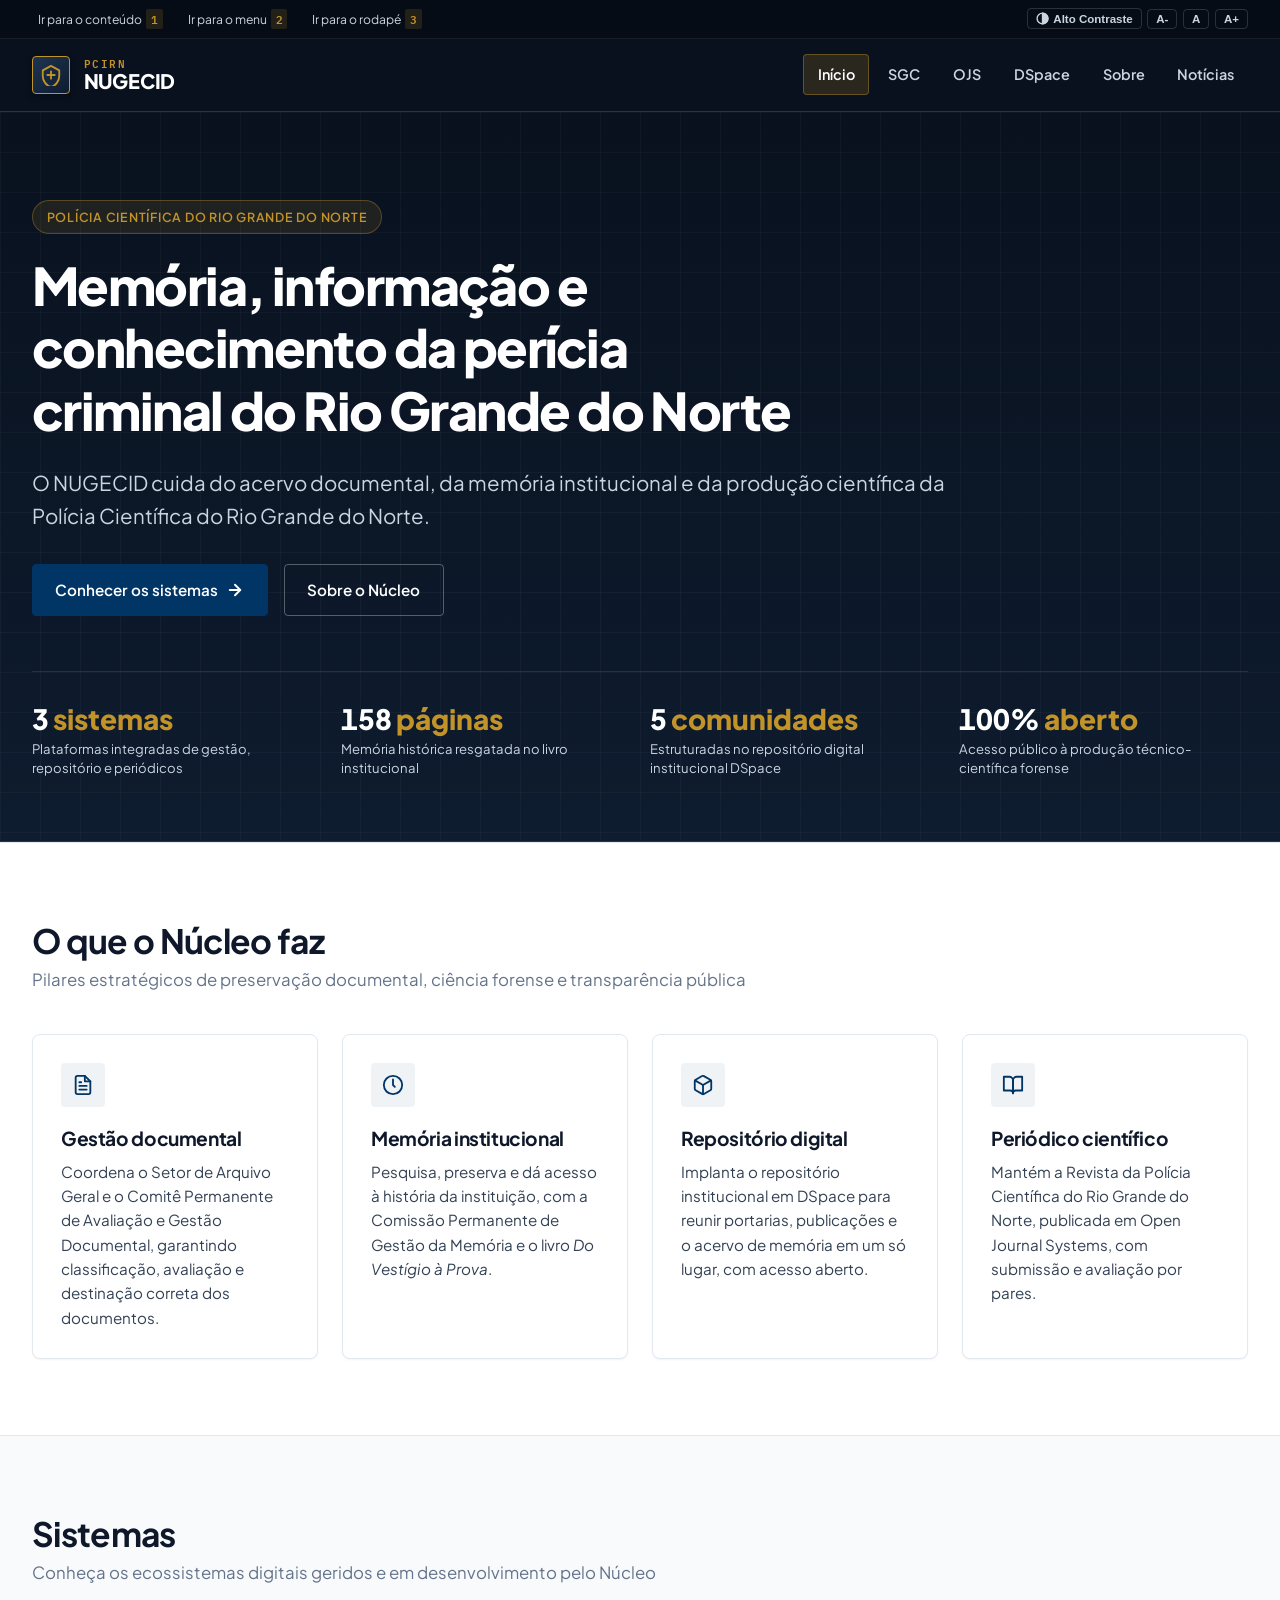
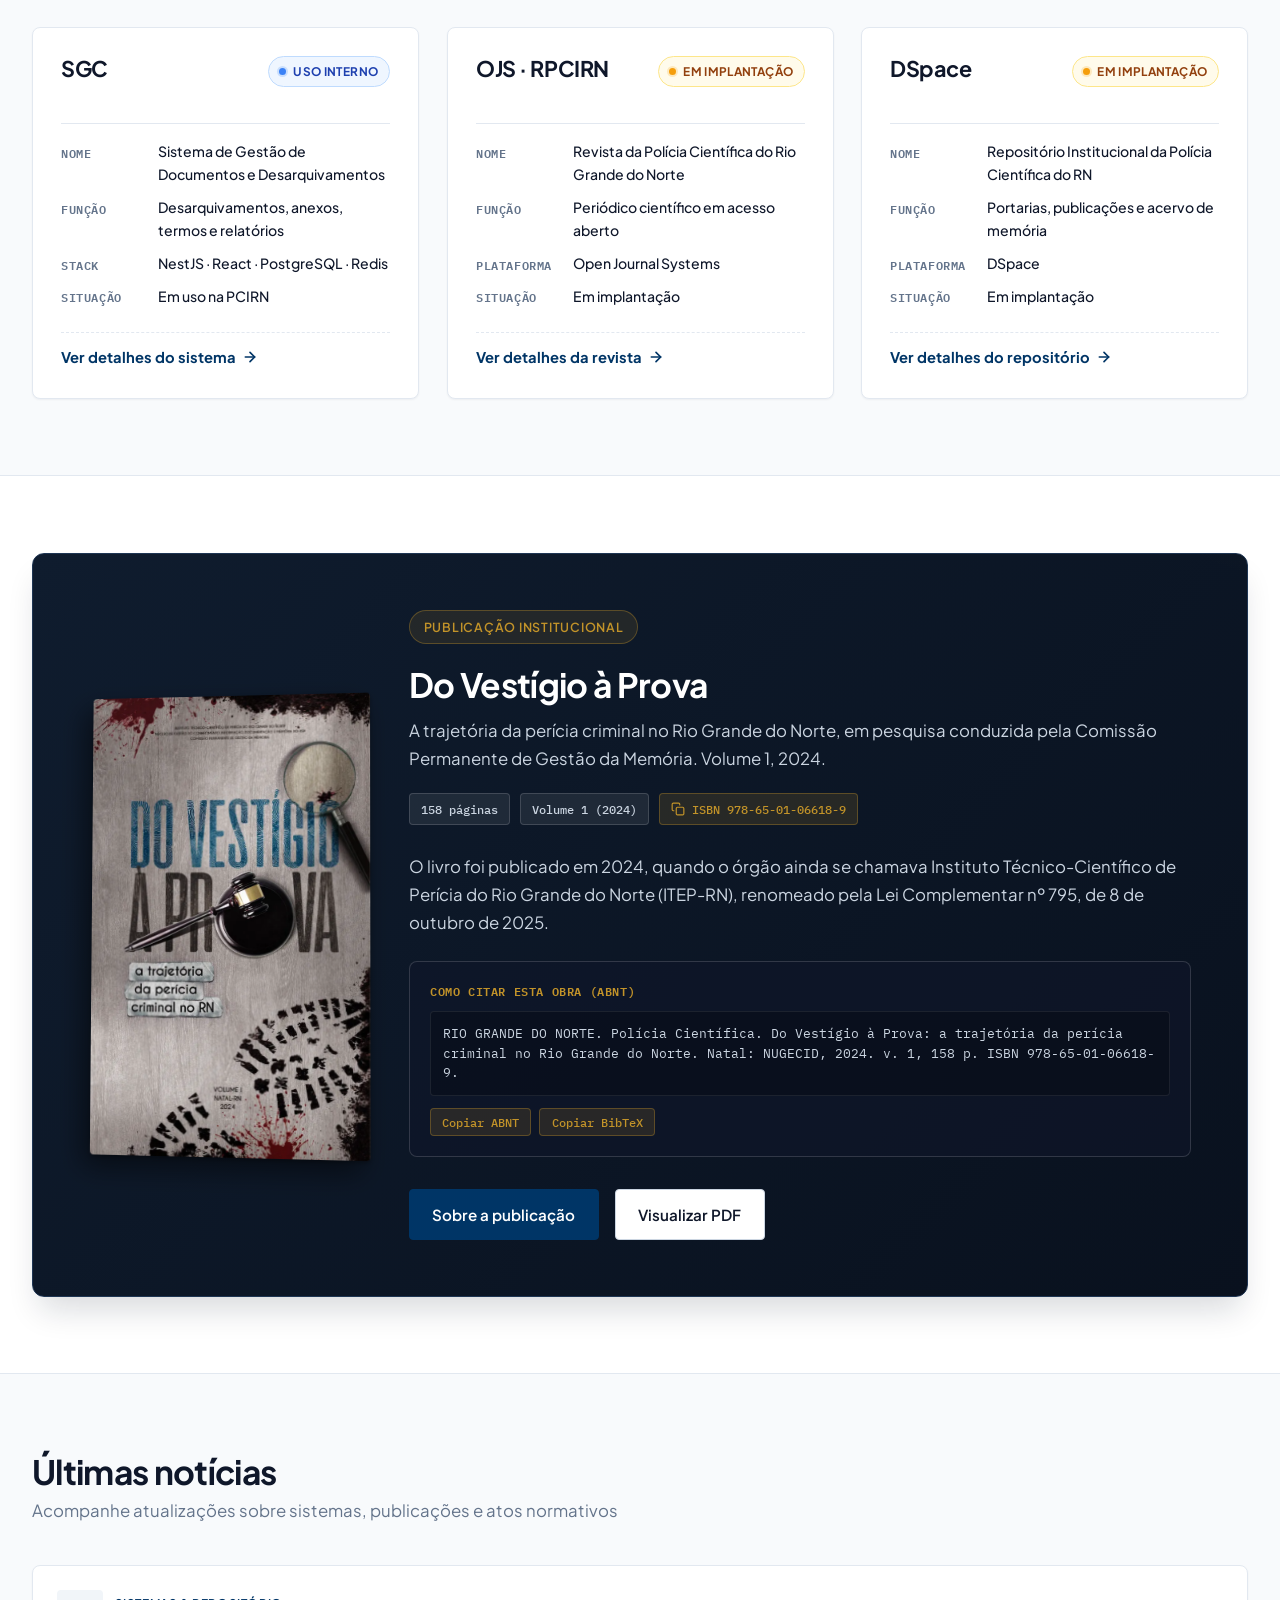
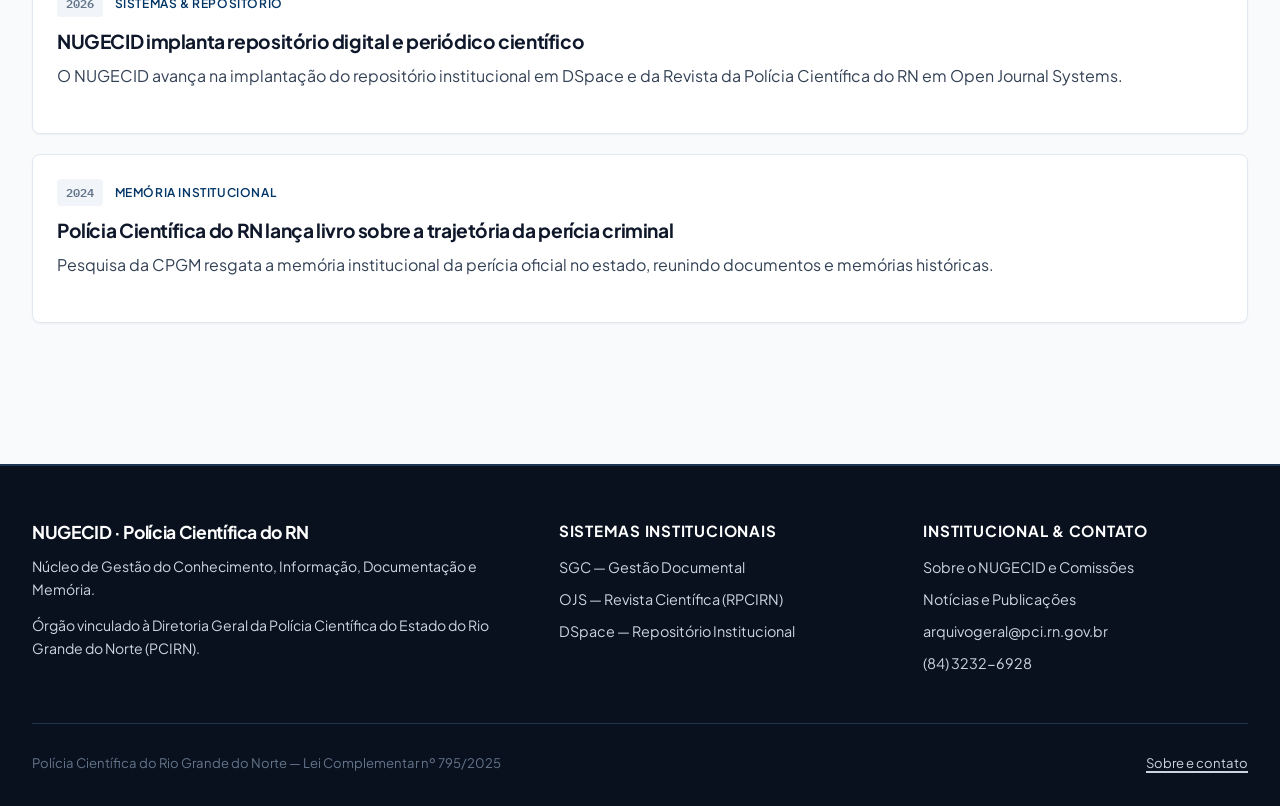
==== index.html @ 1d863f5a "feat(design): reformulacao visual anti-slop, animacoes, acessibilidade e-MAG e novos componentes" ====
<!DOCTYPE html>
<html lang="pt-BR">
<head>
<meta charset="utf-8">
<meta name="viewport" content="width=device-width, initial-scale=1">
<title>NUGECID — Memória, informação e conhecimento da Polícia Científica do RN</title>
<meta name="description" content="Núcleo de Gestão do Conhecimento, Informação, Documentação e Memória da Polícia Científica do RN: gestão documental, memória institucional, repositório digital e periódico científico.">
<meta property="og:title" content="NUGECID — Memória, informação e conhecimento da Polícia Científica do RN">
<meta property="og:description" content="Gestão documental, memória institucional, repositório digital e periódico científico da Polícia Científica do RN.">
<meta property="og:type" content="website">
<meta property="og:url" content="https://kevintestegit.github.io/nugecid-site/">
<meta property="og:locale" content="pt_BR">
<link rel="canonical" href="https://kevintestegit.github.io/nugecid-site/">
<link rel="icon" type="image/svg+xml" href="assets/img/favicon.svg">
<link rel="preconnect" href="https://fonts.googleapis.com">
<link rel="preconnect" href="https://fonts.gstatic.com" crossorigin>
<link href="https://fonts.googleapis.com/css2?family=Plus+Jakarta+Sans:wght@400;500;600;700;800&family=Archivo:wght@400;500;600;700&family=IBM+Plex+Mono:wght@400;500;600&display=swap" rel="stylesheet">
<link rel="stylesheet" href="assets/css/site.css">
<script src="assets/js/site.js" defer></script>
<script type="application/ld+json">
{
  "@context": "https://schema.org",
  "@graph": [
    {
      "@type": "GovernmentOrganization",
      "@id": "https://kevintestegit.github.io/nugecid-site/#organization",
      "name": "NUGECID — Núcleo de Gestão do Conhecimento, Informação, Documentação e Memória",
      "alternateName": "Polícia Científica do Rio Grande do Norte",
      "url": "https://kevintestegit.github.io/nugecid-site/",
      "email": "arquivogeral@pci.rn.gov.br",
      "telephone": "+55-84-3232-6928",
      "address": {
        "@type": "PostalAddress",
        "addressLocality": "Natal",
        "addressRegion": "RN",
        "addressCountry": "BR"
      }
    },
    {
      "@type": "Book",
      "@id": "https://kevintestegit.github.io/nugecid-site/#livro",
      "name": "Do Vestígio à Prova: A Trajetória da Perícia Criminal no Rio Grande do Norte",
      "isbn": "978-65-01-06618-9",
      "numberOfPages": 158,
      "bookVolumeNumber": 1,
      "datePublished": "2024",
      "inLanguage": "pt-BR",
      "author": {
        "@type": "Organization",
        "name": "Comissão Permanente de Gestão da Memória (CPGM / PCIRN)"
      },
      "publisher": {
        "@type": "GovernmentOrganization",
        "name": "Polícia Científica do Rio Grande do Norte — NUGECID"
      }
    }
  ]
}
</script>
</head>
<body>
<a class="skip-link" href="#conteudo">Pular para o conteúdo</a>

<div class="gov-bar">
  <div class="wrap">
    <ul class="gov-shortcuts" aria-label="Atalhos de acessibilidade">
      <li><a href="#conteudo" accesskey="1">Ir para o conteúdo <span class="key">1</span></a></li>
      <li><a href="#menu-principal" accesskey="2">Ir para o menu <span class="key">2</span></a></li>
      <li><a href="#rodape" accesskey="3">Ir para o rodapé <span class="key">3</span></a></li>
    </ul>
    <div class="accessibility-controls" aria-label="Controles de acessibilidade">
      <button class="btn-access" data-action="toggle-contrast" aria-pressed="false" title="Alternar alto contraste">
        <svg width="13" height="13" viewBox="0 0 24 24" fill="none" stroke="currentColor" stroke-width="2.5" stroke-linecap="round" stroke-linejoin="round" aria-hidden="true"><circle cx="12" cy="12" r="10"></circle><path d="M12 2a10 10 0 0 1 0 20z" fill="currentColor"></path></svg>
        Alto Contraste
      </button>
      <button class="btn-access" data-action="font-decrease" title="Diminuir tamanho da fonte">A-</button>
      <button class="btn-access" data-action="font-reset" title="Restaurar tamanho da fonte">A</button>
      <button class="btn-access" data-action="font-increase" title="Aumentar tamanho da fonte">A+</button>
    </div>
  </div>
</div>

<header class="site-header">
  <div class="wrap">
    <a class="brand" href="index.html" aria-label="NUGECID - Polícia Científica do Rio Grande do Norte">
      <span class="brand-insignia" aria-hidden="true">
        <svg viewBox="0 0 24 24" fill="none" stroke="currentColor" stroke-width="2" stroke-linecap="round" stroke-linejoin="round">
          <path d="M12 2L3 7v6c0 5.55 3.84 10.74 9 12 5.16-1.26 9-6.45 9-12V7l-9-5z"/>
          <path d="M12 8v8"/>
          <path d="M8 12h8"/>
        </svg>
      </span>
      <span class="brand-text">
        <span class="brand-mark">PCIRN</span>
        <span class="brand-name">NUGECID</span>
      </span>
    </a>
    <button class="nav-toggle" aria-expanded="false" aria-controls="menu-principal" aria-label="Abrir menu de navegação">
      <svg width="24" height="24" viewBox="0 0 24 24" fill="none" stroke="currentColor" stroke-width="2" stroke-linecap="round" stroke-linejoin="round"><line x1="3" y1="12" x2="21" y2="12"></line><line x1="3" y1="6" x2="21" y2="6"></line><line x1="3" y1="18" x2="21" y2="18"></line></svg>
    </button>
    <nav class="site-nav" id="menu-principal" aria-label="Principal">
      <a href="index.html" aria-current="page">Início</a>
      <a href="sgc.html">SGC</a>
      <a href="ojs.html">OJS</a>
      <a href="dspace.html">DSpace</a>
      <a href="sobre.html">Sobre</a>
      <a href="noticias.html">Notícias</a>
    </nav>
  </div>
</header>

<main id="conteudo">

  <section class="hero">
    <div class="wrap">
      <div class="reveal">
        <span class="kicker">Polícia Científica do Rio Grande do Norte</span>
        <!-- CONFIRMAR: titulo oficial do hero -->
        <h1>Memória, informação e conhecimento da perícia criminal do Rio Grande do Norte</h1>
        <p class="lead">O NUGECID cuida do acervo documental, da memória institucional e da produção
        científica da Polícia Científica do Rio Grande do Norte.</p>
        <div class="actions">
          <a class="btn" href="#sistemas">
            Conhecer os sistemas
            <svg width="18" height="18" viewBox="0 0 24 24" fill="none" stroke="currentColor" stroke-width="2.5" stroke-linecap="round" stroke-linejoin="round" aria-hidden="true"><line x1="5" y1="12" x2="19" y2="12"></line><polyline points="12 5 19 12 12 19"></polyline></svg>
          </a>
          <a class="btn btn--ghost" href="sobre.html">Sobre o Núcleo</a>
        </div>
      </div>

      <div class="hero-metrics reveal">
        <div class="metric-item">
          <span class="metric-number">3 <span class="accent">sistemas</span></span>
          <span class="metric-label">Plataformas integradas de gestão, repositório e periódicos</span>
        </div>
        <div class="metric-item">
          <span class="metric-number">158 <span class="accent">páginas</span></span>
          <span class="metric-label">Memória histórica resgatada no livro institucional</span>
        </div>
        <div class="metric-item">
          <span class="metric-number">5 <span class="accent">comunidades</span></span>
          <span class="metric-label">Estruturadas no repositório digital institucional DSpace</span>
        </div>
        <div class="metric-item">
          <span class="metric-number">100% <span class="accent">aberto</span></span>
          <span class="metric-label">Acesso público à produção técnico-científica forense</span>
        </div>
      </div>
    </div>
  </section>

  <section class="section section--alt">
    <div class="wrap">
      <div class="section-header reveal">
        <h2>O que o Núcleo faz</h2>
        <p>Pilares estratégicos de preservação documental, ciência forense e transparência pública</p>
      </div>
      <div class="grid-4 reveal-group">
        <div class="pillar-card">
          <div class="pillar-icon" aria-hidden="true">
            <svg width="22" height="22" viewBox="0 0 24 24" fill="none" stroke="currentColor" stroke-width="2" stroke-linecap="round" stroke-linejoin="round"><path d="M14 2H6a2 2 0 0 0-2 2v16a2 2 0 0 0 2 2h12a2 2 0 0 0 2-2V8z"></path><polyline points="14 2 14 8 20 8"></polyline><line x1="16" y1="13" x2="8" y2="13"></line><line x1="16" y1="17" x2="8" y2="17"></line><polyline points="10 9 9 9 8 9"></polyline></svg>
          </div>
          <h3>Gestão documental</h3>
          <p>Coordena o Setor de Arquivo Geral e o Comitê Permanente de Avaliação e Gestão
          Documental, garantindo classificação, avaliação e destinação correta dos documentos.</p>
        </div>
        <div class="pillar-card">
          <div class="pillar-icon" aria-hidden="true">
            <svg width="22" height="22" viewBox="0 0 24 24" fill="none" stroke="currentColor" stroke-width="2" stroke-linecap="round" stroke-linejoin="round"><circle cx="12" cy="12" r="10"></circle><polyline points="12 6 12 12 14 14"></polyline></svg>
          </div>
          <h3>Memória institucional</h3>
          <p>Pesquisa, preserva e dá acesso à história da instituição, com a Comissão Permanente de
          Gestão da Memória e o livro <em>Do Vestígio à Prova</em>.</p>
        </div>
        <div class="pillar-card">
          <div class="pillar-icon" aria-hidden="true">
            <svg width="22" height="22" viewBox="0 0 24 24" fill="none" stroke="currentColor" stroke-width="2" stroke-linecap="round" stroke-linejoin="round"><path d="M21 16V8a2 2 0 0 0-1-1.73l-7-4a2 2 0 0 0-2 0l-7 4A2 2 0 0 0 3 8v8a2 2 0 0 0 1 1.73l7 4a2 2 0 0 0 2 0l7-4A2 2 0 0 0 21 16z"></path><polyline points="3.27 6.96 12 12.01 20.73 6.96"></polyline><line x1="12" y1="22.08" x2="12" y2="12"></line></svg>
          </div>
          <h3>Repositório digital</h3>
          <p>Implanta o repositório institucional em DSpace para reunir portarias, publicações e
          o acervo de memória em um só lugar, com acesso aberto.</p>
        </div>
        <div class="pillar-card">
          <div class="pillar-icon" aria-hidden="true">
            <svg width="22" height="22" viewBox="0 0 24 24" fill="none" stroke="currentColor" stroke-width="2" stroke-linecap="round" stroke-linejoin="round"><path d="M2 3h6a4 4 0 0 1 4 4v14a3 3 0 0 0-3-3H2z"></path><path d="M22 3h-6a4 4 0 0 0-4 4v14a3 3 0 0 1 3-3h7z"></path></svg>
          </div>
          <h3>Periódico científico</h3>
          <p>Mantém a Revista da Polícia Científica do Rio Grande do Norte, publicada em Open
          Journal Systems, com submissão e avaliação por pares.</p>
        </div>
      </div>
    </div>
  </section>

  <section class="section" id="sistemas">
    <div class="wrap">
      <div class="section-header reveal">
        <h2>Sistemas</h2>
        <p>Conheça os ecossistemas digitais geridos e em desenvolvimento pelo Núcleo</p>
      </div>
      <div class="grid-3 reveal-group">

        <article class="ficha">
          <div class="ficha-header">
            <h3>SGC</h3>
            <span class="stamp stamp--internal">Uso interno</span>
          </div>
          <dl>
            <dt>Nome</dt><dd>Sistema de Gestão de Documentos e Desarquivamentos</dd>
            <dt>Função</dt><dd>Desarquivamentos, anexos, termos e relatórios</dd>
            <dt>Stack</dt><dd>NestJS · React · PostgreSQL · Redis</dd>
            <dt>Situação</dt><dd>Em uso na PCIRN</dd>
          </dl>
          <a class="ficha-link" href="sgc.html">
            Ver detalhes do sistema
            <svg width="16" height="16" viewBox="0 0 24 24" fill="none" stroke="currentColor" stroke-width="2.5" stroke-linecap="round" stroke-linejoin="round" aria-hidden="true"><line x1="5" y1="12" x2="19" y2="12"></line><polyline points="12 5 19 12 12 19"></polyline></svg>
          </a>
        </article>

        <article class="ficha">
          <div class="ficha-header">
            <h3>OJS · RPCIRN</h3>
            <span class="stamp stamp--dev">Em implantação</span>
          </div>
          <dl>
            <dt>Nome</dt><dd>Revista da Polícia Científica do Rio Grande do Norte</dd>
            <dt>Função</dt><dd>Periódico científico em acesso aberto</dd>
            <dt>Plataforma</dt><dd>Open Journal Systems</dd>
            <dt>Situação</dt><dd>Em implantação</dd>
          </dl>
          <a class="ficha-link" href="ojs.html">
            Ver detalhes da revista
            <svg width="16" height="16" viewBox="0 0 24 24" fill="none" stroke="currentColor" stroke-width="2.5" stroke-linecap="round" stroke-linejoin="round" aria-hidden="true"><line x1="5" y1="12" x2="19" y2="12"></line><polyline points="12 5 19 12 12 19"></polyline></svg>
          </a>
        </article>

        <article class="ficha">
          <div class="ficha-header">
            <h3>DSpace</h3>
            <span class="stamp stamp--dev">Em implantação</span>
          </div>
          <dl>
            <dt>Nome</dt><dd>Repositório Institucional da Polícia Científica do RN</dd>
            <dt>Função</dt><dd>Portarias, publicações e acervo de memória</dd>
            <dt>Plataforma</dt><dd>DSpace</dd>
            <dt>Situação</dt><dd>Em implantação</dd>
          </dl>
          <a class="ficha-link" href="dspace.html">
            Ver detalhes do repositório
            <svg width="16" height="16" viewBox="0 0 24 24" fill="none" stroke="currentColor" stroke-width="2.5" stroke-linecap="round" stroke-linejoin="round" aria-hidden="true"><line x1="5" y1="12" x2="19" y2="12"></line><polyline points="12 5 19 12 12 19"></polyline></svg>
          </a>
        </article>

      </div>
    </div>
  </section>

  <section class="section section--alt">
    <div class="wrap">
      <div class="livro-showcase reveal">
        <div class="livro">
          <figure class="livro-capa">
            <img src="assets/img/livro-capa.webp" width="700" height="1154" loading="lazy"
              alt="Capa do livro Do Vestígio à Prova: A Trajetória da Perícia Criminal no Rio Grande do Norte">
          </figure>
          <div>
            <span class="kicker">Publicação institucional</span>
            <h2>Do Vestígio à Prova</h2>
            <p>A trajetória da perícia criminal no Rio Grande do Norte, em pesquisa conduzida pela
            Comissão Permanente de Gestão da Memória. Volume 1, 2024.</p>
            
            <div class="livro-meta-tags">
              <span class="meta-chip">158 páginas</span>
              <span class="meta-chip">Volume 1 (2024)</span>
              <button class="meta-chip btn-copy-chip" data-copy="978-65-01-06618-9" title="Clique para copiar o ISBN" aria-label="Copiar ISBN 978-65-01-06618-9">
                <svg width="14" height="14" viewBox="0 0 24 24" fill="none" stroke="currentColor" stroke-width="2" stroke-linecap="round" stroke-linejoin="round"><rect x="9" y="9" width="13" height="13" rx="2" ry="2"></rect><path d="M5 15H4a2 2 0 0 1-2-2V4a2 2 0 0 1 2-2h9a2 2 0 0 1 2 2v1"></path></svg>
                ISBN 978-65-01-06618-9
              </button>
            </div>

            <p>O livro foi publicado em 2024, quando o órgão ainda se chamava Instituto
            Técnico-Científico de Perícia do Rio Grande do Norte (ITEP-RN), renomeado pela
            Lei Complementar nº 795, de 8 de outubro de 2025.</p>
            
            <div class="citation-box">
              <div class="citation-header">
                <span class="citation-label">Como citar esta obra (ABNT)</span>
              </div>
              <div class="citation-text">
                RIO GRANDE DO NORTE. Polícia Científica. Do Vestígio à Prova: a trajetória da perícia criminal no Rio Grande do Norte. Natal: NUGECID, 2024. v. 1, 158 p. ISBN 978-65-01-06618-9.
              </div>
              <div class="citation-actions">
                <button class="meta-chip btn-copy-chip" data-copy="RIO GRANDE DO NORTE. Polícia Científica. Do Vestígio à Prova: a trajetória da perícia criminal no Rio Grande do Norte. Natal: NUGECID, 2024. v. 1, 158 p. ISBN 978-65-01-06618-9." aria-label="Copiar citação em formato ABNT">
                  Copiar ABNT
                </button>
                <button class="meta-chip btn-copy-chip" data-copy="@book{pcirn2024vestigio, title={Do Vestígio à Prova: a trajetória da perícia criminal no Rio Grande do Norte}, author={{RIO GRANDE DO NORTE. Polícia Científica}}, year={2024}, volume={1}, pages={158}, isbn={978-65-01-06618-9}, publisher={NUGECID}, address={Natal}}" aria-label="Copiar citação em formato BibTeX">
                  Copiar BibTeX
                </button>
              </div>
            </div>

            <div class="actions">
              <a class="btn" href="noticia-lancamento-livro.html">Sobre a publicação</a>
              <a class="btn btn--ghost" href="https://drive.google.com/file/d/1_Sdru5ukTgvIwmae3blHcrNwCr5tB6G5/view"
                target="_blank" rel="noopener">Visualizar PDF
                <span class="visually-hidden">(abre em nova aba)</span></a>
            </div>
          </div>
        </div>
      </div>
    </div>
  </section>

  <section class="section">
    <div class="wrap">
      <div class="section-header reveal">
        <h2>Últimas notícias</h2>
        <p>Acompanhe atualizações sobre sistemas, publicações e atos normativos</p>
      </div>
      <div class="news-list reveal-group">
        <!-- CONFIRMAR: data -->
        <article class="news-card">
          <div class="news-card-header">
            <time datetime="2026">2026</time>
            <span class="news-badge">Sistemas & Repositório</span>
          </div>
          <h3>
            <a href="noticia-sistemas-implantacao.html">NUGECID implanta repositório digital e periódico científico</a>
          </h3>
          <p>O NUGECID avança na implantação do repositório institucional em DSpace e da Revista da Polícia Científica do RN em Open Journal Systems.</p>
        </article>
        <!-- CONFIRMAR: data -->
        <article class="news-card">
          <div class="news-card-header">
            <time datetime="2024">2024</time>
            <span class="news-badge">Memória Institucional</span>
          </div>
          <h3>
            <a href="noticia-lancamento-livro.html">Polícia Científica do RN lança livro sobre a trajetória da perícia criminal</a>
          </h3>
          <p>Pesquisa da CPGM resgata a memória institucional da perícia oficial no estado, reunindo documentos e memórias históricas.</p>
        </article>
      </div>
    </div>
  </section>

</main>

<footer class="site-footer" id="rodape">
  <div class="wrap">
    <div class="footer-grid">
      <div class="footer-brand">
        <h4>NUGECID · Polícia Científica do RN</h4>
        <p>Núcleo de Gestão do Conhecimento, Informação, Documentação e Memória.</p>
        <p>Órgão vinculado à Diretoria Geral da Polícia Científica do Estado do Rio Grande do Norte (PCIRN).</p>
      </div>
      <div class="footer-links">
        <h4>Sistemas Institucionais</h4>
        <ul>
          <li><a href="sgc.html">SGC — Gestão Documental</a></li>
          <li><a href="ojs.html">OJS — Revista Científica (RPCIRN)</a></li>
          <li><a href="dspace.html">DSpace — Repositório Institucional</a></li>
        </ul>
      </div>
      <div class="footer-links">
        <h4>Institucional & Contato</h4>
        <ul>
          <li><a href="sobre.html">Sobre o NUGECID e Comissões</a></li>
          <li><a href="noticias.html">Notícias e Publicações</a></li>
          <li><a href="mailto:arquivogeral@pci.rn.gov.br">arquivogeral@pci.rn.gov.br</a></li>
          <li><a href="tel:+558432326928">(84) 3232-6928</a></li>
        </ul>
      </div>
    </div>
    <div class="footer-bottom">
      <span>Polícia Científica do Rio Grande do Norte — Lei Complementar nº 795/2025</span>
      <a href="sobre.html">Sobre e contato</a>
    </div>
  </div>
</footer>

</body>
</html>
---- assets/css/site.css ----
/**
 * NUGECID — Núcleo de Gestão do Conhecimento, Informação, Documentação e Memória
 * Polícia Científica do Rio Grande do Norte (PCIRN)
 * Design Institucional Moderno — Anti-Slop & Anti-AI Guidelines
 */

:root {
  /* Cores Institucionais e Estruturais */
  --navy-deep: #09111e;
  --navy-dark: #0e1c2f;
  --navy-surface: #15263d;
  --navy-border: #1e3553;

  --bg-page: #f8fafc;
  --bg-surface: #ffffff;
  --bg-surface-elevated: #f1f5f9;
  --bg-surface-soft: #f8fafc;

  --ink-primary: #0f172a;
  --ink-secondary: #334155;
  --ink-muted: #64748b;
  --ink-inverse: #f8fafc;
  --ink-inverse-soft: #cbd5e1;

  /* Acentos Oficiais */
  --gold-accent: #c29329;
  --gold-accent-light: #fef3c7;
  --gold-accent-hover: #a1781b;
  --blue-primary: #003566;
  --blue-hover: #002244;
  --blue-focus: #0284c7;

  /* Status Tokens */
  --status-live-bg: #ecfdf5;
  --status-live-text: #065f46;
  --status-live-border: #a7f3d0;
  --status-live-dot: #10b981;

  --status-dev-bg: #fffbeb;
  --status-dev-text: #92400e;
  --status-dev-border: #fde68a;
  --status-dev-dot: #f59e0b;

  --status-internal-bg: #eff6ff;
  --status-internal-text: #1e40af;
  --status-internal-border: #bfdbfe;
  --status-internal-dot: #3b82f6;

  /* Bordas e Sombras Físicas */
  --border-subtle: #e2e8f0;
  --border-medium: #cbd5e1;
  --radius-sm: 4px;
  --radius-md: 8px;
  --radius-lg: 12px;
  --radius-full: 9999px;

  --shadow-sm: 0 1px 2px 0 rgba(15, 23, 42, 0.05);
  --shadow-md: 0 4px 12px -2px rgba(15, 23, 42, 0.08), 0 2px 4px -2px rgba(15, 23, 42, 0.04);
  --shadow-lg: 0 12px 24px -6px rgba(15, 23, 42, 0.1), 0 4px 8px -2px rgba(15, 23, 42, 0.05);
  --shadow-xl: 0 20px 32px -8px rgba(15, 23, 42, 0.16);

  /* Dimensões */
  --wrap: 76rem;
  --header-height: 4.5rem;

  /* Transições e Curvas Naturais */
  --ease-spring: cubic-bezier(0.16, 1, 0.3, 1);
  --ease-smooth: cubic-bezier(0.4, 0, 0.2, 1);
  --duration-fast: 160ms;
  --duration-normal: 280ms;
}

*, *::before, *::after {
  box-sizing: border-box;
}

html {
  -webkit-text-size-adjust: 100%;
  scroll-behavior: smooth;
}

body {
  margin: 0;
  background-color: var(--bg-page);
  color: var(--ink-primary);
  font-family: "Plus Jakarta Sans", Archivo, system-ui, -apple-system, sans-serif;
  font-size: 1rem;
  line-height: 1.65;
  -webkit-font-smoothing: antialiased;
  -moz-osx-font-smoothing: grayscale;
}

/* Imagens */
img {
  max-width: 100%;
  height: auto;
  display: block;
}

/* Tipografia */
h1, h2, h3, h4 {
  color: var(--ink-primary);
  font-family: "Plus Jakarta Sans", system-ui, sans-serif;
  line-height: 1.2;
  letter-spacing: -0.02em;
  margin: 0 0 0.6em;
}

h1 {
  font-size: clamp(2.2rem, 4.5vw, 3.25rem);
  font-weight: 800;
  letter-spacing: -0.03em;
}

h2 {
  font-size: clamp(1.6rem, 3vw, 2.1rem);
  font-weight: 700;
  position: relative;
}

h3 {
  font-size: 1.25rem;
  font-weight: 700;
}

p {
  margin: 0 0 1.25em;
  color: var(--ink-secondary);
}

a {
  color: var(--blue-primary);
  text-decoration: underline;
  text-underline-offset: 3px;
  text-decoration-thickness: 1.5px;
  transition: color var(--duration-fast) var(--ease-smooth),
              text-decoration-color var(--duration-fast) var(--ease-smooth);
}

a:hover {
  color: var(--gold-accent-hover);
}

/* Foco Acessível */
:focus-visible {
  outline: 2px solid var(--blue-focus);
  outline-offset: 3px;
}

/* Layout Container */
.wrap {
  width: min(100% - 2.5rem, var(--wrap));
  margin-inline: auto;
}

/* Skip Link */
.skip-link {
  position: absolute;
  left: -999px;
  top: 1rem;
  z-index: 100;
  padding: 0.75rem 1.25rem;
  background: var(--navy-deep);
  color: #ffffff;
  border: 2px solid var(--gold-accent);
  border-radius: var(--radius-sm);
  font-weight: 600;
  text-decoration: none;
}
.skip-link:focus {
  left: 1.5rem;
}

.visually-hidden {
  position: absolute;
  width: 1px;
  height: 1px;
  margin: -1px;
  padding: 0;
  overflow: hidden;
  clip: rect(0 0 0 0);
  white-space: nowrap;
  border: 0;
}

/* ==========================================================================
   HEADER INSTITUCIONAL & NAVEGAÇÃO
   ========================================================================== */
.site-header {
  position: sticky;
  top: 0;
  z-index: 90;
  background-color: var(--navy-deep);
  color: var(--ink-inverse);
  border-bottom: 1px solid var(--navy-border);
  transition: background-color var(--duration-normal) var(--ease-smooth),
              box-shadow var(--duration-normal) var(--ease-smooth),
              border-color var(--duration-normal) var(--ease-smooth);
}

.site-header.is-scrolled {
  background-color: rgba(9, 17, 30, 0.95);
  backdrop-filter: blur(14px);
  -webkit-backdrop-filter: blur(14px);
  box-shadow: 0 4px 20px -2px rgba(0, 0, 0, 0.35);
  border-bottom-color: rgba(194, 147, 41, 0.25);
}

.site-header .wrap {
  display: flex;
  align-items: center;
  justify-content: space-between;
  min-height: var(--header-height);
  padding-block: 0.75rem;
}

/* Brand */
.brand {
  display: flex;
  align-items: center;
  gap: 0.85rem;
  color: #ffffff;
  text-decoration: none;
  transition: transform var(--duration-fast) var(--ease-spring);
}

.brand:hover {
  transform: translateY(-1px);
}

.brand-insignia {
  width: 38px;
  height: 38px;
  flex-shrink: 0;
  display: flex;
  align-items: center;
  justify-content: center;
  background: linear-gradient(135deg, #1e3553 0%, #0e1c2f 100%);
  border: 1.5px solid var(--gold-accent);
  border-radius: var(--radius-sm);
  color: var(--gold-accent);
  box-shadow: 0 2px 6px rgba(0, 0, 0, 0.3);
}

.brand-insignia svg {
  width: 22px;
  height: 22px;
}

.brand-text {
  display: flex;
  flex-direction: column;
}

.brand-mark {
  font-family: "IBM Plex Mono", monospace;
  font-size: 0.68rem;
  font-weight: 600;
  letter-spacing: 0.15em;
  color: var(--gold-accent);
  text-transform: uppercase;
  line-height: 1.1;
}

.brand-name {
  font-size: 1.25rem;
  font-weight: 800;
  letter-spacing: -0.01em;
  color: #ffffff;
  line-height: 1.15;
}

/* Nav */
.site-nav {
  display: flex;
  align-items: center;
  gap: 0.35rem;
}

.site-nav a {
  color: var(--ink-inverse-soft);
  text-decoration: none;
  font-size: 0.9rem;
  font-weight: 600;
  padding: 0.5rem 0.85rem;
  border-radius: var(--radius-sm);
  position: relative;
  transition: color var(--duration-fast) var(--ease-smooth),
              background-color var(--duration-fast) var(--ease-smooth);
}

.site-nav a:hover {
  color: #ffffff;
  background-color: rgba(255, 255, 255, 0.08);
}

.site-nav a[aria-current="page"],
.site-nav a[aria-current="true"] {
  color: #ffffff;
  background-color: rgba(194, 147, 41, 0.18);
  border: 1px solid rgba(194, 147, 41, 0.4);
}

/* Mobile Toggle */
.nav-toggle {
  display: none;
  background: transparent;
  border: 1px solid var(--navy-border);
  color: #ffffff;
  border-radius: var(--radius-sm);
  padding: 0.5rem;
  cursor: pointer;
}

@media (max-width: 768px) {
  .nav-toggle {
    display: flex;
    align-items: center;
    justify-content: center;
  }

  .site-nav {
    display: none;
    position: absolute;
    top: 100%;
    left: 0;
    right: 0;
    background: var(--navy-deep);
    border-bottom: 2px solid var(--gold-accent);
    padding: 1.25rem 1.5rem;
    flex-direction: column;
    align-items: stretch;
    gap: 0.5rem;
    box-shadow: 0 10px 25px rgba(0, 0, 0, 0.4);
  }

  .site-nav.is-open {
    display: flex;
    animation: slideDown 220ms var(--ease-spring) forwards;
  }

  .site-nav a {
    padding: 0.75rem 1rem;
    border-radius: var(--radius-sm);
    font-size: 1rem;
  }
}

@keyframes slideDown {
  from {
    opacity: 0;
    transform: translateY(-8px);
  }
  to {
    opacity: 1;
    transform: translateY(0);
  }
}

/* ==========================================================================
   HERO INSTITUCIONAL
   ========================================================================== */
.hero {
  position: relative;
  background: linear-gradient(180deg, var(--navy-deep) 0%, var(--navy-dark) 100%);
  color: #ffffff;
  padding: clamp(3.5rem, 7vw, 5.5rem) 0 clamp(3rem, 5vw, 4.5rem);
  border-bottom: 1px solid var(--navy-border);
  overflow: hidden;
}

/* Grid sutil de precisão forense no fundo */
.hero::before {
  content: "";
  position: absolute;
  inset: 0;
  background-image: 
    linear-gradient(to right, rgba(255, 255, 255, 0.03) 1px, transparent 1px),
    linear-gradient(to bottom, rgba(255, 255, 255, 0.03) 1px, transparent 1px);
  background-size: 40px 40px;
  pointer-events: none;
}

.hero .wrap {
  position: relative;
  z-index: 2;
}

.hero h1 {
  color: #ffffff;
  max-width: 22ch;
  margin-bottom: 0.5em;
}

.kicker {
  display: inline-flex;
  align-items: center;
  gap: 0.5rem;
  padding: 0.35rem 0.85rem;
  background-color: rgba(194, 147, 41, 0.12);
  border: 1px solid rgba(194, 147, 41, 0.35);
  border-radius: var(--radius-full);
  color: var(--gold-accent);
  font-size: 0.78rem;
  font-weight: 600;
  letter-spacing: 0.06em;
  text-transform: uppercase;
  margin-bottom: 1.25rem;
}

.lead {
  font-size: clamp(1.1rem, 2vw, 1.28rem);
  line-height: 1.6;
  color: var(--ink-inverse-soft);
  max-width: 62ch;
  margin-bottom: 2rem;
}

/* Hero Stats Bar */
.hero-metrics {
  display: grid;
  grid-template-columns: repeat(auto-fit, minmax(180px, 1fr));
  gap: 1.25rem;
  margin-top: 3.5rem;
  padding-top: 2rem;
  border-top: 1px solid rgba(255, 255, 255, 0.1);
}

.metric-item {
  display: flex;
  flex-direction: column;
}

.metric-number {
  font-size: 1.75rem;
  font-weight: 800;
  color: #ffffff;
  font-feature-settings: "tnum";
  font-variant-numeric: tabular-nums;
  line-height: 1.1;
  display: flex;
  align-items: baseline;
  gap: 0.25rem;
}

.metric-number .accent {
  color: var(--gold-accent);
}

.metric-label {
  font-size: 0.82rem;
  color: var(--ink-inverse-soft);
  margin-top: 0.35rem;
  line-height: 1.4;
}

/* ==========================================================================
   BOTÕES E AÇÕES INTERATIVAS
   ========================================================================== */
.actions {
  display: flex;
  flex-wrap: wrap;
  align-items: center;
  gap: 1rem;
  margin-top: 2rem;
}

.btn {
  display: inline-flex;
  align-items: center;
  justify-content: center;
  gap: 0.5rem;
  font-family: "Plus Jakarta Sans", system-ui, sans-serif;
  font-size: 0.95rem;
  font-weight: 600;
  padding: 0.75rem 1.4rem;
  border-radius: var(--radius-sm);
  border: 1.5px solid var(--blue-primary);
  background-color: var(--blue-primary);
  color: #ffffff;
  text-decoration: none;
  cursor: pointer;
  transition: transform var(--duration-fast) var(--ease-spring),
              background-color var(--duration-fast) var(--ease-smooth),
              border-color var(--duration-fast) var(--ease-smooth),
              box-shadow var(--duration-fast) var(--ease-smooth),
              color var(--duration-fast) var(--ease-smooth);
}

.btn:hover {
  background-color: var(--blue-hover);
  border-color: var(--blue-hover);
  color: #ffffff;
  transform: translateY(-2px);
  box-shadow: 0 4px 12px rgba(0, 53, 102, 0.25);
}

.btn:active {
  transform: translateY(0);
}

.btn--ghost {
  background-color: transparent;
  color: #ffffff;
  border-color: rgba(255, 255, 255, 0.3);
}

.btn--ghost:hover {
  background-color: rgba(255, 255, 255, 0.1);
  border-color: #ffffff;
  color: #ffffff;
  box-shadow: 0 4px 12px rgba(255, 255, 255, 0.1);
}

/* Botão Ghost em fundo claro */
main .section .btn--ghost,
main .section--alt .btn--ghost {
  color: var(--ink-primary);
  border-color: var(--border-medium);
  background-color: var(--bg-surface);
}

main .section .btn--ghost:hover,
main .section--alt .btn--ghost:hover {
  background-color: var(--bg-surface-elevated);
  border-color: var(--ink-primary);
  color: var(--ink-primary);
  box-shadow: var(--shadow-sm);
}

.btn[aria-disabled="true"],
.btn.is-disabled {
  background-color: var(--bg-surface-elevated);
  color: var(--ink-muted);
  border-color: var(--border-subtle);
  cursor: not-allowed;
  pointer-events: none;
  box-shadow: none;
  transform: none;
}

/* ==========================================================================
   SEÇÕES E GRIDS
   ========================================================================== */
.section {
  padding-block: clamp(3rem, 6vw, 5rem);
}

.section--alt {
  background-color: var(--bg-surface);
  border-top: 1px solid var(--border-subtle);
  border-bottom: 1px solid var(--border-subtle);
}

.section-header {
  margin-bottom: 2.5rem;
}

.section-header h2 {
  margin-bottom: 0.35rem;
}

.section-header p {
  font-size: 1.05rem;
  color: var(--ink-muted);
}

.grid-2 {
  display: grid;
  grid-template-columns: 1fr;
  gap: 1.75rem;
}

.grid-3 {
  display: grid;
  grid-template-columns: 1fr;
  gap: 1.75rem;
}

.grid-4 {
  display: grid;
  grid-template-columns: 1fr;
  gap: 1.5rem;
}

@media (min-width: 640px) {
  .grid-2 {
    grid-template-columns: repeat(2, 1fr);
  }
  .grid-4 {
    grid-template-columns: repeat(2, 1fr);
  }
}

@media (min-width: 960px) {
  .grid-3 {
    grid-template-columns: repeat(3, 1fr);
  }
  .grid-4 {
    grid-template-columns: repeat(4, 1fr);
  }
}

/* Pillars / Atribuições Cards */
.pillar-card {
  background: var(--bg-surface);
  border: 1px solid var(--border-subtle);
  border-radius: var(--radius-md);
  padding: 1.75rem;
  display: flex;
  flex-direction: column;
  box-shadow: var(--shadow-sm);
  transition: transform var(--duration-normal) var(--ease-spring),
              box-shadow var(--duration-normal) var(--ease-smooth),
              border-color var(--duration-normal) var(--ease-smooth);
}

.pillar-card:hover {
  transform: translateY(-4px);
  box-shadow: var(--shadow-md);
  border-color: var(--border-medium);
}

.pillar-icon {
  width: 44px;
  height: 44px;
  border-radius: var(--radius-sm);
  background-color: rgba(0, 53, 102, 0.06);
  color: var(--blue-primary);
  display: flex;
  align-items: center;
  justify-content: center;
  margin-bottom: 1.25rem;
}

.pillar-card h3 {
  font-size: 1.2rem;
  margin-bottom: 0.6rem;
  color: var(--ink-primary);
}

.pillar-card p {
  font-size: 0.95rem;
  color: var(--ink-secondary);
  margin-bottom: 0;
  line-height: 1.6;
}

/* ==========================================================================
   FICHAS DE SISTEMAS (SGC, OJS, DSPACE)
   ========================================================================== */
.ficha {
  position: relative;
  display: flex;
  flex-direction: column;
  background-color: var(--bg-surface);
  border: 1px solid var(--border-subtle);
  border-radius: var(--radius-md);
  padding: 1.75rem;
  box-shadow: var(--shadow-sm);
  transition: transform var(--duration-normal) var(--ease-spring),
              box-shadow var(--duration-normal) var(--ease-smooth),
              border-color var(--duration-normal) var(--ease-smooth);
}

.ficha:hover {
  transform: translateY(-4px);
  box-shadow: var(--shadow-lg);
  border-color: var(--border-medium);
}

.ficha-header {
  display: flex;
  align-items: flex-start;
  justify-content: space-between;
  gap: 1rem;
  margin-bottom: 1rem;
}

.ficha h3 {
  margin: 0;
  font-size: 1.35rem;
  color: var(--ink-primary);
}

.ficha dl {
  margin: 1.25rem 0 1.5rem;
  display: grid;
  grid-template-columns: 85px 1fr;
  gap: 0.6rem 0.75rem;
  font-size: 0.88rem;
  border-top: 1px solid var(--border-subtle);
  padding-top: 1rem;
}

.ficha dt {
  font-family: "IBM Plex Mono", monospace;
  font-size: 0.76rem;
  font-weight: 600;
  color: var(--ink-muted);
  text-transform: uppercase;
  letter-spacing: 0.05em;
  padding-top: 0.15rem;
}

.ficha dd {
  margin: 0;
  color: var(--ink-primary);
  font-weight: 500;
}

.ficha .ficha-link {
  margin-top: auto;
  display: inline-flex;
  align-items: center;
  gap: 0.4rem;
  font-weight: 700;
  font-size: 0.92rem;
  color: var(--blue-primary);
  text-decoration: none;
  padding-top: 0.75rem;
  border-top: 1px dashed var(--border-subtle);
  transition: gap var(--duration-fast) var(--ease-spring),
              color var(--duration-fast) var(--ease-smooth);
}

.ficha .ficha-link:hover {
  color: var(--gold-accent-hover);
  gap: 0.65rem;
}

/* ==========================================================================
   STATUS BADGES COM ANIMAÇÃO DE PULSO REAL
   ========================================================================== */
.stamp {
  display: inline-flex;
  align-items: center;
  gap: 0.45rem;
  padding: 0.3rem 0.65rem;
  border-radius: var(--radius-full);
  font-size: 0.74rem;
  font-weight: 700;
  letter-spacing: 0.03em;
  text-transform: uppercase;
  white-space: nowrap;
}

.stamp::before {
  content: "";
  display: inline-block;
  width: 7px;
  height: 7px;
  border-radius: 50%;
  flex-shrink: 0;
}

/* Em uso / Operacional */
.stamp--live,
.stamp:not([class*="stamp--"]) {
  background-color: var(--status-live-bg);
  color: var(--status-live-text);
  border: 1px solid var(--status-live-border);
}
.stamp--live::before,
.stamp:not([class*="stamp--"])::before {
  background-color: var(--status-live-dot);
  box-shadow: 0 0 0 2px rgba(16, 185, 129, 0.2);
  animation: pulse-dot 2.5s infinite var(--ease-smooth);
}

/* Em implantação */
.stamp--dev {
  background-color: var(--status-dev-bg);
  color: var(--status-dev-text);
  border: 1px solid var(--status-dev-border);
}
.stamp--dev::before {
  background-color: var(--status-dev-dot);
  box-shadow: 0 0 0 2px rgba(245, 158, 11, 0.2);
  animation: pulse-dot 2.5s infinite var(--ease-smooth);
}

/* Uso interno */
.stamp--internal {
  background-color: var(--status-internal-bg);
  color: var(--status-internal-text);
  border: 1px solid var(--status-internal-border);
}
.stamp--internal::before {
  background-color: var(--status-internal-dot);
  box-shadow: 0 0 0 2px rgba(59, 130, 246, 0.2);
  animation: pulse-dot 2.5s infinite var(--ease-smooth);
}

@keyframes pulse-dot {
  0%, 100% {
    transform: scale(1);
    opacity: 1;
  }
  50% {
    transform: scale(1.4);
    opacity: 0.45;
  }
}

/* ==========================================================================
   PRINTS DOS SISTEMAS (INTERATIVIDADE E LIGHTBOX)
   ========================================================================== */
.print {
  margin: 0 0 1.5rem;
  position: relative;
  border-radius: var(--radius-md);
  overflow: hidden;
  background-color: var(--bg-surface);
  border: 1px solid var(--border-subtle);
  box-shadow: var(--shadow-sm);
  transition: transform var(--duration-normal) var(--ease-spring),
              box-shadow var(--duration-normal) var(--ease-smooth),
              border-color var(--duration-normal) var(--ease-smooth);
}

.print img {
  border-radius: var(--radius-md) var(--radius-md) 0 0;
  width: 100%;
  height: auto;
  transition: transform var(--duration-normal) var(--ease-spring);
}

.print figcaption {
  padding: 0.85rem 1rem;
  font-size: 0.85rem;
  font-weight: 500;
  color: var(--ink-secondary);
  background-color: var(--bg-surface);
  border-top: 1px solid var(--border-subtle);
  display: flex;
  align-items: center;
  justify-content: space-between;
}

/* Indicador de clique para ampliar */
.print.is-interactive-zoom {
  cursor: zoom-in;
}

.print.is-interactive-zoom:hover {
  transform: translateY(-3px);
  box-shadow: var(--shadow-md);
  border-color: var(--border-medium);
}

.print.is-interactive-zoom:hover img {
  transform: scale(1.015);
}

.print figcaption::after {
  content: "Ampliar";
  font-family: "IBM Plex Mono", monospace;
  font-size: 0.72rem;
  text-transform: uppercase;
  color: var(--blue-primary);
  background-color: rgba(0, 53, 102, 0.08);
  padding: 0.2rem 0.5rem;
  border-radius: var(--radius-sm);
  transition: background-color var(--duration-fast) var(--ease-smooth);
}

.print.is-interactive-zoom:hover figcaption::after {
  background-color: var(--blue-primary);
  color: #ffffff;
}

/* Lightbox Modal */
.screenshot-modal {
  position: fixed;
  inset: 0;
  z-index: 1000;
  display: flex;
  align-items: center;
  justify-content: center;
  padding: 1.5rem;
  opacity: 0;
  visibility: hidden;
  transition: opacity 240ms var(--ease-smooth),
              visibility 240ms var(--ease-smooth);
}

.screenshot-modal.is-active {
  opacity: 1;
  visibility: visible;
}

.screenshot-modal-backdrop {
  position: absolute;
  inset: 0;
  background-color: rgba(9, 17, 30, 0.88);
  backdrop-filter: blur(8px);
  -webkit-backdrop-filter: blur(8px);
}

.screenshot-modal-content {
  position: relative;
  z-index: 2;
  max-width: min(94vw, 1200px);
  max-height: 90vh;
  display: flex;
  flex-direction: column;
  background: var(--navy-dark);
  border: 1px solid var(--navy-border);
  border-radius: var(--radius-md);
  box-shadow: var(--shadow-xl);
  overflow: hidden;
  transform: scale(0.95);
  transition: transform 240ms var(--ease-spring);
}

.screenshot-modal.is-active .screenshot-modal-content {
  transform: scale(1);
}

.screenshot-modal-img {
  max-width: 100%;
  max-height: calc(85vh - 4rem);
  object-fit: contain;
  display: block;
}

.screenshot-modal-caption {
  margin: 0;
  padding: 0.85rem 1.25rem;
  font-size: 0.9rem;
  color: var(--ink-inverse-soft);
  background: var(--navy-deep);
  border-top: 1px solid var(--navy-border);
}

.screenshot-modal-close {
  position: absolute;
  top: 0.75rem;
  right: 0.75rem;
  width: 36px;
  height: 36px;
  border-radius: 50%;
  background: rgba(9, 17, 30, 0.75);
  border: 1px solid rgba(255, 255, 255, 0.2);
  color: #ffffff;
  display: flex;
  align-items: center;
  justify-content: center;
  cursor: pointer;
  transition: background 160ms, transform 160ms;
}

.screenshot-modal-close:hover {
  background: var(--gold-accent);
  color: var(--navy-deep);
  transform: scale(1.08);
}

/* ==========================================================================
   LIVRO EM DESTAQUE ("DO VESTÍGIO À PROVA")
   ========================================================================== */
.livro-showcase {
  background: linear-gradient(135deg, #0f1c2e 0%, #09111e 100%);
  color: #ffffff;
  border-radius: var(--radius-lg);
  padding: clamp(2rem, 5vw, 3.5rem);
  box-shadow: var(--shadow-xl);
  border: 1px solid var(--navy-border);
  position: relative;
  overflow: hidden;
}

.livro-showcase::after {
  content: "";
  position: absolute;
  top: -50%;
  right: -20%;
  width: 400px;
  height: 400px;
  background: radial-gradient(circle, rgba(194, 147, 41, 0.1) 0%, transparent 70%);
  pointer-events: none;
}

.livro {
  display: grid;
  gap: 2.5rem;
  align-items: center;
}

@media (min-width: 768px) {
  .livro {
    grid-template-columns: 280px 1fr;
  }
}

/* Efeito 3D na Capa do Livro */
.livro-capa {
  margin: 0;
  perspective: 1000px;
}

.livro-capa img {
  border-radius: var(--radius-sm);
  box-shadow: -8px 12px 28px rgba(0, 0, 0, 0.5), 
              0 2px 4px rgba(0, 0, 0, 0.3);
  transition: transform 380ms var(--ease-spring),
              box-shadow 380ms var(--ease-smooth);
  transform: rotateY(-6deg) rotateX(2deg);
}

.livro-capa:hover img {
  transform: rotateY(0deg) rotateX(0deg) translateY(-6px);
  box-shadow: 0 16px 36px rgba(0, 0, 0, 0.6);
}

.livro h2 {
  color: #ffffff;
  margin-bottom: 0.8rem;
}

.livro p {
  color: var(--ink-inverse-soft);
  font-size: 1.05rem;
  line-height: 1.65;
}

.livro-meta-tags {
  display: flex;
  flex-wrap: wrap;
  gap: 0.6rem;
  margin: 1.25rem 0 1.75rem;
}

.meta-chip {
  display: inline-flex;
  align-items: center;
  gap: 0.4rem;
  font-family: "IBM Plex Mono", monospace;
  font-size: 0.78rem;
  font-weight: 500;
  padding: 0.3rem 0.7rem;
  background-color: rgba(255, 255, 255, 0.08);
  border: 1px solid rgba(255, 255, 255, 0.15);
  border-radius: var(--radius-sm);
  color: var(--ink-inverse-soft);
}

.btn-copy-chip {
  cursor: pointer;
  background-color: rgba(194, 147, 41, 0.15);
  border-color: rgba(194, 147, 41, 0.35);
  color: var(--gold-accent);
  transition: background-color 160ms, border-color 160ms;
}

.btn-copy-chip:hover {
  background-color: rgba(194, 147, 41, 0.3);
  border-color: var(--gold-accent);
}

/* ==========================================================================
   NOTÍCIAS & ARTIGOS
   ========================================================================== */
.news-list {
  list-style: none;
  margin: 0;
  padding: 0;
  display: grid;
  gap: 1.25rem;
}

.news-card {
  background: var(--bg-surface);
  border: 1px solid var(--border-subtle);
  border-radius: var(--radius-md);
  padding: 1.5rem;
  box-shadow: var(--shadow-sm);
  display: flex;
  flex-direction: column;
  transition: transform var(--duration-normal) var(--ease-spring),
              box-shadow var(--duration-normal) var(--ease-smooth),
              border-color var(--duration-normal) var(--ease-smooth);
}

.news-card:hover {
  transform: translateY(-3px);
  box-shadow: var(--shadow-md);
  border-color: var(--border-medium);
}

.news-card-header {
  display: flex;
  align-items: center;
  gap: 0.75rem;
  margin-bottom: 0.75rem;
}

.news-card time {
  font-family: "IBM Plex Mono", monospace;
  font-size: 0.78rem;
  font-weight: 600;
  color: var(--ink-muted);
  background-color: var(--bg-surface-elevated);
  padding: 0.2rem 0.55rem;
  border-radius: var(--radius-sm);
}

.news-badge {
  font-size: 0.75rem;
  font-weight: 600;
  color: var(--blue-primary);
  text-transform: uppercase;
  letter-spacing: 0.05em;
}

.news-card h3 {
  margin: 0 0 0.5rem;
  font-size: 1.2rem;
  line-height: 1.35;
}

.news-card h3 a {
  color: var(--ink-primary);
  text-decoration: none;
}

.news-card:hover h3 a {
  color: var(--blue-primary);
}

/* ==========================================================================
   PROSA E TABELAS TÉCNICAS
   ========================================================================== */
.prose {
  max-width: 75ch;
}

.prose ul, .prose ol {
  padding-left: 1.4rem;
  margin-bottom: 1.5rem;
}

.prose li {
  margin-bottom: 0.5rem;
  color: var(--ink-secondary);
}

.prose p {
  text-align: left;
}

/* Tabela de Stack Técnica */
.table-wrap {
  overflow-x: auto;
  background: var(--bg-surface);
  border: 1px solid var(--border-subtle);
  border-radius: var(--radius-md);
  box-shadow: var(--shadow-sm);
  margin-block: 1.5rem;
}

table {
  border-collapse: collapse;
  width: 100%;
  font-size: 0.92rem;
}

th, td {
  text-align: left;
  padding: 0.85rem 1.1rem;
  border-bottom: 1px solid var(--border-subtle);
}

tr:last-child td,
tr:last-child th {
  border-bottom: 0;
}

th[scope="col"] {
  background-color: var(--bg-surface-elevated);
  font-family: "IBM Plex Mono", monospace;
  font-size: 0.75rem;
  font-weight: 600;
  letter-spacing: 0.06em;
  text-transform: uppercase;
  color: var(--ink-muted);
}

th[scope="row"] {
  font-weight: 600;
  color: var(--ink-primary);
  width: 180px;
}

td {
  color: var(--ink-secondary);
}

tr:hover td,
tr:hover th {
  background-color: rgba(241, 245, 249, 0.6);
}

/* ==========================================================================
   RODAPÉ INSTITUCIONAL
   ========================================================================== */
.site-footer {
  background-color: var(--navy-deep);
  color: var(--ink-inverse-soft);
  border-top: 2px solid var(--navy-border);
  margin-top: 4rem;
  padding-block: 3.5rem 2rem;
  font-size: 0.9rem;
}

.footer-grid {
  display: grid;
  grid-template-columns: 1fr;
  gap: 2.5rem;
  margin-bottom: 3rem;
}

@media (min-width: 768px) {
  .footer-grid {
    grid-template-columns: 1.5fr 1fr 1fr;
  }
}

.footer-brand {
  display: flex;
  flex-direction: column;
  gap: 0.75rem;
}

.footer-brand h4 {
  color: #ffffff;
  font-size: 1.1rem;
  margin: 0;
}

.footer-brand p {
  color: var(--ink-inverse-soft);
  font-size: 0.88rem;
  margin: 0;
}

.footer-links h4 {
  color: #ffffff;
  font-size: 0.95rem;
  margin: 0 0 1rem;
  font-weight: 700;
  text-transform: uppercase;
  letter-spacing: 0.05em;
}

.footer-links ul {
  list-style: none;
  padding: 0;
  margin: 0;
  display: flex;
  flex-direction: column;
  gap: 0.5rem;
}

.footer-links a {
  color: var(--ink-inverse-soft);
  text-decoration: none;
  transition: color var(--duration-fast) var(--ease-smooth);
}

.footer-links a:hover {
  color: var(--gold-accent);
}

.footer-bottom {
  border-top: 1px solid var(--navy-border);
  padding-top: 1.75rem;
  display: flex;
  flex-wrap: wrap;
  align-items: center;
  justify-content: space-between;
  gap: 1rem;
  font-size: 0.82rem;
  color: var(--ink-muted);
}

.footer-bottom a {
  color: var(--ink-inverse-soft);
}

/* ==========================================================================
   SCROLL REVEAL ANIMAÇÕES
   ========================================================================== */
.reveal {
  opacity: 0;
  transform: translateY(24px);
  transition: opacity 500ms var(--ease-spring),
              transform 500ms var(--ease-spring);
  will-change: opacity, transform;
}

.reveal.is-visible {
  opacity: 1;
  transform: translateY(0);
}

/* Stagger para grupos */
.reveal-group > * {
  opacity: 0;
  transform: translateY(24px);
  transition: opacity 500ms var(--ease-spring),
              transform 500ms var(--ease-spring);
  will-change: opacity, transform;
}

.reveal-group > *.is-visible:nth-child(1) { transition-delay: 50ms; }
.reveal-group > *.is-visible:nth-child(2) { transition-delay: 130ms; }
.reveal-group > *.is-visible:nth-child(3) { transition-delay: 210ms; }
.reveal-group > *.is-visible:nth-child(4) { transition-delay: 290ms; }
.reveal-group > *.is-visible:nth-child(5) { transition-delay: 370ms; }
.reveal-group > *.is-visible:nth-child(6) { transition-delay: 450ms; }

.reveal-group > *.is-visible {
  opacity: 1;
  transform: translateY(0);
}

/* Redução de movimento para acessibilidade */
@media (prefers-reduced-motion: reduce) {
  *, *::before, *::after {
    animation-duration: 0.01ms !important;
    animation-iteration-count: 1 !important;
    transition-duration: 0.01ms !important;
    scroll-behavior: auto !important;
  }
  .reveal,
  .reveal-group > * {
    opacity: 1 !important;
    transform: none !important;
  }
  .livro-capa img {
    transform: none !important;
  }
}

/* ==========================================================================
   BARRA DE ACESSIBILIDADE GOVERNAMENTAL (e-MAG / GOV.BR)
   ========================================================================== */
.gov-bar {
  background-color: #060c15;
  color: var(--ink-inverse-soft);
  font-size: 0.76rem;
  border-bottom: 1px solid rgba(255, 255, 255, 0.08);
  padding-block: 0.35rem;
}

.gov-bar .wrap {
  display: flex;
  align-items: center;
  justify-content: space-between;
  flex-wrap: wrap;
  gap: 0.5rem 1rem;
}

.gov-shortcuts {
  display: flex;
  align-items: center;
  gap: 0.75rem;
  list-style: none;
  margin: 0;
  padding: 0;
}

.gov-shortcuts a {
  color: var(--ink-inverse-soft);
  text-decoration: none;
  display: inline-flex;
  align-items: center;
  gap: 0.25rem;
  padding: 0.2rem 0.4rem;
  border-radius: var(--radius-sm);
  transition: color 140ms, background 140ms;
}

.gov-shortcuts a:hover,
.gov-shortcuts a:focus-visible {
  color: #ffffff;
  background-color: rgba(255, 255, 255, 0.1);
}

.gov-shortcuts .key {
  font-family: "IBM Plex Mono", monospace;
  font-size: 0.68rem;
  font-weight: 600;
  color: var(--gold-accent);
  background: rgba(194, 147, 41, 0.15);
  padding: 0.05rem 0.3rem;
  border-radius: 2px;
}

.accessibility-controls {
  display: flex;
  align-items: center;
  gap: 0.35rem;
}

.btn-access {
  background: transparent;
  border: 1px solid rgba(255, 255, 255, 0.15);
  color: var(--ink-inverse-soft);
  font-size: 0.72rem;
  font-weight: 600;
  padding: 0.2rem 0.5rem;
  border-radius: var(--radius-sm);
  cursor: pointer;
  display: inline-flex;
  align-items: center;
  gap: 0.3rem;
  transition: all 140ms var(--ease-smooth);
}

.btn-access:hover,
.btn-access:focus-visible {
  color: #ffffff;
  border-color: var(--gold-accent);
  background-color: rgba(194, 147, 41, 0.15);
}

.btn-access[aria-pressed="true"] {
  background-color: var(--gold-accent);
  color: var(--navy-deep);
  border-color: var(--gold-accent);
}

/* Modo Alto Contraste */
html.high-contrast {
  --bg-page: #000000;
  --bg-surface: #0a0a0a;
  --bg-surface-elevated: #171717;
  --ink-primary: #ffffff;
  --ink-secondary: #e5e5e5;
  --ink-muted: #d4d4d4;
  --border-subtle: #404040;
  --border-medium: #737373;
  --blue-primary: #38bdf8;
  --blue-hover: #7dd3fc;
  --gold-accent: #fde047;
}

html.high-contrast body {
  background-color: #000000 !important;
  color: #ffffff !important;
}

html.high-contrast .site-header,
html.high-contrast .site-footer,
html.high-contrast .hero,
html.high-contrast .livro-showcase {
  background: #000000 !important;
  border-color: #ffffff !important;
}

html.high-contrast .ficha,
html.high-contrast .pillar-card,
html.high-contrast .news-card,
html.high-contrast .table-wrap,
html.high-contrast .timeline-body,
html.high-contrast .faq-item {
  background: #0d0d0d !important;
  border: 2px solid #ffffff !important;
  box-shadow: none !important;
}

html.high-contrast a {
  color: #fde047 !important;
  text-decoration: underline !important;
}

html.high-contrast .btn {
  background: #ffffff !important;
  color: #000000 !important;
  border: 2px solid #ffffff !important;
}

html.high-contrast .btn--ghost {
  background: transparent !important;
  color: #ffffff !important;
  border: 2px solid #ffffff !important;
}

/* ==========================================================================
   BREADCRUMBS (TRILHA DE NAVEGAÇÃO)
   ========================================================================== */
.breadcrumbs {
  background: rgba(9, 17, 30, 0.4);
  border-bottom: 1px solid rgba(255, 255, 255, 0.08);
  padding-block: 0.65rem;
  font-size: 0.82rem;
}

.breadcrumbs-list {
  list-style: none;
  padding: 0;
  margin: 0;
  display: flex;
  align-items: center;
  flex-wrap: wrap;
  gap: 0.4rem;
}

.breadcrumbs-list li {
  display: inline-flex;
  align-items: center;
  gap: 0.4rem;
  color: var(--ink-inverse-soft);
}

.breadcrumbs-list li:not(:last-child)::after {
  content: "›";
  color: var(--gold-accent);
  font-size: 0.95rem;
  line-height: 1;
}

.breadcrumbs-list a {
  color: var(--ink-inverse-soft);
  text-decoration: none;
  transition: color 140ms;
}

.breadcrumbs-list a:hover {
  color: #ffffff;
  text-decoration: underline;
}

.breadcrumbs-list [aria-current="page"] {
  color: var(--gold-accent);
  font-weight: 600;
}

/* ==========================================================================
   TIMELINE HISTÓRICA E NORMATIVA
   ========================================================================== */
.timeline {
  position: relative;
  margin: 2.5rem 0;
  padding-left: 2rem;
}

.timeline::before {
  content: "";
  position: absolute;
  left: 7px;
  top: 8px;
  bottom: 8px;
  width: 2px;
  background: linear-gradient(180deg, var(--gold-accent) 0%, var(--border-medium) 100%);
}

.timeline-item {
  position: relative;
  margin-bottom: 2rem;
}

.timeline-item:last-child {
  margin-bottom: 0;
}

.timeline-marker {
  position: absolute;
  left: -2rem;
  top: 4px;
  width: 16px;
  height: 16px;
  border-radius: 50%;
  background-color: var(--bg-surface);
  border: 3px solid var(--gold-accent);
  box-shadow: 0 0 0 3px rgba(194, 147, 41, 0.2);
}

.timeline-body {
  background: var(--bg-surface);
  border: 1px solid var(--border-subtle);
  border-radius: var(--radius-md);
  padding: 1.25rem 1.5rem;
  box-shadow: var(--shadow-sm);
  transition: transform var(--duration-normal) var(--ease-spring),
              box-shadow var(--duration-normal) var(--ease-smooth);
}

.timeline-item:hover .timeline-body {
  transform: translateX(4px);
  box-shadow: var(--shadow-md);
}

.timeline-date {
  display: inline-block;
  font-family: "IBM Plex Mono", monospace;
  font-size: 0.78rem;
  font-weight: 700;
  color: var(--gold-accent);
  background: rgba(194, 147, 41, 0.1);
  padding: 0.2rem 0.55rem;
  border-radius: var(--radius-sm);
  margin-bottom: 0.5rem;
}

.timeline-title {
  margin: 0 0 0.4rem;
  font-size: 1.15rem;
  font-weight: 700;
  color: var(--ink-primary);
}

.timeline-text {
  margin: 0;
  font-size: 0.92rem;
  color: var(--ink-secondary);
}

/* ==========================================================================
   FILTRO E BUSCA DE NOTÍCIAS
   ========================================================================== */
.news-filter-bar {
  display: flex;
  flex-direction: column;
  gap: 1rem;
  margin-bottom: 2rem;
  background: var(--bg-surface);
  border: 1px solid var(--border-subtle);
  border-radius: var(--radius-md);
  padding: 1.25rem;
  box-shadow: var(--shadow-sm);
}

@media (min-width: 768px) {
  .news-filter-bar {
    flex-direction: row;
    align-items: center;
    justify-content: space-between;
  }
}

.news-search-box {
  position: relative;
  flex: 1;
  max-width: 400px;
}

.news-search-box input {
  width: 100%;
  font-family: inherit;
  font-size: 0.92rem;
  padding: 0.65rem 1rem 0.65rem 2.4rem;
  border: 1.5px solid var(--border-medium);
  border-radius: var(--radius-sm);
  background-color: var(--bg-surface);
  color: var(--ink-primary);
  transition: border-color 160ms;
}

.news-search-box input:focus {
  outline: none;
  border-color: var(--blue-primary);
  box-shadow: 0 0 0 3px rgba(0, 53, 102, 0.12);
}

.news-search-box svg {
  position: absolute;
  left: 0.8rem;
  top: 50%;
  transform: translateY(-50%);
  color: var(--ink-muted);
  pointer-events: none;
}

.filter-pills {
  display: flex;
  align-items: center;
  flex-wrap: wrap;
  gap: 0.4rem;
}

.filter-pill {
  font-family: inherit;
  font-size: 0.82rem;
  font-weight: 600;
  padding: 0.45rem 0.85rem;
  border-radius: var(--radius-full);
  border: 1px solid var(--border-medium);
  background: transparent;
  color: var(--ink-secondary);
  cursor: pointer;
  transition: all 140ms var(--ease-smooth);
}

.filter-pill:hover {
  background: var(--bg-surface-elevated);
  color: var(--ink-primary);
}

.filter-pill.is-active {
  background: var(--blue-primary);
  color: #ffffff;
  border-color: var(--blue-primary);
}

.news-status-bar {
  font-size: 0.84rem;
  color: var(--ink-muted);
  margin-bottom: 1rem;
}

/* ==========================================================================
   FAQ EM ACORDEÃO ACESSÍVEL (<details>/<summary>)
   ========================================================================== */
.faq-list {
  display: flex;
  flex-direction: column;
  gap: 0.75rem;
  margin-block: 1.5rem;
}

.faq-item {
  background: var(--bg-surface);
  border: 1px solid var(--border-subtle);
  border-radius: var(--radius-md);
  box-shadow: var(--shadow-sm);
  overflow: hidden;
  transition: border-color 160ms var(--ease-smooth);
}

.faq-item[open] {
  border-color: var(--blue-primary);
}

.faq-summary {
  padding: 1rem 1.25rem;
  font-size: 1.05rem;
  font-weight: 700;
  color: var(--ink-primary);
  cursor: pointer;
  list-style: none;
  display: flex;
  align-items: center;
  justify-content: space-between;
  gap: 1rem;
  user-select: none;
  transition: background-color 140ms;
}

.faq-summary::-webkit-details-marker {
  display: none;
}

.faq-summary::after {
  content: "+";
  font-family: "IBM Plex Mono", monospace;
  font-size: 1.25rem;
  font-weight: 600;
  color: var(--blue-primary);
  transition: transform 200ms var(--ease-spring);
}

.faq-item[open] .faq-summary::after {
  content: "−";
  transform: rotate(180deg);
}

.faq-summary:hover {
  background-color: var(--bg-surface-elevated);
}

.faq-body {
  padding: 0 1.25rem 1.25rem;
  color: var(--ink-secondary);
  font-size: 0.95rem;
  line-height: 1.6;
}

.faq-body p:last-child {
  margin-bottom: 0;
}

/* ==========================================================================
   CAIXA DE CITAÇÃO CIENTÍFICA (ABNT & BibTeX)
   ========================================================================== */
.citation-box {
  background: rgba(15, 23, 42, 0.6);
  border: 1px solid rgba(255, 255, 255, 0.15);
  border-radius: var(--radius-md);
  padding: 1.25rem;
  margin-top: 1.5rem;
}

.citation-header {
  display: flex;
  align-items: center;
  justify-content: space-between;
  margin-bottom: 0.6rem;
}

.citation-label {
  font-family: "IBM Plex Mono", monospace;
  font-size: 0.75rem;
  font-weight: 600;
  color: var(--gold-accent);
  text-transform: uppercase;
  letter-spacing: 0.05em;
}

.citation-text {
  font-family: "IBM Plex Mono", monospace;
  font-size: 0.82rem;
  color: var(--ink-inverse-soft);
  background: rgba(0, 0, 0, 0.25);
  padding: 0.75rem;
  border-radius: var(--radius-sm);
  margin-bottom: 0.75rem;
  line-height: 1.5;
  user-select: all;
  border: 1px solid rgba(255, 255, 255, 0.08);
}

.citation-actions {
  display: flex;
  flex-wrap: wrap;
  gap: 0.5rem;
}
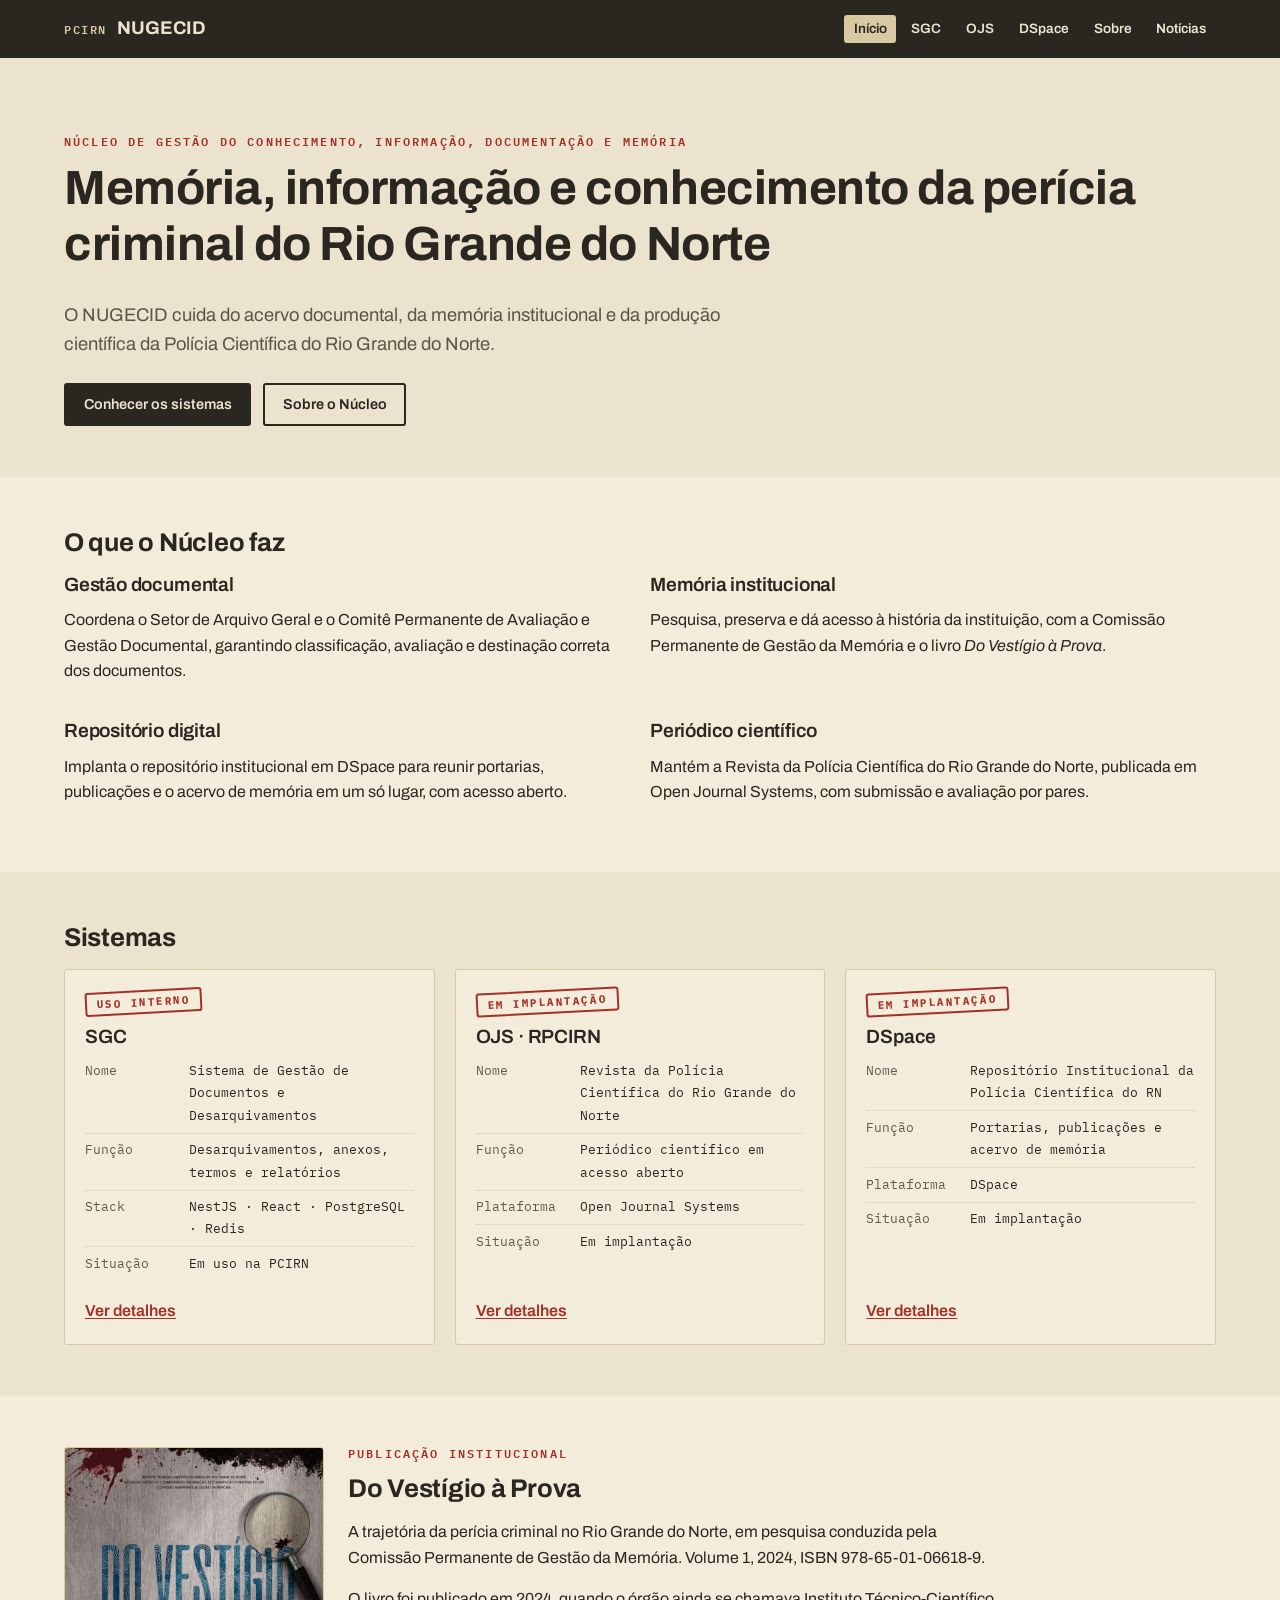
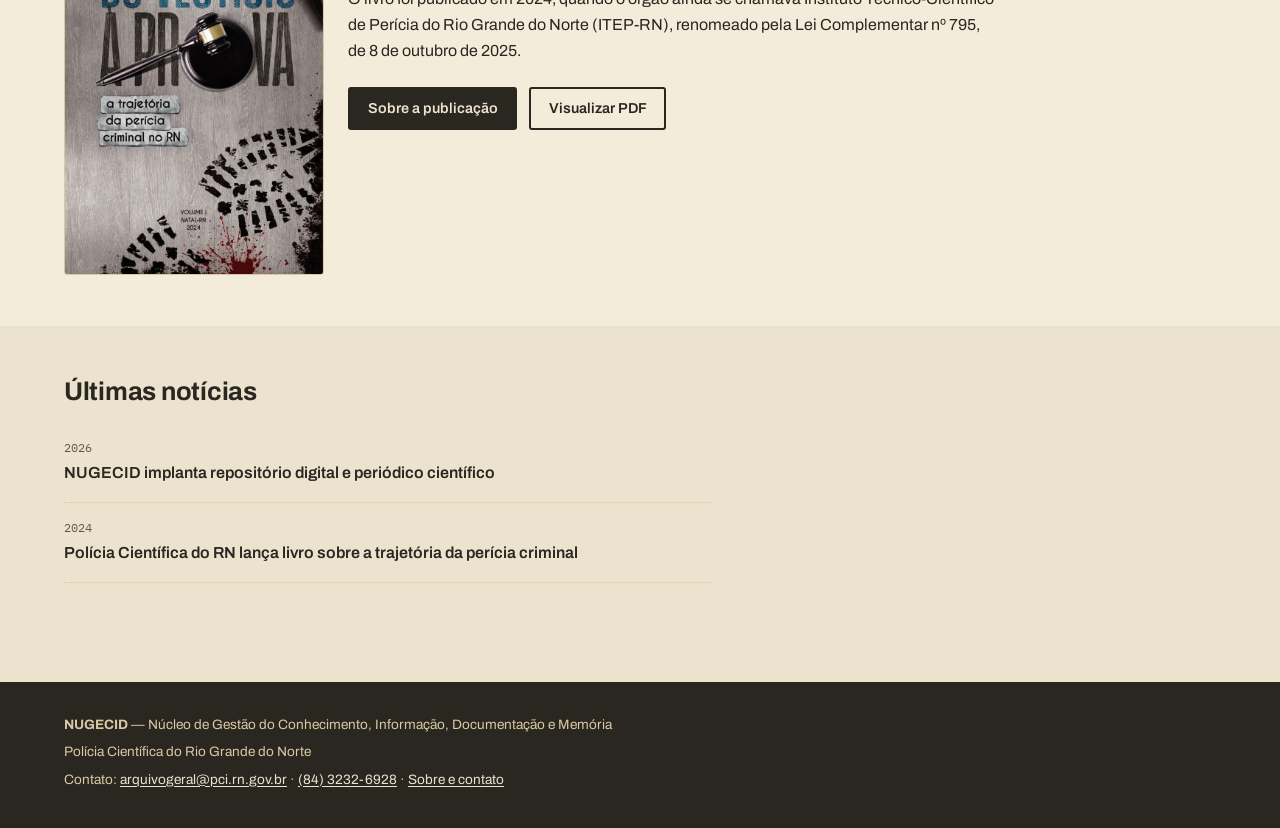
==== commit d18beb14: "Revert "feat(design): reformulacao visual anti-slop, animacoes, acessibilidade e-MAG e novos compone" ====
--- a/index.html
+++ b/index.html
@@ -11,94 +11,21 @@
 <meta property="og:url" content="https://kevintestegit.github.io/nugecid-site/">
 <meta property="og:locale" content="pt_BR">
 <link rel="canonical" href="https://kevintestegit.github.io/nugecid-site/">
-<link rel="icon" type="image/svg+xml" href="assets/img/favicon.svg">
 <link rel="preconnect" href="https://fonts.googleapis.com">
 <link rel="preconnect" href="https://fonts.gstatic.com" crossorigin>
-<link href="https://fonts.googleapis.com/css2?family=Plus+Jakarta+Sans:wght@400;500;600;700;800&family=Archivo:wght@400;500;600;700&family=IBM+Plex+Mono:wght@400;500;600&display=swap" rel="stylesheet">
+<link href="https://fonts.googleapis.com/css2?family=Archivo:wght@400;600;700&family=IBM+Plex+Mono:wght@400;600&display=swap" rel="stylesheet">
 <link rel="stylesheet" href="assets/css/site.css">
-<script src="assets/js/site.js" defer></script>
-<script type="application/ld+json">
-{
-  "@context": "https://schema.org",
-  "@graph": [
-    {
-      "@type": "GovernmentOrganization",
-      "@id": "https://kevintestegit.github.io/nugecid-site/#organization",
-      "name": "NUGECID — Núcleo de Gestão do Conhecimento, Informação, Documentação e Memória",
-      "alternateName": "Polícia Científica do Rio Grande do Norte",
-      "url": "https://kevintestegit.github.io/nugecid-site/",
-      "email": "arquivogeral@pci.rn.gov.br",
-      "telephone": "+55-84-3232-6928",
-      "address": {
-        "@type": "PostalAddress",
-        "addressLocality": "Natal",
-        "addressRegion": "RN",
-        "addressCountry": "BR"
-      }
-    },
-    {
-      "@type": "Book",
-      "@id": "https://kevintestegit.github.io/nugecid-site/#livro",
-      "name": "Do Vestígio à Prova: A Trajetória da Perícia Criminal no Rio Grande do Norte",
-      "isbn": "978-65-01-06618-9",
-      "numberOfPages": 158,
-      "bookVolumeNumber": 1,
-      "datePublished": "2024",
-      "inLanguage": "pt-BR",
-      "author": {
-        "@type": "Organization",
-        "name": "Comissão Permanente de Gestão da Memória (CPGM / PCIRN)"
-      },
-      "publisher": {
-        "@type": "GovernmentOrganization",
-        "name": "Polícia Científica do Rio Grande do Norte — NUGECID"
-      }
-    }
-  ]
-}
-</script>
 </head>
 <body>
 <a class="skip-link" href="#conteudo">Pular para o conteúdo</a>
 
-<div class="gov-bar">
-  <div class="wrap">
-    <ul class="gov-shortcuts" aria-label="Atalhos de acessibilidade">
-      <li><a href="#conteudo" accesskey="1">Ir para o conteúdo <span class="key">1</span></a></li>
-      <li><a href="#menu-principal" accesskey="2">Ir para o menu <span class="key">2</span></a></li>
-      <li><a href="#rodape" accesskey="3">Ir para o rodapé <span class="key">3</span></a></li>
-    </ul>
-    <div class="accessibility-controls" aria-label="Controles de acessibilidade">
-      <button class="btn-access" data-action="toggle-contrast" aria-pressed="false" title="Alternar alto contraste">
-        <svg width="13" height="13" viewBox="0 0 24 24" fill="none" stroke="currentColor" stroke-width="2.5" stroke-linecap="round" stroke-linejoin="round" aria-hidden="true"><circle cx="12" cy="12" r="10"></circle><path d="M12 2a10 10 0 0 1 0 20z" fill="currentColor"></path></svg>
-        Alto Contraste
-      </button>
-      <button class="btn-access" data-action="font-decrease" title="Diminuir tamanho da fonte">A-</button>
-      <button class="btn-access" data-action="font-reset" title="Restaurar tamanho da fonte">A</button>
-      <button class="btn-access" data-action="font-increase" title="Aumentar tamanho da fonte">A+</button>
-    </div>
-  </div>
-</div>
-
 <header class="site-header">
   <div class="wrap">
-    <a class="brand" href="index.html" aria-label="NUGECID - Polícia Científica do Rio Grande do Norte">
-      <span class="brand-insignia" aria-hidden="true">
-        <svg viewBox="0 0 24 24" fill="none" stroke="currentColor" stroke-width="2" stroke-linecap="round" stroke-linejoin="round">
-          <path d="M12 2L3 7v6c0 5.55 3.84 10.74 9 12 5.16-1.26 9-6.45 9-12V7l-9-5z"/>
-          <path d="M12 8v8"/>
-          <path d="M8 12h8"/>
-        </svg>
-      </span>
-      <span class="brand-text">
-        <span class="brand-mark">PCIRN</span>
-        <span class="brand-name">NUGECID</span>
-      </span>
+    <a class="brand" href="index.html">
+      <span class="brand-mark">PCIRN</span>
+      <span class="brand-name">NUGECID</span>
     </a>
-    <button class="nav-toggle" aria-expanded="false" aria-controls="menu-principal" aria-label="Abrir menu de navegação">
-      <svg width="24" height="24" viewBox="0 0 24 24" fill="none" stroke="currentColor" stroke-width="2" stroke-linecap="round" stroke-linejoin="round"><line x1="3" y1="12" x2="21" y2="12"></line><line x1="3" y1="6" x2="21" y2="6"></line><line x1="3" y1="18" x2="21" y2="18"></line></svg>
-    </button>
-    <nav class="site-nav" id="menu-principal" aria-label="Principal">
+    <nav class="site-nav" aria-label="Principal">
       <a href="index.html" aria-current="page">Início</a>
       <a href="sgc.html">SGC</a>
       <a href="ojs.html">OJS</a>
@@ -113,77 +40,38 @@
 
   <section class="hero">
     <div class="wrap">
-      <div class="reveal">
-        <span class="kicker">Polícia Científica do Rio Grande do Norte</span>
-        <!-- CONFIRMAR: titulo oficial do hero -->
-        <h1>Memória, informação e conhecimento da perícia criminal do Rio Grande do Norte</h1>
-        <p class="lead">O NUGECID cuida do acervo documental, da memória institucional e da produção
-        científica da Polícia Científica do Rio Grande do Norte.</p>
-        <div class="actions">
-          <a class="btn" href="#sistemas">
-            Conhecer os sistemas
-            <svg width="18" height="18" viewBox="0 0 24 24" fill="none" stroke="currentColor" stroke-width="2.5" stroke-linecap="round" stroke-linejoin="round" aria-hidden="true"><line x1="5" y1="12" x2="19" y2="12"></line><polyline points="12 5 19 12 12 19"></polyline></svg>
-          </a>
-          <a class="btn btn--ghost" href="sobre.html">Sobre o Núcleo</a>
-        </div>
-      </div>
-
-      <div class="hero-metrics reveal">
-        <div class="metric-item">
-          <span class="metric-number">3 <span class="accent">sistemas</span></span>
-          <span class="metric-label">Plataformas integradas de gestão, repositório e periódicos</span>
-        </div>
-        <div class="metric-item">
-          <span class="metric-number">158 <span class="accent">páginas</span></span>
-          <span class="metric-label">Memória histórica resgatada no livro institucional</span>
-        </div>
-        <div class="metric-item">
-          <span class="metric-number">5 <span class="accent">comunidades</span></span>
-          <span class="metric-label">Estruturadas no repositório digital institucional DSpace</span>
-        </div>
-        <div class="metric-item">
-          <span class="metric-number">100% <span class="accent">aberto</span></span>
-          <span class="metric-label">Acesso público à produção técnico-científica forense</span>
-        </div>
+      <span class="kicker">Núcleo de Gestão do Conhecimento, Informação, Documentação e Memória</span>
+      <!-- CONFIRMAR: titulo oficial do hero -->
+      <h1>Memória, informação e conhecimento da perícia criminal do Rio Grande do Norte</h1>
+      <p class="lead">O NUGECID cuida do acervo documental, da memória institucional e da produção
+      científica da Polícia Científica do Rio Grande do Norte.</p>
+      <div class="actions">
+        <a class="btn" href="#sistemas">Conhecer os sistemas</a>
+        <a class="btn btn--ghost" href="sobre.html">Sobre o Núcleo</a>
       </div>
     </div>
   </section>
 
   <section class="section section--alt">
     <div class="wrap">
-      <div class="section-header reveal">
-        <h2>O que o Núcleo faz</h2>
-        <p>Pilares estratégicos de preservação documental, ciência forense e transparência pública</p>
-      </div>
-      <div class="grid-4 reveal-group">
-        <div class="pillar-card">
-          <div class="pillar-icon" aria-hidden="true">
-            <svg width="22" height="22" viewBox="0 0 24 24" fill="none" stroke="currentColor" stroke-width="2" stroke-linecap="round" stroke-linejoin="round"><path d="M14 2H6a2 2 0 0 0-2 2v16a2 2 0 0 0 2 2h12a2 2 0 0 0 2-2V8z"></path><polyline points="14 2 14 8 20 8"></polyline><line x1="16" y1="13" x2="8" y2="13"></line><line x1="16" y1="17" x2="8" y2="17"></line><polyline points="10 9 9 9 8 9"></polyline></svg>
-          </div>
+      <h2>O que o Núcleo faz</h2>
+      <div class="grid-2">
+        <div>
           <h3>Gestão documental</h3>
           <p>Coordena o Setor de Arquivo Geral e o Comitê Permanente de Avaliação e Gestão
           Documental, garantindo classificação, avaliação e destinação correta dos documentos.</p>
         </div>
-        <div class="pillar-card">
-          <div class="pillar-icon" aria-hidden="true">
-            <svg width="22" height="22" viewBox="0 0 24 24" fill="none" stroke="currentColor" stroke-width="2" stroke-linecap="round" stroke-linejoin="round"><circle cx="12" cy="12" r="10"></circle><polyline points="12 6 12 12 14 14"></polyline></svg>
-          </div>
+        <div>
           <h3>Memória institucional</h3>
           <p>Pesquisa, preserva e dá acesso à história da instituição, com a Comissão Permanente de
           Gestão da Memória e o livro <em>Do Vestígio à Prova</em>.</p>
         </div>
-        <div class="pillar-card">
-          <div class="pillar-icon" aria-hidden="true">
-            <svg width="22" height="22" viewBox="0 0 24 24" fill="none" stroke="currentColor" stroke-width="2" stroke-linecap="round" stroke-linejoin="round"><path d="M21 16V8a2 2 0 0 0-1-1.73l-7-4a2 2 0 0 0-2 0l-7 4A2 2 0 0 0 3 8v8a2 2 0 0 0 1 1.73l7 4a2 2 0 0 0 2 0l7-4A2 2 0 0 0 21 16z"></path><polyline points="3.27 6.96 12 12.01 20.73 6.96"></polyline><line x1="12" y1="22.08" x2="12" y2="12"></line></svg>
-          </div>
+        <div>
           <h3>Repositório digital</h3>
           <p>Implanta o repositório institucional em DSpace para reunir portarias, publicações e
           o acervo de memória em um só lugar, com acesso aberto.</p>
         </div>
-        <div class="pillar-card">
-          <div class="pillar-icon" aria-hidden="true">
-            <svg width="22" height="22" viewBox="0 0 24 24" fill="none" stroke="currentColor" stroke-width="2" stroke-linecap="round" stroke-linejoin="round"><path d="M2 3h6a4 4 0 0 1 4 4v14a3 3 0 0 0-3-3H2z"></path><path d="M22 3h-6a4 4 0 0 0-4 4v14a3 3 0 0 1 3-3h7z"></path></svg>
-          </div>
+        <div>
           <h3>Periódico científico</h3>
           <p>Mantém a Revista da Polícia Científica do Rio Grande do Norte, publicada em Open
           Journal Systems, com submissão e avaliação por pares.</p>
@@ -194,61 +82,43 @@
 
   <section class="section" id="sistemas">
     <div class="wrap">
-      <div class="section-header reveal">
-        <h2>Sistemas</h2>
-        <p>Conheça os ecossistemas digitais geridos e em desenvolvimento pelo Núcleo</p>
-      </div>
-      <div class="grid-3 reveal-group">
+      <h2>Sistemas</h2>
+      <div class="grid-3">
 
         <article class="ficha">
-          <div class="ficha-header">
-            <h3>SGC</h3>
-            <span class="stamp stamp--internal">Uso interno</span>
-          </div>
+          <span class="stamp">Uso interno</span>
+          <h3>SGC</h3>
           <dl>
             <dt>Nome</dt><dd>Sistema de Gestão de Documentos e Desarquivamentos</dd>
             <dt>Função</dt><dd>Desarquivamentos, anexos, termos e relatórios</dd>
             <dt>Stack</dt><dd>NestJS · React · PostgreSQL · Redis</dd>
             <dt>Situação</dt><dd>Em uso na PCIRN</dd>
           </dl>
-          <a class="ficha-link" href="sgc.html">
-            Ver detalhes do sistema
-            <svg width="16" height="16" viewBox="0 0 24 24" fill="none" stroke="currentColor" stroke-width="2.5" stroke-linecap="round" stroke-linejoin="round" aria-hidden="true"><line x1="5" y1="12" x2="19" y2="12"></line><polyline points="12 5 19 12 12 19"></polyline></svg>
-          </a>
+          <a class="ficha-link" href="sgc.html">Ver detalhes</a>
         </article>
 
         <article class="ficha">
-          <div class="ficha-header">
-            <h3>OJS · RPCIRN</h3>
-            <span class="stamp stamp--dev">Em implantação</span>
-          </div>
+          <span class="stamp">Em implantação</span>
+          <h3>OJS · RPCIRN</h3>
           <dl>
             <dt>Nome</dt><dd>Revista da Polícia Científica do Rio Grande do Norte</dd>
             <dt>Função</dt><dd>Periódico científico em acesso aberto</dd>
             <dt>Plataforma</dt><dd>Open Journal Systems</dd>
             <dt>Situação</dt><dd>Em implantação</dd>
           </dl>
-          <a class="ficha-link" href="ojs.html">
-            Ver detalhes da revista
-            <svg width="16" height="16" viewBox="0 0 24 24" fill="none" stroke="currentColor" stroke-width="2.5" stroke-linecap="round" stroke-linejoin="round" aria-hidden="true"><line x1="5" y1="12" x2="19" y2="12"></line><polyline points="12 5 19 12 12 19"></polyline></svg>
-          </a>
+          <a class="ficha-link" href="ojs.html">Ver detalhes</a>
         </article>
 
         <article class="ficha">
-          <div class="ficha-header">
-            <h3>DSpace</h3>
-            <span class="stamp stamp--dev">Em implantação</span>
-          </div>
+          <span class="stamp">Em implantação</span>
+          <h3>DSpace</h3>
           <dl>
             <dt>Nome</dt><dd>Repositório Institucional da Polícia Científica do RN</dd>
             <dt>Função</dt><dd>Portarias, publicações e acervo de memória</dd>
             <dt>Plataforma</dt><dd>DSpace</dd>
             <dt>Situação</dt><dd>Em implantação</dd>
           </dl>
-          <a class="ficha-link" href="dspace.html">
-            Ver detalhes do repositório
-            <svg width="16" height="16" viewBox="0 0 24 24" fill="none" stroke="currentColor" stroke-width="2.5" stroke-linecap="round" stroke-linejoin="round" aria-hidden="true"><line x1="5" y1="12" x2="19" y2="12"></line><polyline points="12 5 19 12 12 19"></polyline></svg>
-          </a>
+          <a class="ficha-link" href="dspace.html">Ver detalhes</a>
         </article>
 
       </div>
@@ -256,126 +126,56 @@
   </section>
 
   <section class="section section--alt">
-    <div class="wrap">
-      <div class="livro-showcase reveal">
-        <div class="livro">
-          <figure class="livro-capa">
-            <img src="assets/img/livro-capa.webp" width="700" height="1154" loading="lazy"
-              alt="Capa do livro Do Vestígio à Prova: A Trajetória da Perícia Criminal no Rio Grande do Norte">
-          </figure>
-          <div>
-            <span class="kicker">Publicação institucional</span>
-            <h2>Do Vestígio à Prova</h2>
-            <p>A trajetória da perícia criminal no Rio Grande do Norte, em pesquisa conduzida pela
-            Comissão Permanente de Gestão da Memória. Volume 1, 2024.</p>
-            
-            <div class="livro-meta-tags">
-              <span class="meta-chip">158 páginas</span>
-              <span class="meta-chip">Volume 1 (2024)</span>
-              <button class="meta-chip btn-copy-chip" data-copy="978-65-01-06618-9" title="Clique para copiar o ISBN" aria-label="Copiar ISBN 978-65-01-06618-9">
-                <svg width="14" height="14" viewBox="0 0 24 24" fill="none" stroke="currentColor" stroke-width="2" stroke-linecap="round" stroke-linejoin="round"><rect x="9" y="9" width="13" height="13" rx="2" ry="2"></rect><path d="M5 15H4a2 2 0 0 1-2-2V4a2 2 0 0 1 2-2h9a2 2 0 0 1 2 2v1"></path></svg>
-                ISBN 978-65-01-06618-9
-              </button>
-            </div>
-
-            <p>O livro foi publicado em 2024, quando o órgão ainda se chamava Instituto
-            Técnico-Científico de Perícia do Rio Grande do Norte (ITEP-RN), renomeado pela
-            Lei Complementar nº 795, de 8 de outubro de 2025.</p>
-            
-            <div class="citation-box">
-              <div class="citation-header">
-                <span class="citation-label">Como citar esta obra (ABNT)</span>
-              </div>
-              <div class="citation-text">
-                RIO GRANDE DO NORTE. Polícia Científica. Do Vestígio à Prova: a trajetória da perícia criminal no Rio Grande do Norte. Natal: NUGECID, 2024. v. 1, 158 p. ISBN 978-65-01-06618-9.
-              </div>
-              <div class="citation-actions">
-                <button class="meta-chip btn-copy-chip" data-copy="RIO GRANDE DO NORTE. Polícia Científica. Do Vestígio à Prova: a trajetória da perícia criminal no Rio Grande do Norte. Natal: NUGECID, 2024. v. 1, 158 p. ISBN 978-65-01-06618-9." aria-label="Copiar citação em formato ABNT">
-                  Copiar ABNT
-                </button>
-                <button class="meta-chip btn-copy-chip" data-copy="@book{pcirn2024vestigio, title={Do Vestígio à Prova: a trajetória da perícia criminal no Rio Grande do Norte}, author={{RIO GRANDE DO NORTE. Polícia Científica}}, year={2024}, volume={1}, pages={158}, isbn={978-65-01-06618-9}, publisher={NUGECID}, address={Natal}}" aria-label="Copiar citação em formato BibTeX">
-                  Copiar BibTeX
-                </button>
-              </div>
-            </div>
-
-            <div class="actions">
-              <a class="btn" href="noticia-lancamento-livro.html">Sobre a publicação</a>
-              <a class="btn btn--ghost" href="https://drive.google.com/file/d/1_Sdru5ukTgvIwmae3blHcrNwCr5tB6G5/view"
-                target="_blank" rel="noopener">Visualizar PDF
-                <span class="visually-hidden">(abre em nova aba)</span></a>
-            </div>
-          </div>
-        </div>
+    <div class="wrap livro">
+      <figure class="print livro-capa">
+        <img src="assets/img/livro-capa.webp" width="700" height="1154" loading="lazy"
+          alt="Capa do livro Do Vestígio à Prova: A Trajetória da Perícia Criminal no Rio Grande do Norte">
+      </figure>
+      <div>
+      <span class="kicker">Publicação institucional</span>
+      <h2>Do Vestígio à Prova</h2>
+      <p>A trajetória da perícia criminal no Rio Grande do Norte, em pesquisa conduzida pela
+      Comissão Permanente de Gestão da Memória. Volume 1, 2024, ISBN 978-65-01-06618-9.</p>
+      <p>O livro foi publicado em 2024, quando o órgão ainda se chamava Instituto
+      Técnico-Científico de Perícia do Rio Grande do Norte (ITEP-RN), renomeado pela
+      Lei Complementar nº 795, de 8 de outubro de 2025.</p>
+      <div class="actions">
+        <a class="btn" href="noticia-lancamento-livro.html">Sobre a publicação</a>
+        <a class="btn btn--ghost" href="https://drive.google.com/file/d/1_Sdru5ukTgvIwmae3blHcrNwCr5tB6G5/view"
+          target="_blank" rel="noopener">Visualizar PDF
+          <span class="visually-hidden">(abre em nova aba)</span></a>
+      </div>
       </div>
     </div>
   </section>
 
   <section class="section">
     <div class="wrap">
-      <div class="section-header reveal">
-        <h2>Últimas notícias</h2>
-        <p>Acompanhe atualizações sobre sistemas, publicações e atos normativos</p>
-      </div>
-      <div class="news-list reveal-group">
+      <h2>Últimas notícias</h2>
+      <ul class="news-list">
         <!-- CONFIRMAR: data -->
-        <article class="news-card">
-          <div class="news-card-header">
-            <time datetime="2026">2026</time>
-            <span class="news-badge">Sistemas & Repositório</span>
-          </div>
-          <h3>
-            <a href="noticia-sistemas-implantacao.html">NUGECID implanta repositório digital e periódico científico</a>
-          </h3>
-          <p>O NUGECID avança na implantação do repositório institucional em DSpace e da Revista da Polícia Científica do RN em Open Journal Systems.</p>
-        </article>
+        <li>
+          <time datetime="2026">2026</time>
+          <a href="noticia-sistemas-implantacao.html">NUGECID implanta repositório digital e periódico científico</a>
+        </li>
         <!-- CONFIRMAR: data -->
-        <article class="news-card">
-          <div class="news-card-header">
-            <time datetime="2024">2024</time>
-            <span class="news-badge">Memória Institucional</span>
-          </div>
-          <h3>
-            <a href="noticia-lancamento-livro.html">Polícia Científica do RN lança livro sobre a trajetória da perícia criminal</a>
-          </h3>
-          <p>Pesquisa da CPGM resgata a memória institucional da perícia oficial no estado, reunindo documentos e memórias históricas.</p>
-        </article>
-      </div>
+        <li>
+          <time datetime="2024">2024</time>
+          <a href="noticia-lancamento-livro.html">Polícia Científica do RN lança livro sobre a trajetória da perícia criminal</a>
+        </li>
+      </ul>
     </div>
   </section>
 
 </main>
 
-<footer class="site-footer" id="rodape">
+<footer class="site-footer">
   <div class="wrap">
-    <div class="footer-grid">
-      <div class="footer-brand">
-        <h4>NUGECID · Polícia Científica do RN</h4>
-        <p>Núcleo de Gestão do Conhecimento, Informação, Documentação e Memória.</p>
-        <p>Órgão vinculado à Diretoria Geral da Polícia Científica do Estado do Rio Grande do Norte (PCIRN).</p>
-      </div>
-      <div class="footer-links">
-        <h4>Sistemas Institucionais</h4>
-        <ul>
-          <li><a href="sgc.html">SGC — Gestão Documental</a></li>
-          <li><a href="ojs.html">OJS — Revista Científica (RPCIRN)</a></li>
-          <li><a href="dspace.html">DSpace — Repositório Institucional</a></li>
-        </ul>
-      </div>
-      <div class="footer-links">
-        <h4>Institucional & Contato</h4>
-        <ul>
-          <li><a href="sobre.html">Sobre o NUGECID e Comissões</a></li>
-          <li><a href="noticias.html">Notícias e Publicações</a></li>
-          <li><a href="mailto:arquivogeral@pci.rn.gov.br">arquivogeral@pci.rn.gov.br</a></li>
-          <li><a href="tel:+558432326928">(84) 3232-6928</a></li>
-        </ul>
-      </div>
-    </div>
-    <div class="footer-bottom">
-      <span>Polícia Científica do Rio Grande do Norte — Lei Complementar nº 795/2025</span>
-      <a href="sobre.html">Sobre e contato</a>
-    </div>
+    <p><strong>NUGECID</strong> — Núcleo de Gestão do Conhecimento, Informação, Documentação e Memória</p>
+    <p>Polícia Científica do Rio Grande do Norte</p>
+    <p>Contato: <a href="mailto:arquivogeral@pci.rn.gov.br">arquivogeral@pci.rn.gov.br</a> ·
+    <a href="tel:+558432326928">(84) 3232-6928</a> ·
+    <a href="sobre.html">Sobre e contato</a></p>
   </div>
 </footer>
 
--- a/assets/css/site.css
+++ b/assets/css/site.css
@@ -1,1831 +1,207 @@
-/**
- * NUGECID — Núcleo de Gestão do Conhecimento, Informação, Documentação e Memória
- * Polícia Científica do Rio Grande do Norte (PCIRN)
- * Design Institucional Moderno — Anti-Slop & Anti-AI Guidelines
- */
-
+/* Site NUGECID — identidade "Dossie manila" */
 :root {
-  /* Cores Institucionais e Estruturais */
-  --navy-deep: #09111e;
-  --navy-dark: #0e1c2f;
-  --navy-surface: #15263d;
-  --navy-border: #1e3553;
-
-  --bg-page: #f8fafc;
-  --bg-surface: #ffffff;
-  --bg-surface-elevated: #f1f5f9;
-  --bg-surface-soft: #f8fafc;
-
-  --ink-primary: #0f172a;
-  --ink-secondary: #334155;
-  --ink-muted: #64748b;
-  --ink-inverse: #f8fafc;
-  --ink-inverse-soft: #cbd5e1;
-
-  /* Acentos Oficiais */
-  --gold-accent: #c29329;
-  --gold-accent-light: #fef3c7;
-  --gold-accent-hover: #a1781b;
-  --blue-primary: #003566;
-  --blue-hover: #002244;
-  --blue-focus: #0284c7;
-
-  /* Status Tokens */
-  --status-live-bg: #ecfdf5;
-  --status-live-text: #065f46;
-  --status-live-border: #a7f3d0;
-  --status-live-dot: #10b981;
-
-  --status-dev-bg: #fffbeb;
-  --status-dev-text: #92400e;
-  --status-dev-border: #fde68a;
-  --status-dev-dot: #f59e0b;
-
-  --status-internal-bg: #eff6ff;
-  --status-internal-text: #1e40af;
-  --status-internal-border: #bfdbfe;
-  --status-internal-dot: #3b82f6;
-
-  /* Bordas e Sombras Físicas */
-  --border-subtle: #e2e8f0;
-  --border-medium: #cbd5e1;
-  --radius-sm: 4px;
-  --radius-md: 8px;
-  --radius-lg: 12px;
-  --radius-full: 9999px;
-
-  --shadow-sm: 0 1px 2px 0 rgba(15, 23, 42, 0.05);
-  --shadow-md: 0 4px 12px -2px rgba(15, 23, 42, 0.08), 0 2px 4px -2px rgba(15, 23, 42, 0.04);
-  --shadow-lg: 0 12px 24px -6px rgba(15, 23, 42, 0.1), 0 4px 8px -2px rgba(15, 23, 42, 0.05);
-  --shadow-xl: 0 20px 32px -8px rgba(15, 23, 42, 0.16);
-
-  /* Dimensões */
-  --wrap: 76rem;
-  --header-height: 4.5rem;
-
-  /* Transições e Curvas Naturais */
-  --ease-spring: cubic-bezier(0.16, 1, 0.3, 1);
-  --ease-smooth: cubic-bezier(0.4, 0, 0.2, 1);
-  --duration-fast: 160ms;
-  --duration-normal: 280ms;
-}
-
-*, *::before, *::after {
-  box-sizing: border-box;
-}
-
-html {
-  -webkit-text-size-adjust: 100%;
-  scroll-behavior: smooth;
-}
+  --paper: #ece3cf;
+  --paper-light: #f4ecdb;
+  --kraft: #d9c9a3;
+  --ink: #2a2620;
+  --ink-soft: #5c5648;
+  --archive: #5f5a4e;
+  --stamp: #a33127;
+  --ease-out: cubic-bezier(0.23, 1, 0.32, 1);
+  --radius: 3px;
+  --key-w: 6.5rem;
+  --wrap: 72rem;
+}
+
+*, *::before, *::after { box-sizing: border-box; }
+
+html { -webkit-text-size-adjust: 100%; }
 
 body {
   margin: 0;
-  background-color: var(--bg-page);
-  color: var(--ink-primary);
-  font-family: "Plus Jakarta Sans", Archivo, system-ui, -apple-system, sans-serif;
-  font-size: 1rem;
-  line-height: 1.65;
-  -webkit-font-smoothing: antialiased;
-  -moz-osx-font-smoothing: grayscale;
-}
-
-/* Imagens */
-img {
-  max-width: 100%;
-  height: auto;
-  display: block;
-}
-
-/* Tipografia */
-h1, h2, h3, h4 {
-  color: var(--ink-primary);
-  font-family: "Plus Jakarta Sans", system-ui, sans-serif;
-  line-height: 1.2;
-  letter-spacing: -0.02em;
-  margin: 0 0 0.6em;
-}
-
-h1 {
-  font-size: clamp(2.2rem, 4.5vw, 3.25rem);
-  font-weight: 800;
-  letter-spacing: -0.03em;
-}
-
-h2 {
-  font-size: clamp(1.6rem, 3vw, 2.1rem);
-  font-weight: 700;
-  position: relative;
-}
-
-h3 {
-  font-size: 1.25rem;
-  font-weight: 700;
-}
-
-p {
-  margin: 0 0 1.25em;
-  color: var(--ink-secondary);
-}
+  background: var(--paper);
+  color: var(--ink);
+  font: 400 1rem/1.6 Archivo, system-ui, sans-serif;
+}
+
+img { max-width: 100%; height: auto; display: block; }
 
 a {
-  color: var(--blue-primary);
-  text-decoration: underline;
-  text-underline-offset: 3px;
-  text-decoration-thickness: 1.5px;
-  transition: color var(--duration-fast) var(--ease-smooth),
-              text-decoration-color var(--duration-fast) var(--ease-smooth);
-}
-
-a:hover {
-  color: var(--gold-accent-hover);
-}
-
-/* Foco Acessível */
-:focus-visible {
-  outline: 2px solid var(--blue-focus);
-  outline-offset: 3px;
-}
-
-/* Layout Container */
-.wrap {
-  width: min(100% - 2.5rem, var(--wrap));
-  margin-inline: auto;
-}
-
-/* Skip Link */
-.skip-link {
-  position: absolute;
-  left: -999px;
-  top: 1rem;
-  z-index: 100;
-  padding: 0.75rem 1.25rem;
-  background: var(--navy-deep);
-  color: #ffffff;
-  border: 2px solid var(--gold-accent);
-  border-radius: var(--radius-sm);
-  font-weight: 600;
-  text-decoration: none;
-}
+  color: var(--stamp);
+  text-decoration-thickness: 1px;
+  text-underline-offset: 2px;
+  transition: color 160ms var(--ease-out);
+}
+
+h1, h2, h3 { line-height: 1.15; letter-spacing: -0.01em; margin: 0 0 0.6em; }
+h1 { font-size: clamp(2rem, 5vw, 3rem); font-weight: 700; }
+h2 { font-size: 1.6rem; font-weight: 700; }
+h3 { font-size: 1.2rem; font-weight: 600; }
+
+p { margin: 0 0 1em; max-width: 72ch; }
+
+a:focus-visible, button:focus-visible {
+  outline: 2px solid var(--stamp);
+  outline-offset: 2px;
+}
+.site-header a:focus-visible, .site-footer a:focus-visible { outline-color: var(--kraft); }
+
+.wrap { width: min(100% - 2.5rem, var(--wrap)); margin-inline: auto; }
+
+.skip-link { position: absolute; left: -999px; }
 .skip-link:focus {
-  left: 1.5rem;
-}
-
+  left: 1rem; top: 1rem; z-index: 10;
+  background: var(--ink); color: var(--paper); padding: 0.5rem 0.75rem;
+}
 .visually-hidden {
-  position: absolute;
-  width: 1px;
-  height: 1px;
-  margin: -1px;
-  padding: 0;
-  overflow: hidden;
-  clip: rect(0 0 0 0);
-  white-space: nowrap;
-  border: 0;
-}
-
-/* ==========================================================================
-   HEADER INSTITUCIONAL & NAVEGAÇÃO
-   ========================================================================== */
-.site-header {
-  position: sticky;
-  top: 0;
-  z-index: 90;
-  background-color: var(--navy-deep);
-  color: var(--ink-inverse);
-  border-bottom: 1px solid var(--navy-border);
-  transition: background-color var(--duration-normal) var(--ease-smooth),
-              box-shadow var(--duration-normal) var(--ease-smooth),
-              border-color var(--duration-normal) var(--ease-smooth);
-}
-
-.site-header.is-scrolled {
-  background-color: rgba(9, 17, 30, 0.95);
-  backdrop-filter: blur(14px);
-  -webkit-backdrop-filter: blur(14px);
-  box-shadow: 0 4px 20px -2px rgba(0, 0, 0, 0.35);
-  border-bottom-color: rgba(194, 147, 41, 0.25);
-}
-
+  position: absolute; width: 1px; height: 1px;
+  margin: -1px; padding: 0; overflow: hidden;
+  clip: rect(0 0 0 0); white-space: nowrap; border: 0;
+}
+
+/* Cabecalho */
+.site-header { background: var(--ink); color: var(--paper); }
 .site-header .wrap {
-  display: flex;
-  align-items: center;
-  justify-content: space-between;
-  min-height: var(--header-height);
-  padding-block: 0.75rem;
-}
-
-/* Brand */
-.brand {
-  display: flex;
-  align-items: center;
-  gap: 0.85rem;
-  color: #ffffff;
-  text-decoration: none;
-  transition: transform var(--duration-fast) var(--ease-spring);
-}
-
-.brand:hover {
-  transform: translateY(-1px);
-}
-
-.brand-insignia {
-  width: 38px;
-  height: 38px;
-  flex-shrink: 0;
-  display: flex;
-  align-items: center;
-  justify-content: center;
-  background: linear-gradient(135deg, #1e3553 0%, #0e1c2f 100%);
-  border: 1.5px solid var(--gold-accent);
-  border-radius: var(--radius-sm);
-  color: var(--gold-accent);
-  box-shadow: 0 2px 6px rgba(0, 0, 0, 0.3);
-}
-
-.brand-insignia svg {
-  width: 22px;
-  height: 22px;
-}
-
-.brand-text {
-  display: flex;
-  flex-direction: column;
-}
-
+  display: flex; flex-wrap: wrap; gap: 0.75rem 1.5rem;
+  align-items: center; justify-content: space-between;
+  padding-block: 0.9rem;
+}
+.brand { display: flex; align-items: baseline; gap: 0.6rem; color: var(--paper); text-decoration: none; }
 .brand-mark {
-  font-family: "IBM Plex Mono", monospace;
-  font-size: 0.68rem;
-  font-weight: 600;
-  letter-spacing: 0.15em;
-  color: var(--gold-accent);
-  text-transform: uppercase;
-  line-height: 1.1;
-}
-
-.brand-name {
-  font-size: 1.25rem;
-  font-weight: 800;
-  letter-spacing: -0.01em;
-  color: #ffffff;
-  line-height: 1.15;
-}
-
-/* Nav */
-.site-nav {
-  display: flex;
-  align-items: center;
-  gap: 0.35rem;
-}
-
+  font: 600 0.72rem/1 "IBM Plex Mono", monospace;
+  letter-spacing: 0.14em; text-transform: uppercase; color: var(--kraft);
+}
+.brand-name { font-weight: 700; font-size: 1.15rem; }
+.site-nav { display: flex; flex-wrap: wrap; gap: 0.25rem 0.35rem; }
 .site-nav a {
-  color: var(--ink-inverse-soft);
-  text-decoration: none;
-  font-size: 0.9rem;
-  font-weight: 600;
-  padding: 0.5rem 0.85rem;
-  border-radius: var(--radius-sm);
-  position: relative;
-  transition: color var(--duration-fast) var(--ease-smooth),
-              background-color var(--duration-fast) var(--ease-smooth);
-}
-
-.site-nav a:hover {
-  color: #ffffff;
-  background-color: rgba(255, 255, 255, 0.08);
-}
-
-.site-nav a[aria-current="page"],
-.site-nav a[aria-current="true"] {
-  color: #ffffff;
-  background-color: rgba(194, 147, 41, 0.18);
-  border: 1px solid rgba(194, 147, 41, 0.4);
-}
-
-/* Mobile Toggle */
-.nav-toggle {
-  display: none;
-  background: transparent;
-  border: 1px solid var(--navy-border);
-  color: #ffffff;
-  border-radius: var(--radius-sm);
-  padding: 0.5rem;
-  cursor: pointer;
-}
-
-@media (max-width: 768px) {
-  .nav-toggle {
-    display: flex;
-    align-items: center;
-    justify-content: center;
-  }
-
-  .site-nav {
-    display: none;
-    position: absolute;
-    top: 100%;
-    left: 0;
-    right: 0;
-    background: var(--navy-deep);
-    border-bottom: 2px solid var(--gold-accent);
-    padding: 1.25rem 1.5rem;
-    flex-direction: column;
-    align-items: stretch;
-    gap: 0.5rem;
-    box-shadow: 0 10px 25px rgba(0, 0, 0, 0.4);
-  }
-
-  .site-nav.is-open {
-    display: flex;
-    animation: slideDown 220ms var(--ease-spring) forwards;
-  }
-
-  .site-nav a {
-    padding: 0.75rem 1rem;
-    border-radius: var(--radius-sm);
-    font-size: 1rem;
-  }
-}
-
-@keyframes slideDown {
-  from {
-    opacity: 0;
-    transform: translateY(-8px);
-  }
-  to {
-    opacity: 1;
-    transform: translateY(0);
-  }
-}
-
-/* ==========================================================================
-   HERO INSTITUCIONAL
-   ========================================================================== */
-.hero {
-  position: relative;
-  background: linear-gradient(180deg, var(--navy-deep) 0%, var(--navy-dark) 100%);
-  color: #ffffff;
-  padding: clamp(3.5rem, 7vw, 5.5rem) 0 clamp(3rem, 5vw, 4.5rem);
-  border-bottom: 1px solid var(--navy-border);
-  overflow: hidden;
-}
-
-/* Grid sutil de precisão forense no fundo */
-.hero::before {
-  content: "";
-  position: absolute;
-  inset: 0;
-  background-image: 
-    linear-gradient(to right, rgba(255, 255, 255, 0.03) 1px, transparent 1px),
-    linear-gradient(to bottom, rgba(255, 255, 255, 0.03) 1px, transparent 1px);
-  background-size: 40px 40px;
-  pointer-events: none;
-}
-
-.hero .wrap {
-  position: relative;
-  z-index: 2;
-}
-
-.hero h1 {
-  color: #ffffff;
-  max-width: 22ch;
-  margin-bottom: 0.5em;
-}
-
+  color: var(--paper); text-decoration: none;
+  font: 600 0.85rem/1 Archivo, sans-serif;
+  padding: 0.45rem 0.6rem; border-radius: var(--radius);
+  transition: background-color 160ms var(--ease-out), color 160ms var(--ease-out);
+}
+.site-nav a[aria-current] { background: var(--kraft); color: var(--ink); }
+
+@media (hover: hover) and (pointer: fine) {
+  a:hover { color: var(--ink); }
+  .brand:hover { color: var(--kraft); }
+  .site-nav a:hover { background: var(--kraft); color: var(--ink); }
+  .btn:hover { background: var(--stamp); border-color: var(--stamp); color: #fff; }
+  .btn--ghost:hover { background: var(--ink); border-color: var(--ink); color: var(--paper); }
+  .news-list a:hover { color: var(--stamp); text-decoration: underline; }
+  .site-footer a:hover { color: var(--kraft); }
+}
+
+/* Hero */
+.hero { padding: clamp(2.5rem, 6vw, 5rem) 0 clamp(2rem, 4vw, 3.5rem); }
 .kicker {
-  display: inline-flex;
-  align-items: center;
-  gap: 0.5rem;
-  padding: 0.35rem 0.85rem;
-  background-color: rgba(194, 147, 41, 0.12);
-  border: 1px solid rgba(194, 147, 41, 0.35);
-  border-radius: var(--radius-full);
-  color: var(--gold-accent);
-  font-size: 0.78rem;
-  font-weight: 600;
-  letter-spacing: 0.06em;
-  text-transform: uppercase;
-  margin-bottom: 1.25rem;
-}
-
-.lead {
-  font-size: clamp(1.1rem, 2vw, 1.28rem);
-  line-height: 1.6;
-  color: var(--ink-inverse-soft);
-  max-width: 62ch;
-  margin-bottom: 2rem;
-}
-
-/* Hero Stats Bar */
-.hero-metrics {
-  display: grid;
-  grid-template-columns: repeat(auto-fit, minmax(180px, 1fr));
-  gap: 1.25rem;
-  margin-top: 3.5rem;
-  padding-top: 2rem;
-  border-top: 1px solid rgba(255, 255, 255, 0.1);
-}
-
-.metric-item {
-  display: flex;
-  flex-direction: column;
-}
-
-.metric-number {
-  font-size: 1.75rem;
-  font-weight: 800;
-  color: #ffffff;
-  font-feature-settings: "tnum";
-  font-variant-numeric: tabular-nums;
-  line-height: 1.1;
-  display: flex;
-  align-items: baseline;
-  gap: 0.25rem;
-}
-
-.metric-number .accent {
-  color: var(--gold-accent);
-}
-
-.metric-label {
-  font-size: 0.82rem;
-  color: var(--ink-inverse-soft);
-  margin-top: 0.35rem;
-  line-height: 1.4;
-}
-
-/* ==========================================================================
-   BOTÕES E AÇÕES INTERATIVAS
-   ========================================================================== */
-.actions {
-  display: flex;
-  flex-wrap: wrap;
-  align-items: center;
-  gap: 1rem;
-  margin-top: 2rem;
-}
-
+  display: block; margin-bottom: 0.9rem;
+  font: 600 0.75rem/1 "IBM Plex Mono", monospace;
+  letter-spacing: 0.18em; text-transform: uppercase; color: var(--stamp);
+}
+.lead { font-size: 1.15rem; color: var(--ink-soft); max-width: 60ch; }
+
+/* Botoes */
+.actions { display: flex; flex-wrap: wrap; gap: 0.75rem; margin-top: 1.5rem; }
 .btn {
-  display: inline-flex;
-  align-items: center;
-  justify-content: center;
-  gap: 0.5rem;
-  font-family: "Plus Jakarta Sans", system-ui, sans-serif;
-  font-size: 0.95rem;
-  font-weight: 600;
-  padding: 0.75rem 1.4rem;
-  border-radius: var(--radius-sm);
-  border: 1.5px solid var(--blue-primary);
-  background-color: var(--blue-primary);
-  color: #ffffff;
-  text-decoration: none;
-  cursor: pointer;
-  transition: transform var(--duration-fast) var(--ease-spring),
-              background-color var(--duration-fast) var(--ease-smooth),
-              border-color var(--duration-fast) var(--ease-smooth),
-              box-shadow var(--duration-fast) var(--ease-smooth),
-              color var(--duration-fast) var(--ease-smooth);
-}
-
-.btn:hover {
-  background-color: var(--blue-hover);
-  border-color: var(--blue-hover);
-  color: #ffffff;
-  transform: translateY(-2px);
-  box-shadow: 0 4px 12px rgba(0, 53, 102, 0.25);
-}
-
-.btn:active {
-  transform: translateY(0);
-}
-
-.btn--ghost {
-  background-color: transparent;
-  color: #ffffff;
-  border-color: rgba(255, 255, 255, 0.3);
-}
-
-.btn--ghost:hover {
-  background-color: rgba(255, 255, 255, 0.1);
-  border-color: #ffffff;
-  color: #ffffff;
-  box-shadow: 0 4px 12px rgba(255, 255, 255, 0.1);
-}
-
-/* Botão Ghost em fundo claro */
-main .section .btn--ghost,
-main .section--alt .btn--ghost {
-  color: var(--ink-primary);
-  border-color: var(--border-medium);
-  background-color: var(--bg-surface);
-}
-
-main .section .btn--ghost:hover,
-main .section--alt .btn--ghost:hover {
-  background-color: var(--bg-surface-elevated);
-  border-color: var(--ink-primary);
-  color: var(--ink-primary);
-  box-shadow: var(--shadow-sm);
-}
-
-.btn[aria-disabled="true"],
-.btn.is-disabled {
-  background-color: var(--bg-surface-elevated);
-  color: var(--ink-muted);
-  border-color: var(--border-subtle);
+  display: inline-block;
+  font: 600 0.9rem/1 Archivo, sans-serif;
+  padding: 0.75rem 1.1rem;
+  border: 2px solid var(--ink); border-radius: var(--radius);
+  background: var(--ink); color: var(--paper); text-decoration: none;
+  transition: transform 160ms var(--ease-out), background-color 160ms var(--ease-out),
+    border-color 160ms var(--ease-out), color 160ms var(--ease-out);
+}
+.btn:active { transform: scale(0.97); }
+.btn--ghost { background: transparent; color: var(--ink); }
+.btn[aria-disabled="true"] {
+  background: transparent; color: var(--archive); border-color: var(--archive);
   cursor: not-allowed;
-  pointer-events: none;
-  box-shadow: none;
-  transform: none;
-}
-
-/* ==========================================================================
-   SEÇÕES E GRIDS
-   ========================================================================== */
-.section {
-  padding-block: clamp(3rem, 6vw, 5rem);
-}
-
-.section--alt {
-  background-color: var(--bg-surface);
-  border-top: 1px solid var(--border-subtle);
-  border-bottom: 1px solid var(--border-subtle);
-}
-
-.section-header {
-  margin-bottom: 2.5rem;
-}
-
-.section-header h2 {
-  margin-bottom: 0.35rem;
-}
-
-.section-header p {
-  font-size: 1.05rem;
-  color: var(--ink-muted);
-}
-
-.grid-2 {
-  display: grid;
-  grid-template-columns: 1fr;
-  gap: 1.75rem;
-}
-
-.grid-3 {
-  display: grid;
-  grid-template-columns: 1fr;
-  gap: 1.75rem;
-}
-
-.grid-4 {
-  display: grid;
-  grid-template-columns: 1fr;
-  gap: 1.5rem;
-}
-
-@media (min-width: 640px) {
-  .grid-2 {
-    grid-template-columns: repeat(2, 1fr);
-  }
-  .grid-4 {
-    grid-template-columns: repeat(2, 1fr);
-  }
-}
-
-@media (min-width: 960px) {
-  .grid-3 {
-    grid-template-columns: repeat(3, 1fr);
-  }
-  .grid-4 {
-    grid-template-columns: repeat(4, 1fr);
-  }
-}
-
-/* Pillars / Atribuições Cards */
-.pillar-card {
-  background: var(--bg-surface);
-  border: 1px solid var(--border-subtle);
-  border-radius: var(--radius-md);
-  padding: 1.75rem;
-  display: flex;
-  flex-direction: column;
-  box-shadow: var(--shadow-sm);
-  transition: transform var(--duration-normal) var(--ease-spring),
-              box-shadow var(--duration-normal) var(--ease-smooth),
-              border-color var(--duration-normal) var(--ease-smooth);
-}
-
-.pillar-card:hover {
-  transform: translateY(-4px);
-  box-shadow: var(--shadow-md);
-  border-color: var(--border-medium);
-}
-
-.pillar-icon {
-  width: 44px;
-  height: 44px;
-  border-radius: var(--radius-sm);
-  background-color: rgba(0, 53, 102, 0.06);
-  color: var(--blue-primary);
-  display: flex;
-  align-items: center;
-  justify-content: center;
-  margin-bottom: 1.25rem;
-}
-
-.pillar-card h3 {
-  font-size: 1.2rem;
-  margin-bottom: 0.6rem;
-  color: var(--ink-primary);
-}
-
-.pillar-card p {
-  font-size: 0.95rem;
-  color: var(--ink-secondary);
-  margin-bottom: 0;
-  line-height: 1.6;
-}
-
-/* ==========================================================================
-   FICHAS DE SISTEMAS (SGC, OJS, DSPACE)
-   ========================================================================== */
+}
+
+/* Secoes */
+.section { padding-block: clamp(2rem, 4vw, 3.5rem); }
+.section--alt { background: var(--paper-light); }
+.section h2 { margin-bottom: 1rem; }
+
+.grid-2, .grid-3 { display: grid; gap: 1.25rem; grid-template-columns: 1fr; }
+@media (min-width: 640px) { .grid-2, .grid-3 { grid-template-columns: repeat(2, 1fr); } }
+@media (min-width: 960px) { .grid-3 { grid-template-columns: repeat(3, 1fr); } }
+
+/* Ficha catalografica */
 .ficha {
-  position: relative;
-  display: flex;
-  flex-direction: column;
-  background-color: var(--bg-surface);
-  border: 1px solid var(--border-subtle);
-  border-radius: var(--radius-md);
-  padding: 1.75rem;
-  box-shadow: var(--shadow-sm);
-  transition: transform var(--duration-normal) var(--ease-spring),
-              box-shadow var(--duration-normal) var(--ease-smooth),
-              border-color var(--duration-normal) var(--ease-smooth);
-}
-
-.ficha:hover {
-  transform: translateY(-4px);
-  box-shadow: var(--shadow-lg);
-  border-color: var(--border-medium);
-}
-
-.ficha-header {
-  display: flex;
-  align-items: flex-start;
-  justify-content: space-between;
-  gap: 1rem;
-  margin-bottom: 1rem;
-}
-
-.ficha h3 {
-  margin: 0;
-  font-size: 1.35rem;
-  color: var(--ink-primary);
-}
-
-.ficha dl {
-  margin: 1.25rem 0 1.5rem;
-  display: grid;
-  grid-template-columns: 85px 1fr;
-  gap: 0.6rem 0.75rem;
-  font-size: 0.88rem;
-  border-top: 1px solid var(--border-subtle);
-  padding-top: 1rem;
-}
-
-.ficha dt {
-  font-family: "IBM Plex Mono", monospace;
-  font-size: 0.76rem;
-  font-weight: 600;
-  color: var(--ink-muted);
-  text-transform: uppercase;
-  letter-spacing: 0.05em;
-  padding-top: 0.15rem;
-}
-
+  display: flex; flex-direction: column; gap: 0.75rem;
+  background: var(--paper-light); border: 1px solid var(--kraft);
+  border-radius: var(--radius); padding: 1.25rem;
+}
+.ficha h3 { margin: 0; }
+.ficha dl { margin: 0; font: 400 0.82rem/1.7 "IBM Plex Mono", monospace; }
+.ficha dt { float: left; clear: left; width: var(--key-w); color: var(--archive); }
 .ficha dd {
-  margin: 0;
-  color: var(--ink-primary);
-  font-weight: 500;
-}
-
-.ficha .ficha-link {
-  margin-top: auto;
-  display: inline-flex;
-  align-items: center;
-  gap: 0.4rem;
-  font-weight: 700;
-  font-size: 0.92rem;
-  color: var(--blue-primary);
-  text-decoration: none;
-  padding-top: 0.75rem;
-  border-top: 1px dashed var(--border-subtle);
-  transition: gap var(--duration-fast) var(--ease-spring),
-              color var(--duration-fast) var(--ease-smooth);
-}
-
-.ficha .ficha-link:hover {
-  color: var(--gold-accent-hover);
-  gap: 0.65rem;
-}
-
-/* ==========================================================================
-   STATUS BADGES COM ANIMAÇÃO DE PULSO REAL
-   ========================================================================== */
+  margin: 0 0 0.35rem; padding-left: var(--key-w); padding-bottom: 0.35rem;
+  border-bottom: 1px dotted var(--kraft);
+}
+.ficha dd:last-of-type { border-bottom: 0; }
+.ficha .stamp { align-self: flex-start; }
+.ficha .ficha-link { margin-top: auto; font-weight: 600; }
+
+/* Prints dos sistemas */
+.print { margin: 0 0 1.5rem; }
+.print img { border: 1px solid var(--kraft); border-radius: var(--radius); }
+.print figcaption {
+  margin-top: 0.5rem;
+  font: 400 0.8rem/1.4 "IBM Plex Mono", monospace;
+  color: var(--archive);
+}
+
+/* Livro em destaque */
+.livro { display: grid; gap: 1.5rem; }
+.livro-capa { margin-bottom: 0; }
+@media (min-width: 760px) {
+  .livro { grid-template-columns: 260px 1fr; align-items: start; }
+}
+
+/* Carimbo */
 .stamp {
-  display: inline-flex;
-  align-items: center;
-  gap: 0.45rem;
-  padding: 0.3rem 0.65rem;
-  border-radius: var(--radius-full);
-  font-size: 0.74rem;
-  font-weight: 700;
-  letter-spacing: 0.03em;
-  text-transform: uppercase;
-  white-space: nowrap;
-}
-
-.stamp::before {
-  content: "";
   display: inline-block;
-  width: 7px;
-  height: 7px;
-  border-radius: 50%;
-  flex-shrink: 0;
-}
-
-/* Em uso / Operacional */
-.stamp--live,
-.stamp:not([class*="stamp--"]) {
-  background-color: var(--status-live-bg);
-  color: var(--status-live-text);
-  border: 1px solid var(--status-live-border);
-}
-.stamp--live::before,
-.stamp:not([class*="stamp--"])::before {
-  background-color: var(--status-live-dot);
-  box-shadow: 0 0 0 2px rgba(16, 185, 129, 0.2);
-  animation: pulse-dot 2.5s infinite var(--ease-smooth);
-}
-
-/* Em implantação */
-.stamp--dev {
-  background-color: var(--status-dev-bg);
-  color: var(--status-dev-text);
-  border: 1px solid var(--status-dev-border);
-}
-.stamp--dev::before {
-  background-color: var(--status-dev-dot);
-  box-shadow: 0 0 0 2px rgba(245, 158, 11, 0.2);
-  animation: pulse-dot 2.5s infinite var(--ease-smooth);
-}
-
-/* Uso interno */
-.stamp--internal {
-  background-color: var(--status-internal-bg);
-  color: var(--status-internal-text);
-  border: 1px solid var(--status-internal-border);
-}
-.stamp--internal::before {
-  background-color: var(--status-internal-dot);
-  box-shadow: 0 0 0 2px rgba(59, 130, 246, 0.2);
-  animation: pulse-dot 2.5s infinite var(--ease-smooth);
-}
-
-@keyframes pulse-dot {
-  0%, 100% {
-    transform: scale(1);
-    opacity: 1;
-  }
-  50% {
-    transform: scale(1.4);
-    opacity: 0.45;
-  }
-}
-
-/* ==========================================================================
-   PRINTS DOS SISTEMAS (INTERATIVIDADE E LIGHTBOX)
-   ========================================================================== */
-.print {
-  margin: 0 0 1.5rem;
-  position: relative;
-  border-radius: var(--radius-md);
-  overflow: hidden;
-  background-color: var(--bg-surface);
-  border: 1px solid var(--border-subtle);
-  box-shadow: var(--shadow-sm);
-  transition: transform var(--duration-normal) var(--ease-spring),
-              box-shadow var(--duration-normal) var(--ease-smooth),
-              border-color var(--duration-normal) var(--ease-smooth);
-}
-
-.print img {
-  border-radius: var(--radius-md) var(--radius-md) 0 0;
-  width: 100%;
-  height: auto;
-  transition: transform var(--duration-normal) var(--ease-spring);
-}
-
-.print figcaption {
-  padding: 0.85rem 1rem;
-  font-size: 0.85rem;
-  font-weight: 500;
-  color: var(--ink-secondary);
-  background-color: var(--bg-surface);
-  border-top: 1px solid var(--border-subtle);
-  display: flex;
-  align-items: center;
-  justify-content: space-between;
-}
-
-/* Indicador de clique para ampliar */
-.print.is-interactive-zoom {
-  cursor: zoom-in;
-}
-
-.print.is-interactive-zoom:hover {
-  transform: translateY(-3px);
-  box-shadow: var(--shadow-md);
-  border-color: var(--border-medium);
-}
-
-.print.is-interactive-zoom:hover img {
-  transform: scale(1.015);
-}
-
-.print figcaption::after {
-  content: "Ampliar";
-  font-family: "IBM Plex Mono", monospace;
-  font-size: 0.72rem;
-  text-transform: uppercase;
-  color: var(--blue-primary);
-  background-color: rgba(0, 53, 102, 0.08);
-  padding: 0.2rem 0.5rem;
-  border-radius: var(--radius-sm);
-  transition: background-color var(--duration-fast) var(--ease-smooth);
-}
-
-.print.is-interactive-zoom:hover figcaption::after {
-  background-color: var(--blue-primary);
-  color: #ffffff;
-}
-
-/* Lightbox Modal */
-.screenshot-modal {
-  position: fixed;
-  inset: 0;
-  z-index: 1000;
-  display: flex;
-  align-items: center;
-  justify-content: center;
-  padding: 1.5rem;
-  opacity: 0;
-  visibility: hidden;
-  transition: opacity 240ms var(--ease-smooth),
-              visibility 240ms var(--ease-smooth);
-}
-
-.screenshot-modal.is-active {
-  opacity: 1;
-  visibility: visible;
-}
-
-.screenshot-modal-backdrop {
-  position: absolute;
-  inset: 0;
-  background-color: rgba(9, 17, 30, 0.88);
-  backdrop-filter: blur(8px);
-  -webkit-backdrop-filter: blur(8px);
-}
-
-.screenshot-modal-content {
-  position: relative;
-  z-index: 2;
-  max-width: min(94vw, 1200px);
-  max-height: 90vh;
-  display: flex;
-  flex-direction: column;
-  background: var(--navy-dark);
-  border: 1px solid var(--navy-border);
-  border-radius: var(--radius-md);
-  box-shadow: var(--shadow-xl);
-  overflow: hidden;
-  transform: scale(0.95);
-  transition: transform 240ms var(--ease-spring);
-}
-
-.screenshot-modal.is-active .screenshot-modal-content {
-  transform: scale(1);
-}
-
-.screenshot-modal-img {
-  max-width: 100%;
-  max-height: calc(85vh - 4rem);
-  object-fit: contain;
-  display: block;
-}
-
-.screenshot-modal-caption {
-  margin: 0;
-  padding: 0.85rem 1.25rem;
-  font-size: 0.9rem;
-  color: var(--ink-inverse-soft);
-  background: var(--navy-deep);
-  border-top: 1px solid var(--navy-border);
-}
-
-.screenshot-modal-close {
-  position: absolute;
-  top: 0.75rem;
-  right: 0.75rem;
-  width: 36px;
-  height: 36px;
-  border-radius: 50%;
-  background: rgba(9, 17, 30, 0.75);
-  border: 1px solid rgba(255, 255, 255, 0.2);
-  color: #ffffff;
-  display: flex;
-  align-items: center;
-  justify-content: center;
-  cursor: pointer;
-  transition: background 160ms, transform 160ms;
-}
-
-.screenshot-modal-close:hover {
-  background: var(--gold-accent);
-  color: var(--navy-deep);
-  transform: scale(1.08);
-}
-
-/* ==========================================================================
-   LIVRO EM DESTAQUE ("DO VESTÍGIO À PROVA")
-   ========================================================================== */
-.livro-showcase {
-  background: linear-gradient(135deg, #0f1c2e 0%, #09111e 100%);
-  color: #ffffff;
-  border-radius: var(--radius-lg);
-  padding: clamp(2rem, 5vw, 3.5rem);
-  box-shadow: var(--shadow-xl);
-  border: 1px solid var(--navy-border);
-  position: relative;
-  overflow: hidden;
-}
-
-.livro-showcase::after {
-  content: "";
-  position: absolute;
-  top: -50%;
-  right: -20%;
-  width: 400px;
-  height: 400px;
-  background: radial-gradient(circle, rgba(194, 147, 41, 0.1) 0%, transparent 70%);
-  pointer-events: none;
-}
-
-.livro {
-  display: grid;
-  gap: 2.5rem;
-  align-items: center;
-}
-
-@media (min-width: 768px) {
-  .livro {
-    grid-template-columns: 280px 1fr;
-  }
-}
-
-/* Efeito 3D na Capa do Livro */
-.livro-capa {
-  margin: 0;
-  perspective: 1000px;
-}
-
-.livro-capa img {
-  border-radius: var(--radius-sm);
-  box-shadow: -8px 12px 28px rgba(0, 0, 0, 0.5), 
-              0 2px 4px rgba(0, 0, 0, 0.3);
-  transition: transform 380ms var(--ease-spring),
-              box-shadow 380ms var(--ease-smooth);
-  transform: rotateY(-6deg) rotateX(2deg);
-}
-
-.livro-capa:hover img {
-  transform: rotateY(0deg) rotateX(0deg) translateY(-6px);
-  box-shadow: 0 16px 36px rgba(0, 0, 0, 0.6);
-}
-
-.livro h2 {
-  color: #ffffff;
-  margin-bottom: 0.8rem;
-}
-
-.livro p {
-  color: var(--ink-inverse-soft);
-  font-size: 1.05rem;
-  line-height: 1.65;
-}
-
-.livro-meta-tags {
-  display: flex;
-  flex-wrap: wrap;
-  gap: 0.6rem;
-  margin: 1.25rem 0 1.75rem;
-}
-
-.meta-chip {
-  display: inline-flex;
-  align-items: center;
-  gap: 0.4rem;
-  font-family: "IBM Plex Mono", monospace;
-  font-size: 0.78rem;
-  font-weight: 500;
-  padding: 0.3rem 0.7rem;
-  background-color: rgba(255, 255, 255, 0.08);
-  border: 1px solid rgba(255, 255, 255, 0.15);
-  border-radius: var(--radius-sm);
-  color: var(--ink-inverse-soft);
-}
-
-.btn-copy-chip {
-  cursor: pointer;
-  background-color: rgba(194, 147, 41, 0.15);
-  border-color: rgba(194, 147, 41, 0.35);
-  color: var(--gold-accent);
-  transition: background-color 160ms, border-color 160ms;
-}
-
-.btn-copy-chip:hover {
-  background-color: rgba(194, 147, 41, 0.3);
-  border-color: var(--gold-accent);
-}
-
-/* ==========================================================================
-   NOTÍCIAS & ARTIGOS
-   ========================================================================== */
-.news-list {
-  list-style: none;
-  margin: 0;
-  padding: 0;
-  display: grid;
-  gap: 1.25rem;
-}
-
-.news-card {
-  background: var(--bg-surface);
-  border: 1px solid var(--border-subtle);
-  border-radius: var(--radius-md);
-  padding: 1.5rem;
-  box-shadow: var(--shadow-sm);
-  display: flex;
-  flex-direction: column;
-  transition: transform var(--duration-normal) var(--ease-spring),
-              box-shadow var(--duration-normal) var(--ease-smooth),
-              border-color var(--duration-normal) var(--ease-smooth);
-}
-
-.news-card:hover {
-  transform: translateY(-3px);
-  box-shadow: var(--shadow-md);
-  border-color: var(--border-medium);
-}
-
-.news-card-header {
-  display: flex;
-  align-items: center;
-  gap: 0.75rem;
-  margin-bottom: 0.75rem;
-}
-
-.news-card time {
-  font-family: "IBM Plex Mono", monospace;
-  font-size: 0.78rem;
-  font-weight: 600;
-  color: var(--ink-muted);
-  background-color: var(--bg-surface-elevated);
-  padding: 0.2rem 0.55rem;
-  border-radius: var(--radius-sm);
-}
-
-.news-badge {
-  font-size: 0.75rem;
-  font-weight: 600;
-  color: var(--blue-primary);
-  text-transform: uppercase;
-  letter-spacing: 0.05em;
-}
-
-.news-card h3 {
-  margin: 0 0 0.5rem;
-  font-size: 1.2rem;
-  line-height: 1.35;
-}
-
-.news-card h3 a {
-  color: var(--ink-primary);
-  text-decoration: none;
-}
-
-.news-card:hover h3 a {
-  color: var(--blue-primary);
-}
-
-/* ==========================================================================
-   PROSA E TABELAS TÉCNICAS
-   ========================================================================== */
-.prose {
-  max-width: 75ch;
-}
-
-.prose ul, .prose ol {
-  padding-left: 1.4rem;
-  margin-bottom: 1.5rem;
-}
-
-.prose li {
-  margin-bottom: 0.5rem;
-  color: var(--ink-secondary);
-}
-
-.prose p {
-  text-align: left;
-}
-
-/* Tabela de Stack Técnica */
-.table-wrap {
-  overflow-x: auto;
-  background: var(--bg-surface);
-  border: 1px solid var(--border-subtle);
-  border-radius: var(--radius-md);
-  box-shadow: var(--shadow-sm);
-  margin-block: 1.5rem;
-}
-
-table {
-  border-collapse: collapse;
-  width: 100%;
-  font-size: 0.92rem;
-}
-
-th, td {
-  text-align: left;
-  padding: 0.85rem 1.1rem;
-  border-bottom: 1px solid var(--border-subtle);
-}
-
-tr:last-child td,
-tr:last-child th {
-  border-bottom: 0;
-}
-
-th[scope="col"] {
-  background-color: var(--bg-surface-elevated);
-  font-family: "IBM Plex Mono", monospace;
-  font-size: 0.75rem;
-  font-weight: 600;
-  letter-spacing: 0.06em;
-  text-transform: uppercase;
-  color: var(--ink-muted);
-}
-
-th[scope="row"] {
-  font-weight: 600;
-  color: var(--ink-primary);
-  width: 180px;
-}
-
-td {
-  color: var(--ink-secondary);
-}
-
-tr:hover td,
-tr:hover th {
-  background-color: rgba(241, 245, 249, 0.6);
-}
-
-/* ==========================================================================
-   RODAPÉ INSTITUCIONAL
-   ========================================================================== */
-.site-footer {
-  background-color: var(--navy-deep);
-  color: var(--ink-inverse-soft);
-  border-top: 2px solid var(--navy-border);
-  margin-top: 4rem;
-  padding-block: 3.5rem 2rem;
-  font-size: 0.9rem;
-}
-
-.footer-grid {
-  display: grid;
-  grid-template-columns: 1fr;
-  gap: 2.5rem;
-  margin-bottom: 3rem;
-}
-
-@media (min-width: 768px) {
-  .footer-grid {
-    grid-template-columns: 1.5fr 1fr 1fr;
-  }
-}
-
-.footer-brand {
-  display: flex;
-  flex-direction: column;
-  gap: 0.75rem;
-}
-
-.footer-brand h4 {
-  color: #ffffff;
-  font-size: 1.1rem;
-  margin: 0;
-}
-
-.footer-brand p {
-  color: var(--ink-inverse-soft);
-  font-size: 0.88rem;
-  margin: 0;
-}
-
-.footer-links h4 {
-  color: #ffffff;
-  font-size: 0.95rem;
-  margin: 0 0 1rem;
-  font-weight: 700;
-  text-transform: uppercase;
-  letter-spacing: 0.05em;
-}
-
-.footer-links ul {
-  list-style: none;
-  padding: 0;
-  margin: 0;
-  display: flex;
-  flex-direction: column;
-  gap: 0.5rem;
-}
-
-.footer-links a {
-  color: var(--ink-inverse-soft);
-  text-decoration: none;
-  transition: color var(--duration-fast) var(--ease-smooth);
-}
-
-.footer-links a:hover {
-  color: var(--gold-accent);
-}
-
-.footer-bottom {
-  border-top: 1px solid var(--navy-border);
-  padding-top: 1.75rem;
-  display: flex;
-  flex-wrap: wrap;
-  align-items: center;
-  justify-content: space-between;
-  gap: 1rem;
-  font-size: 0.82rem;
-  color: var(--ink-muted);
-}
-
-.footer-bottom a {
-  color: var(--ink-inverse-soft);
-}
-
-/* ==========================================================================
-   SCROLL REVEAL ANIMAÇÕES
-   ========================================================================== */
-.reveal {
-  opacity: 0;
-  transform: translateY(24px);
-  transition: opacity 500ms var(--ease-spring),
-              transform 500ms var(--ease-spring);
-  will-change: opacity, transform;
-}
-
-.reveal.is-visible {
-  opacity: 1;
-  transform: translateY(0);
-}
-
-/* Stagger para grupos */
-.reveal-group > * {
-  opacity: 0;
-  transform: translateY(24px);
-  transition: opacity 500ms var(--ease-spring),
-              transform 500ms var(--ease-spring);
-  will-change: opacity, transform;
-}
-
-.reveal-group > *.is-visible:nth-child(1) { transition-delay: 50ms; }
-.reveal-group > *.is-visible:nth-child(2) { transition-delay: 130ms; }
-.reveal-group > *.is-visible:nth-child(3) { transition-delay: 210ms; }
-.reveal-group > *.is-visible:nth-child(4) { transition-delay: 290ms; }
-.reveal-group > *.is-visible:nth-child(5) { transition-delay: 370ms; }
-.reveal-group > *.is-visible:nth-child(6) { transition-delay: 450ms; }
-
-.reveal-group > *.is-visible {
-  opacity: 1;
-  transform: translateY(0);
-}
-
-/* Redução de movimento para acessibilidade */
+  border: 2px solid currentColor; border-radius: var(--radius);
+  padding: 0.3rem 0.6rem;
+  font: 700 0.68rem/1 "IBM Plex Mono", monospace;
+  letter-spacing: 0.14em; text-transform: uppercase;
+  transform: rotate(-3deg); color: var(--stamp);
+}
+
+/* Prosa */
+.prose ul, .prose ol { padding-left: 1.2rem; max-width: 72ch; }
+.prose li { margin-bottom: 0.4rem; }
+.prose p, .prose li { text-align: justify; -webkit-hyphens: auto; hyphens: auto; }
+
+/* Tabela de stack */
+.table-wrap { overflow-x: auto; }
+table { border-collapse: collapse; width: 100%; font-size: 0.9rem; }
+th, td { text-align: left; padding: 0.55rem 0.7rem; border-bottom: 1px solid var(--kraft); }
+th {
+  font: 600 0.75rem/1.4 "IBM Plex Mono", monospace;
+  letter-spacing: 0.08em; text-transform: uppercase; color: var(--archive);
+}
+
+/* Noticias */
+.news-list { list-style: none; margin: 0; padding: 0; max-width: 72ch; }
+.news-list li { border-bottom: 1px dotted var(--kraft); padding: 1rem 0; }
+.news-list time {
+  display: block; margin-bottom: 0.25rem;
+  font: 400 0.78rem/1.4 "IBM Plex Mono", monospace; color: var(--archive);
+}
+.news-list a { font-weight: 600; color: var(--ink); text-decoration: none; }
+
+/* Rodape */
+.site-footer { background: var(--ink); color: var(--kraft); margin-top: 3rem; }
+.site-footer .wrap { padding-block: 2rem; }
+.site-footer p { font-size: 0.85rem; margin: 0 0 0.35rem; max-width: 72ch; }
+.site-footer a { color: var(--paper); }
+
 @media (prefers-reduced-motion: reduce) {
   *, *::before, *::after {
+    transition-duration: 0.01ms !important;
     animation-duration: 0.01ms !important;
-    animation-iteration-count: 1 !important;
-    transition-duration: 0.01ms !important;
-    scroll-behavior: auto !important;
   }
-  .reveal,
-  .reveal-group > * {
-    opacity: 1 !important;
-    transform: none !important;
-  }
-  .livro-capa img {
-    transform: none !important;
-  }
-}
-
-/* ==========================================================================
-   BARRA DE ACESSIBILIDADE GOVERNAMENTAL (e-MAG / GOV.BR)
-   ========================================================================== */
-.gov-bar {
-  background-color: #060c15;
-  color: var(--ink-inverse-soft);
-  font-size: 0.76rem;
-  border-bottom: 1px solid rgba(255, 255, 255, 0.08);
-  padding-block: 0.35rem;
-}
-
-.gov-bar .wrap {
-  display: flex;
-  align-items: center;
-  justify-content: space-between;
-  flex-wrap: wrap;
-  gap: 0.5rem 1rem;
-}
-
-.gov-shortcuts {
-  display: flex;
-  align-items: center;
-  gap: 0.75rem;
-  list-style: none;
-  margin: 0;
-  padding: 0;
-}
-
-.gov-shortcuts a {
-  color: var(--ink-inverse-soft);
-  text-decoration: none;
-  display: inline-flex;
-  align-items: center;
-  gap: 0.25rem;
-  padding: 0.2rem 0.4rem;
-  border-radius: var(--radius-sm);
-  transition: color 140ms, background 140ms;
-}
-
-.gov-shortcuts a:hover,
-.gov-shortcuts a:focus-visible {
-  color: #ffffff;
-  background-color: rgba(255, 255, 255, 0.1);
-}
-
-.gov-shortcuts .key {
-  font-family: "IBM Plex Mono", monospace;
-  font-size: 0.68rem;
-  font-weight: 600;
-  color: var(--gold-accent);
-  background: rgba(194, 147, 41, 0.15);
-  padding: 0.05rem 0.3rem;
-  border-radius: 2px;
-}
-
-.accessibility-controls {
-  display: flex;
-  align-items: center;
-  gap: 0.35rem;
-}
-
-.btn-access {
-  background: transparent;
-  border: 1px solid rgba(255, 255, 255, 0.15);
-  color: var(--ink-inverse-soft);
-  font-size: 0.72rem;
-  font-weight: 600;
-  padding: 0.2rem 0.5rem;
-  border-radius: var(--radius-sm);
-  cursor: pointer;
-  display: inline-flex;
-  align-items: center;
-  gap: 0.3rem;
-  transition: all 140ms var(--ease-smooth);
-}
-
-.btn-access:hover,
-.btn-access:focus-visible {
-  color: #ffffff;
-  border-color: var(--gold-accent);
-  background-color: rgba(194, 147, 41, 0.15);
-}
-
-.btn-access[aria-pressed="true"] {
-  background-color: var(--gold-accent);
-  color: var(--navy-deep);
-  border-color: var(--gold-accent);
-}
-
-/* Modo Alto Contraste */
-html.high-contrast {
-  --bg-page: #000000;
-  --bg-surface: #0a0a0a;
-  --bg-surface-elevated: #171717;
-  --ink-primary: #ffffff;
-  --ink-secondary: #e5e5e5;
-  --ink-muted: #d4d4d4;
-  --border-subtle: #404040;
-  --border-medium: #737373;
-  --blue-primary: #38bdf8;
-  --blue-hover: #7dd3fc;
-  --gold-accent: #fde047;
-}
-
-html.high-contrast body {
-  background-color: #000000 !important;
-  color: #ffffff !important;
-}
-
-html.high-contrast .site-header,
-html.high-contrast .site-footer,
-html.high-contrast .hero,
-html.high-contrast .livro-showcase {
-  background: #000000 !important;
-  border-color: #ffffff !important;
-}
-
-html.high-contrast .ficha,
-html.high-contrast .pillar-card,
-html.high-contrast .news-card,
-html.high-contrast .table-wrap,
-html.high-contrast .timeline-body,
-html.high-contrast .faq-item {
-  background: #0d0d0d !important;
-  border: 2px solid #ffffff !important;
-  box-shadow: none !important;
-}
-
-html.high-contrast a {
-  color: #fde047 !important;
-  text-decoration: underline !important;
-}
-
-html.high-contrast .btn {
-  background: #ffffff !important;
-  color: #000000 !important;
-  border: 2px solid #ffffff !important;
-}
-
-html.high-contrast .btn--ghost {
-  background: transparent !important;
-  color: #ffffff !important;
-  border: 2px solid #ffffff !important;
-}
-
-/* ==========================================================================
-   BREADCRUMBS (TRILHA DE NAVEGAÇÃO)
-   ========================================================================== */
-.breadcrumbs {
-  background: rgba(9, 17, 30, 0.4);
-  border-bottom: 1px solid rgba(255, 255, 255, 0.08);
-  padding-block: 0.65rem;
-  font-size: 0.82rem;
-}
-
-.breadcrumbs-list {
-  list-style: none;
-  padding: 0;
-  margin: 0;
-  display: flex;
-  align-items: center;
-  flex-wrap: wrap;
-  gap: 0.4rem;
-}
-
-.breadcrumbs-list li {
-  display: inline-flex;
-  align-items: center;
-  gap: 0.4rem;
-  color: var(--ink-inverse-soft);
-}
-
-.breadcrumbs-list li:not(:last-child)::after {
-  content: "›";
-  color: var(--gold-accent);
-  font-size: 0.95rem;
-  line-height: 1;
-}
-
-.breadcrumbs-list a {
-  color: var(--ink-inverse-soft);
-  text-decoration: none;
-  transition: color 140ms;
-}
-
-.breadcrumbs-list a:hover {
-  color: #ffffff;
-  text-decoration: underline;
-}
-
-.breadcrumbs-list [aria-current="page"] {
-  color: var(--gold-accent);
-  font-weight: 600;
-}
-
-/* ==========================================================================
-   TIMELINE HISTÓRICA E NORMATIVA
-   ========================================================================== */
-.timeline {
-  position: relative;
-  margin: 2.5rem 0;
-  padding-left: 2rem;
-}
-
-.timeline::before {
-  content: "";
-  position: absolute;
-  left: 7px;
-  top: 8px;
-  bottom: 8px;
-  width: 2px;
-  background: linear-gradient(180deg, var(--gold-accent) 0%, var(--border-medium) 100%);
-}
-
-.timeline-item {
-  position: relative;
-  margin-bottom: 2rem;
-}
-
-.timeline-item:last-child {
-  margin-bottom: 0;
-}
-
-.timeline-marker {
-  position: absolute;
-  left: -2rem;
-  top: 4px;
-  width: 16px;
-  height: 16px;
-  border-radius: 50%;
-  background-color: var(--bg-surface);
-  border: 3px solid var(--gold-accent);
-  box-shadow: 0 0 0 3px rgba(194, 147, 41, 0.2);
-}
-
-.timeline-body {
-  background: var(--bg-surface);
-  border: 1px solid var(--border-subtle);
-  border-radius: var(--radius-md);
-  padding: 1.25rem 1.5rem;
-  box-shadow: var(--shadow-sm);
-  transition: transform var(--duration-normal) var(--ease-spring),
-              box-shadow var(--duration-normal) var(--ease-smooth);
-}
-
-.timeline-item:hover .timeline-body {
-  transform: translateX(4px);
-  box-shadow: var(--shadow-md);
-}
-
-.timeline-date {
-  display: inline-block;
-  font-family: "IBM Plex Mono", monospace;
-  font-size: 0.78rem;
-  font-weight: 700;
-  color: var(--gold-accent);
-  background: rgba(194, 147, 41, 0.1);
-  padding: 0.2rem 0.55rem;
-  border-radius: var(--radius-sm);
-  margin-bottom: 0.5rem;
-}
-
-.timeline-title {
-  margin: 0 0 0.4rem;
-  font-size: 1.15rem;
-  font-weight: 700;
-  color: var(--ink-primary);
-}
-
-.timeline-text {
-  margin: 0;
-  font-size: 0.92rem;
-  color: var(--ink-secondary);
-}
-
-/* ==========================================================================
-   FILTRO E BUSCA DE NOTÍCIAS
-   ========================================================================== */
-.news-filter-bar {
-  display: flex;
-  flex-direction: column;
-  gap: 1rem;
-  margin-bottom: 2rem;
-  background: var(--bg-surface);
-  border: 1px solid var(--border-subtle);
-  border-radius: var(--radius-md);
-  padding: 1.25rem;
-  box-shadow: var(--shadow-sm);
-}
-
-@media (min-width: 768px) {
-  .news-filter-bar {
-    flex-direction: row;
-    align-items: center;
-    justify-content: space-between;
-  }
-}
-
-.news-search-box {
-  position: relative;
-  flex: 1;
-  max-width: 400px;
-}
-
-.news-search-box input {
-  width: 100%;
-  font-family: inherit;
-  font-size: 0.92rem;
-  padding: 0.65rem 1rem 0.65rem 2.4rem;
-  border: 1.5px solid var(--border-medium);
-  border-radius: var(--radius-sm);
-  background-color: var(--bg-surface);
-  color: var(--ink-primary);
-  transition: border-color 160ms;
-}
-
-.news-search-box input:focus {
-  outline: none;
-  border-color: var(--blue-primary);
-  box-shadow: 0 0 0 3px rgba(0, 53, 102, 0.12);
-}
-
-.news-search-box svg {
-  position: absolute;
-  left: 0.8rem;
-  top: 50%;
-  transform: translateY(-50%);
-  color: var(--ink-muted);
-  pointer-events: none;
-}
-
-.filter-pills {
-  display: flex;
-  align-items: center;
-  flex-wrap: wrap;
-  gap: 0.4rem;
-}
-
-.filter-pill {
-  font-family: inherit;
-  font-size: 0.82rem;
-  font-weight: 600;
-  padding: 0.45rem 0.85rem;
-  border-radius: var(--radius-full);
-  border: 1px solid var(--border-medium);
-  background: transparent;
-  color: var(--ink-secondary);
-  cursor: pointer;
-  transition: all 140ms var(--ease-smooth);
-}
-
-.filter-pill:hover {
-  background: var(--bg-surface-elevated);
-  color: var(--ink-primary);
-}
-
-.filter-pill.is-active {
-  background: var(--blue-primary);
-  color: #ffffff;
-  border-color: var(--blue-primary);
-}
-
-.news-status-bar {
-  font-size: 0.84rem;
-  color: var(--ink-muted);
-  margin-bottom: 1rem;
-}
-
-/* ==========================================================================
-   FAQ EM ACORDEÃO ACESSÍVEL (<details>/<summary>)
-   ========================================================================== */
-.faq-list {
-  display: flex;
-  flex-direction: column;
-  gap: 0.75rem;
-  margin-block: 1.5rem;
-}
-
-.faq-item {
-  background: var(--bg-surface);
-  border: 1px solid var(--border-subtle);
-  border-radius: var(--radius-md);
-  box-shadow: var(--shadow-sm);
-  overflow: hidden;
-  transition: border-color 160ms var(--ease-smooth);
-}
-
-.faq-item[open] {
-  border-color: var(--blue-primary);
-}
-
-.faq-summary {
-  padding: 1rem 1.25rem;
-  font-size: 1.05rem;
-  font-weight: 700;
-  color: var(--ink-primary);
-  cursor: pointer;
-  list-style: none;
-  display: flex;
-  align-items: center;
-  justify-content: space-between;
-  gap: 1rem;
-  user-select: none;
-  transition: background-color 140ms;
-}
-
-.faq-summary::-webkit-details-marker {
-  display: none;
-}
-
-.faq-summary::after {
-  content: "+";
-  font-family: "IBM Plex Mono", monospace;
-  font-size: 1.25rem;
-  font-weight: 600;
-  color: var(--blue-primary);
-  transition: transform 200ms var(--ease-spring);
-}
-
-.faq-item[open] .faq-summary::after {
-  content: "−";
-  transform: rotate(180deg);
-}
-
-.faq-summary:hover {
-  background-color: var(--bg-surface-elevated);
-}
-
-.faq-body {
-  padding: 0 1.25rem 1.25rem;
-  color: var(--ink-secondary);
-  font-size: 0.95rem;
-  line-height: 1.6;
-}
-
-.faq-body p:last-child {
-  margin-bottom: 0;
-}
-
-/* ==========================================================================
-   CAIXA DE CITAÇÃO CIENTÍFICA (ABNT & BibTeX)
-   ========================================================================== */
-.citation-box {
-  background: rgba(15, 23, 42, 0.6);
-  border: 1px solid rgba(255, 255, 255, 0.15);
-  border-radius: var(--radius-md);
-  padding: 1.25rem;
-  margin-top: 1.5rem;
-}
-
-.citation-header {
-  display: flex;
-  align-items: center;
-  justify-content: space-between;
-  margin-bottom: 0.6rem;
-}
-
-.citation-label {
-  font-family: "IBM Plex Mono", monospace;
-  font-size: 0.75rem;
-  font-weight: 600;
-  color: var(--gold-accent);
-  text-transform: uppercase;
-  letter-spacing: 0.05em;
-}
-
-.citation-text {
-  font-family: "IBM Plex Mono", monospace;
-  font-size: 0.82rem;
-  color: var(--ink-inverse-soft);
-  background: rgba(0, 0, 0, 0.25);
-  padding: 0.75rem;
-  border-radius: var(--radius-sm);
-  margin-bottom: 0.75rem;
-  line-height: 1.5;
-  user-select: all;
-  border: 1px solid rgba(255, 255, 255, 0.08);
-}
-
-.citation-actions {
-  display: flex;
-  flex-wrap: wrap;
-  gap: 0.5rem;
-}
-
+}
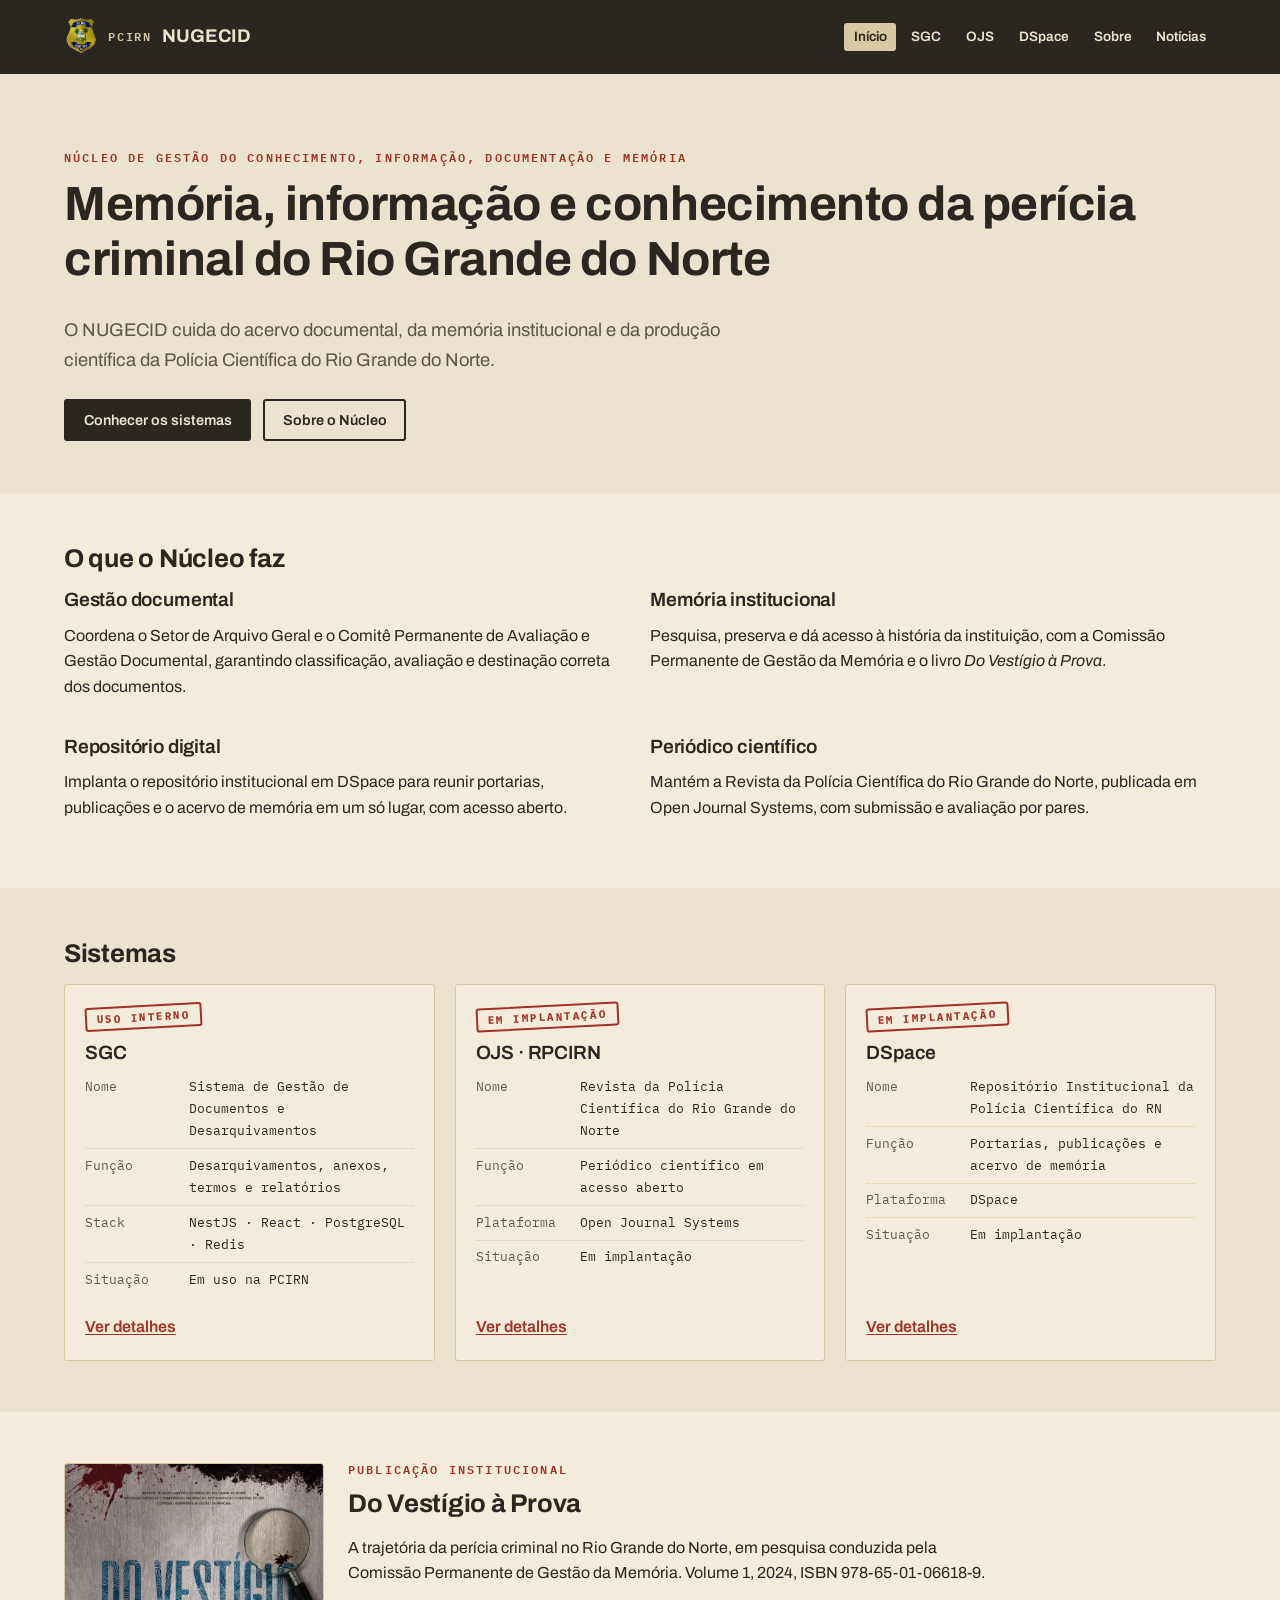
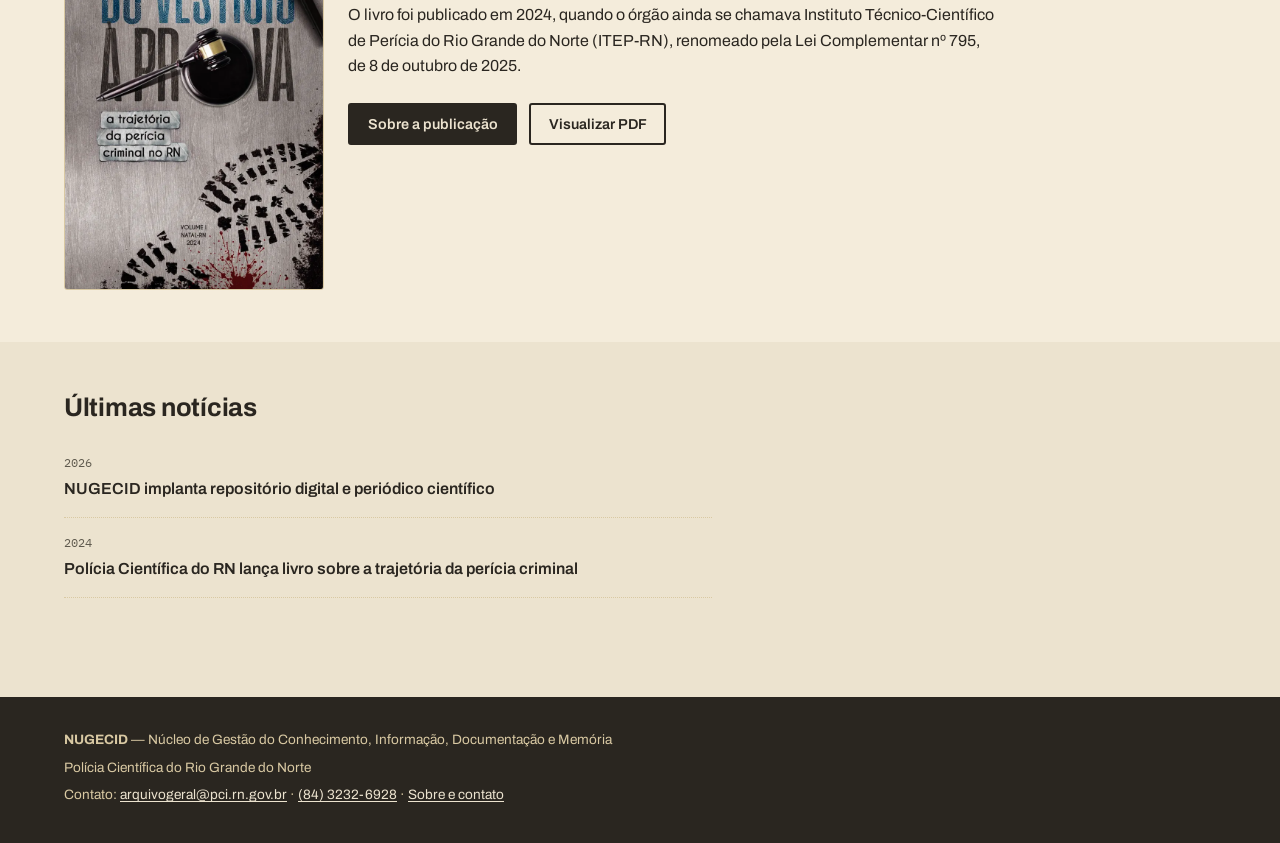
==== commit e1c17639: "feat: adiciona o brasao oficial da PCIRN no cabecalho de todas as paginas" ====
--- a/index.html
+++ b/index.html
@@ -22,6 +22,7 @@
 <header class="site-header">
   <div class="wrap">
     <a class="brand" href="index.html">
+      <img class="brand-logo" src="assets/img/brasao-pcirn.webp" width="83" height="110" loading="lazy" alt="Brasão da Polícia Científica do RN">
       <span class="brand-mark">PCIRN</span>
       <span class="brand-name">NUGECID</span>
     </a>
--- a/assets/css/site.css
+++ b/assets/css/site.css
@@ -66,7 +66,8 @@
   align-items: center; justify-content: space-between;
   padding-block: 0.9rem;
 }
-.brand { display: flex; align-items: baseline; gap: 0.6rem; color: var(--paper); text-decoration: none; }
+.brand { display: flex; align-items: center; gap: 0.65rem; color: var(--paper); text-decoration: none; }
+.brand-logo { width: 34px; height: auto; flex-shrink: 0; display: block; }
 .brand-mark {
   font: 600 0.72rem/1 "IBM Plex Mono", monospace;
   letter-spacing: 0.14em; text-transform: uppercase; color: var(--kraft);
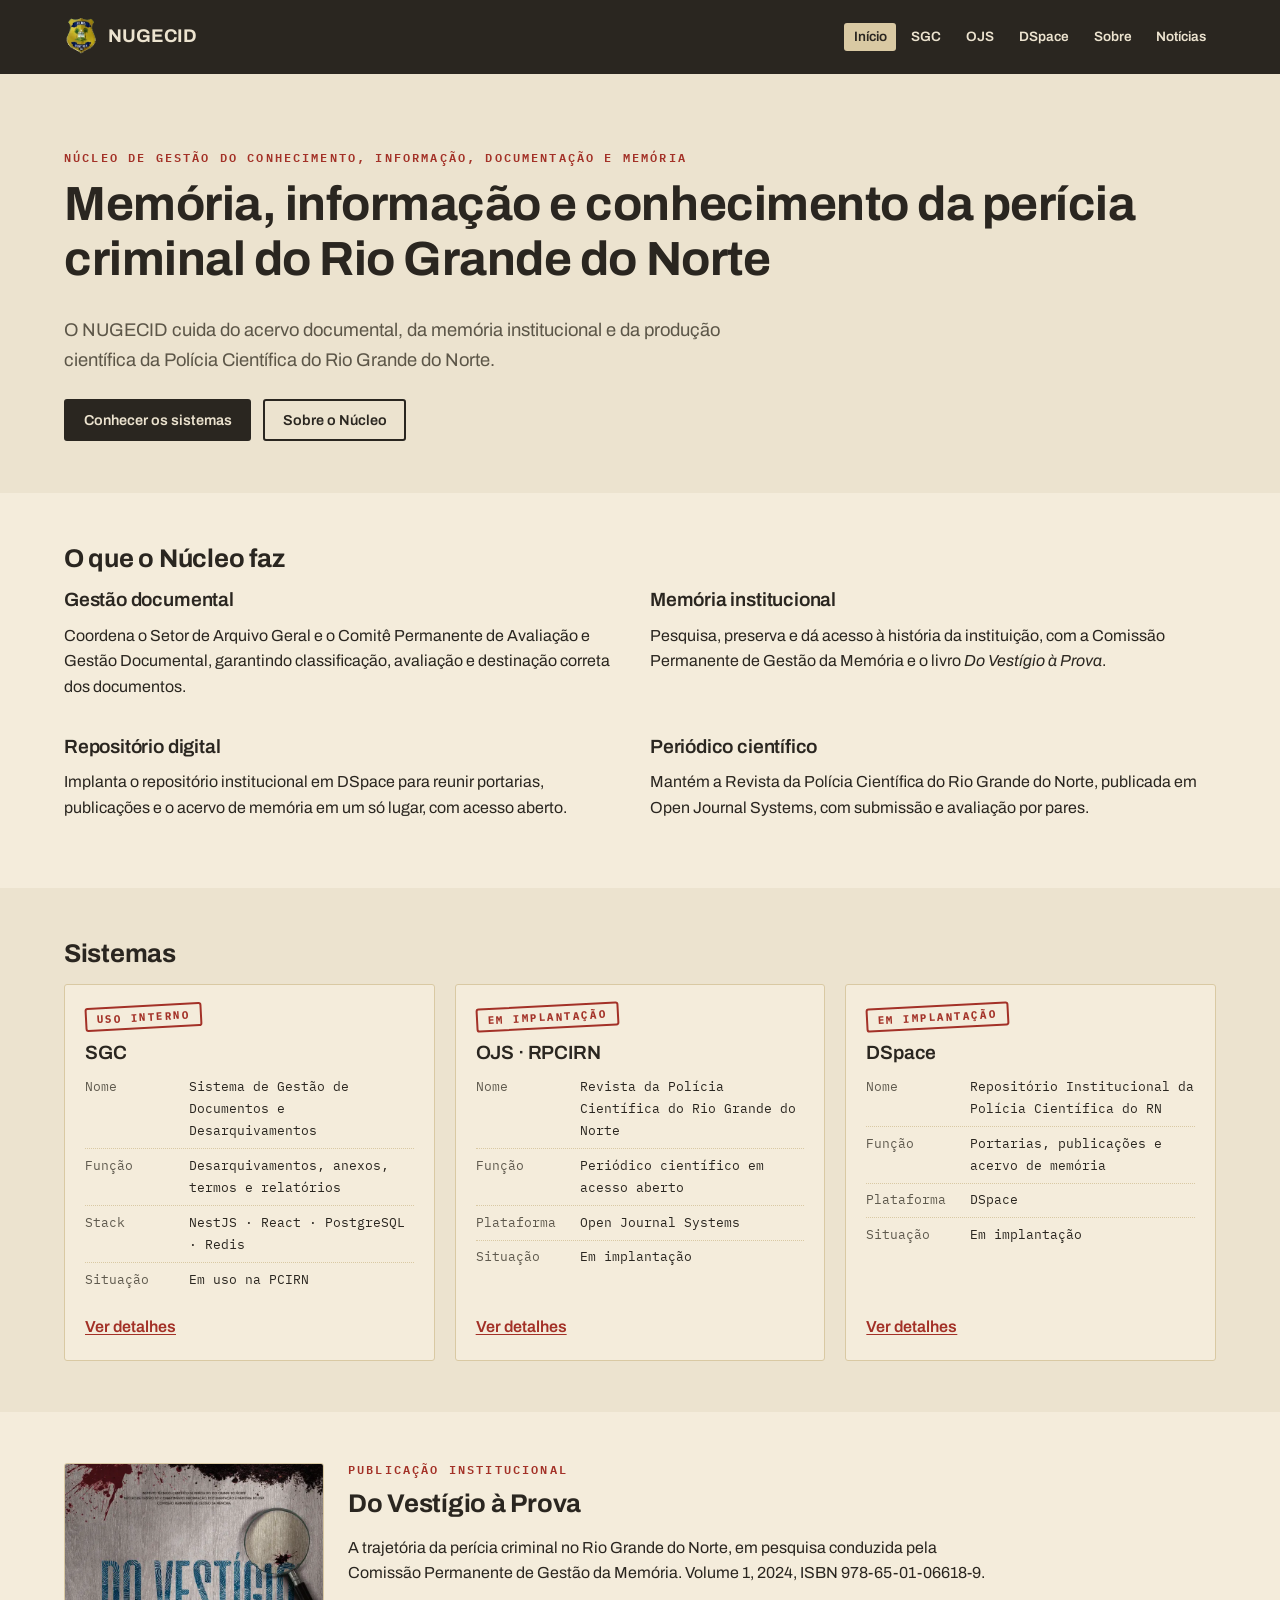
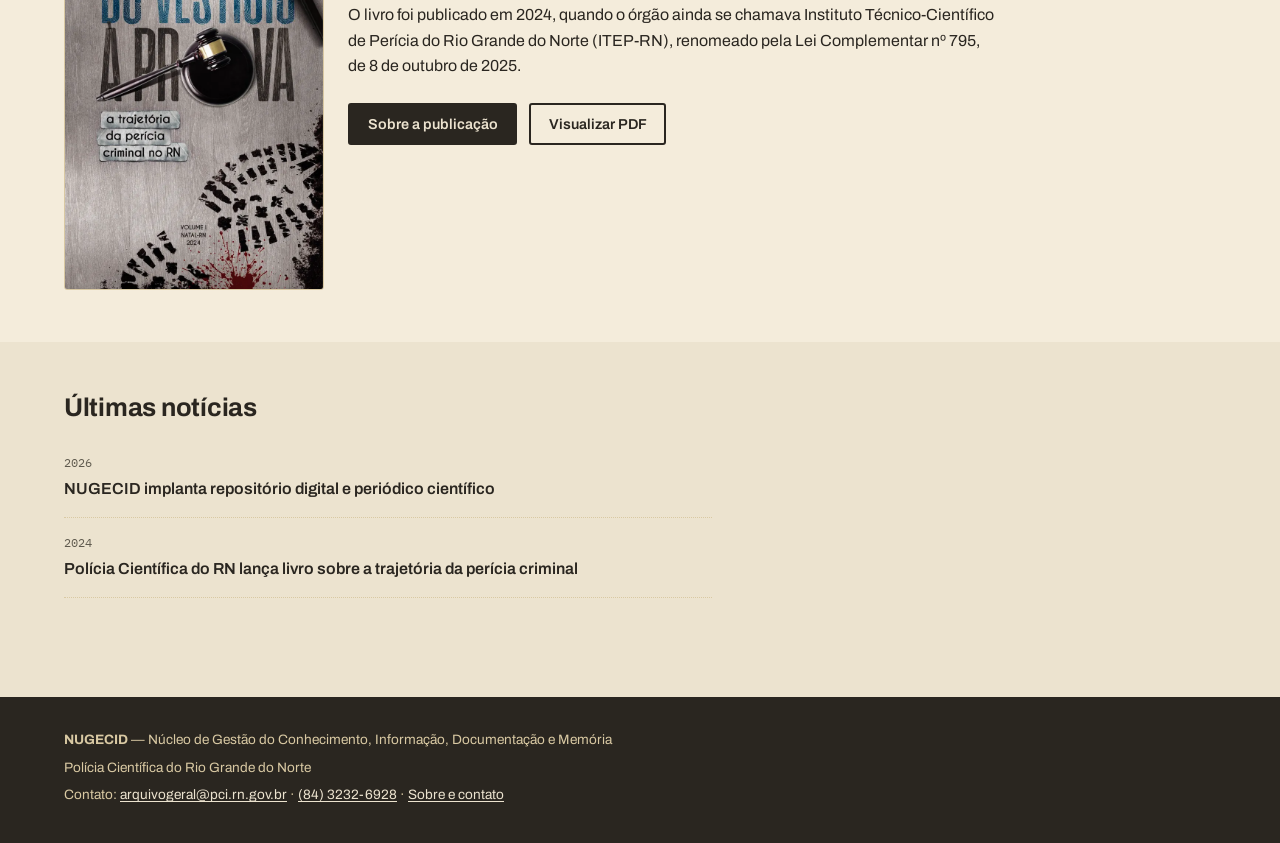
==== commit 88e98dee: "refactor: remove nome PCIRN do cabecalho, mantendo apenas o brasao e NUGECID" ====
--- a/index.html
+++ b/index.html
@@ -23,7 +23,6 @@
   <div class="wrap">
     <a class="brand" href="index.html">
       <img class="brand-logo" src="assets/img/brasao-pcirn.webp" width="83" height="110" loading="lazy" alt="Brasão da Polícia Científica do RN">
-      <span class="brand-mark">PCIRN</span>
       <span class="brand-name">NUGECID</span>
     </a>
     <nav class="site-nav" aria-label="Principal">
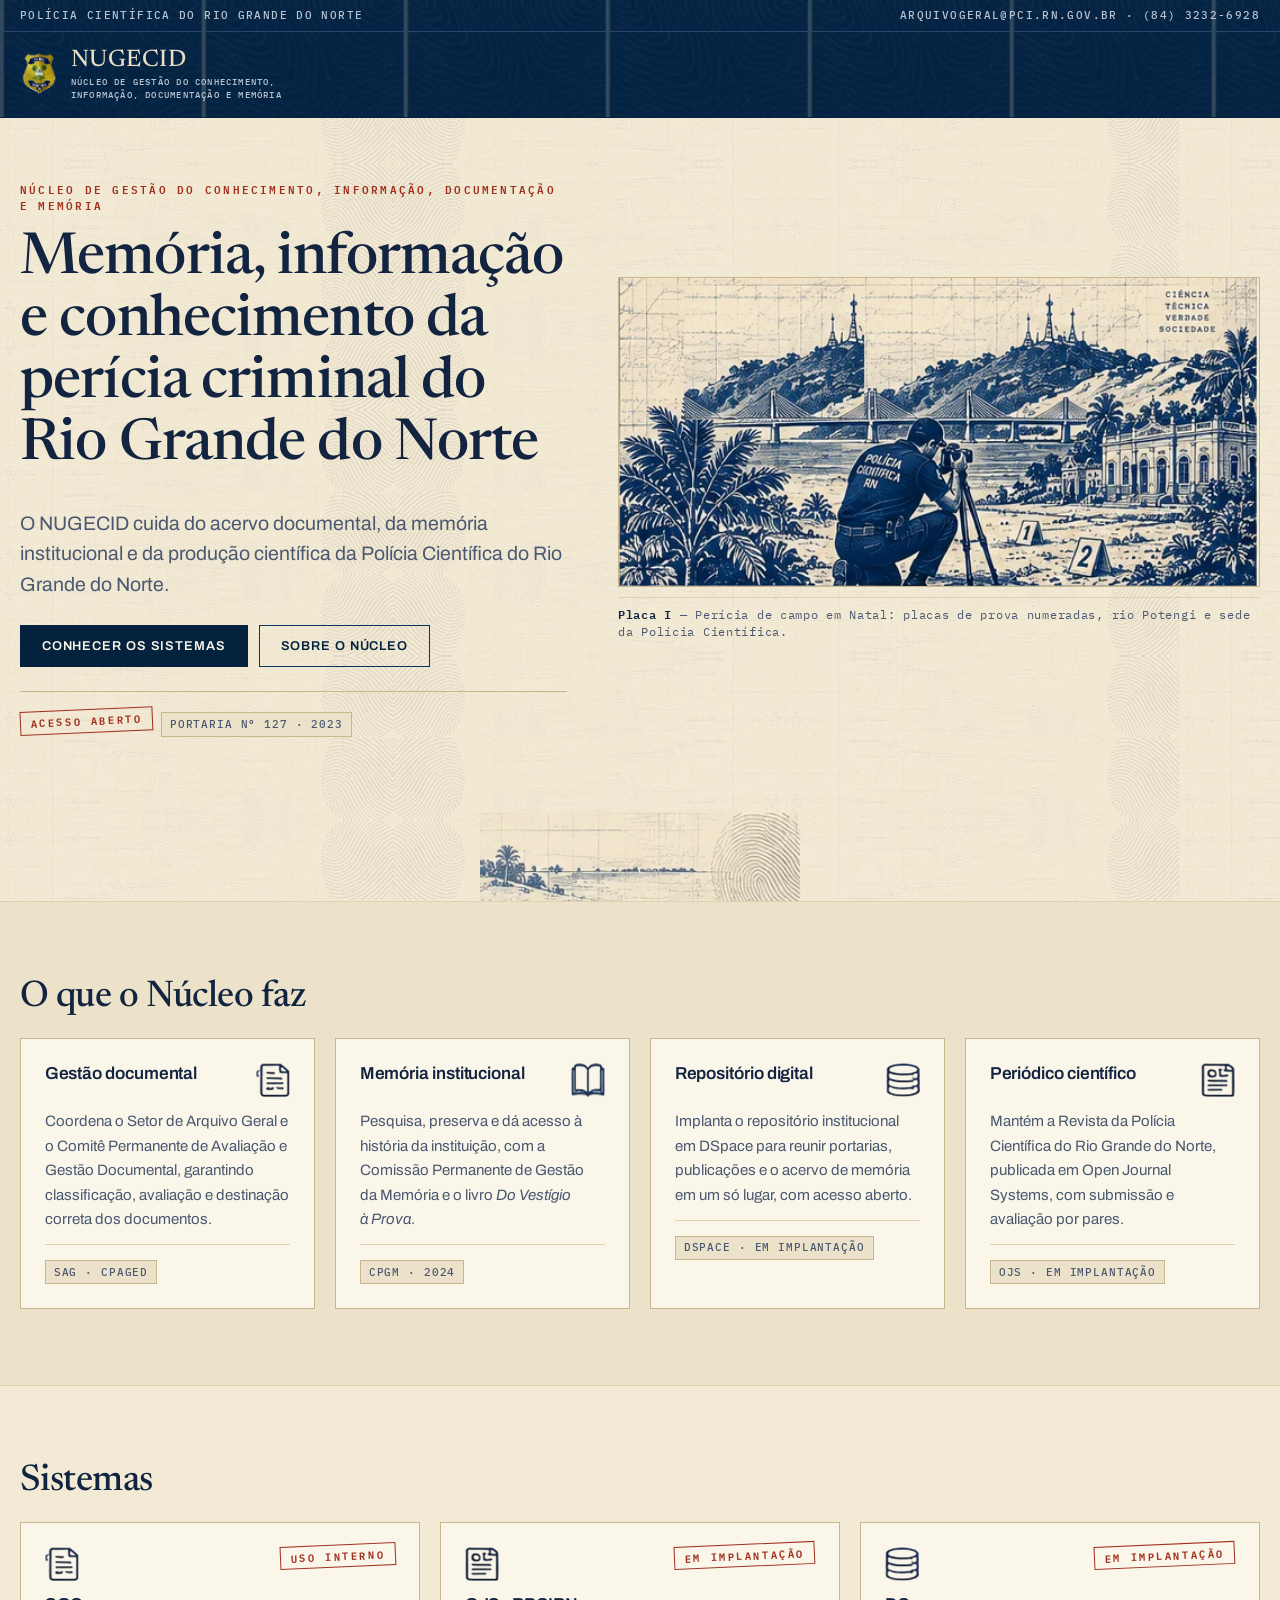
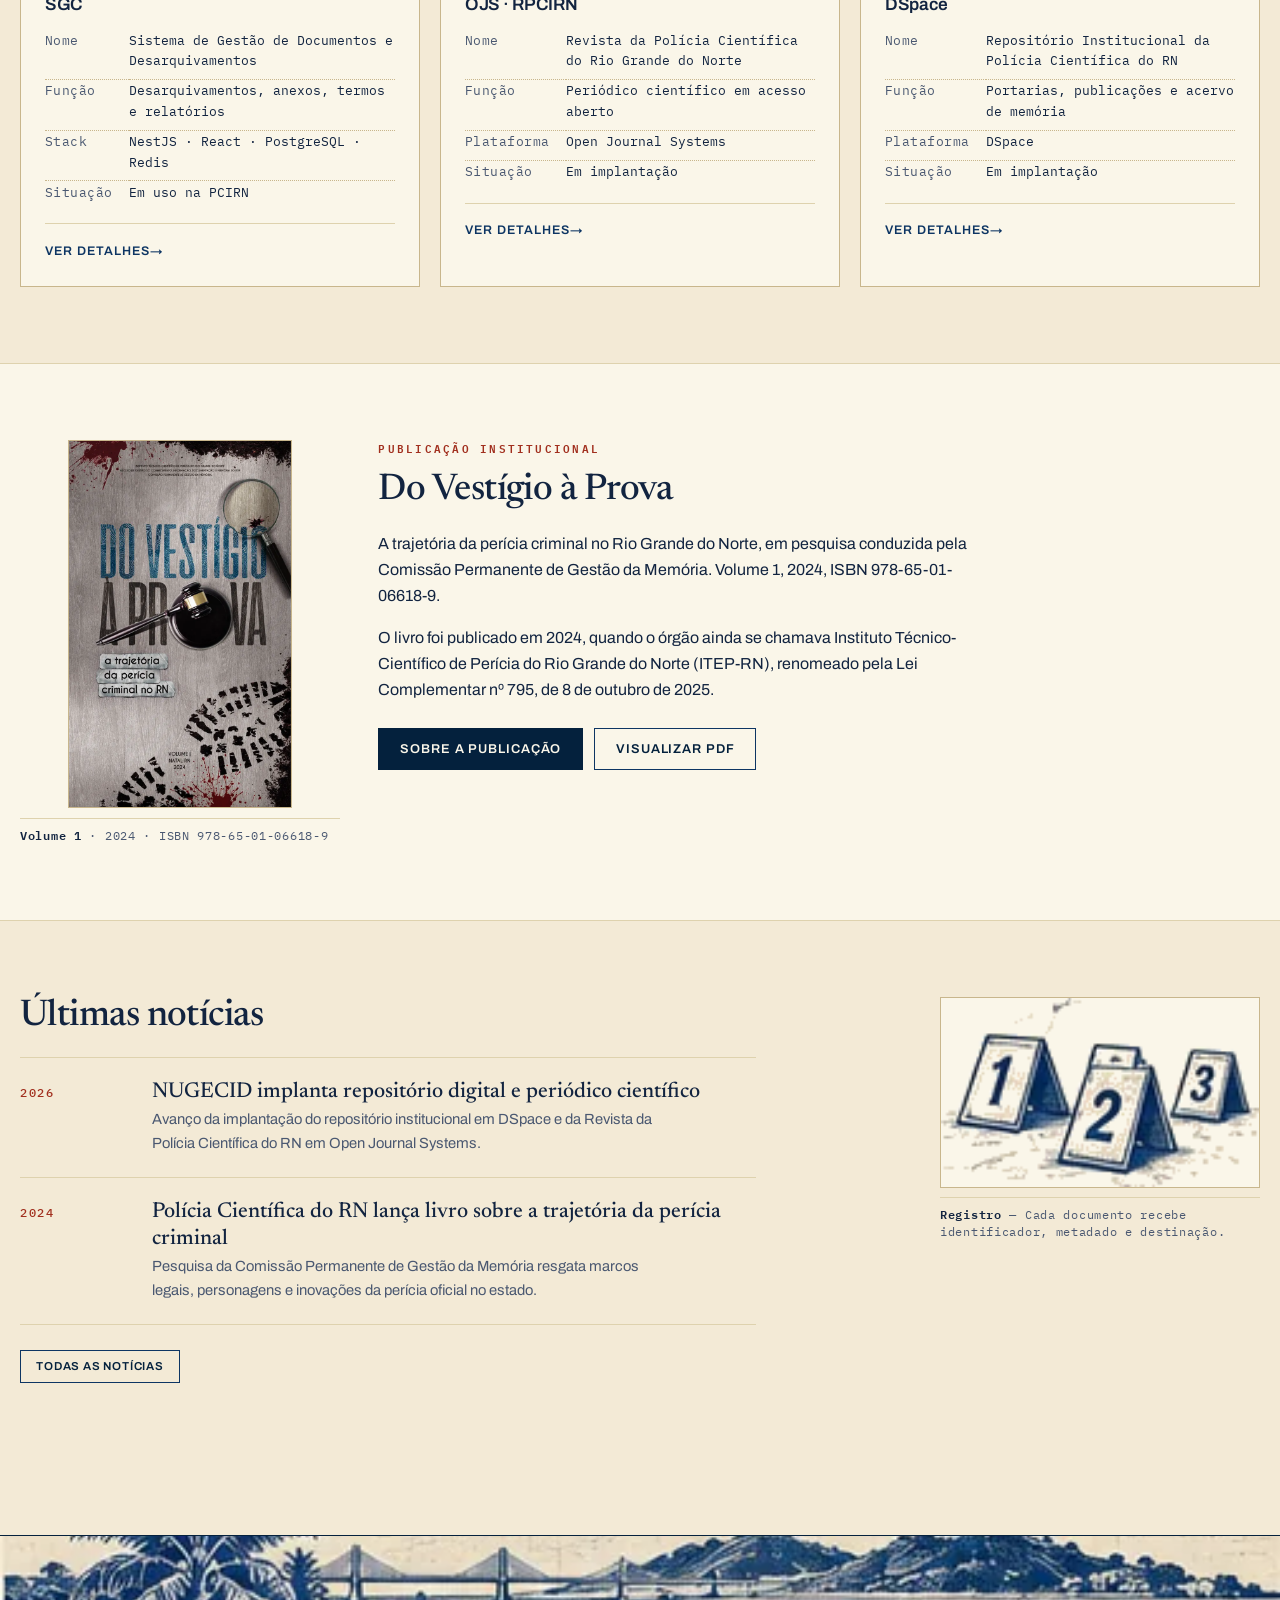
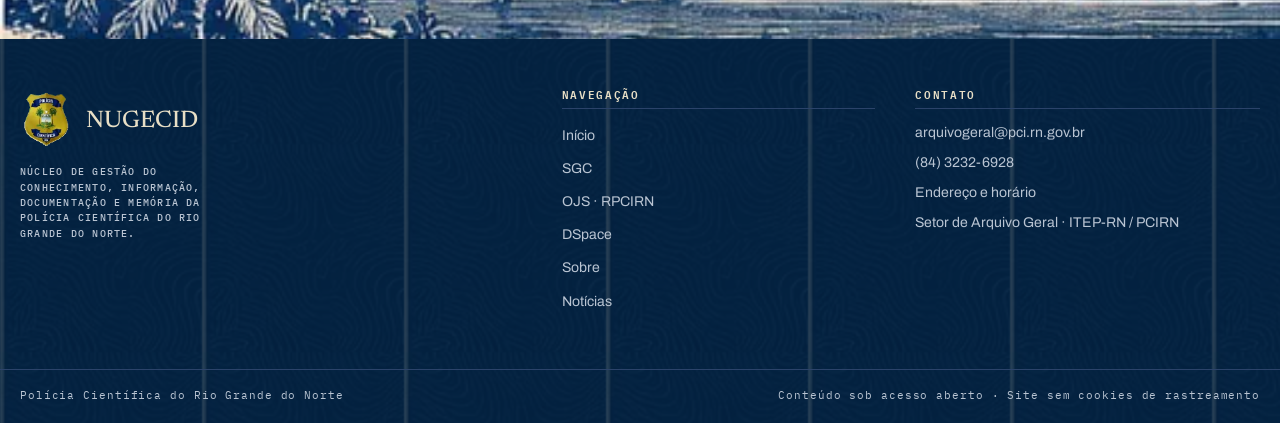
==== commit b75226e3: "feat(design): identidade editorial marfim e azul-marinho com gravuras do mockup Refatora a UI de tod" ====
--- a/index.html
+++ b/index.html
@@ -13,69 +13,117 @@
 <link rel="canonical" href="https://kevintestegit.github.io/nugecid-site/">
 <link rel="preconnect" href="https://fonts.googleapis.com">
 <link rel="preconnect" href="https://fonts.gstatic.com" crossorigin>
-<link href="https://fonts.googleapis.com/css2?family=Archivo:wght@400;600;700&family=IBM+Plex+Mono:wght@400;600&display=swap" rel="stylesheet">
+<link href="https://fonts.googleapis.com/css2?family=Archivo:wght@400;500;600;700&family=IBM+Plex+Mono:wght@400;500;600&family=Newsreader:ital,wght@0,400;0,500;0,600;1,400&display=swap" rel="stylesheet">
 <link rel="stylesheet" href="assets/css/site.css">
 </head>
 <body>
 <a class="skip-link" href="#conteudo">Pular para o conteúdo</a>
 
 <header class="site-header">
-  <div class="wrap">
+  <div class="barra-institucional">
+    <div class="wrap">
+      <p>Polícia Científica do Rio Grande do Norte</p>
+      <p><a href="mailto:arquivogeral@pci.rn.gov.br">arquivogeral@pci.rn.gov.br</a> · <a href="tel:+558432326928">(84) 3232-6928</a></p>
+    </div>
+  </div>
+  <div class="wrap site-header__inner">
     <a class="brand" href="index.html">
       <img class="brand-logo" src="assets/img/brasao-pcirn.webp" width="83" height="110" loading="lazy" alt="Brasão da Polícia Científica do RN">
-      <span class="brand-name">NUGECID</span>
+      <span class="brand-text">
+        <span class="brand-name">NUGECID</span>
+        <span class="brand-sub">Núcleo de Gestão do Conhecimento, Informação, Documentação e Memória</span>
+      </span>
     </a>
-    <nav class="site-nav" aria-label="Principal">
-      <a href="index.html" aria-current="page">Início</a>
-      <a href="sgc.html">SGC</a>
-      <a href="ojs.html">OJS</a>
-      <a href="dspace.html">DSpace</a>
-      <a href="sobre.html">Sobre</a>
-      <a href="noticias.html">Notícias</a>
-    </nav>
+    <details class="menu">
+      <summary class="menu__toggle"><span class="menu__bars" aria-hidden="true"></span><span>Menu</span></summary>
+      <nav class="menu__lista" aria-label="Principal">
+        <ul>
+          <li><a href="index.html" aria-current="page"><span class="menu__num">01</span>Início</a></li>
+          <li><a href="sgc.html"><span class="menu__num">02</span>SGC</a></li>
+          <li><a href="ojs.html"><span class="menu__num">03</span>OJS · RPCIRN</a></li>
+          <li><a href="dspace.html"><span class="menu__num">04</span>DSpace</a></li>
+          <li><a href="sobre.html"><span class="menu__num">05</span>Sobre</a></li>
+          <li><a href="noticias.html"><span class="menu__num">06</span>Notícias</a></li>
+        </ul>
+      </nav>
+    </details>
   </div>
 </header>
 
 <main id="conteudo">
 
   <section class="hero">
-    <div class="wrap">
-      <span class="kicker">Núcleo de Gestão do Conhecimento, Informação, Documentação e Memória</span>
-      <!-- CONFIRMAR: titulo oficial do hero -->
-      <h1>Memória, informação e conhecimento da perícia criminal do Rio Grande do Norte</h1>
-      <p class="lead">O NUGECID cuida do acervo documental, da memória institucional e da produção
-      científica da Polícia Científica do Rio Grande do Norte.</p>
-      <div class="actions">
-        <a class="btn" href="#sistemas">Conhecer os sistemas</a>
-        <a class="btn btn--ghost" href="sobre.html">Sobre o Núcleo</a>
-      </div>
-    </div>
-  </section>
+    <div class="wrap hero__grid">
+      <div>
+        <span class="kicker">Núcleo de Gestão do Conhecimento, Informação, Documentação e Memória</span>
+        <!-- CONFIRMAR: titulo oficial do hero -->
+        <h1>Memória, informação e conhecimento da perícia criminal do Rio Grande do Norte</h1>
+        <p class="lead">O NUGECID cuida do acervo documental, da memória institucional e da produção
+        científica da Polícia Científica do Rio Grande do Norte.</p>
+        <div class="actions">
+          <a class="btn" href="#sistemas">Conhecer os sistemas</a>
+          <a class="btn btn--ghost" href="sobre.html">Sobre o Núcleo</a>
+        </div>
+        <div class="hero__meta">
+          <span class="stamp">Acesso aberto</span>
+          <span class="tag">Portaria nº 127 · 2023</span>
+        </div>
+      </div>
+      <figure class="plate">
+        <img src="assets/img/hero-pericia.webp" width="569" height="274" loading="lazy"
+          alt="Gravura em estilo blueprint de um perito com câmera sobre tripé em frente ao rio Potengi, à ponte e ao morro de Natal, placas de prova numeradas e a sede da Polícia Científica">
+        <figcaption><b>Placa I</b> — Perícia de campo em Natal: placas de prova numeradas, rio Potengi e sede da Polícia Científica.</figcaption>
+      </figure>
+    </div>
+  </section>
+
+  <img class="divider" src="assets/img/separador-h.webp" width="298" height="82" loading="lazy" alt="">
 
   <section class="section section--alt">
     <div class="wrap">
       <h2>O que o Núcleo faz</h2>
-      <div class="grid-2">
-        <div>
-          <h3>Gestão documental</h3>
+      <div class="grid-4">
+
+        <article class="ficha">
+          <div class="ficha__topo">
+            <h3>Gestão documental</h3>
+            <img class="ficha__icone" src="assets/img/icones/gestao-documental.webp" width="51" height="56" loading="lazy" alt="">
+          </div>
           <p>Coordena o Setor de Arquivo Geral e o Comitê Permanente de Avaliação e Gestão
           Documental, garantindo classificação, avaliação e destinação correta dos documentos.</p>
-        </div>
-        <div>
-          <h3>Memória institucional</h3>
+          <p class="ficha__rodape"><span class="tag">SAG · CPAGED</span></p>
+        </article>
+
+        <article class="ficha">
+          <div class="ficha__topo">
+            <h3>Memória institucional</h3>
+            <img class="ficha__icone" src="assets/img/icones/memoria-institucional.webp" width="59" height="46" loading="lazy" alt="">
+          </div>
           <p>Pesquisa, preserva e dá acesso à história da instituição, com a Comissão Permanente de
           Gestão da Memória e o livro <em>Do Vestígio à Prova</em>.</p>
-        </div>
-        <div>
-          <h3>Repositório digital</h3>
+          <p class="ficha__rodape"><span class="tag">CPGM · 2024</span></p>
+        </article>
+
+        <article class="ficha">
+          <div class="ficha__topo">
+            <h3>Repositório digital</h3>
+            <img class="ficha__icone" src="assets/img/icones/repositorio-digital.webp" width="48" height="56" loading="lazy" alt="">
+          </div>
           <p>Implanta o repositório institucional em DSpace para reunir portarias, publicações e
           o acervo de memória em um só lugar, com acesso aberto.</p>
-        </div>
-        <div>
-          <h3>Periódico científico</h3>
+          <p class="ficha__rodape"><span class="tag">DSpace · Em implantação</span></p>
+        </article>
+
+        <article class="ficha">
+          <div class="ficha__topo">
+            <h3>Periódico científico</h3>
+            <img class="ficha__icone" src="assets/img/icones/periodico-cientifico.webp" width="49" height="56" loading="lazy" alt="">
+          </div>
           <p>Mantém a Revista da Polícia Científica do Rio Grande do Norte, publicada em Open
           Journal Systems, com submissão e avaliação por pares.</p>
-        </div>
+          <p class="ficha__rodape"><span class="tag">OJS · Em implantação</span></p>
+        </article>
+
       </div>
     </div>
   </section>
@@ -86,7 +134,10 @@
       <div class="grid-3">
 
         <article class="ficha">
-          <span class="stamp">Uso interno</span>
+          <div class="ficha__topo">
+            <img class="ficha__icone" src="assets/img/icones/gestao-documental.webp" width="51" height="56" loading="lazy" alt="">
+            <span class="stamp">Uso interno</span>
+          </div>
           <h3>SGC</h3>
           <dl>
             <dt>Nome</dt><dd>Sistema de Gestão de Documentos e Desarquivamentos</dd>
@@ -94,11 +145,14 @@
             <dt>Stack</dt><dd>NestJS · React · PostgreSQL · Redis</dd>
             <dt>Situação</dt><dd>Em uso na PCIRN</dd>
           </dl>
-          <a class="ficha-link" href="sgc.html">Ver detalhes</a>
-        </article>
-
-        <article class="ficha">
-          <span class="stamp">Em implantação</span>
+          <p class="ficha__rodape"><a class="ficha-link" href="sgc.html">Ver detalhes</a></p>
+        </article>
+
+        <article class="ficha">
+          <div class="ficha__topo">
+            <img class="ficha__icone" src="assets/img/icones/periodico-cientifico.webp" width="49" height="56" loading="lazy" alt="">
+            <span class="stamp">Em implantação</span>
+          </div>
           <h3>OJS · RPCIRN</h3>
           <dl>
             <dt>Nome</dt><dd>Revista da Polícia Científica do Rio Grande do Norte</dd>
@@ -106,11 +160,14 @@
             <dt>Plataforma</dt><dd>Open Journal Systems</dd>
             <dt>Situação</dt><dd>Em implantação</dd>
           </dl>
-          <a class="ficha-link" href="ojs.html">Ver detalhes</a>
-        </article>
-
-        <article class="ficha">
-          <span class="stamp">Em implantação</span>
+          <p class="ficha__rodape"><a class="ficha-link" href="ojs.html">Ver detalhes</a></p>
+        </article>
+
+        <article class="ficha">
+          <div class="ficha__topo">
+            <img class="ficha__icone" src="assets/img/icones/repositorio-digital.webp" width="48" height="56" loading="lazy" alt="">
+            <span class="stamp">Em implantação</span>
+          </div>
           <h3>DSpace</h3>
           <dl>
             <dt>Nome</dt><dd>Repositório Institucional da Polícia Científica do RN</dd>
@@ -118,64 +175,118 @@
             <dt>Plataforma</dt><dd>DSpace</dd>
             <dt>Situação</dt><dd>Em implantação</dd>
           </dl>
-          <a class="ficha-link" href="dspace.html">Ver detalhes</a>
-        </article>
-
-      </div>
-    </div>
-  </section>
-
-  <section class="section section--alt">
-    <div class="wrap livro">
-      <figure class="print livro-capa">
-        <img src="assets/img/livro-capa.webp" width="700" height="1154" loading="lazy"
-          alt="Capa do livro Do Vestígio à Prova: A Trajetória da Perícia Criminal no Rio Grande do Norte">
-      </figure>
+          <p class="ficha__rodape"><a class="ficha-link" href="dspace.html">Ver detalhes</a></p>
+        </article>
+
+      </div>
+    </div>
+  </section>
+
+  <section class="section section--paper">
+    <div class="wrap split split--wide">
+      <div class="split__aside">
+        <figure class="plate plate--retrato">
+          <img src="assets/img/livro-capa.webp" width="700" height="1154" loading="lazy"
+            alt="Capa do livro Do Vestígio à Prova: A Trajetória da Perícia Criminal no Rio Grande do Norte">
+          <figcaption><b>Volume 1</b> · 2024 · ISBN 978-65-01-06618-9</figcaption>
+        </figure>
+      </div>
       <div>
-      <span class="kicker">Publicação institucional</span>
-      <h2>Do Vestígio à Prova</h2>
-      <p>A trajetória da perícia criminal no Rio Grande do Norte, em pesquisa conduzida pela
-      Comissão Permanente de Gestão da Memória. Volume 1, 2024, ISBN 978-65-01-06618-9.</p>
-      <p>O livro foi publicado em 2024, quando o órgão ainda se chamava Instituto
-      Técnico-Científico de Perícia do Rio Grande do Norte (ITEP-RN), renomeado pela
-      Lei Complementar nº 795, de 8 de outubro de 2025.</p>
-      <div class="actions">
-        <a class="btn" href="noticia-lancamento-livro.html">Sobre a publicação</a>
-        <a class="btn btn--ghost" href="https://drive.google.com/file/d/1_Sdru5ukTgvIwmae3blHcrNwCr5tB6G5/view"
-          target="_blank" rel="noopener">Visualizar PDF
-          <span class="visually-hidden">(abre em nova aba)</span></a>
-      </div>
+        <span class="kicker">Publicação institucional</span>
+        <h2>Do Vestígio à Prova</h2>
+        <p>A trajetória da perícia criminal no Rio Grande do Norte, em pesquisa conduzida pela
+        Comissão Permanente de Gestão da Memória. Volume 1, 2024, ISBN 978-65-01-06618-9.</p>
+        <p>O livro foi publicado em 2024, quando o órgão ainda se chamava Instituto
+        Técnico-Científico de Perícia do Rio Grande do Norte (ITEP-RN), renomeado pela
+        Lei Complementar nº 795, de 8 de outubro de 2025.</p>
+        <div class="actions">
+          <a class="btn" href="noticia-lancamento-livro.html">Sobre a publicação</a>
+          <a class="btn btn--ghost" href="https://drive.google.com/file/d/1_Sdru5ukTgvIwmae3blHcrNwCr5tB6G5/view"
+            target="_blank" rel="noopener">Visualizar PDF
+            <span class="visually-hidden">(abre em nova aba)</span></a>
+        </div>
       </div>
     </div>
   </section>
 
   <section class="section">
-    <div class="wrap">
-      <h2>Últimas notícias</h2>
-      <ul class="news-list">
-        <!-- CONFIRMAR: data -->
-        <li>
-          <time datetime="2026">2026</time>
-          <a href="noticia-sistemas-implantacao.html">NUGECID implanta repositório digital e periódico científico</a>
-        </li>
-        <!-- CONFIRMAR: data -->
-        <li>
-          <time datetime="2024">2024</time>
-          <a href="noticia-lancamento-livro.html">Polícia Científica do RN lança livro sobre a trajetória da perícia criminal</a>
-        </li>
+    <div class="wrap split split--sticky">
+      <div>
+        <h2>Últimas notícias</h2>
+        <ul class="news-list">
+          <!-- CONFIRMAR: data -->
+          <li>
+            <time datetime="2026">2026</time>
+            <div>
+              <a href="noticia-sistemas-implantacao.html">NUGECID implanta repositório digital e periódico científico</a>
+              <p class="news-list__resumo">Avanço da implantação do repositório institucional em DSpace
+              e da Revista da Polícia Científica do RN em Open Journal Systems.</p>
+            </div>
+          </li>
+          <!-- CONFIRMAR: data -->
+          <li>
+            <time datetime="2024">2024</time>
+            <div>
+              <a href="noticia-lancamento-livro.html">Polícia Científica do RN lança livro sobre a trajetória da perícia criminal</a>
+              <p class="news-list__resumo">Pesquisa da Comissão Permanente de Gestão da Memória
+              resgata marcos legais, personagens e inovações da perícia oficial no estado.</p>
+            </div>
+          </li>
+        </ul>
+        <div class="actions">
+          <a class="btn btn--ghost btn--sm" href="noticias.html">Todas as notícias</a>
+        </div>
+      </div>
+      <aside class="split__aside">
+        <figure class="plate">
+          <img src="assets/img/ilustracao-evidencias.webp" width="125" height="74" loading="lazy"
+            alt="Gravura de placas de prova numeradas 1, 2 e 3 sobre o solo">
+          <figcaption><b>Registro</b> — Cada documento recebe identificador, metadado e destinação.</figcaption>
+        </figure>
+      </aside>
+    </div>
+  </section>
+
+</main>
+
+<footer class="site-footer">
+  <div class="footer__paisagem">
+    <img src="assets/img/footer-paisagem.webp" width="511" height="82" loading="lazy" alt=""
+      role="presentation">
+  </div>
+  <div class="wrap footer__grid">
+    <div>
+      <div class="footer__brand">
+        <img src="assets/img/brasao-pcirn.webp" width="83" height="110" loading="lazy" alt="Brasão da Polícia Científica do RN">
+        <span class="footer__brand-name">NUGECID</span>
+      </div>
+      <p class="footer__brand-sub">Núcleo de Gestão do Conhecimento, Informação, Documentação e
+      Memória da Polícia Científica do Rio Grande do Norte.</p>
+    </div>
+    <div class="footer__col">
+      <h4>Navegação</h4>
+      <ul>
+        <li><a href="index.html">Início</a></li>
+        <li><a href="sgc.html">SGC</a></li>
+        <li><a href="ojs.html">OJS · RPCIRN</a></li>
+        <li><a href="dspace.html">DSpace</a></li>
+        <li><a href="sobre.html">Sobre</a></li>
+        <li><a href="noticias.html">Notícias</a></li>
       </ul>
     </div>
-  </section>
-
-</main>
-
-<footer class="site-footer">
-  <div class="wrap">
-    <p><strong>NUGECID</strong> — Núcleo de Gestão do Conhecimento, Informação, Documentação e Memória</p>
-    <p>Polícia Científica do Rio Grande do Norte</p>
-    <p>Contato: <a href="mailto:arquivogeral@pci.rn.gov.br">arquivogeral@pci.rn.gov.br</a> ·
-    <a href="tel:+558432326928">(84) 3232-6928</a> ·
-    <a href="sobre.html">Sobre e contato</a></p>
+    <div class="footer__col">
+      <h4>Contato</h4>
+      <p><a href="mailto:arquivogeral@pci.rn.gov.br">arquivogeral@pci.rn.gov.br</a></p>
+      <p><a href="tel:+558432326928">(84) 3232-6928</a></p>
+      <p><a href="sobre.html#contato">Endereço e horário</a></p>
+      <p>Setor de Arquivo Geral · ITEP-RN / PCIRN</p>
+    </div>
+  </div>
+  <div class="footer__base">
+    <div class="wrap">
+      <p>Polícia Científica do Rio Grande do Norte</p>
+      <p>Conteúdo sob acesso aberto · Site sem cookies de rastreamento</p>
+    </div>
   </div>
 </footer>
 
--- a/assets/css/site.css
+++ b/assets/css/site.css
@@ -1,208 +1,772 @@
-/* Site NUGECID — identidade "Dossie manila" */
+/* ==========================================================================
+   NUGECID — sistema visual
+   Identidade editorial: arquivo científico, perícia criminal, memória
+   documental da Polícia Científica do Rio Grande do Norte.
+
+   Ordem: tokens -> base -> tipografia -> layout -> componentes -> páginas.
+   ========================================================================== */
+
+/* ---------- 1. Tokens ---------------------------------------------------- */
+
 :root {
-  --paper: #ece3cf;
-  --paper-light: #f4ecdb;
-  --kraft: #d9c9a3;
-  --ink: #2a2620;
-  --ink-soft: #5c5648;
-  --archive: #5f5a4e;
-  --stamp: #a33127;
-  --ease-out: cubic-bezier(0.23, 1, 0.32, 1);
-  --radius: 3px;
-  --key-w: 6.5rem;
-  --wrap: 72rem;
-}
+  /* Papel e tinta. --paper e' exatamente a cor de fundo das gravuras. */
+  --paper: #f3ead6;
+  --paper-2: #faf6e9;
+  --paper-3: #ece2ca;
+  --rule: #c8b68c;
+  --rule-2: #ded2ae;
+
+  --ink: #122440;
+  --ink-2: #4a5871;
+
+  --navy: #04213d;
+  --navy-2: #0d3563;
+  --on-navy: #e8dfc6;
+  --on-navy-2: #b9c4d2;
+  --on-navy-rule: #2b436a;
+
+  --stamp: #a12f1e;
+  --stamp-2: #c25a3a;
+  --green: #1c6248;
+
+  /* Tipografia */
+  --serif: "Newsreader", "Iowan Old Style", Palatino, Georgia, serif;
+  --sans: "Archivo", system-ui, -apple-system, "Segoe UI", sans-serif;
+  --mono: "IBM Plex Mono", ui-monospace, "Courier New", monospace;
+
+  /* Medidas */
+  --wrap: 78rem;
+  --measure: 66ch;
+  --sp-section: clamp(2.75rem, 1.4rem + 4.2vw, 5.25rem);
+  --sp-block: clamp(1rem, 0.6rem + 1.2vw, 1.5rem);
+
+  --tap: 2px;                       /* hairline */
+  --ease: cubic-bezier(0.23, 1, 0.32, 1);
+}
+
+/* ---------- 2. Base ------------------------------------------------------ */
 
 *, *::before, *::after { box-sizing: border-box; }
 
-html { -webkit-text-size-adjust: 100%; }
+html {
+  -webkit-text-size-adjust: 100%;
+  scroll-behavior: smooth;
+}
 
 body {
   margin: 0;
   background: var(--paper);
   color: var(--ink);
-  font: 400 1rem/1.6 Archivo, system-ui, sans-serif;
+  font: 400 1rem/1.62 var(--sans);
+  -webkit-font-smoothing: antialiased;
+}
+
+/* Textura de papel: carta, mapa e impressao digital, bem discreta. */
+body::before {
+  content: "";
+  position: fixed;
+  inset: 0;
+  z-index: -1;
+  background: url("../img/textura-papel.webp") repeat;
+  background-size: 1179px 246px;
+  opacity: 0.14;
 }
 
 img { max-width: 100%; height: auto; display: block; }
 
 a {
-  color: var(--stamp);
+  color: var(--navy-2);
+  text-decoration: underline;
   text-decoration-thickness: 1px;
-  text-underline-offset: 2px;
-  transition: color 160ms var(--ease-out);
-}
-
-h1, h2, h3 { line-height: 1.15; letter-spacing: -0.01em; margin: 0 0 0.6em; }
-h1 { font-size: clamp(2rem, 5vw, 3rem); font-weight: 700; }
-h2 { font-size: 1.6rem; font-weight: 700; }
-h3 { font-size: 1.2rem; font-weight: 600; }
-
-p { margin: 0 0 1em; max-width: 72ch; }
-
-a:focus-visible, button:focus-visible {
+  text-underline-offset: 0.22em;
+  transition: color 160ms var(--ease);
+}
+
+h1, h2, h3, h4 { margin: 0 0 0.55em; text-wrap: balance; }
+h1, h2 { font-family: var(--serif); font-weight: 500; line-height: 1.08; letter-spacing: -0.015em; }
+h1 { font-size: clamp(2.15rem, 1.2rem + 3.7vw, 3.6rem); }
+h2 { font-size: clamp(1.6rem, 1.15rem + 1.7vw, 2.3rem); }
+h3 { font: 600 1.08rem/1.3 var(--sans); letter-spacing: -0.005em; }
+h4 { font: 600 0.72rem/1.3 var(--mono); letter-spacing: 0.16em; text-transform: uppercase; color: var(--ink-2); }
+
+p { margin: 0 0 1em; max-width: var(--measure); text-wrap: pretty; }
+p:last-child { margin-bottom: 0; }
+
+ul, ol { padding-left: 1.25rem; }
+li { margin-bottom: 0.4rem; }
+
+strong { font-weight: 600; }
+em { font-style: italic; }
+
+:focus-visible {
   outline: 2px solid var(--stamp);
   outline-offset: 2px;
 }
-.site-header a:focus-visible, .site-footer a:focus-visible { outline-color: var(--kraft); }
-
-.wrap { width: min(100% - 2.5rem, var(--wrap)); margin-inline: auto; }
-
-.skip-link { position: absolute; left: -999px; }
-.skip-link:focus {
-  left: 1rem; top: 1rem; z-index: 10;
-  background: var(--ink); color: var(--paper); padding: 0.5rem 0.75rem;
-}
-.visually-hidden {
-  position: absolute; width: 1px; height: 1px;
-  margin: -1px; padding: 0; overflow: hidden;
-  clip: rect(0 0 0 0); white-space: nowrap; border: 0;
-}
-
-/* Cabecalho */
-.site-header { background: var(--ink); color: var(--paper); }
-.site-header .wrap {
-  display: flex; flex-wrap: wrap; gap: 0.75rem 1.5rem;
-  align-items: center; justify-content: space-between;
-  padding-block: 0.9rem;
-}
-.brand { display: flex; align-items: center; gap: 0.65rem; color: var(--paper); text-decoration: none; }
-.brand-logo { width: 34px; height: auto; flex-shrink: 0; display: block; }
-.brand-mark {
-  font: 600 0.72rem/1 "IBM Plex Mono", monospace;
-  letter-spacing: 0.14em; text-transform: uppercase; color: var(--kraft);
-}
-.brand-name { font-weight: 700; font-size: 1.15rem; }
-.site-nav { display: flex; flex-wrap: wrap; gap: 0.25rem 0.35rem; }
-.site-nav a {
-  color: var(--paper); text-decoration: none;
-  font: 600 0.85rem/1 Archivo, sans-serif;
-  padding: 0.45rem 0.6rem; border-radius: var(--radius);
-  transition: background-color 160ms var(--ease-out), color 160ms var(--ease-out);
-}
-.site-nav a[aria-current] { background: var(--kraft); color: var(--ink); }
+/* Sobre o azul-marinho o carimbo nao tem contraste suficiente: usa a tinta clara. */
+.site-header :focus-visible,
+.site-footer :focus-visible { outline-color: var(--on-navy); }
+
+::selection { background: var(--paper-3); color: var(--ink); }
 
 @media (hover: hover) and (pointer: fine) {
-  a:hover { color: var(--ink); }
-  .brand:hover { color: var(--kraft); }
-  .site-nav a:hover { background: var(--kraft); color: var(--ink); }
-  .btn:hover { background: var(--stamp); border-color: var(--stamp); color: #fff; }
-  .btn--ghost:hover { background: var(--ink); border-color: var(--ink); color: var(--paper); }
-  .news-list a:hover { color: var(--stamp); text-decoration: underline; }
-  .site-footer a:hover { color: var(--kraft); }
-}
-
-/* Hero */
-.hero { padding: clamp(2.5rem, 6vw, 5rem) 0 clamp(2rem, 4vw, 3.5rem); }
-.kicker {
-  display: block; margin-bottom: 0.9rem;
-  font: 600 0.75rem/1 "IBM Plex Mono", monospace;
-  letter-spacing: 0.18em; text-transform: uppercase; color: var(--stamp);
-}
-.lead { font-size: 1.15rem; color: var(--ink-soft); max-width: 60ch; }
-
-/* Botoes */
-.actions { display: flex; flex-wrap: wrap; gap: 0.75rem; margin-top: 1.5rem; }
-.btn {
-  display: inline-block;
-  font: 600 0.9rem/1 Archivo, sans-serif;
-  padding: 0.75rem 1.1rem;
-  border: 2px solid var(--ink); border-radius: var(--radius);
-  background: var(--ink); color: var(--paper); text-decoration: none;
-  transition: transform 160ms var(--ease-out), background-color 160ms var(--ease-out),
-    border-color 160ms var(--ease-out), color 160ms var(--ease-out);
-}
-.btn:active { transform: scale(0.97); }
-.btn--ghost { background: transparent; color: var(--ink); }
-.btn[aria-disabled="true"] {
-  background: transparent; color: var(--archive); border-color: var(--archive);
-  cursor: not-allowed;
-}
-
-/* Secoes */
-.section { padding-block: clamp(2rem, 4vw, 3.5rem); }
-.section--alt { background: var(--paper-light); }
-.section h2 { margin-bottom: 1rem; }
-
-.grid-2, .grid-3 { display: grid; gap: 1.25rem; grid-template-columns: 1fr; }
-@media (min-width: 640px) { .grid-2, .grid-3 { grid-template-columns: repeat(2, 1fr); } }
-@media (min-width: 960px) { .grid-3 { grid-template-columns: repeat(3, 1fr); } }
-
-/* Ficha catalografica */
-.ficha {
-  display: flex; flex-direction: column; gap: 0.75rem;
-  background: var(--paper-light); border: 1px solid var(--kraft);
-  border-radius: var(--radius); padding: 1.25rem;
-}
-.ficha h3 { margin: 0; }
-.ficha dl { margin: 0; font: 400 0.82rem/1.7 "IBM Plex Mono", monospace; }
-.ficha dt { float: left; clear: left; width: var(--key-w); color: var(--archive); }
-.ficha dd {
-  margin: 0 0 0.35rem; padding-left: var(--key-w); padding-bottom: 0.35rem;
-  border-bottom: 1px dotted var(--kraft);
-}
-.ficha dd:last-of-type { border-bottom: 0; }
-.ficha .stamp { align-self: flex-start; }
-.ficha .ficha-link { margin-top: auto; font-weight: 600; }
-
-/* Prints dos sistemas */
-.print { margin: 0 0 1.5rem; }
-.print img { border: 1px solid var(--kraft); border-radius: var(--radius); }
-.print figcaption {
-  margin-top: 0.5rem;
-  font: 400 0.8rem/1.4 "IBM Plex Mono", monospace;
-  color: var(--archive);
-}
-
-/* Livro em destaque */
-.livro { display: grid; gap: 1.5rem; }
-.livro-capa { margin-bottom: 0; }
-@media (min-width: 760px) {
-  .livro { grid-template-columns: 260px 1fr; align-items: start; }
-}
-
-/* Carimbo */
-.stamp {
-  display: inline-block;
-  border: 2px solid currentColor; border-radius: var(--radius);
-  padding: 0.3rem 0.6rem;
-  font: 700 0.68rem/1 "IBM Plex Mono", monospace;
-  letter-spacing: 0.14em; text-transform: uppercase;
-  transform: rotate(-3deg); color: var(--stamp);
-}
-
-/* Prosa */
-.prose ul, .prose ol { padding-left: 1.2rem; max-width: 72ch; }
-.prose li { margin-bottom: 0.4rem; }
-.prose p, .prose li { text-align: justify; -webkit-hyphens: auto; hyphens: auto; }
-
-/* Tabela de stack */
-.table-wrap { overflow-x: auto; }
-table { border-collapse: collapse; width: 100%; font-size: 0.9rem; }
-th, td { text-align: left; padding: 0.55rem 0.7rem; border-bottom: 1px solid var(--kraft); }
-th {
-  font: 600 0.75rem/1.4 "IBM Plex Mono", monospace;
-  letter-spacing: 0.08em; text-transform: uppercase; color: var(--archive);
-}
-
-/* Noticias */
-.news-list { list-style: none; margin: 0; padding: 0; max-width: 72ch; }
-.news-list li { border-bottom: 1px dotted var(--kraft); padding: 1rem 0; }
-.news-list time {
-  display: block; margin-bottom: 0.25rem;
-  font: 400 0.78rem/1.4 "IBM Plex Mono", monospace; color: var(--archive);
-}
-.news-list a { font-weight: 600; color: var(--ink); text-decoration: none; }
-
-/* Rodape */
-.site-footer { background: var(--ink); color: var(--kraft); margin-top: 3rem; }
-.site-footer .wrap { padding-block: 2rem; }
-.site-footer p { font-size: 0.85rem; margin: 0 0 0.35rem; max-width: 72ch; }
-.site-footer a { color: var(--paper); }
+  a:hover { color: var(--stamp); }
+  .btn:hover { background: var(--stamp); border-color: var(--stamp); color: var(--paper-2); }
+  .btn--ghost:hover { background: var(--navy); border-color: var(--navy); color: var(--paper-2); }
+  .site-footer a:hover { color: var(--on-navy); }
+  .news-list a:hover { color: var(--stamp); }
+  .ficha-link:hover::after { transform: translateX(3px); }
+  .plate:hover img { border-color: var(--stamp-2); }
+}
 
 @media (prefers-reduced-motion: reduce) {
+  html { scroll-behavior: auto; }
   *, *::before, *::after {
     transition-duration: 0.01ms !important;
     animation-duration: 0.01ms !important;
   }
 }
+
+/* ---------- 3. Utilidades ------------------------------------------------ */
+
+.wrap { width: min(100% - 2.5rem, var(--wrap)); margin-inline: auto; }
+.section { padding-block: var(--sp-section); }
+.section--alt { background: var(--paper-3); border-block: 1px solid var(--rule-2); }
+.section--paper { background: var(--paper-2); border-block: 1px solid var(--rule-2); }
+
+.skip-link {
+  position: absolute;
+  left: -999px;
+  background: var(--navy);
+  color: var(--on-navy);
+  padding: 0.6rem 0.9rem;
+  text-decoration: none;
+}
+.skip-link:focus { left: 1rem; top: 1rem; z-index: 30; }
+
+.visually-hidden {
+  position: absolute;
+  width: 1px; height: 1px;
+  margin: -1px; padding: 0; overflow: hidden;
+  clip: rect(0 0 0 0);
+  white-space: nowrap;
+  border: 0;
+}
+
+.kicker {
+  display: block;
+  margin-bottom: 0.9rem;
+  font: 600 0.7rem/1.5 var(--mono);
+  letter-spacing: 0.2em;
+  text-transform: uppercase;
+  color: var(--stamp);
+}
+
+.lead {
+  font-size: clamp(1.05rem, 0.98rem + 0.35vw, 1.22rem);
+  line-height: 1.55;
+  color: var(--ink-2);
+  max-width: 58ch;
+}
+
+.kicker--flush { margin-bottom: 0; }
+.rule-top { border-top: 1px solid var(--rule); padding-top: 1.25rem; }
+/* Limite de largura para blocos emoldurados com pouco texto. */
+.limit-m { max-width: 52rem; }
+.mt-l { margin-top: 1.75rem; }
+
+/* Carimbo / etiqueta de status */
+.stamp {
+  display: inline-block;
+  padding: 0.32rem 0.6rem;
+  border: 1.5px solid currentColor;
+  color: var(--stamp);
+  font: 600 0.66rem/1 var(--mono);
+  letter-spacing: 0.15em;
+  text-transform: uppercase;
+  transform: rotate(-2.5deg);
+  transform-origin: left center;
+}
+.stamp--green { color: var(--green); }
+.stamp--plain { transform: none; }
+
+.tag {
+  display: inline-block;
+  padding: 0.22rem 0.5rem;
+  border: 1px solid var(--rule);
+  background: var(--paper-3);
+  color: var(--ink-2);
+  font: 500 0.68rem/1.4 var(--mono);
+  letter-spacing: 0.08em;
+  text-transform: uppercase;
+}
+
+.actions { display: flex; flex-wrap: wrap; gap: 0.7rem; margin-top: 1.6rem; }
+
+/* ---------- 4. Botoes ---------------------------------------------------- */
+
+.btn {
+  display: inline-flex;
+  align-items: center;
+  gap: 0.55rem;
+  padding: 0.85rem 1.3rem;
+  border: 1px solid var(--navy);
+  background: var(--navy);
+  color: var(--paper-2);
+  font: 600 0.8rem/1 var(--sans);
+  letter-spacing: 0.07em;
+  text-transform: uppercase;
+  text-decoration: none;
+  transition: background-color 160ms var(--ease), border-color 160ms var(--ease),
+    color 160ms var(--ease);
+}
+.btn--ghost { background: transparent; color: var(--navy); border-color: var(--navy-2); }
+.btn[aria-disabled="true"],
+.btn--off {
+  background: transparent;
+  color: var(--ink-2);
+  border-color: var(--rule);
+  cursor: not-allowed;
+  pointer-events: none;
+}
+.btn--sm { padding: 0.6rem 0.95rem; font-size: 0.72rem; }
+
+/* ---------- 5. Cabecalho ------------------------------------------------- */
+
+.site-header {
+  position: relative;
+  background: var(--navy);
+  color: var(--on-navy);
+  border-bottom: 1px solid var(--navy);
+}
+/* Malha de contours do padrao azul, muito discreta. */
+.site-header::before {
+  content: "";
+  position: absolute;
+  inset: 0;
+  background: url("../img/pattern-azul.webp") repeat;
+  background-size: 202px 208px;
+  opacity: 0.22;
+  pointer-events: none;
+}
+
+.barra-institucional {
+  position: relative;
+  border-bottom: 1px solid var(--on-navy-rule);
+  font: 500 0.66rem/1.4 var(--mono);
+  letter-spacing: 0.13em;
+  text-transform: uppercase;
+  color: var(--on-navy-2);
+}
+.barra-institucional .wrap {
+  display: flex;
+  flex-wrap: wrap;
+  gap: 0.35rem 1.5rem;
+  justify-content: space-between;
+  padding-block: 0.5rem;
+}
+.barra-institucional p { margin: 0; max-width: none; }
+.barra-institucional a { color: var(--on-navy-2); text-decoration: none; }
+.barra-institucional a:hover { color: var(--on-navy); text-decoration: underline; }
+
+.site-header__inner {
+  position: relative;
+  display: flex;
+  flex-wrap: wrap;
+  align-items: center;
+  justify-content: space-between;
+  gap: 1rem;
+  padding-block: 1rem;
+}
+
+.brand { display: flex; align-items: center; gap: 0.8rem; text-decoration: none; color: inherit; }
+.brand-logo { width: 38px; height: auto; flex-shrink: 0; }
+.brand-text { display: flex; flex-direction: column; gap: 0.2rem; }
+.brand-name {
+  font: 500 1.5rem/1 var(--serif);
+  letter-spacing: 0.02em;
+}
+.brand-sub {
+  font: 500 0.58rem/1.4 var(--mono);
+  letter-spacing: 0.13em;
+  text-transform: uppercase;
+  color: var(--on-navy-2);
+  max-width: 44ch;
+}
+
+/* --- navegacao: desktop --- */
+.site-nav { display: flex; flex-wrap: wrap; gap: 0.15rem; }
+.site-nav a {
+  display: block;
+  padding: 0.6rem 0.8rem;
+  color: var(--on-navy);
+  font: 500 0.78rem/1 var(--sans);
+  letter-spacing: 0.09em;
+  text-transform: uppercase;
+  text-decoration: none;
+  border-bottom: 2px solid transparent;
+  transition: background-color 160ms var(--ease), color 160ms var(--ease);
+}
+.site-nav a:hover { background: var(--navy-2); color: var(--on-navy); }
+.site-nav a[aria-current] { background: var(--paper); color: var(--navy); }
+
+/* --- navegacao: mobile (disclosure sem JS) --- */
+.menu { position: static; margin-left: auto; }
+.menu__toggle {
+  display: inline-flex;
+  align-items: center;
+  gap: 0.6rem;
+  padding: 0.6rem 0.9rem;
+  border: 1px solid var(--on-navy-rule);
+  color: var(--on-navy);
+  font: 600 0.74rem/1 var(--mono);
+  letter-spacing: 0.16em;
+  text-transform: uppercase;
+  list-style: none;
+  cursor: pointer;
+}
+.menu__toggle::-webkit-details-marker { display: none; }
+.menu__toggle:hover { background: var(--navy-2); }
+.menu__bars { position: relative; width: 1rem; height: 2px; background: currentColor; flex-shrink: 0; }
+.menu__bars::before,
+.menu__bars::after {
+  content: "";
+  position: absolute;
+  left: 0;
+  width: 100%;
+  height: 100%;
+  background: currentColor;
+}
+.menu__bars::before { top: -5px; }
+.menu__bars::after { top: 5px; }
+
+.menu__lista {
+  position: absolute;
+  left: 0;
+  right: 0;
+  top: 100%;
+  z-index: 20;
+  padding: 0.4rem;
+  background: var(--navy);
+  border: 1px solid var(--on-navy-rule);
+  border-top: 0;
+  box-shadow: 0 18px 34px rgb(4 33 61 / 0.4);
+}
+.menu__lista ul { list-style: none; margin: 0; padding: 0; }
+.menu__lista a {
+  display: flex;
+  align-items: baseline;
+  gap: 0.7rem;
+  padding: 0.7rem 0.75rem;
+  color: var(--on-navy);
+  font: 500 0.86rem/1 var(--sans);
+  letter-spacing: 0.06em;
+  text-transform: uppercase;
+  text-decoration: none;
+  border-bottom: 1px solid var(--on-navy-rule);
+}
+.menu__lista li:last-child a { border-bottom: 0; }
+.menu__lista a:hover { background: var(--navy-2); }
+.menu__lista a[aria-current] { background: var(--paper); color: var(--navy); }
+.menu__num { font: 500 0.62rem/1 var(--mono); color: var(--on-navy-2); letter-spacing: 0.1em; }
+.menu__lista a[aria-current] .menu__num { color: var(--stamp); }
+
+@media (min-width: 62rem) {
+  .menu { margin-left: 0; }
+  .menu__toggle { display: none; }
+  /* Mantem o painel visivel com o <details> fechado (engines com ::details-content). */
+  .menu::details-content { content-visibility: visible; display: block; }
+  .menu__lista {
+    position: static;
+    min-width: 0;
+    padding: 0;
+    background: none;
+    border: 0;
+    box-shadow: none;
+    display: flex !important;
+  }
+  .menu__lista ul { display: flex; flex-wrap: wrap; gap: 0.15rem; }
+  .menu__lista a { border-bottom: 2px solid transparent; padding: 0.6rem 0.8rem; font-size: 0.78rem; }
+  .menu__lista a[aria-current] { border-bottom: 0; }
+  .menu__lista a:hover { background: var(--navy-2); }
+  .menu__lista li:last-child a { border-bottom: 2px solid transparent; }
+  .menu__lista li:last-child a[aria-current] { border-bottom: 0; }
+  .menu__num { display: none; }
+}
+
+/* ---------- 6. Home: hero ilustrado -------------------------------------- */
+
+.hero { padding-block: clamp(2.25rem, 1.2rem + 3.4vw, 4.5rem) var(--sp-section); }
+.hero__grid { display: grid; gap: clamp(2rem, 4vw, 3.5rem); align-items: center; }
+@media (min-width: 62rem) {
+  .hero__grid { grid-template-columns: minmax(0, 0.92fr) minmax(0, 1.08fr); }
+}
+
+.hero__lead { margin-bottom: 0; }
+.hero__meta {
+  display: flex;
+  flex-wrap: wrap;
+  gap: 0.5rem;
+  margin-top: 1.5rem;
+  padding-top: 1.25rem;
+  border-top: 1px solid var(--rule);
+}
+
+/* Placa ilustrada: imagem emoldurada com legenda de recorte */
+.plate { margin: 0; }
+.plate img {
+  width: 100%;
+  border: 1px solid var(--rule);
+  background: var(--paper-2);
+  transition: border-color 160ms var(--ease);
+}
+.plate figcaption {
+  margin-top: 0.6rem;
+  padding-top: 0.5rem;
+  border-top: 1px solid var(--rule-2);
+  font: 400 0.74rem/1.45 var(--mono);
+  letter-spacing: 0.06em;
+  color: var(--ink-2);
+  max-width: none;
+}
+.plate figcaption b { color: var(--ink); font-weight: 600; }
+/* Placa de formato retrato (capas, volumes): limita a altura. */
+.plate--retrato img { width: auto; max-width: 100%; max-height: 23rem; margin-inline: auto; }
+
+/* Faixa-marquesina */
+.divider { display: block; width: min(100%, 20rem); margin-inline: auto; opacity: 0.75; }
+.divider-v { display: block; width: min(100%, 7rem); margin: 0 auto; opacity: 0.7; }
+
+/* ---------- 7. Cabecalho de pagina interna (banner + titulo) -------------- */
+
+.pagehead { border-bottom: 1px solid var(--rule); }
+.pagehead__banner {
+  overflow: hidden;
+  border-bottom: 1px solid var(--rule);
+  background: var(--paper-2);
+}
+.pagehead__banner img {
+  width: 100%;
+  height: clamp(150px, 32vw, 330px);
+  object-fit: cover;
+  object-position: center 46%;
+}
+.pagehead__body { padding-block: clamp(1.5rem, 1rem + 2vw, 2.5rem) clamp(2rem, 1.2rem + 2.4vw, 3.25rem); }
+.pagehead__meta { display: flex; flex-wrap: wrap; gap: 0.6rem; align-items: center; margin-bottom: 1rem; }
+.pagehead__body h1 { margin-bottom: 0.4em; }
+
+/* ---------- 8. Grades ---------------------------------------------------- */
+
+.grid-2, .grid-3, .grid-4 { display: grid; gap: 1.25rem; }
+@media (min-width: 40rem) {
+  .grid-2, .grid-4 { grid-template-columns: repeat(2, 1fr); }
+}
+@media (min-width: 48rem) {
+  .grid-3 { grid-template-columns: repeat(2, 1fr); }
+}
+@media (min-width: 64rem) {
+  .grid-3 { grid-template-columns: repeat(3, 1fr); }
+  .grid-4 { grid-template-columns: repeat(4, 1fr); }
+}
+
+/* Editorial: texto + painel ilustrado */
+.split { display: grid; gap: clamp(1.75rem, 3vw, 3rem); align-items: start; }
+@media (min-width: 60rem) {
+  .split { grid-template-columns: minmax(0, 1fr) minmax(0, 20rem); }
+  .split--wide { grid-template-columns: minmax(0, 20rem) minmax(0, 1fr); }
+}
+.split__aside { display: grid; gap: 1.25rem; }
+@media (min-width: 60rem) {
+  .split--sticky .split__aside { position: sticky; top: 1.5rem; }
+}
+
+/* ---------- 9. Cartoes --------------------------------------------------- */
+
+.ficha {
+  display: flex;
+  flex-direction: column;
+  gap: 0.8rem;
+  padding: clamp(1.15rem, 1rem + 0.6vw, 1.6rem);
+  background: var(--paper-2);
+  border: 1px solid var(--rule);
+}
+.ficha__topo { display: flex; align-items: flex-start; justify-content: space-between; gap: 0.75rem; }
+.ficha__icone { width: 34px; height: 34px; opacity: 0.92; flex-shrink: 0; }
+.ficha h3 { margin: 0; }
+.ficha p { margin: 0; font-size: 0.94rem; color: var(--ink-2); }
+.ficha__tags { display: flex; flex-wrap: wrap; gap: 0.4rem; }
+
+.ficha dl {
+  display: grid;
+  grid-template-columns: max-content minmax(0, 1fr);
+  margin: 0;
+  font: 400 0.8rem/1.6 var(--mono);
+}
+.ficha dt,
+.ficha dd {
+  margin: 0;
+  padding: 0.1rem 0 0.45rem;
+  border-bottom: 1px dotted var(--rule);
+}
+.ficha dt { padding-right: 1rem; color: var(--ink-2); letter-spacing: 0.04em; }
+.ficha dt:last-of-type,
+.ficha dd:last-of-type { border-bottom: 0; }
+
+.ficha__rodape { margin-top: auto; padding-top: 0.85rem; border-top: 1px solid var(--rule-2); }
+.ficha-link {
+  font: 600 0.78rem/1 var(--sans);
+  letter-spacing: 0.08em;
+  text-transform: uppercase;
+  text-decoration: none;
+}
+.ficha-link::after { content: " \2192"; display: inline-block; transition: transform 160ms var(--ease); }
+
+/* Cartao de destaque (publicacao / sistema em foco) */
+.destaque {
+  display: flex;
+  flex-direction: column;
+  gap: 1rem;
+  padding: clamp(1.25rem, 1rem + 1vw, 1.9rem);
+  background: var(--paper-2);
+  border: 1px solid var(--rule);
+}
+.destaque h3 { margin: 0; font-family: var(--serif); font-weight: 500; font-size: 1.35rem; }
+.destaque p { margin: 0; color: var(--ink-2); font-size: 0.95rem; }
+
+/* ---------- 10. Listas --------------------------------------------------- */
+
+.prose { max-width: var(--measure); }
+.prose ul, .prose ol { max-width: var(--measure); }
+.prose li { margin-bottom: 0.5rem; }
+.prose li::marker { color: var(--stamp); }
+.prose p { text-align: justify; hyphens: auto; }
+.prose h2 { margin-top: 1.8em; }
+.prose h2:first-child { margin-top: 0; }
+.prose .actions { margin-top: 1.75rem; }
+
+/* Lista com icone e regua fina entre itens */
+.keylist {
+  list-style: none;
+  margin: 0;
+  padding: 0;
+  display: grid;
+  gap: 1px;
+  background: var(--rule-2);
+  border: 1px solid var(--rule-2);
+}
+.keylist li {
+  display: grid;
+  grid-template-columns: auto minmax(0, 1fr);
+  gap: 0.9rem;
+  margin: 0;
+  padding: clamp(0.9rem, 0.8rem + 0.4vw, 1.2rem);
+  background: var(--paper-2);
+}
+.keylist img { width: 26px; height: 26px; margin-top: 0.15rem; opacity: 0.9; }
+.keylist b { display: block; margin-bottom: 0.15rem; }
+.keylist p { margin: 0; font-size: 0.93rem; color: var(--ink-2); max-width: 72ch; }
+/* Sem icone: linha de definicao em coluna unica. */
+.keylist--simples li { grid-template-columns: minmax(0, 1fr); }
+.keylist--simples b { font-family: var(--serif); font-size: 1.06rem; font-weight: 500; }
+
+/* Passos numerados, no registro de um dossie */
+.steps { list-style: none; counter-reset: passo; margin: 0; padding: 0; }
+.steps li {
+  counter-increment: passo;
+  position: relative;
+  margin: 0;
+  padding: 0.85rem 0 0.85rem 3rem;
+  border-bottom: 1px solid var(--rule-2);
+}
+.steps li::before {
+  content: counter(passo, decimal-leading-zero);
+  position: absolute;
+  left: 0;
+  top: 0.9rem;
+  width: 2rem;
+  height: 2rem;
+  display: grid;
+  place-items: center;
+  border: 1px solid var(--stamp);
+  color: var(--stamp);
+  font: 600 0.72rem/1 var(--mono);
+}
+.steps li:last-child { border-bottom: 0; }
+
+/* Ficha catalografica em tabela */
+.data-table { width: 100%; border-collapse: collapse; font-size: 0.9rem; }
+.table-wrap { overflow-x: auto; }
+.data-table th, .data-table td {
+  text-align: left;
+  padding: 0.7rem 0.8rem;
+  border-bottom: 1px solid var(--rule);
+  vertical-align: top;
+}
+.data-table thead th {
+  font: 600 0.68rem/1.4 var(--mono);
+  letter-spacing: 0.14em;
+  text-transform: uppercase;
+  color: var(--ink-2);
+  border-bottom: 1px solid var(--ink);
+}
+.data-table tbody th { font-weight: 600; white-space: nowrap; }
+.data-table tbody tr:last-child td, .data-table tbody tr:last-child th { border-bottom: 0; }
+
+/* ---------- 11. Telas dos sistemas (prints montados na folha) ------------- */
+
+.print { margin: 0; }
+.print img {
+  width: 100%;
+  padding: 0.5rem;
+  background: var(--paper-2);
+  border: 1px solid var(--rule);
+}
+.print--logo img { mix-blend-mode: multiply; }
+.print figcaption {
+  margin-top: 0.55rem;
+  padding-top: 0.45rem;
+  border-top: 1px solid var(--rule-2);
+  font: 400 0.75rem/1.45 var(--mono);
+  letter-spacing: 0.05em;
+  color: var(--ink-2);
+}
+
+/* ---------- 12. Noticias ------------------------------------------------- */
+
+.news-list { list-style: none; margin: 0; padding: 0; max-width: 46rem; }
+.news-list li {
+  display: grid;
+  gap: 0.35rem;
+  margin: 0;
+  padding: clamp(1rem, 0.9rem + 0.5vw, 1.4rem) 0;
+  border-bottom: 1px solid var(--rule-2);
+}
+.news-list li:first-child { border-top: 1px solid var(--rule-2); }
+@media (min-width: 44rem) {
+  .news-list li { grid-template-columns: 7rem minmax(0, 1fr); gap: 1.25rem; align-items: baseline; }
+}
+.news-list time {
+  font: 500 0.72rem/1.5 var(--mono);
+  letter-spacing: 0.14em;
+  text-transform: uppercase;
+  color: var(--stamp);
+}
+.news-list a {
+  font-family: var(--serif);
+  font-size: clamp(1.1rem, 1rem + 0.5vw, 1.35rem);
+  line-height: 1.25;
+  font-weight: 500;
+  color: var(--ink);
+  text-decoration: none;
+}
+.news-list .news-list__resumo { margin: 0.15rem 0 0; font-size: 0.92rem; color: var(--ink-2); }
+
+/* Artigo */
+.article__meta {
+  display: flex;
+  flex-wrap: wrap;
+  gap: 0.6rem;
+  align-items: center;
+  margin-bottom: 1rem;
+  padding-bottom: 1rem;
+  border-bottom: 1px solid var(--rule);
+}
+.article__meta time {
+  font: 500 0.72rem/1 var(--mono);
+  letter-spacing: 0.14em;
+  text-transform: uppercase;
+  color: var(--stamp);
+}
+.article__back { margin-top: 2.25rem; padding-top: 1.25rem; border-top: 1px solid var(--rule); }
+
+/* ---------- 13. Aviso (slots de URL / indisponibilidade) ---------------- */
+
+.notice {
+  max-width: 42rem;
+  margin: 1.75rem 0;
+  padding: 1.15rem 1.35rem;
+  background: var(--paper-2);
+  border: 1px solid var(--rule);
+  border-left: 3px solid var(--stamp);
+}
+.notice p { margin: 0; font-size: 0.95rem; color: var(--ink-2); }
+.notice .actions { margin-top: 1rem; }
+
+/* ---------- 14. Rodape --------------------------------------------------- */
+
+.site-footer {
+  position: relative;
+  margin-top: var(--sp-section);
+  background: var(--navy);
+  color: var(--on-navy);
+  border-top: 1px solid var(--navy);
+}
+.site-footer::before {
+  content: "";
+  position: absolute;
+  inset: 0;
+  background: url("../img/pattern-azul.webp") repeat;
+  background-size: 202px 208px;
+  opacity: 0.14;
+  pointer-events: none;
+}
+.footer__paisagem { position: relative; }
+.footer__paisagem img {
+  position: relative;
+  width: 100%;
+  height: clamp(60px, 8vw, 116px);
+  object-fit: cover;
+  object-position: center 62%;
+}
+.site-footer > .wrap { position: relative; }
+
+.footer__grid {
+  position: relative;
+  display: grid;
+  gap: 2rem 2.5rem;
+  padding-block: clamp(2rem, 1.4rem + 2vw, 3rem);
+}
+@media (min-width: 46rem) { .footer__grid { grid-template-columns: repeat(2, 1fr); } }
+@media (min-width: 64rem) { .footer__grid { grid-template-columns: 1.6fr 1fr 1.1fr; } }
+
+.footer__brand { display: flex; align-items: center; gap: 0.9rem; }
+.footer__brand img { width: 52px; height: auto; }
+.footer__brand-name { font: 500 1.5rem/1 var(--serif); }
+.footer__brand-sub {
+  margin: 0.55rem 0 0;
+  font: 500 0.64rem/1.5 var(--mono);
+  letter-spacing: 0.12em;
+  text-transform: uppercase;
+  color: var(--on-navy-2);
+  max-width: 38ch;
+}
+.footer__col h4 {
+  margin: 0 0 0.8rem;
+  padding-bottom: 0.5rem;
+  border-bottom: 1px solid var(--on-navy-rule);
+  color: var(--on-navy);
+  font-size: 0.66rem;
+}
+.footer__col ul { list-style: none; margin: 0; padding: 0; }
+.footer__col li { margin-bottom: 0.45rem; }
+.footer__col a { color: var(--on-navy-2); text-decoration: none; font-size: 0.88rem; }
+.footer__col p { margin: 0 0 0.45rem; font-size: 0.88rem; color: var(--on-navy-2); max-width: none; }
+
+.footer__base {
+  position: relative;
+  border-top: 1px solid var(--on-navy-rule);
+  padding-block: 1.1rem;
+  font: 400 0.7rem/1.6 var(--mono);
+  letter-spacing: 0.08em;
+  color: var(--on-navy-2);
+}
+.footer__base .wrap { display: flex; flex-wrap: wrap; gap: 0.4rem 1.5rem; justify-content: space-between; }
+.footer__base p { margin: 0; max-width: none; }
+
+/* ---------- 15. Impressao ------------------------------------------------ */
+
+@media print {
+  body::before, .site-header::before, .site-footer::before { display: none; }
+  .site-header, .site-footer, .menu, .actions { background: none; color: #000; }
+  .wrap { width: 100%; }
+  a { color: #000; }
+}
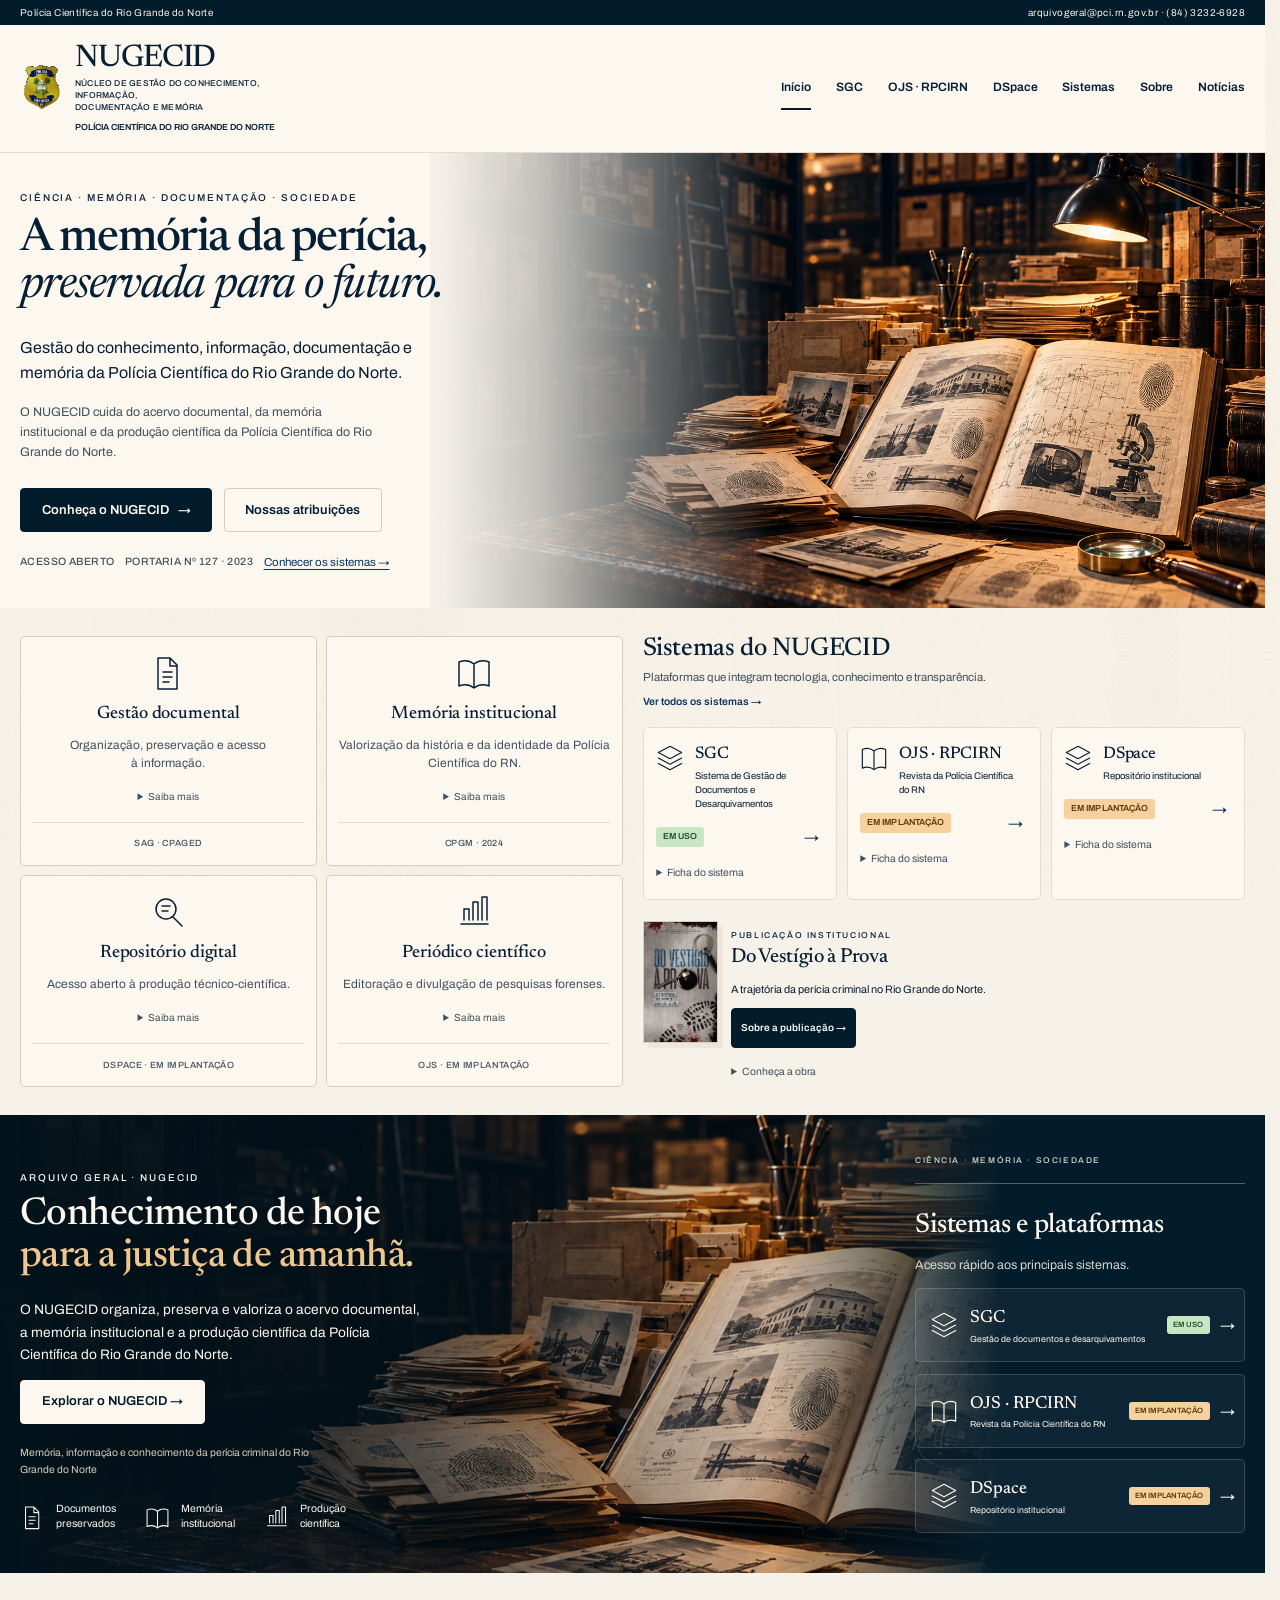
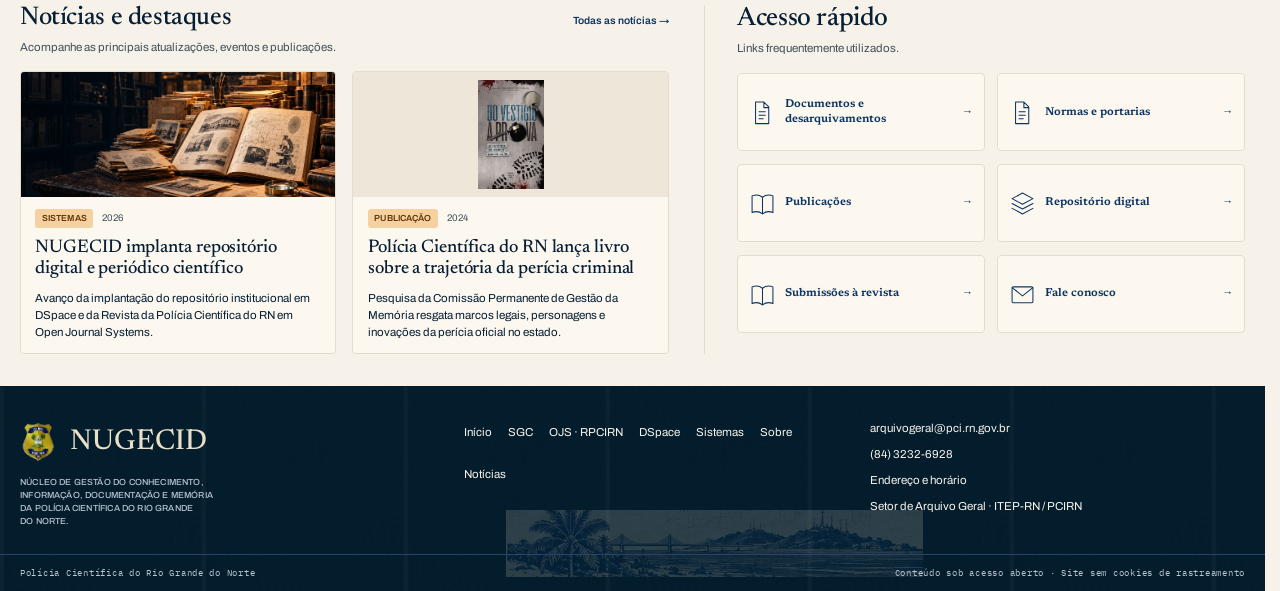
==== commit c2494df6: "feat: aplica identidade editorial do NUGECID conforme mockup" ====
--- a/index.html
+++ b/index.html
@@ -11,12 +11,9 @@
 <meta property="og:url" content="https://kevintestegit.github.io/nugecid-site/">
 <meta property="og:locale" content="pt_BR">
 <link rel="canonical" href="https://kevintestegit.github.io/nugecid-site/">
-<link rel="preconnect" href="https://fonts.googleapis.com">
-<link rel="preconnect" href="https://fonts.gstatic.com" crossorigin>
-<link href="https://fonts.googleapis.com/css2?family=Archivo:wght@400;500;600;700&family=IBM+Plex+Mono:wght@400;500;600&family=Newsreader:ital,wght@0,400;0,500;0,600;1,400&display=swap" rel="stylesheet">
 <link rel="stylesheet" href="assets/css/site.css">
 </head>
-<body>
+<body class="home">
 <a class="skip-link" href="#conteudo">Pular para o conteúdo</a>
 
 <header class="site-header">
@@ -31,222 +28,120 @@
       <img class="brand-logo" src="assets/img/brasao-pcirn.webp" width="83" height="110" loading="lazy" alt="Brasão da Polícia Científica do RN">
       <span class="brand-text">
         <span class="brand-name">NUGECID</span>
-        <span class="brand-sub">Núcleo de Gestão do Conhecimento, Informação, Documentação e Memória</span>
+        <span class="brand-sub">Núcleo de Gestão do Conhecimento, Informação,<br>Documentação e Memória</span><span class="brand-institution">Polícia Científica do Rio Grande do Norte</span>
       </span>
     </a>
-    <details class="menu">
-      <summary class="menu__toggle"><span class="menu__bars" aria-hidden="true"></span><span>Menu</span></summary>
-      <nav class="menu__lista" aria-label="Principal">
+    <nav class="desktop-nav" aria-label="Principal">
         <ul>
-          <li><a href="index.html" aria-current="page"><span class="menu__num">01</span>Início</a></li>
-          <li><a href="sgc.html"><span class="menu__num">02</span>SGC</a></li>
-          <li><a href="ojs.html"><span class="menu__num">03</span>OJS · RPCIRN</a></li>
-          <li><a href="dspace.html"><span class="menu__num">04</span>DSpace</a></li>
-          <li><a href="sobre.html"><span class="menu__num">05</span>Sobre</a></li>
-          <li><a href="noticias.html"><span class="menu__num">06</span>Notícias</a></li>
+          <li><a href="index.html" aria-current="page">Início</a></li>
+          <li><a href="sgc.html">SGC</a></li>
+          <li><a href="ojs.html">OJS · RPCIRN</a></li>
+          <li><a href="dspace.html">DSpace</a></li>
+          <li><a href="sistemas.html">Sistemas</a></li>
+          <li><a href="sobre.html">Sobre</a></li>
+          <li><a href="noticias.html">Notícias</a></li>
         </ul>
-      </nav>
-    </details>
+      </nav><details class="menu"><summary class="menu__toggle"><span class="menu__bars" aria-hidden="true"></span><span>Menu</span></summary><nav class="menu__lista" aria-label="Principal">
+        <ul>
+          <li><a href="index.html" aria-current="page">Início</a></li>
+          <li><a href="sgc.html">SGC</a></li>
+          <li><a href="ojs.html">OJS · RPCIRN</a></li>
+          <li><a href="dspace.html">DSpace</a></li>
+          <li><a href="sistemas.html">Sistemas</a></li>
+          <li><a href="sobre.html">Sobre</a></li>
+          <li><a href="noticias.html">Notícias</a></li>
+        </ul>
+      </nav></details>
   </div>
 </header>
 
 <main id="conteudo">
-
-  <section class="hero">
-    <div class="wrap hero__grid">
-      <div>
-        <span class="kicker">Núcleo de Gestão do Conhecimento, Informação, Documentação e Memória</span>
-        <!-- CONFIRMAR: titulo oficial do hero -->
-        <h1>Memória, informação e conhecimento da perícia criminal do Rio Grande do Norte</h1>
-        <p class="lead">O NUGECID cuida do acervo documental, da memória institucional e da produção
-        científica da Polícia Científica do Rio Grande do Norte.</p>
-        <div class="actions">
-          <a class="btn" href="#sistemas">Conhecer os sistemas</a>
-          <a class="btn btn--ghost" href="sobre.html">Sobre o Núcleo</a>
-        </div>
-        <div class="hero__meta">
-          <span class="stamp">Acesso aberto</span>
-          <span class="tag">Portaria nº 127 · 2023</span>
-        </div>
-      </div>
-      <figure class="plate">
-        <img src="assets/img/hero-pericia.webp" width="569" height="274" loading="lazy"
-          alt="Gravura em estilo blueprint de um perito com câmera sobre tripé em frente ao rio Potengi, à ponte e ao morro de Natal, placas de prova numeradas e a sede da Polícia Científica">
-        <figcaption><b>Placa I</b> — Perícia de campo em Natal: placas de prova numeradas, rio Potengi e sede da Polícia Científica.</figcaption>
-      </figure>
-    </div>
-  </section>
-
-  <img class="divider" src="assets/img/separador-h.webp" width="298" height="82" loading="lazy" alt="">
-
-  <section class="section section--alt">
-    <div class="wrap">
-      <h2>O que o Núcleo faz</h2>
-      <div class="grid-4">
-
-        <article class="ficha">
-          <div class="ficha__topo">
-            <h3>Gestão documental</h3>
-            <img class="ficha__icone" src="assets/img/icones/gestao-documental.webp" width="51" height="56" loading="lazy" alt="">
-          </div>
-          <p>Coordena o Setor de Arquivo Geral e o Comitê Permanente de Avaliação e Gestão
-          Documental, garantindo classificação, avaliação e destinação correta dos documentos.</p>
-          <p class="ficha__rodape"><span class="tag">SAG · CPAGED</span></p>
-        </article>
-
-        <article class="ficha">
-          <div class="ficha__topo">
-            <h3>Memória institucional</h3>
-            <img class="ficha__icone" src="assets/img/icones/memoria-institucional.webp" width="59" height="46" loading="lazy" alt="">
-          </div>
-          <p>Pesquisa, preserva e dá acesso à história da instituição, com a Comissão Permanente de
-          Gestão da Memória e o livro <em>Do Vestígio à Prova</em>.</p>
-          <p class="ficha__rodape"><span class="tag">CPGM · 2024</span></p>
-        </article>
-
-        <article class="ficha">
-          <div class="ficha__topo">
-            <h3>Repositório digital</h3>
-            <img class="ficha__icone" src="assets/img/icones/repositorio-digital.webp" width="48" height="56" loading="lazy" alt="">
-          </div>
-          <p>Implanta o repositório institucional em DSpace para reunir portarias, publicações e
-          o acervo de memória em um só lugar, com acesso aberto.</p>
-          <p class="ficha__rodape"><span class="tag">DSpace · Em implantação</span></p>
-        </article>
-
-        <article class="ficha">
-          <div class="ficha__topo">
-            <h3>Periódico científico</h3>
-            <img class="ficha__icone" src="assets/img/icones/periodico-cientifico.webp" width="49" height="56" loading="lazy" alt="">
-          </div>
-          <p>Mantém a Revista da Polícia Científica do Rio Grande do Norte, publicada em Open
-          Journal Systems, com submissão e avaliação por pares.</p>
-          <p class="ficha__rodape"><span class="tag">OJS · Em implantação</span></p>
-        </article>
-
+  <section class="archive-hero" aria-labelledby="home-title">
+    <div class="wrap archive-hero__inner">
+      <div class="archive-hero__copy">
+        <p class="eyebrow">Ciência · Memória · Documentação · Sociedade</p>
+        <h1 id="home-title">A memória da perícia,<br><em>preservada para o futuro.</em></h1>
+        <p class="lead">Gestão do conhecimento, informação, documentação e memória da Polícia Científica do Rio Grande do Norte.</p>
+        <p class="hero-context">O NUGECID cuida do acervo documental, da memória institucional e da produção científica da Polícia Científica do Rio Grande do Norte.</p>
+        <div class="actions"><a class="btn" href="sobre.html">Conheça o NUGECID <span aria-hidden="true">→</span></a><a class="btn btn--ghost" href="sobre.html#atribuicoes">Nossas atribuições</a></div>
+        <div class="hero__meta"><span class="tag">Acesso aberto</span><span class="tag">Portaria nº 127 · 2023</span><a href="#sistemas">Conhecer os sistemas →</a></div>
       </div>
     </div>
   </section>
-
-  <section class="section" id="sistemas">
-    <div class="wrap">
-      <h2>Sistemas</h2>
-      <div class="grid-3">
-
-        <article class="ficha">
+  <section class="home-overview wrap" aria-label="Atribuições, sistemas e publicação">
+    <div class="capabilities"><h2 class="visually-hidden">O que o Núcleo faz</h2><article class="ficha capability">
           <div class="ficha__topo">
-            <img class="ficha__icone" src="assets/img/icones/gestao-documental.webp" width="51" height="56" loading="lazy" alt="">
-            <span class="stamp">Uso interno</span>
+            <h3>Gestão documental</h3>
+            <svg class="line-icon" viewBox="0 0 36 36" aria-hidden="true" fill="none" stroke="currentColor" stroke-width="1.5" stroke-linejoin="round" stroke-linecap="round"><path d="M8 3h12l7 7v24H8zM20 3v8h7M13 17h9M13 22h9M13 27h6"/></svg>
           </div>
-          <h3>SGC</h3>
-          <dl>
+          <p>Organização, preservação e acesso à informação.</p><details class="capability-facts"><summary>Saiba mais<span class="visually-hidden"> sobre Gestão documental</span></summary><p>Coordena o Setor de Arquivo Geral e o Comitê Permanente de Avaliação e Gestão
+          Documental, garantindo classificação, avaliação e destinação correta dos documentos.</p></details>
+          <p class="ficha__rodape"><span class="tag">SAG · CPAGED</span></p>
+        </article><article class="ficha capability">
+          <div class="ficha__topo">
+            <h3>Memória institucional</h3>
+            <svg class="line-icon" viewBox="0 0 36 36" aria-hidden="true" fill="none" stroke="currentColor" stroke-width="1.5" stroke-linejoin="round" stroke-linecap="round"><path d="M18 9c-5-4-10-4-15-2v24c5-2 10-2 15 2 5-4 10-4 15-2V7c-5-2-10-2-15 2zM18 9v24"/></svg>
+          </div>
+          <p>Valorização da história e da identidade da Polícia Científica do RN.</p><details class="capability-facts"><summary>Saiba mais<span class="visually-hidden"> sobre Memória institucional</span></summary><p>Pesquisa, preserva e dá acesso à história da instituição, com a Comissão Permanente de
+          Gestão da Memória e o livro <em>Do Vestígio à Prova</em>.</p></details>
+          <p class="ficha__rodape"><span class="tag">CPGM · 2024</span></p>
+        </article><article class="ficha capability">
+          <div class="ficha__topo">
+            <h3>Repositório digital</h3>
+            <svg class="line-icon" viewBox="0 0 36 36" aria-hidden="true" fill="none" stroke="currentColor" stroke-width="1.5" stroke-linejoin="round" stroke-linecap="round"><circle cx="16" cy="15" r="10"/><path d="m23 23 9 9M12 12h8M12 17h6"/></svg>
+          </div>
+          <p>Acesso aberto à produção técnico-científica.</p><details class="capability-facts"><summary>Saiba mais<span class="visually-hidden"> sobre Repositório digital</span></summary><p>Implanta o repositório institucional em DSpace para reunir portarias, publicações e
+          o acervo de memória em um só lugar, com acesso aberto.</p></details>
+          <p class="ficha__rodape"><span class="tag">DSpace · Em implantação</span></p>
+        </article><article class="ficha capability">
+          <div class="ficha__topo">
+            <h3>Periódico científico</h3>
+            <svg class="line-icon" viewBox="0 0 36 36" aria-hidden="true" fill="none" stroke="currentColor" stroke-width="1.5" stroke-linejoin="round" stroke-linecap="round"><path d="M5 30h27M8 26V15h5v11M17 26V8h5v18M26 26V3h5v23"/></svg>
+          </div>
+          <p>Editoração e divulgação de pesquisas forenses.</p><details class="capability-facts"><summary>Saiba mais<span class="visually-hidden"> sobre Periódico científico</span></summary><p>Mantém a Revista da Polícia Científica do Rio Grande do Norte, publicada em Open
+          Journal Systems, com submissão e avaliação por pares.</p></details>
+          <p class="ficha__rodape"><span class="tag">OJS · Em implantação</span></p>
+        </article></div>
+    <div class="overview-systems" id="sistemas"><div class="section-heading"><div><h2>Sistemas do NUGECID</h2><p>Plataformas que integram tecnologia, conhecimento e transparência.</p></div><a href="sistemas.html">Ver todos os sistemas →</a></div><div class="system-grid"><article class="system-card">
+      <div class="system-card__heading"><svg class="line-icon" viewBox="0 0 36 36" aria-hidden="true" fill="none" stroke="currentColor" stroke-width="1.5" stroke-linejoin="round" stroke-linecap="round"><path d="m18 3 15 8-15 8L3 11zM3 18l15 8 15-8M3 25l15 8 15-8"/></svg><div><h3><a href="sgc.html">SGC</a></h3><p>Sistema de Gestão de Documentos e Desarquivamentos</p></div></div>
+      <div class="system-card__bottom"><span class="status status--live">Em uso</span><a href="sgc.html" aria-label="Ver detalhes de SGC">→</a></div>
+      <details class="system-facts"><summary>Ficha do sistema</summary><dl>
             <dt>Nome</dt><dd>Sistema de Gestão de Documentos e Desarquivamentos</dd>
             <dt>Função</dt><dd>Desarquivamentos, anexos, termos e relatórios</dd>
             <dt>Stack</dt><dd>NestJS · React · PostgreSQL · Redis</dd>
             <dt>Situação</dt><dd>Em uso na PCIRN</dd>
-          </dl>
-          <p class="ficha__rodape"><a class="ficha-link" href="sgc.html">Ver detalhes</a></p>
-        </article>
-
-        <article class="ficha">
-          <div class="ficha__topo">
-            <img class="ficha__icone" src="assets/img/icones/periodico-cientifico.webp" width="49" height="56" loading="lazy" alt="">
-            <span class="stamp">Em implantação</span>
-          </div>
-          <h3>OJS · RPCIRN</h3>
-          <dl>
+          </dl><a href="sgc.html">Ver detalhes →</a></details>
+    </article><article class="system-card">
+      <div class="system-card__heading"><svg class="line-icon" viewBox="0 0 36 36" aria-hidden="true" fill="none" stroke="currentColor" stroke-width="1.5" stroke-linejoin="round" stroke-linecap="round"><path d="M18 9c-5-4-10-4-15-2v24c5-2 10-2 15 2 5-4 10-4 15-2V7c-5-2-10-2-15 2zM18 9v24"/></svg><div><h3><a href="ojs.html">OJS · RPCIRN</a></h3><p>Revista da Polícia Científica do RN</p></div></div>
+      <div class="system-card__bottom"><span class="status ">Em implantação</span><a href="ojs.html" aria-label="Ver detalhes de OJS · RPCIRN">→</a></div>
+      <details class="system-facts"><summary>Ficha do sistema</summary><dl>
             <dt>Nome</dt><dd>Revista da Polícia Científica do Rio Grande do Norte</dd>
             <dt>Função</dt><dd>Periódico científico em acesso aberto</dd>
             <dt>Plataforma</dt><dd>Open Journal Systems</dd>
             <dt>Situação</dt><dd>Em implantação</dd>
-          </dl>
-          <p class="ficha__rodape"><a class="ficha-link" href="ojs.html">Ver detalhes</a></p>
-        </article>
-
-        <article class="ficha">
-          <div class="ficha__topo">
-            <img class="ficha__icone" src="assets/img/icones/repositorio-digital.webp" width="48" height="56" loading="lazy" alt="">
-            <span class="stamp">Em implantação</span>
-          </div>
-          <h3>DSpace</h3>
-          <dl>
+          </dl><a href="ojs.html">Ver detalhes →</a></details>
+    </article><article class="system-card">
+      <div class="system-card__heading"><svg class="line-icon" viewBox="0 0 36 36" aria-hidden="true" fill="none" stroke="currentColor" stroke-width="1.5" stroke-linejoin="round" stroke-linecap="round"><path d="m18 3 15 8-15 8L3 11zM3 18l15 8 15-8M3 25l15 8 15-8"/></svg><div><h3><a href="dspace.html">DSpace</a></h3><p>Repositório institucional</p></div></div>
+      <div class="system-card__bottom"><span class="status ">Em implantação</span><a href="dspace.html" aria-label="Ver detalhes de DSpace">→</a></div>
+      <details class="system-facts"><summary>Ficha do sistema</summary><dl>
             <dt>Nome</dt><dd>Repositório Institucional da Polícia Científica do RN</dd>
             <dt>Função</dt><dd>Portarias, publicações e acervo de memória</dd>
             <dt>Plataforma</dt><dd>DSpace</dd>
             <dt>Situação</dt><dd>Em implantação</dd>
-          </dl>
-          <p class="ficha__rodape"><a class="ficha-link" href="dspace.html">Ver detalhes</a></p>
-        </article>
-
-      </div>
-    </div>
+          </dl><a href="dspace.html">Ver detalhes →</a></details>
+    </article></div></div>
+    <div class="book-feature"><a href="noticia-lancamento-livro.html" class="book-feature__cover"><img src="assets/img/livro-capa.webp" width="700" height="1154" loading="lazy" alt="Capa verdadeira de Do Vestígio à Prova: A Trajetória da Perícia Criminal no Rio Grande do Norte"></a><div><span class="eyebrow">Publicação institucional</span><h2>Do Vestígio à Prova</h2><p>A trajetória da perícia criminal no Rio Grande do Norte.</p><a class="btn btn--sm" href="noticia-lancamento-livro.html">Sobre a publicação →</a><details class="book-facts"><summary>Conheça a obra</summary><p>A trajetória da perícia criminal no Rio Grande do Norte, em pesquisa conduzida pela
+        Comissão Permanente de Gestão da Memória. Volume 1, 2024, ISBN 978-65-01-06618-9.</p>
+<p>O livro foi publicado em 2024, quando o órgão ainda se chamava Instituto
+        Técnico-Científico de Perícia do Rio Grande do Norte (ITEP-RN), renomeado pela
+        Lei Complementar nº 795, de 8 de outubro de 2025.</p><p><b>Volume 1</b> · 2024 · ISBN 978-65-01-06618-9</p><a href="https://drive.google.com/file/d/1_Sdru5ukTgvIwmae3blHcrNwCr5tB6G5/view" target="_blank" rel="noopener">Visualizar PDF <span class="visually-hidden">(abre em nova aba)</span></a></details></div></div>
   </section>
-
-  <section class="section section--paper">
-    <div class="wrap split split--wide">
-      <div class="split__aside">
-        <figure class="plate plate--retrato">
-          <img src="assets/img/livro-capa.webp" width="700" height="1154" loading="lazy"
-            alt="Capa do livro Do Vestígio à Prova: A Trajetória da Perícia Criminal no Rio Grande do Norte">
-          <figcaption><b>Volume 1</b> · 2024 · ISBN 978-65-01-06618-9</figcaption>
-        </figure>
-      </div>
-      <div>
-        <span class="kicker">Publicação institucional</span>
-        <h2>Do Vestígio à Prova</h2>
-        <p>A trajetória da perícia criminal no Rio Grande do Norte, em pesquisa conduzida pela
-        Comissão Permanente de Gestão da Memória. Volume 1, 2024, ISBN 978-65-01-06618-9.</p>
-        <p>O livro foi publicado em 2024, quando o órgão ainda se chamava Instituto
-        Técnico-Científico de Perícia do Rio Grande do Norte (ITEP-RN), renomeado pela
-        Lei Complementar nº 795, de 8 de outubro de 2025.</p>
-        <div class="actions">
-          <a class="btn" href="noticia-lancamento-livro.html">Sobre a publicação</a>
-          <a class="btn btn--ghost" href="https://drive.google.com/file/d/1_Sdru5ukTgvIwmae3blHcrNwCr5tB6G5/view"
-            target="_blank" rel="noopener">Visualizar PDF
-            <span class="visually-hidden">(abre em nova aba)</span></a>
-        </div>
-      </div>
-    </div>
+  <section class="archive-feature" aria-labelledby="archive-title">
+    <div class="wrap archive-feature__grid"><div class="archive-feature__copy"><p class="eyebrow">Arquivo Geral · NUGECID</p><h2 id="archive-title">Conhecimento de hoje<br><em>para a justiça de amanhã.</em></h2><p>O NUGECID organiza, preserva e valoriza o acervo documental, a memória institucional e a produção científica da Polícia Científica do Rio Grande do Norte.</p><a class="btn btn--light" href="sobre.html">Explorar o NUGECID →</a><p class="archive-caption">Memória, informação e conhecimento da perícia criminal do Rio Grande do Norte</p><div class="archive-values"><span><svg class="line-icon" viewBox="0 0 36 36" aria-hidden="true" fill="none" stroke="currentColor" stroke-width="1.5" stroke-linejoin="round" stroke-linecap="round"><path d="M8 3h12l7 7v24H8zM20 3v8h7M13 17h9M13 22h9M13 27h6"/></svg>Documentos<br>preservados</span><span><svg class="line-icon" viewBox="0 0 36 36" aria-hidden="true" fill="none" stroke="currentColor" stroke-width="1.5" stroke-linejoin="round" stroke-linecap="round"><path d="M18 9c-5-4-10-4-15-2v24c5-2 10-2 15 2 5-4 10-4 15-2V7c-5-2-10-2-15 2zM18 9v24"/></svg>Memória<br>institucional</span><span><svg class="line-icon" viewBox="0 0 36 36" aria-hidden="true" fill="none" stroke="currentColor" stroke-width="1.5" stroke-linejoin="round" stroke-linecap="round"><path d="M5 30h27M8 26V15h5v11M17 26V8h5v18M26 26V3h5v23"/></svg>Produção<br>científica</span></div></div><aside class="platform-panel"><p class="eyebrow">Ciência · Memória · Sociedade</p><h2>Sistemas e plataformas</h2><p>Acesso rápido aos principais sistemas.</p><a class="platform-link" href="sgc.html"><svg class="line-icon" viewBox="0 0 36 36" aria-hidden="true" fill="none" stroke="currentColor" stroke-width="1.5" stroke-linejoin="round" stroke-linecap="round"><path d="m18 3 15 8-15 8L3 11zM3 18l15 8 15-8M3 25l15 8 15-8"/></svg><span><strong>SGC</strong><small>Gestão de documentos e desarquivamentos</small></span><span class="status status--live">Em uso</span><span aria-hidden="true">→</span></a><a class="platform-link" href="ojs.html"><svg class="line-icon" viewBox="0 0 36 36" aria-hidden="true" fill="none" stroke="currentColor" stroke-width="1.5" stroke-linejoin="round" stroke-linecap="round"><path d="M18 9c-5-4-10-4-15-2v24c5-2 10-2 15 2 5-4 10-4 15-2V7c-5-2-10-2-15 2zM18 9v24"/></svg><span><strong>OJS · RPCIRN</strong><small>Revista da Polícia Científica do RN</small></span><span class="status ">Em implantação</span><span aria-hidden="true">→</span></a><a class="platform-link" href="dspace.html"><svg class="line-icon" viewBox="0 0 36 36" aria-hidden="true" fill="none" stroke="currentColor" stroke-width="1.5" stroke-linejoin="round" stroke-linecap="round"><path d="m18 3 15 8-15 8L3 11zM3 18l15 8 15-8M3 25l15 8 15-8"/></svg><span><strong>DSpace</strong><small>Repositório institucional</small></span><span class="status ">Em implantação</span><span aria-hidden="true">→</span></a></aside></div>
   </section>
-
-  <section class="section">
-    <div class="wrap split split--sticky">
-      <div>
-        <h2>Últimas notícias</h2>
-        <ul class="news-list">
-          <!-- CONFIRMAR: data -->
-          <li>
-            <time datetime="2026">2026</time>
-            <div>
-              <a href="noticia-sistemas-implantacao.html">NUGECID implanta repositório digital e periódico científico</a>
-              <p class="news-list__resumo">Avanço da implantação do repositório institucional em DSpace
-              e da Revista da Polícia Científica do RN em Open Journal Systems.</p>
-            </div>
-          </li>
-          <!-- CONFIRMAR: data -->
-          <li>
-            <time datetime="2024">2024</time>
-            <div>
-              <a href="noticia-lancamento-livro.html">Polícia Científica do RN lança livro sobre a trajetória da perícia criminal</a>
-              <p class="news-list__resumo">Pesquisa da Comissão Permanente de Gestão da Memória
-              resgata marcos legais, personagens e inovações da perícia oficial no estado.</p>
-            </div>
-          </li>
-        </ul>
-        <div class="actions">
-          <a class="btn btn--ghost btn--sm" href="noticias.html">Todas as notícias</a>
-        </div>
-      </div>
-      <aside class="split__aside">
-        <figure class="plate">
-          <img src="assets/img/ilustracao-evidencias.webp" width="125" height="74" loading="lazy"
-            alt="Gravura de placas de prova numeradas 1, 2 e 3 sobre o solo">
-          <figcaption><b>Registro</b> — Cada documento recebe identificador, metadado e destinação.</figcaption>
-        </figure>
-      </aside>
-    </div>
-  </section>
-
+  <section class="home-bottom wrap"><div class="home-news"><div class="section-heading"><div><h2>Notícias e destaques</h2><p>Acompanhe as principais atualizações, eventos e publicações.</p></div><a href="noticias.html">Todas as notícias →</a></div><div class="news-grid"><article class="news-card"><a class="news-card__image " href="noticia-sistemas-implantacao.html" tabindex="-1" aria-hidden="true"><img src="assets/img/arquivo-editorial.webp" width="1536" height="1024" alt="" loading="lazy"></a><div class="news-card__body"><div class="news-card__meta"><span class="status">Sistemas</span><time datetime="2026">2026</time></div><h3><a href="noticia-sistemas-implantacao.html">NUGECID implanta repositório digital e periódico científico</a></h3><p>Avanço da implantação do repositório institucional em DSpace
+              e da Revista da Polícia Científica do RN em Open Journal Systems.</p></div></article><article class="news-card"><a class="news-card__image news-card__image--book" href="noticia-lancamento-livro.html" tabindex="-1" aria-hidden="true"><img src="assets/img/livro-capa.webp" width="700" height="1154" alt="" loading="lazy"></a><div class="news-card__body"><div class="news-card__meta"><span class="status">Publicação</span><time datetime="2024">2024</time></div><h3><a href="noticia-lancamento-livro.html">Polícia Científica do RN lança livro sobre a trajetória da perícia criminal</a></h3><p>Pesquisa da Comissão Permanente de Gestão da Memória
+              resgata marcos legais, personagens e inovações da perícia oficial no estado.</p></div></article></div></div><aside class="quick-access"><h2>Acesso rápido</h2><p>Links frequentemente utilizados.</p><div class="quick-grid"><a href="sgc.html"><svg class="line-icon" viewBox="0 0 36 36" aria-hidden="true" fill="none" stroke="currentColor" stroke-width="1.5" stroke-linejoin="round" stroke-linecap="round"><path d="M8 3h12l7 7v24H8zM20 3v8h7M13 17h9M13 22h9M13 27h6"/></svg><span>Documentos e desarquivamentos</span><span aria-hidden="true">→</span></a><a href="sobre.html#estruturas"><svg class="line-icon" viewBox="0 0 36 36" aria-hidden="true" fill="none" stroke="currentColor" stroke-width="1.5" stroke-linejoin="round" stroke-linecap="round"><path d="M8 3h12l7 7v24H8zM20 3v8h7M13 17h9M13 22h9M13 27h6"/></svg><span>Normas e portarias</span><span aria-hidden="true">→</span></a><a href="noticia-lancamento-livro.html"><svg class="line-icon" viewBox="0 0 36 36" aria-hidden="true" fill="none" stroke="currentColor" stroke-width="1.5" stroke-linejoin="round" stroke-linecap="round"><path d="M18 9c-5-4-10-4-15-2v24c5-2 10-2 15 2 5-4 10-4 15-2V7c-5-2-10-2-15 2zM18 9v24"/></svg><span>Publicações</span><span aria-hidden="true">→</span></a><a href="dspace.html"><svg class="line-icon" viewBox="0 0 36 36" aria-hidden="true" fill="none" stroke="currentColor" stroke-width="1.5" stroke-linejoin="round" stroke-linecap="round"><path d="m18 3 15 8-15 8L3 11zM3 18l15 8 15-8M3 25l15 8 15-8"/></svg><span>Repositório digital</span><span aria-hidden="true">→</span></a><a href="ojs.html#submissao"><svg class="line-icon" viewBox="0 0 36 36" aria-hidden="true" fill="none" stroke="currentColor" stroke-width="1.5" stroke-linejoin="round" stroke-linecap="round"><path d="M18 9c-5-4-10-4-15-2v24c5-2 10-2 15 2 5-4 10-4 15-2V7c-5-2-10-2-15 2zM18 9v24"/></svg><span>Submissões à revista</span><span aria-hidden="true">→</span></a><a href="sobre.html#contato"><svg class="line-icon" viewBox="0 0 36 36" aria-hidden="true" fill="none" stroke="currentColor" stroke-width="1.5" stroke-linejoin="round" stroke-linecap="round"><rect x="3" y="7" width="30" height="23" rx="2"/><path d="m3 8 15 12L33 8"/></svg><span>Fale conosco</span><span aria-hidden="true">→</span></a></div></aside></section>
 </main>
 
 <footer class="site-footer">
@@ -270,6 +165,7 @@
         <li><a href="sgc.html">SGC</a></li>
         <li><a href="ojs.html">OJS · RPCIRN</a></li>
         <li><a href="dspace.html">DSpace</a></li>
+          <li><a href="sistemas.html">Sistemas</a></li>
         <li><a href="sobre.html">Sobre</a></li>
         <li><a href="noticias.html">Notícias</a></li>
       </ul>
--- a/assets/css/site.css
+++ b/assets/css/site.css
@@ -1,3 +1,20 @@
+/* Fontes locais: SIL Open Font License em assets/fonts/OFL-*.txt. */
+@font-face {
+  font-family: 'Newsreader'; font-style: normal; font-weight: 200 800;
+  font-display: swap; src: url('../fonts/newsreader.ttf') format('truetype');
+}
+@font-face {
+  font-family: 'Newsreader'; font-style: italic; font-weight: 200 800;
+  font-display: swap; src: url('../fonts/newsreader-italic.ttf') format('truetype');
+}
+@font-face {
+  font-family: 'Archivo'; font-style: normal; font-weight: 100 900;
+  font-display: swap; src: url('../fonts/archivo.ttf') format('truetype');
+}
+@font-face {
+  font-family: 'IBM Plex Mono'; font-style: normal; font-weight: 400;
+  font-display: swap; src: url('../fonts/ibm-plex-mono.ttf') format('truetype');
+}
 /* ==========================================================================
    NUGECID — sistema visual
    Identidade editorial: arquivo científico, perícia criminal, memória
@@ -10,16 +27,16 @@
 
 :root {
   /* Papel e tinta. --paper e' exatamente a cor de fundo das gravuras. */
-  --paper: #f3ead6;
-  --paper-2: #faf6e9;
-  --paper-3: #ece2ca;
-  --rule: #c8b68c;
-  --rule-2: #ded2ae;
-
-  --ink: #122440;
-  --ink-2: #4a5871;
-
-  --navy: #04213d;
+  --paper: #f7f2e9;
+  --paper-2: #fcf8f0;
+  --paper-3: #eee6d8;
+  --rule: #d8ccba;
+  --rule-2: #e5dccf;
+
+  --ink: #071f34;
+  --ink-2: #41515d;
+
+  --navy: #031c2b;
   --navy-2: #0d3563;
   --on-navy: #e8dfc6;
   --on-navy-2: #b9c4d2;
@@ -35,7 +52,7 @@
   --mono: "IBM Plex Mono", ui-monospace, "Courier New", monospace;
 
   /* Medidas */
-  --wrap: 78rem;
+  --wrap: 84rem;
   --measure: 66ch;
   --sp-section: clamp(2.75rem, 1.4rem + 4.2vw, 5.25rem);
   --sp-block: clamp(1rem, 0.6rem + 1.2vw, 1.5rem);
@@ -770,3 +787,308 @@
   .wrap { width: 100%; }
   a { color: #000; }
 }
+
+/* 16. Identidade editorial — referência de arquivos e registros históricos.
+   Tokens compartilhados em :root; este bloco substitui a composição anterior. */
+:root {
+  --scrollbar-thumb: #a0907b;
+  --scrollbar-track: #eee6d8;
+  --scrollbar-hover: #776653;
+  --scrollbar-active: #41515d;
+}
+html { scrollbar-gutter: stable; }
+* { scrollbar-color: var(--scrollbar-thumb) var(--scrollbar-track); scrollbar-width: auto; }
+::-webkit-scrollbar { width: 12px; height: 12px; }
+::-webkit-scrollbar-track { background: var(--scrollbar-track); }
+::-webkit-scrollbar-thumb { background: var(--scrollbar-thumb); border: 3px solid var(--scrollbar-track); border-radius: 8px; }
+::-webkit-scrollbar-thumb:hover { background: var(--scrollbar-hover); }
+::-webkit-scrollbar-thumb:active { background: var(--scrollbar-active); }
+@media (forced-colors: active) { * { scrollbar-color: auto; } }
+body { font-size: .94rem; }
+body::before { opacity: .045; }
+h3 { font-family: var(--serif); font-size: 1.22rem; font-weight: 500; }
+a, button, summary { -webkit-tap-highlight-color: transparent; }
+summary { cursor: pointer; }
+a:active, .btn:active { opacity: .8; }
+.btn { border-radius: 4px; text-transform: none; letter-spacing: 0; font-size: .81rem; min-height: 44px; justify-content: center; }
+.btn--ghost { background: var(--paper-2); border-color: var(--rule); color: var(--ink); }
+.btn--light { background: var(--paper-2); border-color: var(--paper-2); color: var(--navy); }
+.btn--sm { min-height: 40px; padding: .65rem .9rem; }
+.eyebrow { font: 500 .62rem/1.5 var(--sans); letter-spacing: .19em; text-transform: uppercase; }
+.line-icon { width: 36px; height: 36px; flex-shrink: 0; display: block; color: inherit; }
+.site-header { background: var(--paper-2); color: var(--ink); border-color: var(--rule-2); z-index: 10; }
+.site-header::before { display: none; }
+.barra-institucional { background: var(--navy); color: var(--paper); border: 0; font: 400 .62rem/1.4 var(--sans); letter-spacing: .04em; text-transform: none; }
+.barra-institucional .wrap { padding-block: .35rem; }
+.barra-institucional a { color: var(--paper); }
+.site-header__inner { flex-wrap: nowrap; padding-block: 1.15rem; gap: 1.5rem; }
+.brand { flex-shrink: 0; gap: .75rem; }
+.brand-logo { width: 43px; }
+.brand-name { font-size: 1.95rem; letter-spacing: -.035em; }
+.brand-sub { color: var(--ink); font: 500 .53rem/1.45 var(--sans); letter-spacing: .025em; max-width: 46ch; }
+.brand-institution { font: 600 .55rem/1.4 var(--sans); text-transform: uppercase; margin-top: .2rem; }
+.desktop-nav { display: none; margin-left: auto; }
+.desktop-nav ul { display: flex; gap: 1.55rem; align-items: center; list-style: none; padding: 0; margin: 0; }
+.desktop-nav li { margin: 0; }
+.desktop-nav a { display: flex; align-items: center; min-height: 44px; color: var(--ink); text-decoration: none; font: 600 .76rem/1.3 var(--sans); border-bottom: 2px solid transparent; }
+.desktop-nav a[aria-current] { border-color: var(--navy); }
+.menu__toggle { color: var(--navy); border-color: var(--rule); min-height: 44px; letter-spacing: .03em; border-radius: 3px; }
+.menu__toggle:hover { background: var(--paper-3); }
+.menu__lista { background: var(--paper-2); border: 1px solid var(--rule); padding: .6rem 1rem; }
+.menu__lista a { color: var(--ink); text-transform: none; letter-spacing: 0; padding: .9rem; border-color: var(--rule); min-height: 44px; }
+.menu__lista a[aria-current] { background: var(--paper-3); color: var(--ink); }
+.site-header :focus-visible { outline-color: var(--navy); }
+.barra-institucional :focus-visible { outline-color: var(--paper); }
+@media (min-width: 70rem) { .desktop-nav { display: block; } .menu { display: none; } }
+@media (min-width: 62rem) and (max-width: 69.999rem) {
+  .menu__toggle { display: inline-flex; }
+  .menu::details-content { content-visibility: auto; }
+  .menu:not([open])::details-content { content-visibility: hidden; }
+  .menu__lista { position: absolute; display: block !important; background: var(--paper-2); border: 1px solid var(--rule); padding: .6rem 1rem; }
+  .menu__lista ul { display: block; }
+  .menu__lista a { font-size: .86rem; border-bottom: 1px solid var(--rule); padding: .9rem; }
+}
+.archive-hero { position: relative; isolation: isolate; background: var(--paper-2); }
+.archive-hero::before { content: ''; position: absolute; inset: 0 0 0 34%; z-index: -2; background: url('../img/arquivo-editorial.webp') center 64% / cover no-repeat; }
+.archive-hero::after { content: ''; position: absolute; inset: 0; z-index: -1; background: linear-gradient(90deg, var(--paper-2) 0%, var(--paper-2) 28%, rgb(252 248 240 / .96) 35%, rgb(252 248 240 / .76) 43%, rgb(252 248 240 / 0) 61%); }
+.archive-hero__inner { min-height: 420px; padding-block: 2.4rem 2.3rem; display: flex; align-items: center; }
+.archive-hero__copy { width: 48%; max-width: 650px; }
+.archive-hero h1 { font-size: clamp(2.4rem, 3.6vw, 3.75rem); line-height: 1.03; letter-spacing: -.035em; }
+.archive-hero h1 em { font-weight: 400; }
+.archive-hero .lead { font-size: 1rem; color: var(--ink); max-width: 44ch; }
+.hero-context { font-size: .78rem; max-width: 52ch; color: var(--ink-2); }
+.hero__meta { border: 0; padding: 0; margin-top: 1.3rem; font-size: .7rem; gap: .65rem; align-items: center; }
+.hero__meta a { font-size: .72rem; }
+.tag { border: 0; background: transparent; padding: 0; font: 500 .66rem/1.5 var(--sans); letter-spacing: .04em; }
+.home-overview { display: grid; grid-template-columns: 1.45fr 1.3fr .85fr; gap: 1.25rem; padding-block: 1.7rem; align-items: start; }
+.capabilities { display: grid; grid-template-columns: repeat(4,minmax(0,1fr)); gap: .55rem; }
+.capability { padding: 1.15rem .7rem .85rem; gap: .75rem; border-radius: 5px; text-align: center; min-width: 0; }
+.capability .ficha__topo { flex-direction: column-reverse; align-items: center; justify-content: start; gap: .8rem; }
+.capability h3 { font-size: 1.13rem; line-height: 1.13; }
+.capability p { font-size: .69rem; line-height: 1.5; }
+.capability .ficha__rodape { padding-top: .65rem; }
+.capability .tag { font-size: .56rem; }
+.capability-facts { font-size: .63rem; }
+.capability-facts summary { padding-block: .3rem; color: var(--ink-2); min-height: 24px; }
+.capability-facts[open] p { margin-top: .5rem; }
+.section-heading { display: flex; justify-content: space-between; align-items: baseline; gap: .7rem; margin-bottom: .9rem; }
+.section-heading h2 { margin: 0 0 .3rem; font-size: 1.6rem; }
+.section-heading p, .quick-access > p { font-size: .72rem; margin: 0; color: var(--ink-2); }
+.section-heading > a { font-size: .65rem; font-weight: 600; text-decoration: none; white-space: nowrap; }
+.overview-systems .section-heading { display: block; }
+.overview-systems .section-heading > a { display: inline-block; margin-top: .45rem; }
+.system-grid { display: grid; grid-template-columns: repeat(3,minmax(0,1fr)); gap: .6rem; }
+.system-card { padding: 1rem .8rem .7rem; background: var(--paper-2); border: 1px solid var(--rule-2); border-radius: 5px; min-width: 0; }
+.system-card__heading { display: flex; align-items: start; gap: .65rem; }
+.system-card__heading .line-icon { width: 28px; height: 28px; }
+.system-card h3 { font-size: 1.05rem; margin: 0 0 .3rem; }
+.system-card h3 a { color: inherit; text-decoration: none; }
+.system-card p { font-size: .6rem; line-height: 1.45; margin: 0; }
+.system-card__bottom { display: flex; justify-content: space-between; align-items: center; gap: .35rem; margin-top: .8rem; }
+.system-card__bottom a { text-decoration: none; display: grid; place-items: center; min-width: 24px; min-height: 24px; }
+.status { display: inline-block; border-radius: 3px; padding: .25rem .4rem; background: #f5d1a0; color: #603609; font: 600 .55rem/1.3 var(--sans); text-transform: uppercase; letter-spacing: .015em; }
+.status--live { background: #c9e6c4; color: #215027; }
+.system-facts, .book-facts { font-size: .65rem; margin-top: .6rem; }
+.system-facts summary, .book-facts summary { padding-block: .4rem; min-height: 24px; color: var(--ink-2); }
+.system-facts dl { font-size: .68rem; margin-block: .7rem; }
+.system-facts dt { font-weight: 600; }
+.system-facts dd { margin: 0 0 .4rem; }
+.book-feature { display: grid; grid-template-columns: 82px minmax(0,1fr); gap: .85rem; border-left: 1px solid var(--rule-2); padding-left: 1.1rem; }
+.book-feature__cover img { width: 82px; box-shadow: 5px 5px 0 var(--paper-3); border: 1px solid var(--rule); }
+.book-feature .eyebrow { font-size: .53rem; margin-bottom: .5rem; }
+.book-feature h2 { font-size: 1.27rem; line-height: 1.2; }
+.book-feature p { font-size: .68rem; line-height: 1.5; }
+.book-feature .btn { font-size: .63rem; padding: .65rem .55rem; }
+.archive-feature { color: var(--paper-2); background: var(--navy); position: relative; isolation: isolate; }
+.archive-feature::before { content: ''; position: absolute; inset: 0; z-index: -1; background: linear-gradient(90deg,rgb(3 20 29 / .88),rgb(3 20 29 / .56) 32%,rgb(3 20 29 / .12) 61%,var(--navy) 79%),url('../img/arquivo-editorial.webp') center 64% / cover; }
+.archive-feature__grid { display: grid; grid-template-columns: minmax(0,1fr) 330px; min-height: 425px; gap: 3rem; }
+.archive-feature__copy { padding-block: 3.5rem 2rem; max-width: 570px; }
+.archive-feature h2 { font-size: clamp(2.2rem,3vw,3.1rem); line-height: 1.08; }
+.archive-feature h2 em { color: #edc78f; font-style: normal; }
+.archive-feature__copy > p:not(.eyebrow) { font-size: .86rem; max-width: 50ch; }
+.archive-caption { margin-top: 1.3rem; color: #d7cbb9; font-size: .65rem !important; }
+.archive-values { display: flex; flex-wrap: wrap; gap: 1.8rem; margin-top: 1.5rem; }
+.archive-values span { display: flex; gap: .7rem; align-items: center; font-size: .66rem; line-height: 1.4; }
+.archive-values .line-icon { width: 25px; height: 25px; }
+.platform-panel { padding-block: 2.5rem; }
+.platform-panel > .eyebrow { border-bottom: 1px solid rgb(255 255 255 / .3); padding-bottom: 1rem; margin-bottom: 1.7rem; font-size: .52rem; }
+.platform-panel h2 { font-size: 1.7rem; }
+.platform-panel > p { font-size: .78rem; color: #d9d9d0; }
+.platform-link { display: grid; grid-template-columns: 30px minmax(0,1fr) auto 10px; gap: .65rem; align-items: center; color: var(--paper-2); text-decoration: none; background: rgb(252 248 240 / .045); border: 1px solid rgb(252 248 240 / .17); border-radius: 5px; padding: 1rem .85rem; margin-top: .7rem; }
+.platform-link .line-icon { width: 28px; height: 28px; }
+.platform-link strong { font: 500 1.1rem/1.2 var(--serif); }
+.platform-link small { display: block; font-size: .55rem; line-height: 1.45; margin-top: .2rem; }
+.platform-link .status { font-size: .48rem; }
+.archive-feature :focus-visible { outline-color: var(--paper-2); }
+.home-bottom { display: grid; grid-template-columns: 1.2fr 1fr; gap: 2.2rem; padding-block: 2rem; }
+.news-grid { display: grid; grid-template-columns: repeat(2,minmax(0,1fr)); gap: 1rem; }
+.news-card { border: 1px solid var(--rule-2); background: var(--paper-2); border-radius: 4px; overflow: hidden; }
+.news-card__image { display: block; height: 125px; overflow: hidden; background: var(--paper-3); }
+.news-card__image img { width: 100%; height: 100%; object-fit: cover; object-position: center 70%; }
+.news-card__image--book img { object-fit: contain; padding: .5rem; }
+.news-card__body { padding: .75rem .9rem; }
+.news-card__meta { display: flex; gap: .55rem; align-items: center; margin-bottom: .55rem; }
+.news-card time { font-size: .6rem; color: var(--ink-2); }
+.news-card h3 { font-size: 1.15rem; line-height: 1.15; }
+.news-card h3 a { color: var(--ink); text-decoration: none; }
+.news-card p { font-size: .72rem; line-height: 1.5; }
+.quick-access { border-left: 1px solid var(--rule-2); padding-left: 2rem; }
+.quick-access h2 { font-size: 1.65rem; margin-bottom: .3rem; }
+.quick-grid { display: grid; grid-template-columns: repeat(2,minmax(0,1fr)); gap: .8rem; margin-top: 1rem; }
+.quick-grid a { display: grid; grid-template-columns: 26px minmax(0,1fr) 10px; gap: .55rem; align-items: center; border: 1px solid var(--rule-2); border-radius: 4px; padding: 1.1rem .75rem; min-height: 78px; text-decoration: none; font: 600 .7rem/1.4 var(--serif); background: var(--paper-2); }
+.quick-grid .line-icon { width: 25px; height: 25px; }
+.site-footer { margin-top: 0; }
+.site-footer::before { opacity: .04; }
+.footer__paisagem { position: absolute; inset: auto 27% 0 auto; width: 33%; opacity: .18; pointer-events: none; }
+.footer__paisagem img { object-fit: contain; mix-blend-mode: screen; }
+.footer__grid { padding-block: 2rem 1.6rem; grid-template-columns: 1.1fr 1fr 1fr; gap: 2rem; }
+.footer__brand img { width: 36px; }
+.footer__brand-name { font-size: 1.8rem; }
+.footer__brand-sub { font-family: var(--sans); font-size: .55rem; letter-spacing: .02em; max-width: 40ch; }
+.footer__col h4 { display: none; }
+.footer__col ul { display: flex; flex-wrap: wrap; gap: .65rem 1rem; }
+.footer__col a, .footer__col p { font-size: .72rem; color: var(--paper); }
+.footer__base { padding-block: .65rem; font-size: .58rem; }
+.breadcrumbs { display: flex; flex-wrap: wrap; gap: .5rem; font-size: .68rem; padding-block: 1rem; }
+.breadcrumbs a { text-decoration: none; }
+.pagehead { position: relative; isolation: isolate; background: var(--navy); color: var(--paper-2); min-height: 300px; }
+.pagehead::before { content: ''; position: absolute; inset: 0; background: linear-gradient(90deg,rgb(3 20 29 / .97),rgb(3 20 29 / .72) 44%,rgb(3 20 29 / .12)),url('../img/arquivo-editorial.webp') center 48% / cover; z-index: -1; }
+.pagehead__banner { display: none; }
+.pagehead__body { padding-block: 3.5rem; }
+.pagehead h1 { max-width: 25ch; font-size: clamp(2rem,3.7vw,3.7rem); }
+.pagehead .lead { color: var(--paper); max-width: 62ch; font-size: .95rem; }
+.pagehead .kicker { color: #f4cc94; }
+.pagehead .tag, .pagehead .stamp { color: var(--paper); }
+.stamp { transform: none; border-radius: 3px; font-family: var(--sans); letter-spacing: .025em; font-size: .65rem; }
+.about-page .pagehead { background: var(--paper-2); color: var(--ink); }
+.about-page .pagehead::before { background: linear-gradient(90deg,var(--paper-2) 25%,rgb(252 248 240 / .93) 41%,rgb(252 248 240 / 0) 72%),url('../img/arquivo-editorial.webp') right 58% / cover; }
+.about-page .pagehead .lead { color: var(--ink); max-width: 60ch; width: 55%; }
+.about-page .pagehead .kicker { color: var(--ink-2); }
+.section-nav { display: flex; flex-wrap: wrap; gap: 1.7rem; padding-block: 1.2rem; }
+.section-nav a { font-size: .75rem; text-decoration: none; min-height: 24px; }
+.section { padding-block: 2.8rem; }
+.section--alt { background: rgb(238 230 216 / .38); }
+.ficha { border-radius: 5px; }
+.prose p { text-align: left; }
+.article-page .section { padding-top: 1.6rem; }
+.article-page h1 { font-size: clamp(2rem,3.2vw,3rem); }
+.article-page .prose { max-width: none; }
+.article-page .prose h1 { max-width: 30ch; }
+.article-scene { margin: 1.5rem 0; }
+.article-scene img { aspect-ratio: 16/9; object-fit: cover; border-radius: 4px; }
+.article-scene figcaption { font-size: .64rem; color: var(--ink-2); margin-top: .5rem; }
+.related-news { padding: 1.25rem; background: var(--paper-2); border: 1px solid var(--rule-2); border-radius: 5px; }
+.related-news h2 { font-size: 1.3rem; }
+.related-news > a { display: flex; gap: .8rem; text-decoration: none; font: 500 1rem/1.25 var(--serif); }
+.related-news img { width: 65px; height: 90px; object-fit: contain; }
+.related-news small { display: block; font: 400 .65rem/1.5 var(--sans); margin-top: .8rem; }
+.system-grid--overview { gap: 1.5rem; }
+.system-grid--overview .system-card { padding: 1.7rem; }
+.system-grid--overview .system-card h3 { font-size: 1.6rem; }
+.system-grid--overview .system-card p { font-size: .85rem; }
+.system-grid--overview .system-facts { font-size: .8rem; }
+[id] { scroll-margin-top: 1.5rem; }
+@media (hover: hover) and (pointer: fine) {
+  .desktop-nav a:hover { border-color: var(--stamp); color: var(--stamp); }
+  .menu__lista a:hover { background: var(--paper-3); }
+  .platform-link:hover { color: var(--paper-2); background: rgb(252 248 240 / .12); border-color: rgb(252 248 240 / .45); }
+  .quick-grid a:hover { background: var(--paper-3); color: var(--ink); border-color: var(--rule); }
+  summary:hover { color: var(--stamp); }
+}
+@media (max-width: 85rem) {
+  .home-overview { grid-template-columns: 1fr 1fr; }
+  .book-feature { grid-column: 2; grid-template-columns: 75px 1fr; padding-left: 0; border: 0; }
+  .capabilities { grid-row: span 2; align-self: stretch; grid-template-columns: repeat(2,minmax(0,1fr)); }
+  .capability p { font-size: .75rem; }
+}
+@media (max-width: 69.999rem) {
+  .archive-hero__copy { width: 60%; }
+  .archive-feature__grid { grid-template-columns: minmax(0,1fr) 300px; gap: 1.5rem; }
+  .home-bottom { grid-template-columns: 1fr; }
+  .quick-access { padding-left: 0; border: 0; }
+  .quick-grid { grid-template-columns: repeat(3,minmax(0,1fr)); }
+}
+@media (max-width: 47.999rem) {
+  .wrap { width: min(100% - 2rem,var(--wrap)); }
+  .barra-institucional .wrap { justify-content: center; }
+  .barra-institucional p:first-child { display: none; }
+  .site-header__inner { padding-block: .85rem; gap: .75rem; }
+  .brand-logo { width: 28px; }
+  .brand { gap: .5rem; }
+  .brand-name { font-size: 1.4rem; }
+  .brand-sub { font-size: .42rem; max-width: 31ch; }
+  .brand-institution { font-size: .43rem; }
+  .menu__toggle { padding-inline: .65rem; font-size: .6rem; }
+  .archive-hero__inner { min-height: 490px; padding-block: 2.2rem 2rem; }
+  .archive-hero::before { inset: 0; background-position: 62% center; }
+  .archive-hero::after { background: linear-gradient(90deg,var(--paper-2) 0%,rgb(252 248 240 / .98) 30%,rgb(252 248 240 / .87) 63%,rgb(252 248 240 / .2)); }
+  .archive-hero__copy { width: 88%; }
+  .archive-hero h1 { font-size: clamp(2.25rem,7.6vw,3.5rem); }
+  .archive-hero .eyebrow { font-size: .51rem; }
+  .archive-hero .lead { font-size: .87rem; }
+  .hero-context { font-size: .7rem; }
+  .archive-hero .actions { flex-direction: column; align-items: stretch; width: min(100%,280px); margin-top: 1.1rem; }
+  .home-overview { grid-template-columns: 1fr; padding-block: 1.4rem; gap: 1.7rem; }
+  .capabilities { grid-row: auto; gap: .75rem; }
+  .capability { padding: 1rem; }
+  .capability p { font-size: .77rem; }
+  .overview-systems .section-heading { display: flex; }
+  .overview-systems .section-heading > a { white-space: normal; text-align: right; }
+  .system-grid { grid-template-columns: 1fr; gap: .75rem; }
+  .system-card { padding: 1.2rem; position: relative; }
+  .system-card__heading { gap: 1rem; }
+  .system-card__heading .line-icon { width: 36px; height: 36px; }
+  .system-card h3 { font-size: 1.4rem; }
+  .system-card p { font-size: .76rem; }
+  .system-card__bottom { margin-left: 52px; }
+  .status { font-size: .6rem; }
+  .system-facts { font-size: .75rem; margin-left: 52px; }
+  .book-feature { grid-column: auto; grid-template-columns: 105px 1fr; gap: 1.25rem; padding-top: 1.5rem; border-top: 1px solid var(--rule); }
+  .book-feature__cover img { width: 105px; }
+  .book-feature h2 { font-size: 1.7rem; }
+  .book-feature p { font-size: .8rem; }
+  .book-feature .eyebrow { font-size: .6rem; }
+  .book-feature .btn { font-size: .75rem; }
+  .archive-feature__grid { grid-template-columns: 1fr; gap: 0; }
+  .archive-feature::before { background: linear-gradient(180deg,var(--navy) 0%,rgb(3 20 29 / .8) 28%,rgb(3 20 29 / .2) 48%,var(--navy) 68%),url('../img/arquivo-editorial.webp') center 30% / auto 660px no-repeat; }
+  .archive-feature__copy { padding-top: 2.5rem; padding-bottom: 2rem; }
+  .archive-feature h2 { font-size: 2.4rem; }
+  .archive-feature__copy > p:not(.eyebrow) { font-size: .85rem; }
+  .archive-values { gap: 1rem; }
+  .archive-values span { font-size: .6rem; }
+  .platform-panel { padding-top: 1rem; padding-bottom: 2rem; }
+  .platform-panel h2 { font-size: 1.65rem; }
+  .platform-panel > .eyebrow { display: none; }
+  .platform-link .status { font-size: .52rem; }
+  .home-bottom { padding-block: 1.8rem; gap: 2rem; }
+  .section-heading h2 { font-size: 1.55rem; }
+  .section-heading { align-items: start; }
+  .section-heading > a { white-space: normal; text-align: right; }
+  .news-grid { grid-template-columns: 1fr; }
+  .news-card__image { height: 180px; }
+  .news-card h3 { font-size: 1.4rem; }
+  .news-card p { font-size: .83rem; }
+  .news-card__body { padding: 1rem; }
+  .quick-grid { grid-template-columns: repeat(2,minmax(0,1fr)); }
+  .quick-grid a { font-size: .82rem; }
+  .footer__grid { grid-template-columns: 1fr; gap: 1.4rem; }
+  .footer__col a, .footer__col p { font-size: .8rem; }
+  .footer__paisagem { display: none; }
+  .pagehead__body { padding-block: 2rem; }
+  .pagehead { min-height: auto; }
+  .pagehead h1 { font-size: 2.3rem; }
+  .pagehead::before { background: linear-gradient(90deg,rgb(3 20 29 / .95),rgb(3 20 29 / .65)),url('../img/arquivo-editorial.webp') center / cover; }
+  .about-page .pagehead::before { background: linear-gradient(90deg,rgb(252 248 240 / .98),rgb(252 248 240 / .85)),url('../img/arquivo-editorial.webp') center / cover; }
+  .about-page .pagehead .lead { width: 100%; }
+  .section { padding-block: 2rem; }
+  .section-nav { gap: 1rem; }
+  .prose { max-width: 100%; }
+}
+@media print {
+  .archive-hero::before, .archive-hero::after, .archive-feature::before, .pagehead::before { display: none; }
+  .archive-feature, .pagehead { color: #000; background: #fff; }
+  .archive-feature__grid { display: block; }
+  .archive-feature h2 em, .platform-panel > p { color: #000; }
+  .platform-link { color: #000; border-color: #888; }
+  .archive-hero__copy, .about-page .pagehead .lead { width: 100%; }
+}
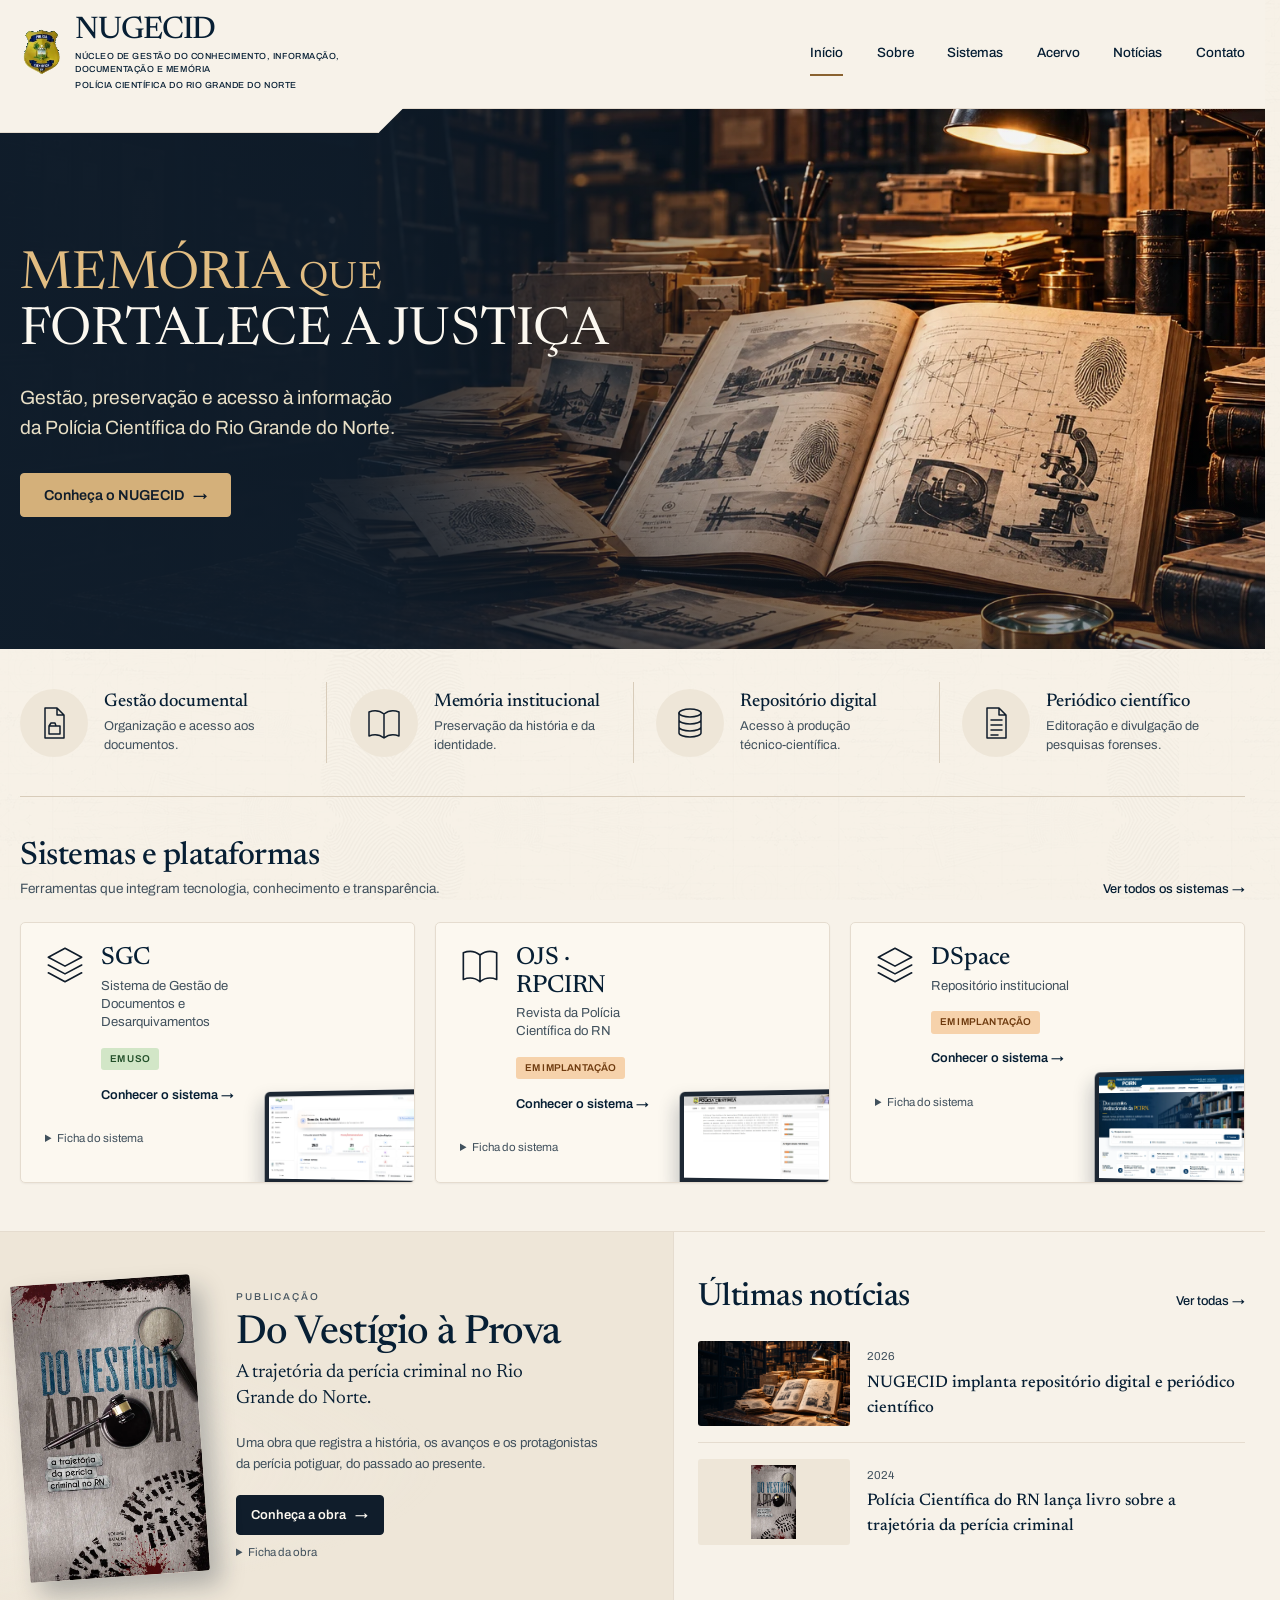
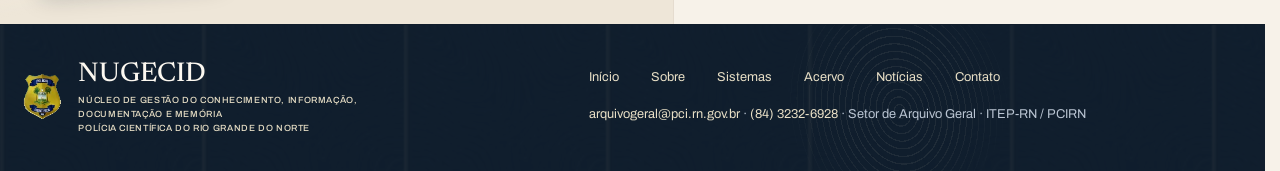
==== commit 356c57b8: "feat: alinha identidade visual do NUGECID ao mockup de referência" ====
--- a/index.html
+++ b/index.html
@@ -17,12 +17,6 @@
 <a class="skip-link" href="#conteudo">Pular para o conteúdo</a>
 
 <header class="site-header">
-  <div class="barra-institucional">
-    <div class="wrap">
-      <p>Polícia Científica do Rio Grande do Norte</p>
-      <p><a href="mailto:arquivogeral@pci.rn.gov.br">arquivogeral@pci.rn.gov.br</a> · <a href="tel:+558432326928">(84) 3232-6928</a></p>
-    </div>
-  </div>
   <div class="wrap site-header__inner">
     <a class="brand" href="index.html">
       <img class="brand-logo" src="assets/img/brasao-pcirn.webp" width="83" height="110" loading="lazy" alt="Brasão da Polícia Científica do RN">
@@ -34,22 +28,20 @@
     <nav class="desktop-nav" aria-label="Principal">
         <ul>
           <li><a href="index.html" aria-current="page">Início</a></li>
-          <li><a href="sgc.html">SGC</a></li>
-          <li><a href="ojs.html">OJS · RPCIRN</a></li>
-          <li><a href="dspace.html">DSpace</a></li>
+          <li><a href="sobre.html">Sobre</a></li>
           <li><a href="sistemas.html">Sistemas</a></li>
-          <li><a href="sobre.html">Sobre</a></li>
+          <li><a href="dspace.html">Acervo</a></li>
           <li><a href="noticias.html">Notícias</a></li>
+          <li><a href="sobre.html#contato">Contato</a></li>
         </ul>
-      </nav><details class="menu"><summary class="menu__toggle"><span class="menu__bars" aria-hidden="true"></span><span>Menu</span></summary><nav class="menu__lista" aria-label="Principal">
+      </nav><details class="menu"><summary class="menu__toggle"><span class="menu__bars" aria-hidden="true"></span><span class="menu__label">Menu</span></summary><nav class="menu__lista" aria-label="Principal">
         <ul>
           <li><a href="index.html" aria-current="page">Início</a></li>
-          <li><a href="sgc.html">SGC</a></li>
-          <li><a href="ojs.html">OJS · RPCIRN</a></li>
-          <li><a href="dspace.html">DSpace</a></li>
+          <li><a href="sobre.html">Sobre</a></li>
           <li><a href="sistemas.html">Sistemas</a></li>
-          <li><a href="sobre.html">Sobre</a></li>
+          <li><a href="dspace.html">Acervo</a></li>
           <li><a href="noticias.html">Notícias</a></li>
+          <li><a href="sobre.html#contato">Contato</a></li>
         </ul>
       </nav></details>
   </div>
@@ -59,130 +51,109 @@
   <section class="archive-hero" aria-labelledby="home-title">
     <div class="wrap archive-hero__inner">
       <div class="archive-hero__copy">
-        <p class="eyebrow">Ciência · Memória · Documentação · Sociedade</p>
-        <h1 id="home-title">A memória da perícia,<br><em>preservada para o futuro.</em></h1>
-        <p class="lead">Gestão do conhecimento, informação, documentação e memória da Polícia Científica do Rio Grande do Norte.</p>
-        <p class="hero-context">O NUGECID cuida do acervo documental, da memória institucional e da produção científica da Polícia Científica do Rio Grande do Norte.</p>
-        <div class="actions"><a class="btn" href="sobre.html">Conheça o NUGECID <span aria-hidden="true">→</span></a><a class="btn btn--ghost" href="sobre.html#atribuicoes">Nossas atribuições</a></div>
-        <div class="hero__meta"><span class="tag">Acesso aberto</span><span class="tag">Portaria nº 127 · 2023</span><a href="#sistemas">Conhecer os sistemas →</a></div>
+        <h1 id="home-title"><span class="archive-hero__accent">Memória <small>que</small></span><br>fortalece a justiça</h1>
+        <p class="lead">Gestão, preservação e acesso à informação da Polícia Científica do Rio Grande do Norte.</p>
+        <div class="actions"><a class="btn btn--gold" href="sobre.html">Conheça o NUGECID <span aria-hidden="true">→</span></a></div>
       </div>
     </div>
   </section>
-  <section class="home-overview wrap" aria-label="Atribuições, sistemas e publicação">
-    <div class="capabilities"><h2 class="visually-hidden">O que o Núcleo faz</h2><article class="ficha capability">
-          <div class="ficha__topo">
-            <h3>Gestão documental</h3>
-            <svg class="line-icon" viewBox="0 0 36 36" aria-hidden="true" fill="none" stroke="currentColor" stroke-width="1.5" stroke-linejoin="round" stroke-linecap="round"><path d="M8 3h12l7 7v24H8zM20 3v8h7M13 17h9M13 22h9M13 27h6"/></svg>
-          </div>
-          <p>Organização, preservação e acesso à informação.</p><details class="capability-facts"><summary>Saiba mais<span class="visually-hidden"> sobre Gestão documental</span></summary><p>Coordena o Setor de Arquivo Geral e o Comitê Permanente de Avaliação e Gestão
-          Documental, garantindo classificação, avaliação e destinação correta dos documentos.</p></details>
-          <p class="ficha__rodape"><span class="tag">SAG · CPAGED</span></p>
-        </article><article class="ficha capability">
-          <div class="ficha__topo">
-            <h3>Memória institucional</h3>
-            <svg class="line-icon" viewBox="0 0 36 36" aria-hidden="true" fill="none" stroke="currentColor" stroke-width="1.5" stroke-linejoin="round" stroke-linecap="round"><path d="M18 9c-5-4-10-4-15-2v24c5-2 10-2 15 2 5-4 10-4 15-2V7c-5-2-10-2-15 2zM18 9v24"/></svg>
-          </div>
-          <p>Valorização da história e da identidade da Polícia Científica do RN.</p><details class="capability-facts"><summary>Saiba mais<span class="visually-hidden"> sobre Memória institucional</span></summary><p>Pesquisa, preserva e dá acesso à história da instituição, com a Comissão Permanente de
-          Gestão da Memória e o livro <em>Do Vestígio à Prova</em>.</p></details>
-          <p class="ficha__rodape"><span class="tag">CPGM · 2024</span></p>
-        </article><article class="ficha capability">
-          <div class="ficha__topo">
-            <h3>Repositório digital</h3>
-            <svg class="line-icon" viewBox="0 0 36 36" aria-hidden="true" fill="none" stroke="currentColor" stroke-width="1.5" stroke-linejoin="round" stroke-linecap="round"><circle cx="16" cy="15" r="10"/><path d="m23 23 9 9M12 12h8M12 17h6"/></svg>
-          </div>
-          <p>Acesso aberto à produção técnico-científica.</p><details class="capability-facts"><summary>Saiba mais<span class="visually-hidden"> sobre Repositório digital</span></summary><p>Implanta o repositório institucional em DSpace para reunir portarias, publicações e
-          o acervo de memória em um só lugar, com acesso aberto.</p></details>
-          <p class="ficha__rodape"><span class="tag">DSpace · Em implantação</span></p>
-        </article><article class="ficha capability">
-          <div class="ficha__topo">
-            <h3>Periódico científico</h3>
-            <svg class="line-icon" viewBox="0 0 36 36" aria-hidden="true" fill="none" stroke="currentColor" stroke-width="1.5" stroke-linejoin="round" stroke-linecap="round"><path d="M5 30h27M8 26V15h5v11M17 26V8h5v18M26 26V3h5v23"/></svg>
-          </div>
-          <p>Editoração e divulgação de pesquisas forenses.</p><details class="capability-facts"><summary>Saiba mais<span class="visually-hidden"> sobre Periódico científico</span></summary><p>Mantém a Revista da Polícia Científica do Rio Grande do Norte, publicada em Open
-          Journal Systems, com submissão e avaliação por pares.</p></details>
-          <p class="ficha__rodape"><span class="tag">OJS · Em implantação</span></p>
-        </article></div>
-    <div class="overview-systems" id="sistemas"><div class="section-heading"><div><h2>Sistemas do NUGECID</h2><p>Plataformas que integram tecnologia, conhecimento e transparência.</p></div><a href="sistemas.html">Ver todos os sistemas →</a></div><div class="system-grid"><article class="system-card">
+
+  <section class="capabilities wrap" aria-labelledby="capabilities-title">
+    <h2 id="capabilities-title" class="visually-hidden">O que o Núcleo faz</h2>
+    <article class="capability">
+      <span class="capability__icon"><svg class="line-icon" viewBox="0 0 36 36" aria-hidden="true" fill="none" stroke="currentColor" stroke-width="1.5" stroke-linejoin="round" stroke-linecap="round"><path d="M9 3h12l7 7v23H9zM21 3v7h7M13 21h11v8H13zM13 21l2-3h4l1 3"/></svg></span>
+      <div><h3>Gestão documental</h3><p>Organização e acesso aos documentos.</p></div>
+    </article>
+    <article class="capability">
+      <span class="capability__icon"><svg class="line-icon" viewBox="0 0 36 36" aria-hidden="true" fill="none" stroke="currentColor" stroke-width="1.5" stroke-linejoin="round" stroke-linecap="round"><path d="M18 9c-5-4-10-4-15-2v24c5-2 10-2 15 2 5-4 10-4 15-2V7c-5-2-10-2-15 2zM18 9v24"/></svg></span>
+      <div><h3>Memória institucional</h3><p>Preservação da história e da identidade.</p></div>
+    </article>
+    <article class="capability">
+      <span class="capability__icon"><svg class="line-icon" viewBox="0 0 36 36" aria-hidden="true" fill="none" stroke="currentColor" stroke-width="1.5" stroke-linejoin="round" stroke-linecap="round"><ellipse cx="18" cy="8" rx="11" ry="4"/><path d="M7 8v20c0 2.2 4.9 4 11 4s11-1.8 11-4V8M7 15c0 2.2 4.9 4 11 4s11-1.8 11-4M7 22c0 2.2 4.9 4 11 4s11-1.8 11-4"/></svg></span>
+      <div><h3>Repositório digital</h3><p>Acesso à produção técnico-científica.</p></div>
+    </article>
+    <article class="capability">
+      <span class="capability__icon"><svg class="line-icon" viewBox="0 0 36 36" aria-hidden="true" fill="none" stroke="currentColor" stroke-width="1.5" stroke-linejoin="round" stroke-linecap="round"><path d="M9 3h12l7 7v23H9zM21 3v7h7M13 15h11M13 20h11M13 25h11M13 30h7"/></svg></span>
+      <div><h3>Periódico científico</h3><p>Editoração e divulgação de pesquisas forenses.</p></div>
+    </article>
+  </section>
+
+  <section class="home-systems wrap" id="sistemas" aria-labelledby="systems-title">
+    <div class="section-heading"><div><h2 id="systems-title">Sistemas e plataformas</h2><p>Ferramentas que integram tecnologia, conhecimento e transparência.</p></div><a href="sistemas.html">Ver todos os sistemas <span aria-hidden="true">→</span></a></div>
+    <div class="system-grid"><article class="system-card system-card--shot">
       <div class="system-card__heading"><svg class="line-icon" viewBox="0 0 36 36" aria-hidden="true" fill="none" stroke="currentColor" stroke-width="1.5" stroke-linejoin="round" stroke-linecap="round"><path d="m18 3 15 8-15 8L3 11zM3 18l15 8 15-8M3 25l15 8 15-8"/></svg><div><h3><a href="sgc.html">SGC</a></h3><p>Sistema de Gestão de Documentos e Desarquivamentos</p></div></div>
-      <div class="system-card__bottom"><span class="status status--live">Em uso</span><a href="sgc.html" aria-label="Ver detalhes de SGC">→</a></div>
+      <div class="system-card__bottom"><span class="status status--live">Em uso</span><a class="system-card__link" href="sgc.html">Conhecer o sistema<span class="visually-hidden"> SGC</span> <span aria-hidden="true">→</span></a></div>
+      <img class="system-card__shot" src="assets/img/sgc-dashboard.webp" width="1280" height="653" loading="lazy" alt="">
       <details class="system-facts"><summary>Ficha do sistema</summary><dl>
             <dt>Nome</dt><dd>Sistema de Gestão de Documentos e Desarquivamentos</dd>
             <dt>Função</dt><dd>Desarquivamentos, anexos, termos e relatórios</dd>
             <dt>Stack</dt><dd>NestJS · React · PostgreSQL · Redis</dd>
             <dt>Situação</dt><dd>Em uso na PCIRN</dd>
-          </dl><a href="sgc.html">Ver detalhes →</a></details>
-    </article><article class="system-card">
+          </dl></details>
+    </article><article class="system-card system-card--shot">
       <div class="system-card__heading"><svg class="line-icon" viewBox="0 0 36 36" aria-hidden="true" fill="none" stroke="currentColor" stroke-width="1.5" stroke-linejoin="round" stroke-linecap="round"><path d="M18 9c-5-4-10-4-15-2v24c5-2 10-2 15 2 5-4 10-4 15-2V7c-5-2-10-2-15 2zM18 9v24"/></svg><div><h3><a href="ojs.html">OJS · RPCIRN</a></h3><p>Revista da Polícia Científica do RN</p></div></div>
-      <div class="system-card__bottom"><span class="status ">Em implantação</span><a href="ojs.html" aria-label="Ver detalhes de OJS · RPCIRN">→</a></div>
+      <div class="system-card__bottom"><span class="status">Em implantação</span><a class="system-card__link" href="ojs.html">Conhecer o sistema<span class="visually-hidden"> OJS · RPCIRN</span> <span aria-hidden="true">→</span></a></div>
+      <img class="system-card__shot" src="assets/img/ojs-home.webp" width="1280" height="647" loading="lazy" alt="">
       <details class="system-facts"><summary>Ficha do sistema</summary><dl>
             <dt>Nome</dt><dd>Revista da Polícia Científica do Rio Grande do Norte</dd>
             <dt>Função</dt><dd>Periódico científico em acesso aberto</dd>
             <dt>Plataforma</dt><dd>Open Journal Systems</dd>
             <dt>Situação</dt><dd>Em implantação</dd>
-          </dl><a href="ojs.html">Ver detalhes →</a></details>
-    </article><article class="system-card">
+          </dl></details>
+    </article><article class="system-card system-card--shot">
       <div class="system-card__heading"><svg class="line-icon" viewBox="0 0 36 36" aria-hidden="true" fill="none" stroke="currentColor" stroke-width="1.5" stroke-linejoin="round" stroke-linecap="round"><path d="m18 3 15 8-15 8L3 11zM3 18l15 8 15-8M3 25l15 8 15-8"/></svg><div><h3><a href="dspace.html">DSpace</a></h3><p>Repositório institucional</p></div></div>
-      <div class="system-card__bottom"><span class="status ">Em implantação</span><a href="dspace.html" aria-label="Ver detalhes de DSpace">→</a></div>
+      <div class="system-card__bottom"><span class="status">Em implantação</span><a class="system-card__link" href="dspace.html">Conhecer o sistema<span class="visually-hidden"> DSpace</span> <span aria-hidden="true">→</span></a></div>
+      <img class="system-card__shot" src="assets/img/dspace-home.webp" width="1280" height="800" loading="lazy" alt="">
       <details class="system-facts"><summary>Ficha do sistema</summary><dl>
             <dt>Nome</dt><dd>Repositório Institucional da Polícia Científica do RN</dd>
             <dt>Função</dt><dd>Portarias, publicações e acervo de memória</dd>
             <dt>Plataforma</dt><dd>DSpace</dd>
             <dt>Situação</dt><dd>Em implantação</dd>
-          </dl><a href="dspace.html">Ver detalhes →</a></details>
-    </article></div></div>
-    <div class="book-feature"><a href="noticia-lancamento-livro.html" class="book-feature__cover"><img src="assets/img/livro-capa.webp" width="700" height="1154" loading="lazy" alt="Capa verdadeira de Do Vestígio à Prova: A Trajetória da Perícia Criminal no Rio Grande do Norte"></a><div><span class="eyebrow">Publicação institucional</span><h2>Do Vestígio à Prova</h2><p>A trajetória da perícia criminal no Rio Grande do Norte.</p><a class="btn btn--sm" href="noticia-lancamento-livro.html">Sobre a publicação →</a><details class="book-facts"><summary>Conheça a obra</summary><p>A trajetória da perícia criminal no Rio Grande do Norte, em pesquisa conduzida pela
-        Comissão Permanente de Gestão da Memória. Volume 1, 2024, ISBN 978-65-01-06618-9.</p>
+          </dl></details>
+    </article></div>
+  </section>
+
+  <section class="home-bottom">
+    <div class="wrap home-bottom__grid">
+      <div class="book-feature">
+        <a href="noticia-lancamento-livro.html" class="book-feature__cover" tabindex="-1" aria-hidden="true"><img src="assets/img/livro-capa.webp" width="700" height="1154" loading="lazy" alt=""></a>
+        <div class="book-feature__copy"><span class="eyebrow">Publicação</span><h2>Do Vestígio à Prova</h2><p class="book-feature__subtitle">A trajetória da perícia criminal no Rio Grande do Norte.</p><p>Uma obra que registra a história, os avanços e os protagonistas da perícia potiguar, do passado ao presente.</p><a class="btn btn--sm" href="noticia-lancamento-livro.html">Conheça a obra <span aria-hidden="true">→</span></a><details class="book-facts"><summary>Ficha da obra</summary><p>Pesquisa conduzida pela Comissão Permanente de Gestão da Memória.</p>
 <p>O livro foi publicado em 2024, quando o órgão ainda se chamava Instituto
         Técnico-Científico de Perícia do Rio Grande do Norte (ITEP-RN), renomeado pela
-        Lei Complementar nº 795, de 8 de outubro de 2025.</p><p><b>Volume 1</b> · 2024 · ISBN 978-65-01-06618-9</p><a href="https://drive.google.com/file/d/1_Sdru5ukTgvIwmae3blHcrNwCr5tB6G5/view" target="_blank" rel="noopener">Visualizar PDF <span class="visually-hidden">(abre em nova aba)</span></a></details></div></div>
+        Lei Complementar nº 795, de 8 de outubro de 2025.</p><p><b>Volume 1</b> · 2024 · ISBN 978-65-01-06618-9</p><a href="https://drive.google.com/file/d/1_Sdru5ukTgvIwmae3blHcrNwCr5tB6G5/view" target="_blank" rel="noopener">Visualizar PDF <span class="visually-hidden">(abre em nova aba)</span></a></details></div>
+      </div>
+      <div class="home-news">
+        <div class="section-heading"><h2>Últimas notícias</h2><a href="noticias.html">Ver todas <span aria-hidden="true">→</span></a></div>
+        <ul class="news-mini">
+          <!-- CONFIRMAR: data -->
+          <li><a class="news-mini__image" href="noticia-sistemas-implantacao.html" tabindex="-1" aria-hidden="true"><img src="assets/img/arquivo-editorial.webp" width="1536" height="1024" alt="" loading="lazy"></a><div><time datetime="2026">2026</time><a href="noticia-sistemas-implantacao.html">NUGECID implanta repositório digital e periódico científico</a></div></li>
+          <li><a class="news-mini__image news-mini__image--book" href="noticia-lancamento-livro.html" tabindex="-1" aria-hidden="true"><img src="assets/img/livro-capa.webp" width="700" height="1154" alt="" loading="lazy"></a><div><time datetime="2024">2024</time><a href="noticia-lancamento-livro.html">Polícia Científica do RN lança livro sobre a trajetória da perícia criminal</a></div></li>
+        </ul>
+      </div>
+    </div>
   </section>
-  <section class="archive-feature" aria-labelledby="archive-title">
-    <div class="wrap archive-feature__grid"><div class="archive-feature__copy"><p class="eyebrow">Arquivo Geral · NUGECID</p><h2 id="archive-title">Conhecimento de hoje<br><em>para a justiça de amanhã.</em></h2><p>O NUGECID organiza, preserva e valoriza o acervo documental, a memória institucional e a produção científica da Polícia Científica do Rio Grande do Norte.</p><a class="btn btn--light" href="sobre.html">Explorar o NUGECID →</a><p class="archive-caption">Memória, informação e conhecimento da perícia criminal do Rio Grande do Norte</p><div class="archive-values"><span><svg class="line-icon" viewBox="0 0 36 36" aria-hidden="true" fill="none" stroke="currentColor" stroke-width="1.5" stroke-linejoin="round" stroke-linecap="round"><path d="M8 3h12l7 7v24H8zM20 3v8h7M13 17h9M13 22h9M13 27h6"/></svg>Documentos<br>preservados</span><span><svg class="line-icon" viewBox="0 0 36 36" aria-hidden="true" fill="none" stroke="currentColor" stroke-width="1.5" stroke-linejoin="round" stroke-linecap="round"><path d="M18 9c-5-4-10-4-15-2v24c5-2 10-2 15 2 5-4 10-4 15-2V7c-5-2-10-2-15 2zM18 9v24"/></svg>Memória<br>institucional</span><span><svg class="line-icon" viewBox="0 0 36 36" aria-hidden="true" fill="none" stroke="currentColor" stroke-width="1.5" stroke-linejoin="round" stroke-linecap="round"><path d="M5 30h27M8 26V15h5v11M17 26V8h5v18M26 26V3h5v23"/></svg>Produção<br>científica</span></div></div><aside class="platform-panel"><p class="eyebrow">Ciência · Memória · Sociedade</p><h2>Sistemas e plataformas</h2><p>Acesso rápido aos principais sistemas.</p><a class="platform-link" href="sgc.html"><svg class="line-icon" viewBox="0 0 36 36" aria-hidden="true" fill="none" stroke="currentColor" stroke-width="1.5" stroke-linejoin="round" stroke-linecap="round"><path d="m18 3 15 8-15 8L3 11zM3 18l15 8 15-8M3 25l15 8 15-8"/></svg><span><strong>SGC</strong><small>Gestão de documentos e desarquivamentos</small></span><span class="status status--live">Em uso</span><span aria-hidden="true">→</span></a><a class="platform-link" href="ojs.html"><svg class="line-icon" viewBox="0 0 36 36" aria-hidden="true" fill="none" stroke="currentColor" stroke-width="1.5" stroke-linejoin="round" stroke-linecap="round"><path d="M18 9c-5-4-10-4-15-2v24c5-2 10-2 15 2 5-4 10-4 15-2V7c-5-2-10-2-15 2zM18 9v24"/></svg><span><strong>OJS · RPCIRN</strong><small>Revista da Polícia Científica do RN</small></span><span class="status ">Em implantação</span><span aria-hidden="true">→</span></a><a class="platform-link" href="dspace.html"><svg class="line-icon" viewBox="0 0 36 36" aria-hidden="true" fill="none" stroke="currentColor" stroke-width="1.5" stroke-linejoin="round" stroke-linecap="round"><path d="m18 3 15 8-15 8L3 11zM3 18l15 8 15-8M3 25l15 8 15-8"/></svg><span><strong>DSpace</strong><small>Repositório institucional</small></span><span class="status ">Em implantação</span><span aria-hidden="true">→</span></a></aside></div>
-  </section>
-  <section class="home-bottom wrap"><div class="home-news"><div class="section-heading"><div><h2>Notícias e destaques</h2><p>Acompanhe as principais atualizações, eventos e publicações.</p></div><a href="noticias.html">Todas as notícias →</a></div><div class="news-grid"><article class="news-card"><a class="news-card__image " href="noticia-sistemas-implantacao.html" tabindex="-1" aria-hidden="true"><img src="assets/img/arquivo-editorial.webp" width="1536" height="1024" alt="" loading="lazy"></a><div class="news-card__body"><div class="news-card__meta"><span class="status">Sistemas</span><time datetime="2026">2026</time></div><h3><a href="noticia-sistemas-implantacao.html">NUGECID implanta repositório digital e periódico científico</a></h3><p>Avanço da implantação do repositório institucional em DSpace
-              e da Revista da Polícia Científica do RN em Open Journal Systems.</p></div></article><article class="news-card"><a class="news-card__image news-card__image--book" href="noticia-lancamento-livro.html" tabindex="-1" aria-hidden="true"><img src="assets/img/livro-capa.webp" width="700" height="1154" alt="" loading="lazy"></a><div class="news-card__body"><div class="news-card__meta"><span class="status">Publicação</span><time datetime="2024">2024</time></div><h3><a href="noticia-lancamento-livro.html">Polícia Científica do RN lança livro sobre a trajetória da perícia criminal</a></h3><p>Pesquisa da Comissão Permanente de Gestão da Memória
-              resgata marcos legais, personagens e inovações da perícia oficial no estado.</p></div></article></div></div><aside class="quick-access"><h2>Acesso rápido</h2><p>Links frequentemente utilizados.</p><div class="quick-grid"><a href="sgc.html"><svg class="line-icon" viewBox="0 0 36 36" aria-hidden="true" fill="none" stroke="currentColor" stroke-width="1.5" stroke-linejoin="round" stroke-linecap="round"><path d="M8 3h12l7 7v24H8zM20 3v8h7M13 17h9M13 22h9M13 27h6"/></svg><span>Documentos e desarquivamentos</span><span aria-hidden="true">→</span></a><a href="sobre.html#estruturas"><svg class="line-icon" viewBox="0 0 36 36" aria-hidden="true" fill="none" stroke="currentColor" stroke-width="1.5" stroke-linejoin="round" stroke-linecap="round"><path d="M8 3h12l7 7v24H8zM20 3v8h7M13 17h9M13 22h9M13 27h6"/></svg><span>Normas e portarias</span><span aria-hidden="true">→</span></a><a href="noticia-lancamento-livro.html"><svg class="line-icon" viewBox="0 0 36 36" aria-hidden="true" fill="none" stroke="currentColor" stroke-width="1.5" stroke-linejoin="round" stroke-linecap="round"><path d="M18 9c-5-4-10-4-15-2v24c5-2 10-2 15 2 5-4 10-4 15-2V7c-5-2-10-2-15 2zM18 9v24"/></svg><span>Publicações</span><span aria-hidden="true">→</span></a><a href="dspace.html"><svg class="line-icon" viewBox="0 0 36 36" aria-hidden="true" fill="none" stroke="currentColor" stroke-width="1.5" stroke-linejoin="round" stroke-linecap="round"><path d="m18 3 15 8-15 8L3 11zM3 18l15 8 15-8M3 25l15 8 15-8"/></svg><span>Repositório digital</span><span aria-hidden="true">→</span></a><a href="ojs.html#submissao"><svg class="line-icon" viewBox="0 0 36 36" aria-hidden="true" fill="none" stroke="currentColor" stroke-width="1.5" stroke-linejoin="round" stroke-linecap="round"><path d="M18 9c-5-4-10-4-15-2v24c5-2 10-2 15 2 5-4 10-4 15-2V7c-5-2-10-2-15 2zM18 9v24"/></svg><span>Submissões à revista</span><span aria-hidden="true">→</span></a><a href="sobre.html#contato"><svg class="line-icon" viewBox="0 0 36 36" aria-hidden="true" fill="none" stroke="currentColor" stroke-width="1.5" stroke-linejoin="round" stroke-linecap="round"><rect x="3" y="7" width="30" height="23" rx="2"/><path d="m3 8 15 12L33 8"/></svg><span>Fale conosco</span><span aria-hidden="true">→</span></a></div></aside></section>
 </main>
 
 <footer class="site-footer">
-  <div class="footer__paisagem">
-    <img src="assets/img/footer-paisagem.webp" width="511" height="82" loading="lazy" alt=""
-      role="presentation">
-  </div>
   <div class="wrap footer__grid">
-    <div>
-      <div class="footer__brand">
-        <img src="assets/img/brasao-pcirn.webp" width="83" height="110" loading="lazy" alt="Brasão da Polícia Científica do RN">
+    <a class="footer__brand" href="index.html">
+      <img src="assets/img/brasao-pcirn.webp" width="83" height="110" loading="lazy" alt="Brasão da Polícia Científica do RN">
+      <span>
         <span class="footer__brand-name">NUGECID</span>
-      </div>
-      <p class="footer__brand-sub">Núcleo de Gestão do Conhecimento, Informação, Documentação e
-      Memória da Polícia Científica do Rio Grande do Norte.</p>
-    </div>
-    <div class="footer__col">
-      <h4>Navegação</h4>
+        <span class="footer__brand-sub">Núcleo de Gestão do Conhecimento, Informação,<br>Documentação e Memória<br>Polícia Científica do Rio Grande do Norte</span>
+      </span>
+    </a>
+    <nav class="footer__col" aria-label="Rodapé">
       <ul>
-        <li><a href="index.html">Início</a></li>
-        <li><a href="sgc.html">SGC</a></li>
-        <li><a href="ojs.html">OJS · RPCIRN</a></li>
-        <li><a href="dspace.html">DSpace</a></li>
+          <li><a href="index.html">Início</a></li>
+          <li><a href="sobre.html">Sobre</a></li>
           <li><a href="sistemas.html">Sistemas</a></li>
-        <li><a href="sobre.html">Sobre</a></li>
-        <li><a href="noticias.html">Notícias</a></li>
+          <li><a href="dspace.html">Acervo</a></li>
+          <li><a href="noticias.html">Notícias</a></li>
+          <li><a href="sobre.html#contato">Contato</a></li>
       </ul>
-    </div>
-    <div class="footer__col">
-      <h4>Contato</h4>
-      <p><a href="mailto:arquivogeral@pci.rn.gov.br">arquivogeral@pci.rn.gov.br</a></p>
-      <p><a href="tel:+558432326928">(84) 3232-6928</a></p>
-      <p><a href="sobre.html#contato">Endereço e horário</a></p>
-      <p>Setor de Arquivo Geral · ITEP-RN / PCIRN</p>
-    </div>
-  </div>
-  <div class="footer__base">
-    <div class="wrap">
-      <p>Polícia Científica do Rio Grande do Norte</p>
-      <p>Conteúdo sob acesso aberto · Site sem cookies de rastreamento</p>
-    </div>
+      <p><a href="mailto:arquivogeral@pci.rn.gov.br">arquivogeral@pci.rn.gov.br</a> · <a href="tel:+558432326928">(84) 3232-6928</a> · Setor de Arquivo Geral · ITEP-RN / PCIRN</p>
+    </nav>
   </div>
 </footer>
 
--- a/assets/css/site.css
+++ b/assets/css/site.css
@@ -36,8 +36,8 @@
   --ink: #071f34;
   --ink-2: #41515d;
 
-  --navy: #031c2b;
-  --navy-2: #0d3563;
+  --navy: #101d2b;
+  --navy-2: #1d3047;
   --on-navy: #e8dfc6;
   --on-navy-2: #b9c4d2;
   --on-navy-rule: #2b436a;
@@ -45,6 +45,11 @@
   --stamp: #a12f1e;
   --stamp-2: #c25a3a;
   --green: #1c6248;
+
+  /* Dourado do mockup: botão principal, destaques sobre o azul e sublinhado ativo. */
+  --gold: #d4b07a;
+  --gold-2: #e2bd82;
+  --gold-3: #8a6230;
 
   /* Tipografia */
   --serif: "Newsreader", "Iowan Old Style", Palatino, Georgia, serif;
@@ -126,11 +131,10 @@
 ::selection { background: var(--paper-3); color: var(--ink); }
 
 @media (hover: hover) and (pointer: fine) {
-  a:hover { color: var(--stamp); }
-  .btn:hover { background: var(--stamp); border-color: var(--stamp); color: var(--paper-2); }
+  a:hover { color: var(--gold-3); }
+  .btn:hover { background: var(--navy-2); border-color: var(--navy-2); color: var(--paper-2); }
   .btn--ghost:hover { background: var(--navy); border-color: var(--navy); color: var(--paper-2); }
   .site-footer a:hover { color: var(--on-navy); }
-  .news-list a:hover { color: var(--stamp); }
   .ficha-link:hover::after { transform: translateX(3px); }
   .plate:hover img { border-color: var(--stamp-2); }
 }
@@ -265,25 +269,6 @@
   opacity: 0.22;
   pointer-events: none;
 }
-
-.barra-institucional {
-  position: relative;
-  border-bottom: 1px solid var(--on-navy-rule);
-  font: 500 0.66rem/1.4 var(--mono);
-  letter-spacing: 0.13em;
-  text-transform: uppercase;
-  color: var(--on-navy-2);
-}
-.barra-institucional .wrap {
-  display: flex;
-  flex-wrap: wrap;
-  gap: 0.35rem 1.5rem;
-  justify-content: space-between;
-  padding-block: 0.5rem;
-}
-.barra-institucional p { margin: 0; max-width: none; }
-.barra-institucional a { color: var(--on-navy-2); text-decoration: none; }
-.barra-institucional a:hover { color: var(--on-navy); text-decoration: underline; }
 
 .site-header__inner {
   position: relative;
@@ -649,34 +634,6 @@
 
 /* ---------- 12. Noticias ------------------------------------------------- */
 
-.news-list { list-style: none; margin: 0; padding: 0; max-width: 46rem; }
-.news-list li {
-  display: grid;
-  gap: 0.35rem;
-  margin: 0;
-  padding: clamp(1rem, 0.9rem + 0.5vw, 1.4rem) 0;
-  border-bottom: 1px solid var(--rule-2);
-}
-.news-list li:first-child { border-top: 1px solid var(--rule-2); }
-@media (min-width: 44rem) {
-  .news-list li { grid-template-columns: 7rem minmax(0, 1fr); gap: 1.25rem; align-items: baseline; }
-}
-.news-list time {
-  font: 500 0.72rem/1.5 var(--mono);
-  letter-spacing: 0.14em;
-  text-transform: uppercase;
-  color: var(--stamp);
-}
-.news-list a {
-  font-family: var(--serif);
-  font-size: clamp(1.1rem, 1rem + 0.5vw, 1.35rem);
-  line-height: 1.25;
-  font-weight: 500;
-  color: var(--ink);
-  text-decoration: none;
-}
-.news-list .news-list__resumo { margin: 0.15rem 0 0; font-size: 0.92rem; color: var(--ink-2); }
-
 /* Artigo */
 .article__meta {
   display: flex;
@@ -726,14 +683,6 @@
   opacity: 0.14;
   pointer-events: none;
 }
-.footer__paisagem { position: relative; }
-.footer__paisagem img {
-  position: relative;
-  width: 100%;
-  height: clamp(60px, 8vw, 116px);
-  object-fit: cover;
-  object-position: center 62%;
-}
 .site-footer > .wrap { position: relative; }
 
 .footer__grid {
@@ -768,16 +717,6 @@
 .footer__col a { color: var(--on-navy-2); text-decoration: none; font-size: 0.88rem; }
 .footer__col p { margin: 0 0 0.45rem; font-size: 0.88rem; color: var(--on-navy-2); max-width: none; }
 
-.footer__base {
-  position: relative;
-  border-top: 1px solid var(--on-navy-rule);
-  padding-block: 1.1rem;
-  font: 400 0.7rem/1.6 var(--mono);
-  letter-spacing: 0.08em;
-  color: var(--on-navy-2);
-}
-.footer__base .wrap { display: flex; flex-wrap: wrap; gap: 0.4rem 1.5rem; justify-content: space-between; }
-.footer__base p { margin: 0; max-width: none; }
 
 /* ---------- 15. Impressao ------------------------------------------------ */
 
@@ -816,29 +755,24 @@
 .btn--sm { min-height: 40px; padding: .65rem .9rem; }
 .eyebrow { font: 500 .62rem/1.5 var(--sans); letter-spacing: .19em; text-transform: uppercase; }
 .line-icon { width: 36px; height: 36px; flex-shrink: 0; display: block; color: inherit; }
-.site-header { background: var(--paper-2); color: var(--ink); border-color: var(--rule-2); z-index: 10; }
+.site-header { background: var(--paper); color: var(--ink); border-color: var(--rule-2); z-index: 10; }
 .site-header::before { display: none; }
-.barra-institucional { background: var(--navy); color: var(--paper); border: 0; font: 400 .62rem/1.4 var(--sans); letter-spacing: .04em; text-transform: none; }
-.barra-institucional .wrap { padding-block: .35rem; }
-.barra-institucional a { color: var(--paper); }
-.site-header__inner { flex-wrap: nowrap; padding-block: 1.15rem; gap: 1.5rem; }
+.site-header__inner { flex-wrap: nowrap; padding-block: .95rem; gap: 1.5rem; }
 .brand { flex-shrink: 0; gap: .75rem; }
 .brand-logo { width: 43px; }
 .brand-name { font-size: 1.95rem; letter-spacing: -.035em; }
-.brand-sub { color: var(--ink); font: 500 .53rem/1.45 var(--sans); letter-spacing: .025em; max-width: 46ch; }
-.brand-institution { font: 600 .55rem/1.4 var(--sans); text-transform: uppercase; margin-top: .2rem; }
+.brand-sub, .brand-institution { color: var(--ink); font: 500 .55rem/1.5 var(--sans); letter-spacing: .06em; text-transform: uppercase; max-width: none; white-space: nowrap; }
 .desktop-nav { display: none; margin-left: auto; }
-.desktop-nav ul { display: flex; gap: 1.55rem; align-items: center; list-style: none; padding: 0; margin: 0; }
+.desktop-nav ul { display: flex; gap: 2.1rem; align-items: center; list-style: none; padding: 0; margin: 0; }
 .desktop-nav li { margin: 0; }
-.desktop-nav a { display: flex; align-items: center; min-height: 44px; color: var(--ink); text-decoration: none; font: 600 .76rem/1.3 var(--sans); border-bottom: 2px solid transparent; }
-.desktop-nav a[aria-current] { border-color: var(--navy); }
+.desktop-nav a { display: flex; align-items: center; min-height: 44px; color: var(--ink); text-decoration: none; font: 500 .84rem/1.3 var(--sans); border-bottom: 2px solid transparent; }
+.desktop-nav a[aria-current] { border-color: var(--gold-3); }
 .menu__toggle { color: var(--navy); border-color: var(--rule); min-height: 44px; letter-spacing: .03em; border-radius: 3px; }
 .menu__toggle:hover { background: var(--paper-3); }
 .menu__lista { background: var(--paper-2); border: 1px solid var(--rule); padding: .6rem 1rem; }
 .menu__lista a { color: var(--ink); text-transform: none; letter-spacing: 0; padding: .9rem; border-color: var(--rule); min-height: 44px; }
 .menu__lista a[aria-current] { background: var(--paper-3); color: var(--ink); }
 .site-header :focus-visible { outline-color: var(--navy); }
-.barra-institucional :focus-visible { outline-color: var(--paper); }
 @media (min-width: 70rem) { .desktop-nav { display: block; } .menu { display: none; } }
 @media (min-width: 62rem) and (max-width: 69.999rem) {
   .menu__toggle { display: inline-flex; }
@@ -848,247 +782,217 @@
   .menu__lista ul { display: block; }
   .menu__lista a { font-size: .86rem; border-bottom: 1px solid var(--rule); padding: .9rem; }
 }
-.archive-hero { position: relative; isolation: isolate; background: var(--paper-2); }
-.archive-hero::before { content: ''; position: absolute; inset: 0 0 0 34%; z-index: -2; background: url('../img/arquivo-editorial.webp') center 64% / cover no-repeat; }
-.archive-hero::after { content: ''; position: absolute; inset: 0; z-index: -1; background: linear-gradient(90deg, var(--paper-2) 0%, var(--paper-2) 28%, rgb(252 248 240 / .96) 35%, rgb(252 248 240 / .76) 43%, rgb(252 248 240 / 0) 61%); }
-.archive-hero__inner { min-height: 420px; padding-block: 2.4rem 2.3rem; display: flex; align-items: center; }
-.archive-hero__copy { width: 48%; max-width: 650px; }
-.archive-hero h1 { font-size: clamp(2.4rem, 3.6vw, 3.75rem); line-height: 1.03; letter-spacing: -.035em; }
-.archive-hero h1 em { font-weight: 400; }
-.archive-hero .lead { font-size: 1rem; color: var(--ink); max-width: 44ch; }
-.hero-context { font-size: .78rem; max-width: 52ch; color: var(--ink-2); }
-.hero__meta { border: 0; padding: 0; margin-top: 1.3rem; font-size: .7rem; gap: .65rem; align-items: center; }
-.hero__meta a { font-size: .72rem; }
 .tag { border: 0; background: transparent; padding: 0; font: 500 .66rem/1.5 var(--sans); letter-spacing: .04em; }
-.home-overview { display: grid; grid-template-columns: 1.45fr 1.3fr .85fr; gap: 1.25rem; padding-block: 1.7rem; align-items: start; }
-.capabilities { display: grid; grid-template-columns: repeat(4,minmax(0,1fr)); gap: .55rem; }
-.capability { padding: 1.15rem .7rem .85rem; gap: .75rem; border-radius: 5px; text-align: center; min-width: 0; }
-.capability .ficha__topo { flex-direction: column-reverse; align-items: center; justify-content: start; gap: .8rem; }
-.capability h3 { font-size: 1.13rem; line-height: 1.13; }
-.capability p { font-size: .69rem; line-height: 1.5; }
-.capability .ficha__rodape { padding-top: .65rem; }
-.capability .tag { font-size: .56rem; }
-.capability-facts { font-size: .63rem; }
-.capability-facts summary { padding-block: .3rem; color: var(--ink-2); min-height: 24px; }
-.capability-facts[open] p { margin-top: .5rem; }
-.section-heading { display: flex; justify-content: space-between; align-items: baseline; gap: .7rem; margin-bottom: .9rem; }
-.section-heading h2 { margin: 0 0 .3rem; font-size: 1.6rem; }
-.section-heading p, .quick-access > p { font-size: .72rem; margin: 0; color: var(--ink-2); }
-.section-heading > a { font-size: .65rem; font-weight: 600; text-decoration: none; white-space: nowrap; }
-.overview-systems .section-heading { display: block; }
-.overview-systems .section-heading > a { display: inline-block; margin-top: .45rem; }
-.system-grid { display: grid; grid-template-columns: repeat(3,minmax(0,1fr)); gap: .6rem; }
-.system-card { padding: 1rem .8rem .7rem; background: var(--paper-2); border: 1px solid var(--rule-2); border-radius: 5px; min-width: 0; }
-.system-card__heading { display: flex; align-items: start; gap: .65rem; }
-.system-card__heading .line-icon { width: 28px; height: 28px; }
-.system-card h3 { font-size: 1.05rem; margin: 0 0 .3rem; }
+.btn--gold { background: var(--gold); border-color: var(--gold); color: var(--navy); font-size: .9rem; padding: .85rem 1.45rem; }
+.home .site-header::after { content: ''; position: absolute; left: 0; top: 100%; width: calc((100% - min(100% - 2.5rem, var(--wrap))) / 2 + 24rem); height: 1.6rem; background: var(--paper); border-bottom: 1px solid var(--rule-2); clip-path: polygon(0 0, 100% 0, calc(100% - 1.6rem) 100%, 0 100%); pointer-events: none; }
+
+/* Home: abertura escura com o registro aberto. */
+.archive-hero { position: relative; isolation: isolate; background: var(--navy); color: var(--paper-2); }
+.archive-hero::before { content: ''; position: absolute; inset: 0; z-index: -2; background: url('../img/arquivo-editorial.webp') 70% 62% / cover no-repeat; }
+.archive-hero::after { content: ''; position: absolute; inset: 0; z-index: -1; background: linear-gradient(90deg, rgb(16 29 43 / .97) 0%, rgb(16 29 43 / .9) 28%, rgb(16 29 43 / .45) 50%, rgb(16 29 43 / .04) 74%), linear-gradient(0deg, rgb(16 29 43 / .5), transparent 32%); }
+.archive-hero__inner { min-height: 540px; display: flex; align-items: center; padding-block: 4.5rem 4rem; }
+.archive-hero__copy { max-width: 46rem; }
+.archive-hero h1 { margin-bottom: .45em; color: var(--paper-2); font-size: clamp(2.3rem, 1.2rem + 2.6vw, 3.6rem); font-weight: 400; line-height: 1.06; letter-spacing: .005em; text-transform: uppercase; }
+.archive-hero__accent { color: var(--gold-2); }
+.archive-hero h1 small { font-size: .72em; }
+.archive-hero .lead { color: var(--on-navy); font-size: clamp(1rem, .9rem + .4vw, 1.2rem); max-width: 36ch; }
+.archive-hero .actions { margin-top: 1.9rem; }
+.archive-hero :focus-visible { outline-color: var(--paper-2); }
+
+/* Home: atribuições em faixa única. */
+.capabilities { display: grid; grid-template-columns: repeat(4, minmax(0, 1fr)); padding-block: 2.1rem; border-bottom: 1px solid var(--rule); }
+.capability { display: flex; align-items: center; gap: 1rem; min-width: 0; padding: .4rem 1.4rem; border-left: 1px solid var(--rule); }
+.capability:first-of-type { padding-left: 0; border-left: 0; }
+.capability__icon { display: grid; place-items: center; flex-shrink: 0; width: 4.25rem; height: 4.25rem; border-radius: 50%; background: var(--paper-3); color: var(--navy); }
+.capability h3 { margin: 0 0 .25rem; font-size: 1.15rem; line-height: 1.2; }
+.capability p { margin: 0; color: var(--ink-2); font-size: .8rem; line-height: 1.45; }
+
+/* Sistemas e plataformas */
+.home-systems { padding-block: 2.6rem 3rem; }
+.section-heading { display: flex; justify-content: space-between; align-items: end; gap: 1rem; margin-bottom: 1.4rem; }
+.section-heading h2 { margin: 0 0 .25rem; font-size: clamp(1.55rem, 1.3rem + .9vw, 2rem); }
+.section-heading p { margin: 0; color: var(--ink-2); font-size: .85rem; }
+.section-heading > a { color: var(--ink); font-size: .8rem; font-weight: 500; text-decoration: none; white-space: nowrap; }
+.system-grid { display: grid; grid-template-columns: repeat(3, minmax(0, 1fr)); gap: 1.25rem; }
+.system-card { position: relative; display: flex; flex-direction: column; gap: 1rem; min-width: 0; overflow: hidden; padding: 1.4rem 1.5rem 1.25rem; background: var(--paper-2); border: 1px solid var(--rule-2); border-radius: 5px; box-shadow: 0 1px 2px rgb(16 29 43 / .05); }
+.system-card__heading { display: flex; align-items: flex-start; gap: 1rem; }
+.system-card__heading .line-icon { width: 40px; height: 40px; color: var(--navy); }
+.system-card h3 { margin: 0 0 .25rem; font-size: 1.55rem; line-height: 1.1; }
 .system-card h3 a { color: inherit; text-decoration: none; }
-.system-card p { font-size: .6rem; line-height: 1.45; margin: 0; }
-.system-card__bottom { display: flex; justify-content: space-between; align-items: center; gap: .35rem; margin-top: .8rem; }
-.system-card__bottom a { text-decoration: none; display: grid; place-items: center; min-width: 24px; min-height: 24px; }
-.status { display: inline-block; border-radius: 3px; padding: .25rem .4rem; background: #f5d1a0; color: #603609; font: 600 .55rem/1.3 var(--sans); text-transform: uppercase; letter-spacing: .015em; }
-.status--live { background: #c9e6c4; color: #215027; }
-.system-facts, .book-facts { font-size: .65rem; margin-top: .6rem; }
-.system-facts summary, .book-facts summary { padding-block: .4rem; min-height: 24px; color: var(--ink-2); }
-.system-facts dl { font-size: .68rem; margin-block: .7rem; }
+.system-card p { margin: 0; color: var(--ink-2); font-size: .82rem; line-height: 1.4; max-width: 24ch; }
+.system-card__bottom { display: flex; flex-direction: column; align-items: flex-start; gap: .9rem; margin-left: 56px; }
+.system-card__link { color: var(--ink); font-size: .8rem; font-weight: 600; text-decoration: none; }
+.system-card--shot { min-height: 14.5rem; padding-right: 44%; }
+.system-card__shot { position: absolute; right: -1rem; bottom: -.5rem; width: 46%; border: 5px solid #1d2733; border-bottom-width: 9px; border-radius: 6px 6px 0 0; box-shadow: -6px 10px 20px rgb(16 29 43 / .2); transform: perspective(700px) rotateY(-14deg); transform-origin: right center; }
+.status { display: inline-block; padding: .3rem .55rem; border-radius: 3px; background: #f6d2ab; color: #6e3a0e; font: 600 .62rem/1.3 var(--sans); letter-spacing: .02em; text-transform: uppercase; }
+.status--live { background: #d2e6c7; color: #23502a; }
+.system-facts, .book-facts { margin-top: .2rem; font-size: .72rem; }
+.system-facts summary, .book-facts summary { min-height: 24px; padding-block: .3rem; color: var(--ink-2); }
+.system-facts dl { margin-block: .6rem; font-size: .72rem; }
 .system-facts dt { font-weight: 600; }
 .system-facts dd { margin: 0 0 .4rem; }
-.book-feature { display: grid; grid-template-columns: 82px minmax(0,1fr); gap: .85rem; border-left: 1px solid var(--rule-2); padding-left: 1.1rem; }
-.book-feature__cover img { width: 82px; box-shadow: 5px 5px 0 var(--paper-3); border: 1px solid var(--rule); }
-.book-feature .eyebrow { font-size: .53rem; margin-bottom: .5rem; }
-.book-feature h2 { font-size: 1.27rem; line-height: 1.2; }
-.book-feature p { font-size: .68rem; line-height: 1.5; }
-.book-feature .btn { font-size: .63rem; padding: .65rem .55rem; }
-.archive-feature { color: var(--paper-2); background: var(--navy); position: relative; isolation: isolate; }
-.archive-feature::before { content: ''; position: absolute; inset: 0; z-index: -1; background: linear-gradient(90deg,rgb(3 20 29 / .88),rgb(3 20 29 / .56) 32%,rgb(3 20 29 / .12) 61%,var(--navy) 79%),url('../img/arquivo-editorial.webp') center 64% / cover; }
-.archive-feature__grid { display: grid; grid-template-columns: minmax(0,1fr) 330px; min-height: 425px; gap: 3rem; }
-.archive-feature__copy { padding-block: 3.5rem 2rem; max-width: 570px; }
-.archive-feature h2 { font-size: clamp(2.2rem,3vw,3.1rem); line-height: 1.08; }
-.archive-feature h2 em { color: #edc78f; font-style: normal; }
-.archive-feature__copy > p:not(.eyebrow) { font-size: .86rem; max-width: 50ch; }
-.archive-caption { margin-top: 1.3rem; color: #d7cbb9; font-size: .65rem !important; }
-.archive-values { display: flex; flex-wrap: wrap; gap: 1.8rem; margin-top: 1.5rem; }
-.archive-values span { display: flex; gap: .7rem; align-items: center; font-size: .66rem; line-height: 1.4; }
-.archive-values .line-icon { width: 25px; height: 25px; }
-.platform-panel { padding-block: 2.5rem; }
-.platform-panel > .eyebrow { border-bottom: 1px solid rgb(255 255 255 / .3); padding-bottom: 1rem; margin-bottom: 1.7rem; font-size: .52rem; }
-.platform-panel h2 { font-size: 1.7rem; }
-.platform-panel > p { font-size: .78rem; color: #d9d9d0; }
-.platform-link { display: grid; grid-template-columns: 30px minmax(0,1fr) auto 10px; gap: .65rem; align-items: center; color: var(--paper-2); text-decoration: none; background: rgb(252 248 240 / .045); border: 1px solid rgb(252 248 240 / .17); border-radius: 5px; padding: 1rem .85rem; margin-top: .7rem; }
-.platform-link .line-icon { width: 28px; height: 28px; }
-.platform-link strong { font: 500 1.1rem/1.2 var(--serif); }
-.platform-link small { display: block; font-size: .55rem; line-height: 1.45; margin-top: .2rem; }
-.platform-link .status { font-size: .48rem; }
-.archive-feature :focus-visible { outline-color: var(--paper-2); }
-.home-bottom { display: grid; grid-template-columns: 1.2fr 1fr; gap: 2.2rem; padding-block: 2rem; }
-.news-grid { display: grid; grid-template-columns: repeat(2,minmax(0,1fr)); gap: 1rem; }
-.news-card { border: 1px solid var(--rule-2); background: var(--paper-2); border-radius: 4px; overflow: hidden; }
-.news-card__image { display: block; height: 125px; overflow: hidden; background: var(--paper-3); }
-.news-card__image img { width: 100%; height: 100%; object-fit: cover; object-position: center 70%; }
-.news-card__image--book img { object-fit: contain; padding: .5rem; }
-.news-card__body { padding: .75rem .9rem; }
-.news-card__meta { display: flex; gap: .55rem; align-items: center; margin-bottom: .55rem; }
-.news-card time { font-size: .6rem; color: var(--ink-2); }
-.news-card h3 { font-size: 1.15rem; line-height: 1.15; }
-.news-card h3 a { color: var(--ink); text-decoration: none; }
-.news-card p { font-size: .72rem; line-height: 1.5; }
-.quick-access { border-left: 1px solid var(--rule-2); padding-left: 2rem; }
-.quick-access h2 { font-size: 1.65rem; margin-bottom: .3rem; }
-.quick-grid { display: grid; grid-template-columns: repeat(2,minmax(0,1fr)); gap: .8rem; margin-top: 1rem; }
-.quick-grid a { display: grid; grid-template-columns: 26px minmax(0,1fr) 10px; gap: .55rem; align-items: center; border: 1px solid var(--rule-2); border-radius: 4px; padding: 1.1rem .75rem; min-height: 78px; text-decoration: none; font: 600 .7rem/1.4 var(--serif); background: var(--paper-2); }
-.quick-grid .line-icon { width: 25px; height: 25px; }
-.site-footer { margin-top: 0; }
+.system-grid--overview { gap: 1.5rem; }
+.system-grid--overview .system-card { padding: 1.7rem; }
+.system-grid--overview .system-card__heading { flex-direction: column; gap: .9rem; }
+.system-grid--overview .system-card__bottom { margin-left: 0; }
+.system-grid--overview .system-facts { font-size: .8rem; }
+.systems-page .pagehead__body { padding-bottom: 7rem; }
+.systems-page .pagehead + .section { position: relative; margin-top: -5rem; padding-top: 0; }
+
+/* Publicação e notícias */
+.home-bottom { overflow: clip; border-top: 1px solid var(--rule-2); }
+.home-bottom__grid { display: grid; grid-template-columns: minmax(0, 1.15fr) minmax(0, 1fr); gap: 3rem; }
+.book-feature { position: relative; isolation: isolate; display: grid; grid-template-columns: 180px minmax(0, 1fr); align-items: center; gap: 2.25rem; padding-block: 3rem; }
+.book-feature::before { content: ''; position: absolute; inset: 0 -1.5rem 0 -100vmax; z-index: -1; background: radial-gradient(ellipse at 22% 60%, rgb(252 248 240 / .7), transparent 60%), var(--paper-3); border-right: 1px solid var(--rule-2); }
+.book-feature__cover img { width: 180px; border-radius: 2px 4px 4px 2px; box-shadow: 10px 14px 24px rgb(16 29 43 / .28); transform: rotate(-4deg); }
+.book-feature .eyebrow { display: block; margin-bottom: .5rem; color: var(--ink-2); }
+.book-feature h2 { margin-bottom: .3rem; font-size: clamp(1.9rem, 1.4rem + 1.4vw, 2.5rem); }
+.book-feature__subtitle { color: var(--ink); font: 400 1.2rem/1.35 var(--serif); max-width: 30ch; }
+.book-feature__copy > p:not(.book-feature__subtitle) { color: var(--ink-2); font-size: .82rem; max-width: 46ch; }
+.book-feature .btn { margin-top: .5rem; }
+.book-facts p { margin: .5rem 0; font-size: .78rem; }
+.home-news { padding-block: 3rem; }
+.home-news .section-heading { align-items: baseline; }
+.news-mini { display: grid; gap: 1rem; margin: 0; padding: 0; list-style: none; }
+.news-mini li { display: grid; grid-template-columns: 9.5rem minmax(0, 1fr); align-items: center; gap: 1.1rem; margin: 0; padding-bottom: 1rem; border-bottom: 1px solid var(--rule-2); }
+.news-mini li:last-child { padding-bottom: 0; border-bottom: 0; }
+.news-mini__image { display: block; aspect-ratio: 16 / 9; overflow: hidden; border-radius: 3px; background: var(--paper-3); }
+.news-mini__image img { width: 100%; height: 100%; object-fit: cover; }
+.news-mini__image--book img { padding: .35rem; object-fit: contain; }
+.news-mini time { display: block; margin-bottom: .25rem; color: var(--ink-2); font-size: .72rem; }
+.news-mini div a { color: var(--ink); font: 500 1.05rem/1.3 var(--serif); text-decoration: none; }
+.news-grid { display: grid; grid-template-columns: repeat(3, minmax(0, 1fr)); gap: 1.5rem; }
+.news-card { display: flex; flex-direction: column; overflow: hidden; background: var(--paper-2); border: 1px solid var(--rule-2); border-radius: 5px; }
+.news-card__image { display: block; aspect-ratio: 16 / 9; overflow: hidden; background: var(--paper-3); }
+.news-card__image img { width: 100%; height: 100%; object-fit: cover; object-position: center 65%; }
+.news-card__image--book img { padding: .6rem; object-fit: contain; }
+.news-card__body { display: flex; flex: 1; flex-direction: column; gap: .5rem; padding: 1.1rem 1.25rem 1.25rem; }
+.news-card time { color: var(--ink-2); font-size: .72rem; }
+.news-card h2 { margin: 0; font-size: 1.25rem; line-height: 1.25; letter-spacing: 0; }
+.news-card h2 a { color: var(--ink); text-decoration: none; }
+.news-card p { margin: 0; color: var(--ink-2); font-size: .85rem; }
+.news-card__more { margin-top: auto; padding-top: .4rem; color: var(--ink); font-size: .8rem; font-weight: 600; text-decoration: none; }
+
+/* Rodapé */
+.site-footer { margin-top: 0; overflow: hidden; isolation: isolate; }
 .site-footer::before { opacity: .04; }
-.footer__paisagem { position: absolute; inset: auto 27% 0 auto; width: 33%; opacity: .18; pointer-events: none; }
-.footer__paisagem img { object-fit: contain; mix-blend-mode: screen; }
-.footer__grid { padding-block: 2rem 1.6rem; grid-template-columns: 1.1fr 1fr 1fr; gap: 2rem; }
-.footer__brand img { width: 36px; }
-.footer__brand-name { font-size: 1.8rem; }
-.footer__brand-sub { font-family: var(--sans); font-size: .55rem; letter-spacing: .02em; max-width: 40ch; }
-.footer__col h4 { display: none; }
-.footer__col ul { display: flex; flex-wrap: wrap; gap: .65rem 1rem; }
-.footer__col a, .footer__col p { font-size: .72rem; color: var(--paper); }
-.footer__base { padding-block: .65rem; font-size: .58rem; }
-.breadcrumbs { display: flex; flex-wrap: wrap; gap: .5rem; font-size: .68rem; padding-block: 1rem; }
+.site-footer::after { content: ''; position: absolute; top: 50%; right: 20%; z-index: -1; width: 230px; height: 230px; background: repeating-radial-gradient(ellipse 58% 74% at 50% 56%, transparent 0 5px, rgb(232 223 198 / .08) 5px 6px); border-radius: 50%; transform: translateY(-50%) rotate(-12deg); -webkit-mask: radial-gradient(closest-side, #000 55%, transparent); mask: radial-gradient(closest-side, #000 55%, transparent); pointer-events: none; }
+.footer__grid { grid-template-columns: minmax(0, 1fr) minmax(0, 1.3fr); align-items: center; gap: 2rem 4rem; padding-block: 2.2rem; }
+.footer__brand { gap: .9rem; color: inherit; text-decoration: none; }
+.footer__brand img { width: 44px; }
+.footer__brand-name { display: block; color: var(--paper-2); font: 500 1.7rem/1 var(--serif); }
+.footer__brand-sub { display: block; margin-top: .4rem; color: var(--on-navy); font: 500 .56rem/1.55 var(--sans); letter-spacing: .07em; max-width: none; }
+.footer__col ul { display: flex; flex-wrap: wrap; gap: .5rem 2rem; }
+.footer__col li { margin: 0; }
+.footer__col a, .footer__col p { color: var(--on-navy); font-size: .8rem; }
+.footer__col p { margin-top: 1rem; color: var(--on-navy-2); }
+
+/* Páginas internas */
+.breadcrumbs { display: flex; flex-wrap: wrap; gap: .5rem; padding-block: 1rem; font-size: .7rem; }
 .breadcrumbs a { text-decoration: none; }
-.pagehead { position: relative; isolation: isolate; background: var(--navy); color: var(--paper-2); min-height: 300px; }
-.pagehead::before { content: ''; position: absolute; inset: 0; background: linear-gradient(90deg,rgb(3 20 29 / .97),rgb(3 20 29 / .72) 44%,rgb(3 20 29 / .12)),url('../img/arquivo-editorial.webp') center 48% / cover; z-index: -1; }
+.pagehead { position: relative; isolation: isolate; min-height: 300px; background: var(--navy); color: var(--paper-2); border: 0; }
+.pagehead::before { content: ''; position: absolute; inset: 0; z-index: -1; background: linear-gradient(90deg, rgb(16 29 43 / .97), rgb(16 29 43 / .75) 44%, rgb(16 29 43 / .15)), url('../img/arquivo-editorial.webp') center 48% / cover; }
 .pagehead__banner { display: none; }
-.pagehead__body { padding-block: 3.5rem; }
-.pagehead h1 { max-width: 25ch; font-size: clamp(2rem,3.7vw,3.7rem); }
-.pagehead .lead { color: var(--paper); max-width: 62ch; font-size: .95rem; }
-.pagehead .kicker { color: #f4cc94; }
+.pagehead__body { padding-block: 1.4rem 3.5rem; }
+.pagehead .breadcrumbs { padding-block: 0 2rem; color: var(--on-navy-2); }
+.pagehead .breadcrumbs a { color: var(--on-navy); }
+.pagehead h1 { max-width: 25ch; color: var(--paper-2); font-size: clamp(2rem, 3.4vw, 3.3rem); font-weight: 400; }
+.pagehead .lead { color: var(--on-navy); font-size: .95rem; max-width: 62ch; }
+.pagehead .kicker, .pagehead .eyebrow { color: var(--gold-2); }
 .pagehead .tag, .pagehead .stamp { color: var(--paper); }
+.pagehead :focus-visible { outline-color: var(--paper-2); }
 .stamp { transform: none; border-radius: 3px; font-family: var(--sans); letter-spacing: .025em; font-size: .65rem; }
-.about-page .pagehead { background: var(--paper-2); color: var(--ink); }
-.about-page .pagehead::before { background: linear-gradient(90deg,var(--paper-2) 25%,rgb(252 248 240 / .93) 41%,rgb(252 248 240 / 0) 72%),url('../img/arquivo-editorial.webp') right 58% / cover; }
-.about-page .pagehead .lead { color: var(--ink); max-width: 60ch; width: 55%; }
-.about-page .pagehead .kicker { color: var(--ink-2); }
-.section-nav { display: flex; flex-wrap: wrap; gap: 1.7rem; padding-block: 1.2rem; }
-.section-nav a { font-size: .75rem; text-decoration: none; min-height: 24px; }
+.section-nav { display: flex; flex-wrap: wrap; gap: 0 2rem; border-bottom: 1px solid var(--rule); }
+.section-nav a { display: flex; align-items: center; min-height: 3.25rem; margin-bottom: -1px; color: var(--ink); font-size: .8rem; text-decoration: none; border-bottom: 2px solid transparent; }
 .section { padding-block: 2.8rem; }
 .section--alt { background: rgb(238 230 216 / .38); }
 .ficha { border-radius: 5px; }
 .prose p { text-align: left; }
 .article-page .section { padding-top: 1.6rem; }
-.article-page h1 { font-size: clamp(2rem,3.2vw,3rem); }
+.article-page h1 { font-size: clamp(2rem, 3.2vw, 3rem); }
 .article-page .prose { max-width: none; }
 .article-page .prose h1 { max-width: 30ch; }
 .article-scene { margin: 1.5rem 0; }
-.article-scene img { aspect-ratio: 16/9; object-fit: cover; border-radius: 4px; }
-.article-scene figcaption { font-size: .64rem; color: var(--ink-2); margin-top: .5rem; }
+.article-scene img { aspect-ratio: 16 / 9; object-fit: cover; border-radius: 4px; }
+.article-scene figcaption { margin-top: .5rem; color: var(--ink-2); font-size: .64rem; }
 .related-news { padding: 1.25rem; background: var(--paper-2); border: 1px solid var(--rule-2); border-radius: 5px; }
 .related-news h2 { font-size: 1.3rem; }
-.related-news > a { display: flex; gap: .8rem; text-decoration: none; font: 500 1rem/1.25 var(--serif); }
+.related-news > a { display: flex; gap: .8rem; font: 500 1rem/1.25 var(--serif); text-decoration: none; }
 .related-news img { width: 65px; height: 90px; object-fit: contain; }
-.related-news small { display: block; font: 400 .65rem/1.5 var(--sans); margin-top: .8rem; }
-.system-grid--overview { gap: 1.5rem; }
-.system-grid--overview .system-card { padding: 1.7rem; }
-.system-grid--overview .system-card h3 { font-size: 1.6rem; }
-.system-grid--overview .system-card p { font-size: .85rem; }
-.system-grid--overview .system-facts { font-size: .8rem; }
+.related-news small { display: block; margin-top: .8rem; font: 400 .65rem/1.5 var(--sans); }
 [id] { scroll-margin-top: 1.5rem; }
 @media (hover: hover) and (pointer: fine) {
-  .desktop-nav a:hover { border-color: var(--stamp); color: var(--stamp); }
+  .desktop-nav a:hover, .section-nav a:hover { border-color: var(--gold-3); color: var(--ink); }
   .menu__lista a:hover { background: var(--paper-3); }
-  .platform-link:hover { color: var(--paper-2); background: rgb(252 248 240 / .12); border-color: rgb(252 248 240 / .45); }
-  .quick-grid a:hover { background: var(--paper-3); color: var(--ink); border-color: var(--rule); }
-  summary:hover { color: var(--stamp); }
-}
-@media (max-width: 85rem) {
-  .home-overview { grid-template-columns: 1fr 1fr; }
-  .book-feature { grid-column: 2; grid-template-columns: 75px 1fr; padding-left: 0; border: 0; }
-  .capabilities { grid-row: span 2; align-self: stretch; grid-template-columns: repeat(2,minmax(0,1fr)); }
-  .capability p { font-size: .75rem; }
+  .btn--gold:hover { background: var(--gold-2); border-color: var(--gold-2); color: var(--navy); }
+  .system-card:hover, .news-card:hover { border-color: var(--rule); box-shadow: 0 6px 18px rgb(16 29 43 / .08); }
+  .system-card__link:hover, .news-card__more:hover, .section-heading > a:hover { color: var(--gold-3); }
+  summary:hover { color: var(--gold-3); }
 }
 @media (max-width: 69.999rem) {
-  .archive-hero__copy { width: 60%; }
-  .archive-feature__grid { grid-template-columns: minmax(0,1fr) 300px; gap: 1.5rem; }
-  .home-bottom { grid-template-columns: 1fr; }
-  .quick-access { padding-left: 0; border: 0; }
-  .quick-grid { grid-template-columns: repeat(3,minmax(0,1fr)); }
+  .home .site-header::after { display: none; }
+  .capabilities { grid-template-columns: repeat(2, minmax(0, 1fr)); row-gap: 1.25rem; }
+  .capability:nth-of-type(3) { padding-left: 0; border-left: 0; }
+  .system-card--shot { min-height: 0; padding-right: 1.5rem; }
+  .system-card__shot { display: none; }
+  .home-bottom__grid { grid-template-columns: 1fr; gap: 0; }
+  .book-feature::before { inset: 0 -100vmax; border-right: 0; }
+  .news-grid { grid-template-columns: repeat(2, minmax(0, 1fr)); }
+  .footer__grid { grid-template-columns: 1fr; }
 }
 @media (max-width: 47.999rem) {
-  .wrap { width: min(100% - 2rem,var(--wrap)); }
-  .barra-institucional .wrap { justify-content: center; }
-  .barra-institucional p:first-child { display: none; }
-  .site-header__inner { padding-block: .85rem; gap: .75rem; }
-  .brand-logo { width: 28px; }
-  .brand { gap: .5rem; }
-  .brand-name { font-size: 1.4rem; }
-  .brand-sub { font-size: .42rem; max-width: 31ch; }
-  .brand-institution { font-size: .43rem; }
-  .menu__toggle { padding-inline: .65rem; font-size: .6rem; }
-  .archive-hero__inner { min-height: 490px; padding-block: 2.2rem 2rem; }
-  .archive-hero::before { inset: 0; background-position: 62% center; }
-  .archive-hero::after { background: linear-gradient(90deg,var(--paper-2) 0%,rgb(252 248 240 / .98) 30%,rgb(252 248 240 / .87) 63%,rgb(252 248 240 / .2)); }
-  .archive-hero__copy { width: 88%; }
-  .archive-hero h1 { font-size: clamp(2.25rem,7.6vw,3.5rem); }
-  .archive-hero .eyebrow { font-size: .51rem; }
-  .archive-hero .lead { font-size: .87rem; }
-  .hero-context { font-size: .7rem; }
-  .archive-hero .actions { flex-direction: column; align-items: stretch; width: min(100%,280px); margin-top: 1.1rem; }
-  .home-overview { grid-template-columns: 1fr; padding-block: 1.4rem; gap: 1.7rem; }
-  .capabilities { grid-row: auto; gap: .75rem; }
-  .capability { padding: 1rem; }
-  .capability p { font-size: .77rem; }
-  .overview-systems .section-heading { display: flex; }
-  .overview-systems .section-heading > a { white-space: normal; text-align: right; }
-  .system-grid { grid-template-columns: 1fr; gap: .75rem; }
-  .system-card { padding: 1.2rem; position: relative; }
-  .system-card__heading { gap: 1rem; }
-  .system-card__heading .line-icon { width: 36px; height: 36px; }
-  .system-card h3 { font-size: 1.4rem; }
-  .system-card p { font-size: .76rem; }
-  .system-card__bottom { margin-left: 52px; }
-  .status { font-size: .6rem; }
-  .system-facts { font-size: .75rem; margin-left: 52px; }
-  .book-feature { grid-column: auto; grid-template-columns: 105px 1fr; gap: 1.25rem; padding-top: 1.5rem; border-top: 1px solid var(--rule); }
-  .book-feature__cover img { width: 105px; }
-  .book-feature h2 { font-size: 1.7rem; }
-  .book-feature p { font-size: .8rem; }
-  .book-feature .eyebrow { font-size: .6rem; }
-  .book-feature .btn { font-size: .75rem; }
-  .archive-feature__grid { grid-template-columns: 1fr; gap: 0; }
-  .archive-feature::before { background: linear-gradient(180deg,var(--navy) 0%,rgb(3 20 29 / .8) 28%,rgb(3 20 29 / .2) 48%,var(--navy) 68%),url('../img/arquivo-editorial.webp') center 30% / auto 660px no-repeat; }
-  .archive-feature__copy { padding-top: 2.5rem; padding-bottom: 2rem; }
-  .archive-feature h2 { font-size: 2.4rem; }
-  .archive-feature__copy > p:not(.eyebrow) { font-size: .85rem; }
-  .archive-values { gap: 1rem; }
-  .archive-values span { font-size: .6rem; }
-  .platform-panel { padding-top: 1rem; padding-bottom: 2rem; }
-  .platform-panel h2 { font-size: 1.65rem; }
-  .platform-panel > .eyebrow { display: none; }
-  .platform-link .status { font-size: .52rem; }
-  .home-bottom { padding-block: 1.8rem; gap: 2rem; }
-  .section-heading h2 { font-size: 1.55rem; }
-  .section-heading { align-items: start; }
-  .section-heading > a { white-space: normal; text-align: right; }
+  .wrap { width: min(100% - 2rem, var(--wrap)); }
+  .site-header__inner { padding-block: .75rem; gap: .75rem; }
+  .brand { gap: .6rem; }
+  .brand-logo { width: 30px; }
+  .brand-name { font-size: 1.45rem; }
+  .brand-sub, .brand-institution { display: none; }
+  .menu__toggle { padding-inline: .7rem; border-color: transparent; }
+  .menu__bars { width: 1.2rem; }
+  .menu__label { position: absolute; width: 1px; height: 1px; overflow: hidden; clip: rect(0 0 0 0); white-space: nowrap; }
+  .archive-hero::before { top: auto; height: 58%; background-position: 40% 100%; }
+  .archive-hero::after { background: linear-gradient(180deg, var(--navy) 0%, var(--navy) 42%, rgb(16 29 43 / .55) 62%, rgb(16 29 43 / 0) 85%); }
+  .archive-hero__inner { min-height: 0; align-items: flex-start; padding-block: 2.4rem 15rem; }
+  .archive-hero h1 { font-size: clamp(1.9rem, 8.4vw, 2.5rem); text-transform: none; }
+  .archive-hero h1 small { font-size: 1em; }
+  .archive-hero .lead { font-size: .92rem; }
+  .archive-hero .actions { margin-top: 1.2rem; }
+  .btn--gold { font-size: .8rem; padding: .65rem 1rem; }
+  .capabilities { grid-template-columns: 1fr; row-gap: 0; padding-block: 1rem; }
+  .capability, .capability:nth-of-type(3) { padding: .9rem 0; border-left: 0; border-top: 1px solid var(--rule-2); }
+  .capability:first-of-type { border-top: 0; }
+  .capability__icon { width: 3.25rem; height: 3.25rem; }
+  .capability__icon .line-icon { width: 28px; height: 28px; }
+  .capability h3 { font-size: 1rem; }
+  .capability p { font-size: .76rem; }
+  .home-systems { padding-block: 1.8rem 2.2rem; }
+  .section-heading { flex-wrap: wrap; align-items: baseline; }
+  .section-heading > a { white-space: normal; }
+  .system-grid { grid-template-columns: 1fr; gap: .9rem; }
+  .system-card { padding: 1.2rem; }
+  .system-card h3 { font-size: 1.35rem; }
+  .book-feature { grid-template-columns: 105px minmax(0, 1fr); gap: 1.25rem; padding-block: 2rem; }
+  .book-feature__cover img { width: 96px; margin-left: .35rem; }
+  .book-feature__subtitle { font-size: 1.02rem; }
+  .home-news { padding-block: 2rem; }
+  .news-mini li { grid-template-columns: 6.5rem minmax(0, 1fr); gap: .85rem; }
+  .news-mini div a { font-size: .98rem; }
   .news-grid { grid-template-columns: 1fr; }
-  .news-card__image { height: 180px; }
-  .news-card h3 { font-size: 1.4rem; }
-  .news-card p { font-size: .83rem; }
-  .news-card__body { padding: 1rem; }
-  .quick-grid { grid-template-columns: repeat(2,minmax(0,1fr)); }
-  .quick-grid a { font-size: .82rem; }
-  .footer__grid { grid-template-columns: 1fr; gap: 1.4rem; }
-  .footer__col a, .footer__col p { font-size: .8rem; }
-  .footer__paisagem { display: none; }
-  .pagehead__body { padding-block: 2rem; }
+  .site-footer::after { right: -40px; }
+  .footer__col ul { gap: .5rem 1.25rem; }
   .pagehead { min-height: auto; }
-  .pagehead h1 { font-size: 2.3rem; }
-  .pagehead::before { background: linear-gradient(90deg,rgb(3 20 29 / .95),rgb(3 20 29 / .65)),url('../img/arquivo-editorial.webp') center / cover; }
-  .about-page .pagehead::before { background: linear-gradient(90deg,rgb(252 248 240 / .98),rgb(252 248 240 / .85)),url('../img/arquivo-editorial.webp') center / cover; }
-  .about-page .pagehead .lead { width: 100%; }
+  .pagehead__body { padding-block: 1.2rem 2.2rem; }
+  .pagehead h1 { font-size: 2.2rem; }
+  .pagehead::before { background: linear-gradient(90deg, rgb(16 29 43 / .95), rgb(16 29 43 / .7)), url('../img/arquivo-editorial.webp') center / cover; }
+  .systems-page .pagehead__body { padding-bottom: 5rem; }
+  .systems-page .pagehead + .section { margin-top: -3.5rem; }
   .section { padding-block: 2rem; }
-  .section-nav { gap: 1rem; }
+  .section-nav { gap: 0 1.25rem; }
   .prose { max-width: 100%; }
 }
 @media print {
-  .archive-hero::before, .archive-hero::after, .archive-feature::before, .pagehead::before { display: none; }
-  .archive-feature, .pagehead { color: #000; background: #fff; }
-  .archive-feature__grid { display: block; }
-  .archive-feature h2 em, .platform-panel > p { color: #000; }
-  .platform-link { color: #000; border-color: #888; }
-  .archive-hero__copy, .about-page .pagehead .lead { width: 100%; }
-}
+  .archive-hero::before, .archive-hero::after, .pagehead::before, .home .site-header::after, .site-footer::after { display: none; }
+  .archive-hero, .pagehead { color: #000; background: #fff; }
+  .archive-hero h1, .archive-hero .lead, .pagehead h1, .pagehead .lead { color: #000; }
+  .system-card__shot { display: none; }
+}
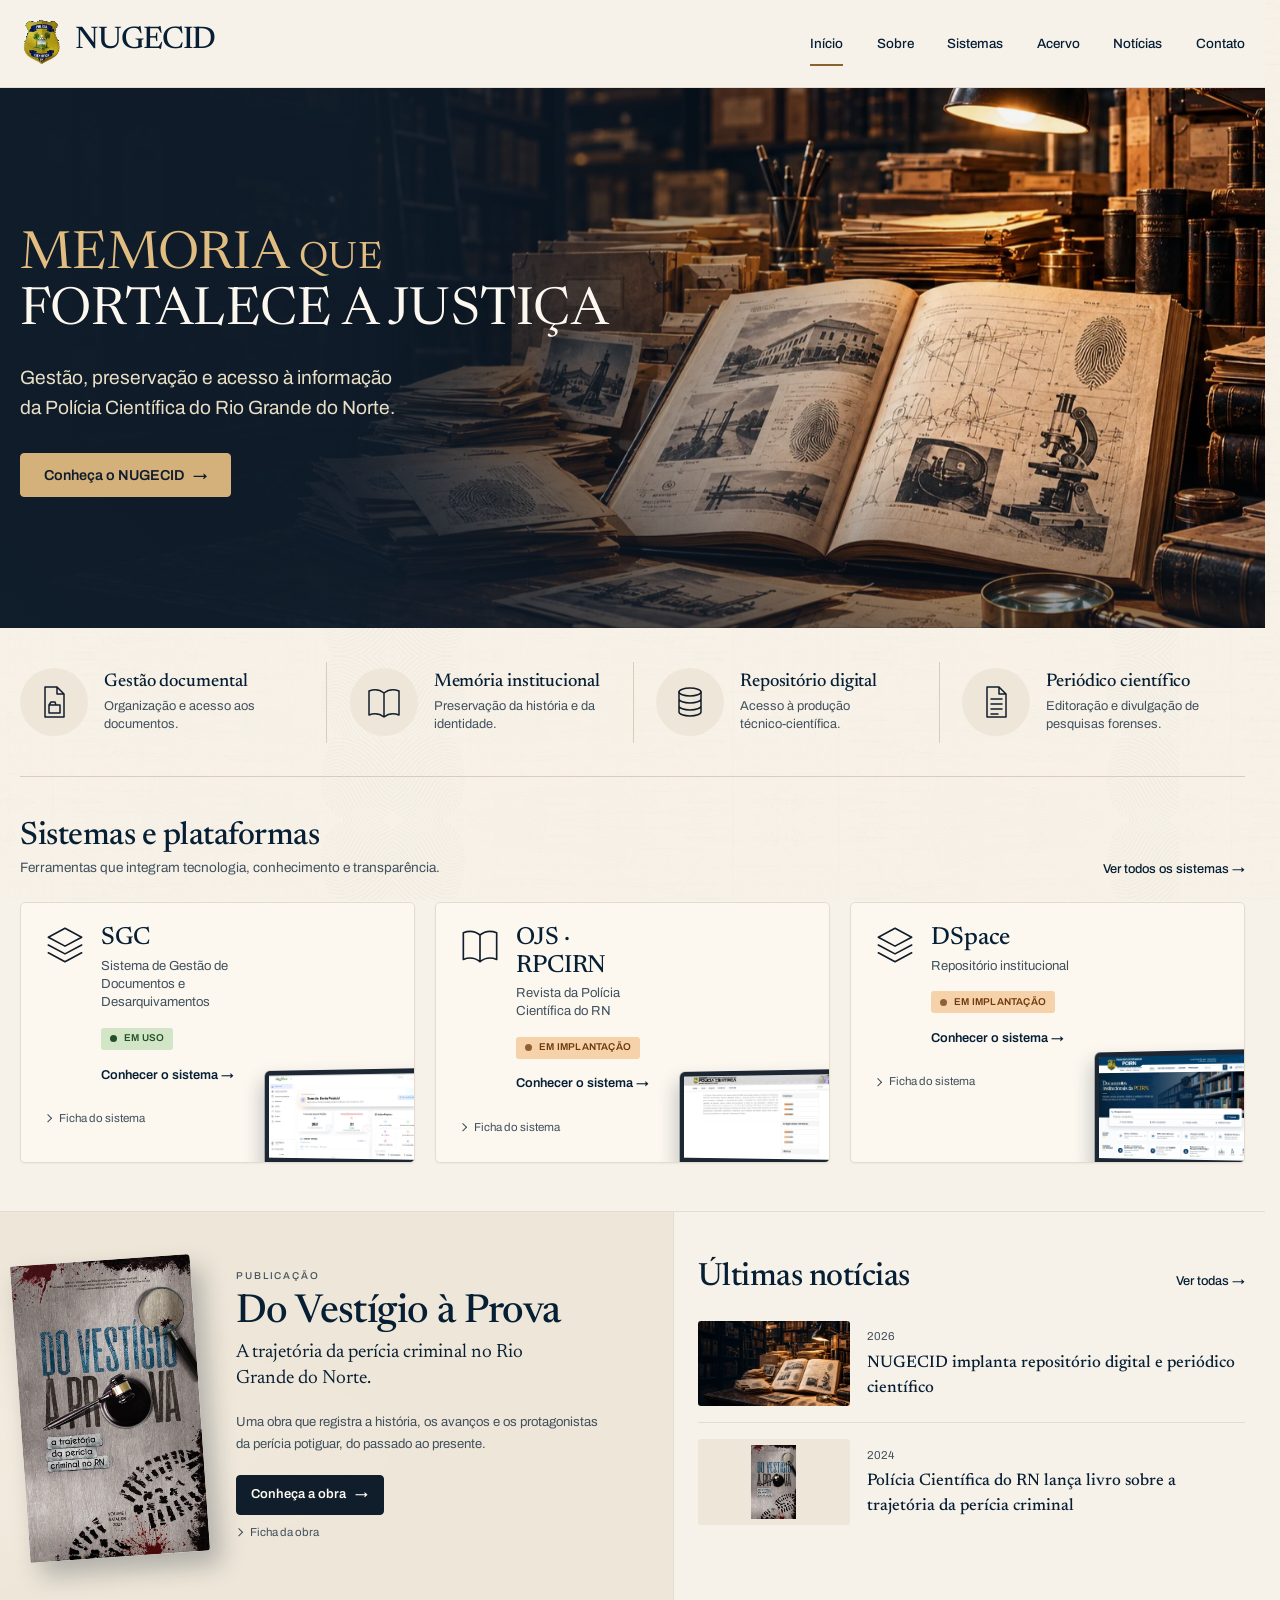
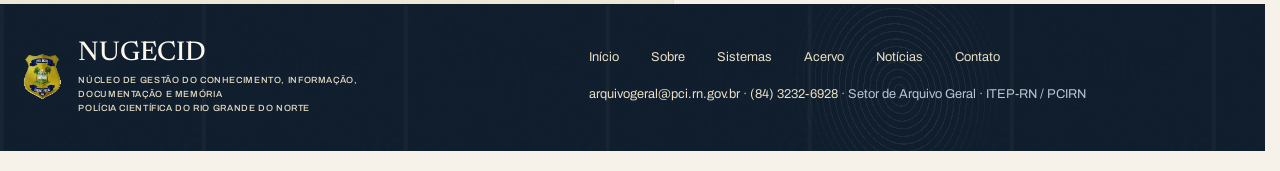
==== commit 0c83e95e: "feat(ui): refinos de interface e camada de movimento em CSS" ====
--- a/index.html
+++ b/index.html
@@ -61,19 +61,19 @@
   <section class="capabilities wrap" aria-labelledby="capabilities-title">
     <h2 id="capabilities-title" class="visually-hidden">O que o Núcleo faz</h2>
     <article class="capability">
-      <span class="capability__icon"><svg class="line-icon" viewBox="0 0 36 36" aria-hidden="true" fill="none" stroke="currentColor" stroke-width="1.5" stroke-linejoin="round" stroke-linecap="round"><path d="M9 3h12l7 7v23H9zM21 3v7h7M13 21h11v8H13zM13 21l2-3h4l1 3"/></svg></span>
+      <span class="capability__icon"><svg class="line-icon" viewBox="0 0 36 36" aria-hidden="true" fill="none" stroke="currentColor" stroke-width="1.5" stroke-linejoin="round" stroke-linecap="round"><path pathLength="1" d="M9 3h12l7 7v23H9zM21 3v7h7M13 21h11v8H13zM13 21l2-3h4l1 3"/></svg></span>
       <div><h3>Gestão documental</h3><p>Organização e acesso aos documentos.</p></div>
     </article>
     <article class="capability">
-      <span class="capability__icon"><svg class="line-icon" viewBox="0 0 36 36" aria-hidden="true" fill="none" stroke="currentColor" stroke-width="1.5" stroke-linejoin="round" stroke-linecap="round"><path d="M18 9c-5-4-10-4-15-2v24c5-2 10-2 15 2 5-4 10-4 15-2V7c-5-2-10-2-15 2zM18 9v24"/></svg></span>
+      <span class="capability__icon"><svg class="line-icon" viewBox="0 0 36 36" aria-hidden="true" fill="none" stroke="currentColor" stroke-width="1.5" stroke-linejoin="round" stroke-linecap="round"><path pathLength="1" d="M18 9c-5-4-10-4-15-2v24c5-2 10-2 15 2 5-4 10-4 15-2V7c-5-2-10-2-15 2zM18 9v24"/></svg></span>
       <div><h3>Memória institucional</h3><p>Preservação da história e da identidade.</p></div>
     </article>
     <article class="capability">
-      <span class="capability__icon"><svg class="line-icon" viewBox="0 0 36 36" aria-hidden="true" fill="none" stroke="currentColor" stroke-width="1.5" stroke-linejoin="round" stroke-linecap="round"><ellipse cx="18" cy="8" rx="11" ry="4"/><path d="M7 8v20c0 2.2 4.9 4 11 4s11-1.8 11-4V8M7 15c0 2.2 4.9 4 11 4s11-1.8 11-4M7 22c0 2.2 4.9 4 11 4s11-1.8 11-4"/></svg></span>
+      <span class="capability__icon"><svg class="line-icon" viewBox="0 0 36 36" aria-hidden="true" fill="none" stroke="currentColor" stroke-width="1.5" stroke-linejoin="round" stroke-linecap="round"><ellipse pathLength="1" cx="18" cy="8" rx="11" ry="4"/><path pathLength="1" d="M7 8v20c0 2.2 4.9 4 11 4s11-1.8 11-4V8M7 15c0 2.2 4.9 4 11 4s11-1.8 11-4M7 22c0 2.2 4.9 4 11 4s11-1.8 11-4"/></svg></span>
       <div><h3>Repositório digital</h3><p>Acesso à produção técnico-científica.</p></div>
     </article>
     <article class="capability">
-      <span class="capability__icon"><svg class="line-icon" viewBox="0 0 36 36" aria-hidden="true" fill="none" stroke="currentColor" stroke-width="1.5" stroke-linejoin="round" stroke-linecap="round"><path d="M9 3h12l7 7v23H9zM21 3v7h7M13 15h11M13 20h11M13 25h11M13 30h7"/></svg></span>
+      <span class="capability__icon"><svg class="line-icon" viewBox="0 0 36 36" aria-hidden="true" fill="none" stroke="currentColor" stroke-width="1.5" stroke-linejoin="round" stroke-linecap="round"><path pathLength="1" d="M9 3h12l7 7v23H9zM21 3v7h7M13 15h11M13 20h11M13 25h11M13 30h7"/></svg></span>
       <div><h3>Periódico científico</h3><p>Editoração e divulgação de pesquisas forenses.</p></div>
     </article>
   </section>
--- a/assets/css/site.css
+++ b/assets/css/site.css
@@ -54,7 +54,7 @@
   /* Tipografia */
   --serif: "Newsreader", "Iowan Old Style", Palatino, Georgia, serif;
   --sans: "Archivo", system-ui, -apple-system, "Segoe UI", sans-serif;
-  --mono: "IBM Plex Mono", ui-monospace, "Courier New", monospace;
+  --mono: var(--sans);              /* metadados: mesma família da interface */
 
   /* Medidas */
   --wrap: 84rem;
@@ -996,3 +996,162 @@
   .archive-hero h1, .archive-hero .lead, .pagehead h1, .pagehead .lead { color: #000; }
   .system-card__shot { display: none; }
 }
+
+/* ---------- 17. Refinos de interface ------------------------------------- */
+
+.kicker, .article__meta time { color: var(--gold-3); }
+.prose li::marker { color: var(--gold-3); }
+.stamp { color: var(--gold-3); }
+.pagehead .stamp { color: var(--gold-2); }
+.pagehead .stamp--green { color: #9fd3b0; }
+.notice { border-left-color: var(--gold); border-radius: 0 5px 5px 0; }
+.steps li::before { border: 0; border-radius: 50%; background: var(--navy); color: var(--gold-2); font: 600 .7rem/1 var(--sans); letter-spacing: .02em; }
+.plate img, .print img { border-color: var(--rule-2); border-radius: 4px; }
+.plate img { filter: grayscale(1) sepia(.42) contrast(1.06) brightness(1.03); }
+.plate figcaption, .print figcaption { font-size: .72rem; letter-spacing: .01em; }
+.print img { box-shadow: 0 1px 2px rgb(16 29 43 / .05); }
+.ficha dl { font-size: .82rem; }
+.ficha dt { letter-spacing: .02em; }
+.system-grid--overview .system-card__bottom { margin-top: auto; }
+
+.desktop-nav a, .section-nav a { position: relative; border-bottom: 0; }
+.desktop-nav a::after, .section-nav a::after { content: ''; position: absolute; left: 0; right: 0; bottom: 0; height: 2px; background: var(--gold-3); transform: scaleX(0); transform-origin: right; transition: transform .45s var(--ease); }
+.desktop-nav a[aria-current]::after { transform: scaleX(1); }
+.section-nav { position: relative; z-index: 5; background: var(--paper); }
+.footer__col ul a { background: linear-gradient(var(--gold), var(--gold)) 0 100% / 0 1px no-repeat; text-decoration: none; transition: background-size .45s var(--ease), color .2s; }
+
+a > span[aria-hidden="true"]:last-child { display: inline-block; transition: translate .4s var(--ease); }
+.btn { position: relative; overflow: hidden; isolation: isolate; transition: background-color .25s var(--ease), border-color .25s var(--ease), color .25s var(--ease), transform .2s var(--ease), box-shadow .35s var(--ease); }
+.btn:active { opacity: 1; transform: scale(.97); }
+.btn--gold::after { content: ''; position: absolute; inset: 0; z-index: -1; background: linear-gradient(105deg, transparent 30%, rgb(255 248 230 / .55) 50%, transparent 70%); transform: translateX(-110%); transition: transform .8s var(--ease); }
+
+.system-card, .news-card { transition: transform .5s var(--ease), box-shadow .5s var(--ease), border-color .3s; }
+.system-card__heading .line-icon { transition: color .3s, transform .5s var(--ease); }
+.system-card__shot { transition: transform .7s var(--ease), box-shadow .7s var(--ease); }
+.news-mini__image img, .news-card__image img { transition: scale .8s var(--ease); }
+.book-feature__cover img { transition: transform .7s var(--ease), box-shadow .7s var(--ease); }
+
+.status { display: inline-flex; align-items: center; gap: .45rem; }
+.status::before { content: ''; width: .45rem; height: .45rem; border-radius: 50%; background: currentColor; opacity: .75; }
+.status--live::before { opacity: 1; box-shadow: 0 0 0 0 rgb(35 80 42 / .45); }
+
+.system-facts summary, .book-facts summary { display: inline-flex; align-items: center; gap: .5rem; list-style: none; }
+.system-facts summary::-webkit-details-marker, .book-facts summary::-webkit-details-marker { display: none; }
+.system-facts summary::before, .book-facts summary::before { content: ''; width: .4rem; height: .4rem; border-right: 1.5px solid currentColor; border-bottom: 1.5px solid currentColor; transform: rotate(-45deg); transition: transform .35s var(--ease); }
+.system-facts[open] summary::before, .book-facts[open] summary::before { transform: rotate(45deg); }
+
+.menu__bars, .menu__bars::before, .menu__bars::after { transition: transform .35s var(--ease), background-color .2s, top .35s var(--ease); }
+.menu[open] .menu__bars { background: transparent; }
+.menu[open] .menu__bars::before { top: 0; transform: rotate(45deg); }
+.menu[open] .menu__bars::after { top: 0; transform: rotate(-45deg); }
+
+.article-page .site-header::before { display: block; inset: auto 0 -1px; height: 2px; background: var(--gold-3); opacity: 1; transform: scaleX(0); transform-origin: left; }
+
+@media (hover: hover) and (pointer: fine) {
+  .desktop-nav a:hover::after, .section-nav a:hover::after { transform: scaleX(1); transform-origin: left; }
+  .footer__col ul a:hover { background-size: 100% 1px; color: var(--paper-2); }
+  a:hover > span[aria-hidden="true"]:last-child { translate: .25rem 0; }
+  .btn:hover { box-shadow: 0 8px 20px -10px rgb(16 29 43 / .55); }
+  .btn--gold:hover::after { transform: translateX(110%); }
+  .system-card:hover, .news-card:hover { transform: translateY(-4px); box-shadow: 0 18px 36px -18px rgb(16 29 43 / .32); }
+  .system-card:hover .system-card__heading .line-icon { color: var(--gold-3); transform: translateY(-2px); }
+  .system-card:hover .system-card__shot { transform: perspective(700px) rotateY(-5deg) translateX(-.4rem); box-shadow: -10px 16px 30px rgb(16 29 43 / .26); }
+  .news-mini li:hover .news-mini__image img, .news-card:hover .news-card__image img { scale: 1.06; }
+  .news-mini__image--book img, .news-card__image--book img { transform-origin: center; }
+  .book-feature:hover .book-feature__cover img { transform: rotate(-1deg) translateY(-6px); box-shadow: 16px 22px 34px rgb(16 29 43 / .32); }
+}
+
+/* ---------- 18. Movimento ------------------------------------------------- */
+/* Tudo abaixo é progressivo: sem suporte ou com movimento reduzido, a página fica estática e completa. */
+
+@keyframes rise { from { opacity: 0; translate: 0 1.25rem; } }
+@keyframes fade-in { from { opacity: 0; } }
+@keyframes settle { from { scale: 1.08; } }
+@keyframes gild { from { background-position: 100% 0; } }
+@keyframes pulse { 70% { box-shadow: 0 0 0 .4rem rgb(35 80 42 / 0); } 100% { box-shadow: 0 0 0 0 rgb(35 80 42 / 0); } }
+@keyframes focus-in { from { outline-offset: .45rem; } }
+@keyframes reveal { from { opacity: 0; translate: 0 1.75rem; } }
+@keyframes draw { from { stroke-dashoffset: 1; } }
+@keyframes drift { to { translate: 0 14%; } }
+@keyframes hero-out { to { opacity: 0; translate: 0 -2.5rem; } }
+@keyframes header-condense { to { box-shadow: 0 10px 30px -18px rgb(16 29 43 / .45); background-color: rgb(247 242 233 / .9); } }
+@keyframes condense-pad { to { padding-block: .5rem; } }
+@keyframes condense-logo { to { width: 32px; } }
+@keyframes condense-name { to { font-size: 1.45rem; } }
+@keyframes condense-sub { to { opacity: 0; max-height: 0; } }
+@keyframes slant-out { to { opacity: 0; } }
+@keyframes progress { to { transform: scaleX(1); } }
+@keyframes vt-out { to { opacity: 0; translate: 0 -.5rem; } }
+@keyframes vt-in { from { opacity: 0; translate: 0 1rem; } }
+
+@media (prefers-reduced-motion: no-preference) {
+  @view-transition { navigation: auto; }
+  main { view-transition-name: page; }
+  ::view-transition-old(page) { animation: vt-out .18s var(--ease) both; }
+  ::view-transition-new(page) { animation: vt-in .5s var(--ease) both; }
+
+  :focus-visible { animation: focus-in .25s var(--ease); }
+
+  .archive-hero, .pagehead { overflow: clip; }
+  .archive-hero::before, .pagehead::before { animation: settle 2.8s var(--ease) both; }
+  .archive-hero h1 { animation: rise .9s .1s var(--ease) both; }
+  .archive-hero__accent { background: linear-gradient(100deg, var(--gold-2) 42%, #fff4dc 50%, var(--gold-2) 58%) 0 0 / 260% 100%; -webkit-background-clip: text; background-clip: text; color: transparent; animation: gild 2.6s .7s cubic-bezier(.45, 0, .2, 1) both; }
+  .archive-hero .lead { animation: rise .9s .28s var(--ease) both; }
+  .archive-hero .actions { animation: rise .9s .44s var(--ease) both; }
+  .pagehead__body > * { animation: rise .8s var(--ease) both; }
+  .pagehead__body > :nth-child(2) { animation-delay: .08s; }
+  .pagehead__body > :nth-child(3) { animation-delay: .16s; }
+  .pagehead__body > :nth-child(n+4) { animation-delay: .24s; }
+  .article-page main .section { animation: fade-in .7s var(--ease) both; }
+
+  .status--live::before { animation: pulse 2.4s cubic-bezier(.4, 0, .2, 1) infinite; }
+
+  :root { interpolate-size: allow-keywords; }
+  .system-facts::details-content, .book-facts::details-content, .menu::details-content { block-size: 0; overflow: clip; opacity: 0; transition: block-size .45s var(--ease), opacity .35s var(--ease), content-visibility .45s allow-discrete; }
+  .system-facts[open]::details-content, .book-facts[open]::details-content, .menu[open]::details-content { block-size: auto; opacity: 1; }
+  .menu::details-content { overflow: visible; }
+
+  @supports (animation-timeline: view()) {
+    .capability, .section-heading, .system-card, .book-feature__cover, .book-feature__copy,
+    .news-mini li, .news-card, .section h2, .keylist li, .ficha, .plate, .print, .steps li,
+    .notice, .related-news, .data-table, .article-scene {
+      animation: reveal linear both;
+      animation-timeline: view();
+      animation-range: entry 5% entry 70%;
+    }
+    .capability:nth-of-type(2), .system-card:nth-child(2), .news-card:nth-child(2), .news-mini li:nth-child(2), .print:nth-child(even) { animation-range: entry 12% entry 80%; }
+    .capability:nth-of-type(3), .system-card:nth-child(3), .news-card:nth-child(3) { animation-range: entry 19% entry 90%; }
+    .capability:nth-of-type(4) { animation-range: entry 26% entry 100%; }
+    .book-feature__copy { animation-range: entry 12% entry 80%; }
+    .capability__icon :is(path, ellipse) { stroke-dasharray: 1; animation: draw linear both; animation-timeline: view(); animation-range: entry 20% cover 40%; }
+    .systems-page .pagehead + .section .system-card { animation: rise .9s .3s var(--ease) both; animation-timeline: auto; }
+    .systems-page .pagehead + .section .system-card:nth-child(2) { animation-delay: .4s; }
+    .systems-page .pagehead + .section .system-card:nth-child(3) { animation-delay: .5s; }
+
+    .archive-hero { view-timeline: --hero block; }
+    .archive-hero::before { animation: settle 2.8s var(--ease) both, drift linear both; animation-timeline: auto, --hero; animation-range: normal, exit; }
+    .archive-hero__copy { animation: hero-out linear both; animation-timeline: --hero; animation-range: exit 10% exit 80%; }
+  }
+
+  @supports (animation-timeline: scroll()) {
+    .site-header { position: sticky; top: 0; -webkit-backdrop-filter: blur(10px); backdrop-filter: blur(10px); animation: header-condense linear both; animation-timeline: scroll(root); animation-range: 0 8rem; }
+    .site-header__inner { animation: condense-pad linear both; animation-timeline: scroll(root); animation-range: 0 8rem; }
+    .brand-logo { animation: condense-logo linear both; animation-timeline: scroll(root); animation-range: 0 8rem; }
+    .brand-name { animation: condense-name linear both; animation-timeline: scroll(root); animation-range: 0 8rem; }
+    .brand-sub, .brand-institution { max-height: 3.4em; overflow: hidden; animation: condense-sub linear both; animation-timeline: scroll(root); animation-range: 0 5rem; }
+    .home .site-header::after { animation: slant-out linear both; animation-timeline: scroll(root); animation-range: 0 3rem; }
+    .article-page .site-header::before { animation: progress linear both; animation-timeline: scroll(root); }
+    .about-page .section-nav { position: sticky; top: 60px; }
+    [id] { scroll-margin-top: 5rem; }
+    .about-page [id] { scroll-margin-top: 8.5rem; }
+  }
+}
+@media (prefers-reduced-motion: no-preference) and (max-width: 47.999rem) {
+  @supports (animation-timeline: scroll()) {
+    @keyframes condense-logo { to { width: 26px; } }
+    @keyframes condense-name { to { font-size: 1.25rem; } }
+  }
+}
+@media (forced-colors: active) {
+  .archive-hero__accent { color: CanvasText; background: none; }
+}
